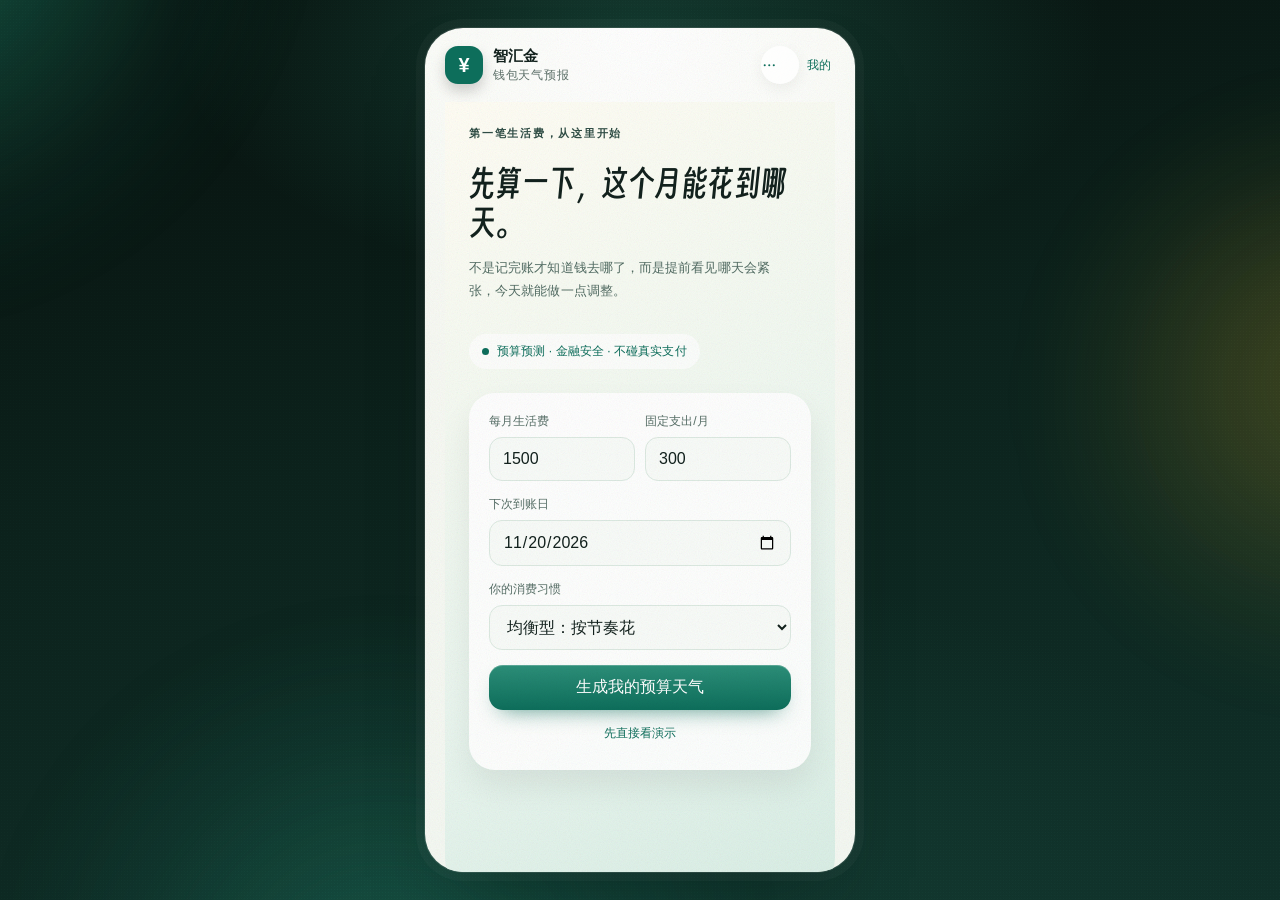
==== index.html @ c409e459 "feat: 智汇金 钱包天气预报 初始开源版本 - 预算天气四档皮肤 / 未来 30 天余额曲线 / 今日计划可勾选可拖拽 - 98 张金融安全知识卡 + 100 题随机答题 - 动效层：开场、粒子、" ====
<!doctype html>
<html lang="zh-CN">
<head>
  <meta charset="utf-8">
  <meta name="viewport" content="width=device-width, initial-scale=1, viewport-fit=cover">
  <link rel="icon" href="assets/risk-radar.svg" type="image/svg+xml">
  <title>智汇金 · 钱包天气预报</title>
  <style>
    :root {
      --bg: #f3f6f1;
      --surface: #ffffff;
      --surface-2: #edf3ee;
      --ink: #18342f;
      --muted: #50665e;
      --line: #dfe9e2;
      --primary: #166b5b;
      --primary-2: #2f8c78;
      --mint: #dff2eb;
      --cream: #fff8e9;
      --amber: #b77915;
      --amber-soft: #fff0cc;
      --blue: #326ca8;
      --blue-soft: #e6f0fb;
      --danger: #b84a3f;
      --danger-soft: #fbe8e4;
      --shadow: 0 14px 40px rgba(29, 69, 57, .10);
      --radius: 22px;
      --ease-out: cubic-bezier(.16, 1, .3, 1);
      --ease-fluid: cubic-bezier(.22, 1.35, .36, 1);
    }
    * { box-sizing: border-box; }
    @property --weather-border-angle {
      syntax: "<angle>";
      initial-value: 0deg;
      inherits: false;
    }
    html { background: #dfe8df; }
    body {
      margin: 0;
      min-height: 100vh;
      color: var(--ink);
      background:
        linear-gradient(145deg, #dfe8df 0%, #eef4ec 52%, #dfe8df 100%);
      font-family: "Microsoft YaHei", "PingFang SC", "Noto Sans CJK SC", sans-serif;
    }
    button, input, select, textarea { font: inherit; }
    button { cursor: pointer; }
    [hidden] { display: none !important; }
    .device {
      position: relative;
      width: min(100%, 430px);
      min-height: 100vh;
      margin: 0 auto;
      padding-bottom: 88px;
      overflow: hidden;
      background: var(--bg);
      box-shadow: 0 14px 40px rgba(0,0,0,.11);
      transform-origin: 50% 8%;
      transition: transform .44s var(--ease-out), border-radius .44s var(--ease-out), box-shadow .44s var(--ease-out);
    }
    .device.is-sheet-open {
      border-radius: 28px;
      transform: scale(.92);
      box-shadow: 0 32px 80px rgba(0, 0, 0, .24);
    }
    .device.is-drawer-open {
      border-radius: 28px;
      transform: translateX(24px) scale(.94);
      box-shadow: 28px 18px 60px rgba(0, 0, 0, .18);
    }
    .topbar {
      position: sticky;
      top: 0;
      z-index: 35;
      display: flex;
      align-items: center;
      justify-content: space-between;
      padding: 20px 22px 10px;
      transition: padding .3s var(--ease-out), background .3s ease, box-shadow .3s ease;
    }
    .topbar::after {
      content: "";
      position: absolute;
      inset: 0;
      z-index: -1;
      background: rgba(243, 246, 241, .84);
      backdrop-filter: blur(18px) saturate(1.18);
      opacity: 0;
      transition: opacity .28s ease;
      pointer-events: none;
    }
    .topbar.is-compact {
      padding: 10px 18px 9px;
      box-shadow: 0 1px 0 rgba(0, 0, 0, .06), 0 10px 26px rgba(0, 0, 0, .07);
    }
    .topbar.is-compact::after { opacity: 1; }
    .compact-title {
      position: absolute;
      left: 50%;
      top: 50%;
      color: var(--ink);
      font-size: 13px;
      font-weight: 650;
      letter-spacing: -.02em;
      opacity: 0;
      pointer-events: none;
      transform: translate(-50%, -35%) scale(.82);
      transform-origin: center;
      transition: opacity .22s ease, transform .34s var(--ease-spring, cubic-bezier(.22,1.35,.36,1));
    }
    .topbar.is-compact .compact-title {
      opacity: 1;
      transform: translate(-50%, -50%) scale(1);
    }
    .topbar-actions { display: flex; align-items: center; gap: 4px; }
    .more-button {
      width: 38px;
      height: 38px;
      padding: 0;
      border: 0;
      border-radius: 50%;
      background: rgba(255,255,255,.74);
      color: var(--primary);
      font-size: 15px;
      letter-spacing: .08em;
      box-shadow: 0 5px 16px rgba(0,0,0,.06);
    }
    .brand { display: flex; align-items: center; gap: 10px; }
    .brand-mark {
      display: grid;
      place-items: center;
      width: 38px;
      height: 38px;
      border-radius: 13px;
      background: var(--primary);
      color: #fff;
      font-weight: 700;
      font-size: 20px;
      box-shadow: 0 7px 14px rgba(0, 0, 0, .18);
    }
    .brand-copy { display: grid; gap: 1px; }
    .brand-copy strong { font-size: 15px; letter-spacing: .04em; }
    .brand-copy small { font-size: 12px; color: var(--muted); letter-spacing: .06em; }
    .eyebrow { margin: 0; color: var(--muted); font-size: 12px; letter-spacing: .08em; }
    .screen { display: none; padding: 8px 20px 20px; }
    .screen.active { display: block; }
    @keyframes rise { from { opacity: 0; transform: translateY(8px); } to { opacity: 1; transform: translateY(0); } }
    @keyframes screen-enter-right {
      from { opacity: 0; transform: translateX(16px); }
      to { opacity: 1; transform: translateX(0); }
    }
    @keyframes screen-enter-left {
      from { opacity: 0; transform: translateX(-16px); }
      to { opacity: 1; transform: translateX(0); }
    }
    .screen.screen-enter-right { animation: screen-enter-right .3s var(--ease-out); }
    .screen.screen-enter-left { animation: screen-enter-left .3s var(--ease-out); }
    .ghost {
      border: 0;
      background: transparent;
      color: var(--primary);
      padding: 8px 4px;
      font-size: 12px;
    }
    .page-title { margin: 4px 0 6px; font-size: 26px; line-height: 1.25; letter-spacing: -.04em; }
    .page-sub { margin: 0; color: var(--muted); font-size: 12px; line-height: 1.6; }
    .hero {
      min-height: calc(100vh - 110px);
      padding: 24px 24px 34px;
      border-radius: 0 0 34px 34px;
      background: linear-gradient(155deg, #fffdf4 0%, #eaf6ef 65%, #d9eee5 100%);
    }
    .hero .page-title { font-size: 33px; max-width: 320px; margin-top: 24px; }
    .hero-copy { max-width: 310px; color: #526c63; font-size: 13px; line-height: 1.8; }
    .hero-note {
      display: inline-flex;
      gap: 8px;
      align-items: center;
      margin-top: 18px;
      padding: 9px 13px;
      border-radius: 999px;
      background: rgba(255,255,255,.72);
      color: var(--primary);
      font-size: 12px;
    }
    .hero-note span { width: 7px; height: 7px; border-radius: 50%; background: var(--primary); }
    .form-card {
      margin-top: 24px;
      padding: 20px;
      border-radius: 26px;
      background: rgba(255,255,255,.9);
      box-shadow: 0 16px 32px rgba(0, 0, 0, .07);
    }
    .field { display: grid; gap: 7px; margin-bottom: 15px; }
    .field label { color: #566e66; font-size: 12px; }
    .field input, .field select, .record-form input, .record-form select, .pause-form input {
      width: 100%;
      border: 1px solid #dce9e1;
      border-radius: 13px;
      background: #f8fbf8;
      color: var(--ink);
      padding: 12px 13px;
      outline: none;
    }
    .field input:focus, .field select:focus, .record-form input:focus, .record-form select:focus, .pause-form input:focus {
      border-color: var(--primary-2);
      box-shadow: 0 0 0 3px rgba(47,140,120,.12);
    }
    .field-row { display: grid; grid-template-columns: 1fr 1fr; gap: 10px; }
    .primary, .secondary, .pill-button, .tab {
      border: 0;
      border-radius: 13px;
      padding: 12px 15px;
      transition: transform .16s ease, box-shadow .16s ease, background .16s ease;
    }
    .primary { background: var(--primary); color: #fff; box-shadow: 0 9px 18px rgba(0,0,0,.15); }
    .primary:hover, .secondary:hover, .pill-button:hover, .tab:hover { transform: translateY(-1px); }
    .primary:active, .secondary:active, .pill-button:active, .tab:active { transform: translateY(0); }
    .secondary { background: var(--mint); color: var(--primary); }
    .wide { width: 100%; }
    .button-row { display: flex; gap: 10px; flex-wrap: wrap; }
    .button-row > * { flex: 1 1 135px; }
    .home-head {
      display: flex;
      justify-content: space-between;
      align-items: flex-start;
      gap: 12px;
      padding-top: 8px;
      transform-origin: left top;
      will-change: transform, opacity;
    }
    .home-head .page-title {
      transform-origin: left center;
      will-change: transform, opacity;
    }
    .weather-stage {
      transform-origin: center top;
      will-change: transform;
    }
    .refresh {
      border: 0;
      width: 38px;
      height: 38px;
      border-radius: 50%;
      background: var(--surface);
      color: var(--primary);
      font-size: 18px;
      box-shadow: 0 5px 16px rgba(0,0,0,.07);
    }
    .weather-card {
      --rx: 0deg;
      --ry: 0deg;
      --mx: 50%;
      --my: 35%;
      position: relative;
      overflow: hidden;
      margin-top: 14px;
      padding: 20px;
      border-radius: 28px;
      color: #fff;
      box-shadow: 0 16px 28px rgba(0,0,0,.16);
      transform: rotateX(var(--rx)) rotateY(var(--ry)) translateZ(0);
      transform-style: preserve-3d;
      transform-origin: center;
      cursor: pointer;
      touch-action: pan-y;
      will-change: transform;
      transition: transform .2s cubic-bezier(.16,1,.3,1), box-shadow .2s ease;
      animation: weather-depth 5.6s ease-in-out infinite;
    }
    .weather-card.is-tracking {
      transition: none;
    }
    .weather-card::before {
      --weather-border-angle: 0deg;
      content: "";
      position: absolute;
      z-index: 3;
      inset: 0;
      padding: 1px;
      border-radius: inherit;
      background: conic-gradient(from var(--weather-border-angle), rgba(255,255,255,.05), rgba(235,255,192,.82), rgba(255,255,255,.08) 38%, rgba(190,235,222,.64), rgba(255,255,255,.05));
      -webkit-mask: linear-gradient(#000 0 0) content-box, linear-gradient(#000 0 0);
      -webkit-mask-composite: xor;
      mask-composite: exclude;
      pointer-events: none;
      animation: weather-border-spin 7s linear infinite;
    }
    .weather-card::after {
      content: "";
      position: absolute;
      z-index: 0;
      inset: 0;
      border-radius: inherit;
      background:
        radial-gradient(circle at var(--mx) var(--my), rgba(255,255,255,.16), transparent 29%),
        radial-gradient(circle at 86% 16%, rgba(255,255,255,.08), transparent 27%);
      pointer-events: none;
    }
    .weather-card > * { position: relative; z-index: 1; }
    .weather-card::before,
    .weather-card::after { will-change: transform, opacity, background; }
    .weather-card [id] { pointer-events: none; }
    .weather-card {
      background-image: linear-gradient(135deg, #0f5548, #0a3f37);
    }
    .weather-cloudy {
      background-image: linear-gradient(135deg, #355a70, #233f52);
    }
    .weather-rain {
      background-image: linear-gradient(135deg, #274d6d, #19364f);
    }
    .weather-storm {
      background-image: linear-gradient(135deg, #533643, #2f242a);
    }
    @keyframes weather-border-spin { to { --weather-border-angle: 360deg; } }
    @keyframes weather-depth {
      0%, 100% { box-shadow: 0 14px 25px rgba(0,0,0,.14); }
      50% { box-shadow: 0 22px 38px rgba(0,0,0,.22); }
    }
    .weather-top { position: relative; z-index: 1; display: flex; justify-content: space-between; align-items: center; }
    .weather-icon { font-size: 34px; margin-right: 8px; vertical-align: middle; }
    .weather-label { font-size: 13px; color: rgba(255,255,255,.82); }
    .confidence {
      padding: 5px 9px;
      border-radius: 999px;
      background: rgba(255,255,255,.16);
      font-size: 12px;
      color: rgba(255,255,255,.85);
    }
    .weather-headline { position: relative; z-index: 1; margin: 16px 0 4px; font-size: 23px; letter-spacing: -.04em; }
    .weather-sub { position: relative; z-index: 1; margin: 0; max-width: 280px; color: rgba(255,255,255,.78); font-size: 12px; line-height: 1.6; }
    .weather-metrics { position: relative; z-index: 1; display: flex; gap: 20px; margin-top: 18px; padding-top: 16px; border-top: 1px solid rgba(255,255,255,.18); }
    .weather-metric small { display: block; color: rgba(255,255,255,.65); font-size: 12px; margin-bottom: 4px; }
    .weather-metric strong { display: block; font-size: 15px; }
    .card {
      margin-top: 14px;
      padding: 17px;
      border: 1px solid rgba(220, 233, 225, .8);
      border-radius: var(--radius);
      background: var(--surface);
      box-shadow: 0 7px 22px rgba(0,0,0,.045);
    }
    .card-head { display: flex; align-items: center; justify-content: space-between; gap: 10px; margin-bottom: 10px; }
    .card-title { font-size: 13px; font-weight: 600; }
    .card-meta { color: var(--muted); font-size: 12px; }
    .chart-wrap { min-height: 190px; overflow: hidden; }
    .chart-readout { display: flex; align-items: flex-end; justify-content: space-between; gap: 12px; margin: 8px 0 4px; }
    .chart-readout strong {
      display: block;
      font-family: Georgia, serif;
      font-size: 25px;
      font-weight: 400;
      letter-spacing: -.035em;
      font-variant-numeric: tabular-nums;
    }
    .chart-readout small { color: var(--muted); font-size: 12px; }
    .chart-readout span:last-child { color: var(--muted); font-size: 12px; white-space: nowrap; }
    .chart-viewport {
      position: relative;
      overflow-x: auto;
      overscroll-behavior-x: contain;
      scroll-snap-type: x mandatory;
      scroll-behavior: smooth;
      scrollbar-width: none;
      touch-action: pan-x;
      cursor: grab;
    }
    .chart-viewport:active { cursor: grabbing; }
    .chart-viewport::-webkit-scrollbar { display: none; }
    .chart-track { position: relative; width: 760px; height: 145px; }
    #balanceChart { display: block; width: 760px; height: 140px; overflow: visible; }
    .chart-point-layer { position: absolute; inset: 0; z-index: 2; pointer-events: none; }
    .chart-point {
      position: absolute;
      width: 38px;
      height: 38px;
      padding: 0;
      border: 0;
      border-radius: 50%;
      background: transparent;
      transform: translate(-50%, -50%);
      pointer-events: auto;
      scroll-snap-align: center;
    }
    .chart-point::after {
      content: "";
      position: absolute;
      inset: 13px;
      border: 2px solid #fff;
      border-radius: 50%;
      background: var(--primary);
      box-shadow: 0 3px 8px rgba(0,0,0,.16);
      transition: transform .2s ease, box-shadow .2s ease;
    }
    .chart-point.active::after {
      transform: scale(1.35);
      box-shadow: 0 0 0 7px rgba(0,0,0,.055), 0 5px 12px rgba(0,0,0,.2);
    }
    .chart-foot { display: flex; justify-content: space-between; color: var(--muted); font-size: 12px; }
    .origin-menu {
      position: fixed;
      z-index: 56;
      width: 212px;
      padding: 8px;
      border: 1px solid rgba(200, 218, 208, .9);
      border-radius: 18px;
      background: rgba(252, 254, 252, .96);
      box-shadow: 0 22px 55px rgba(0, 0, 0, .2);
      backdrop-filter: blur(18px);
      opacity: 0;
      visibility: hidden;
      pointer-events: none;
      transform: scale(.16) translateY(-4px);
      transform-origin: var(--menu-origin-x, 100%) var(--menu-origin-y, 0%);
      transition: opacity .16s ease, transform .24s var(--ease-spring), visibility 0s linear .24s;
    }
    .origin-menu.open {
      opacity: 1;
      visibility: visible;
      pointer-events: auto;
      transform: scale(1) translateY(0);
      transition: opacity .16s ease, transform .3s var(--ease-spring), visibility 0s;
    }
    .origin-menu button {
      display: flex;
      width: 100%;
      align-items: center;
      gap: 10px;
      padding: 11px 10px;
      border: 0;
      border-radius: 12px;
      background: transparent;
      color: var(--ink);
      text-align: left;
      font-size: 12px;
    }
    .origin-menu button:hover,
    .origin-menu button:focus-visible { background: var(--surface-2); }
    .origin-menu b {
      display: grid;
      flex: 0 0 auto;
      width: 27px;
      height: 27px;
      place-items: center;
      border-radius: 9px;
      background: var(--mint);
      color: var(--primary);
      font-size: 13px;
    }
    .context-tip {
      position: relative;
      z-index: 8;
      display: grid;
      grid-template-columns: 1fr auto;
      gap: 10px;
      align-items: start;
      margin: 12px 10px -2px;
      padding: 12px 12px 12px 14px;
      border: 1px solid #cce5da;
      border-radius: 15px;
      background: #f7fff9;
      color: #315d50;
      box-shadow: 0 12px 28px rgba(0, 0, 0, .1);
      font-size: 12px;
      line-height: 1.55;
      opacity: 0;
      transform: translateY(8px) scale(.97);
      transform-origin: 50% 0;
      pointer-events: none;
      transition: opacity .2s ease, transform .3s var(--ease-spring);
    }
    .context-tip::before {
      content: "";
      position: absolute;
      top: -7px;
      left: var(--tip-x, 50%);
      width: 12px;
      height: 12px;
      border-top: 1px solid #cce5da;
      border-left: 1px solid #cce5da;
      background: #f7fff9;
      transform: translateX(-50%) rotate(45deg);
    }
    .context-tip.show { opacity: 1; pointer-events: auto; transform: translateY(0) scale(1); }
    .context-tip button { border: 0; background: transparent; color: var(--primary); font-size: 15px; padding: 0 2px; }
    .settlement {
      position: relative;
      z-index: 7;
      margin-top: 13px;
    }
    .settlement-list {
      display: grid;
      gap: 8px;
      max-height: 0;
      overflow: hidden;
      opacity: 0;
      transform: translateY(10px) scaleY(.92);
      transform-origin: bottom;
      transition: max-height .38s var(--ease-out), opacity .2s ease, transform .34s var(--ease-spring), padding .3s ease;
    }
    .settlement.expanded .settlement-list {
      max-height: 190px;
      padding-bottom: 8px;
      opacity: 1;
      transform: translateY(0) scaleY(1);
    }
    .settlement-row {
      display: flex;
      justify-content: space-between;
      gap: 12px;
      padding: 9px 12px;
      border-radius: 12px;
      background: rgba(255,255,255,.82);
      color: var(--muted);
      font-size: 12px;
    }
    .settlement-row strong { color: var(--ink); font-variant-numeric: tabular-nums; }
    .settlement-bar {
      display: flex;
      width: 100%;
      align-items: center;
      justify-content: space-between;
      gap: 12px;
      padding: 13px 14px;
      border: 1px solid #d5e7dc;
      border-radius: 16px;
      background: rgba(255,255,255,.9);
      color: var(--ink);
      text-align: left;
      box-shadow: 0 8px 21px rgba(0,0,0,.045);
    }
    .settlement-bar small { display: block; margin-top: 2px; color: var(--muted); font-size: 12px; }
    .settlement-bar strong { color: var(--primary); font-size: 15px; font-variant-numeric: tabular-nums; }
    .settlement-chevron { display: inline-block; margin-left: 6px; transition: transform .3s var(--ease-spring); }
    .settlement.expanded .settlement-chevron { transform: rotate(180deg); }
    .insight-switcher {
      margin-top: 14px;
      padding: 7px;
      border: 1px solid rgba(220,233,225,.9);
      border-radius: 20px;
      background: rgba(255,255,255,.78);
      box-shadow: 0 8px 22px rgba(0,0,0,.04);
    }
    .segment-tabs {
      position: relative;
      display: grid;
      grid-template-columns: repeat(3, 1fr);
      height: 36px;
      touch-action: pan-y;
      user-select: none;
    }
    .segment-tabs button {
      position: relative;
      z-index: 1;
      border: 0;
      border-radius: 12px;
      background: transparent;
      color: var(--muted);
      font-size: 12px;
      transition: color .28s ease, font-weight .28s ease;
    }
    .segment-tabs button.active { color: var(--primary); font-weight: 650; }
    .segment-thumb {
      position: absolute;
      z-index: 0;
      top: 1px;
      left: 0;
      width: calc(33.333% - 4px);
      height: 34px;
      border-radius: 12px;
      background: var(--mint);
      box-shadow: inset 0 0 0 1px rgba(22,107,91,.05);
      transform-origin: center;
      pointer-events: none;
    }
    .segment-viewport { overflow: hidden; border-radius: 12px; }
    .segment-track { display: flex; transform: translateX(0); will-change: transform; }
    .segment-panel {
      flex: 0 0 100%;
      padding: 13px 7px 7px;
      color: #46645a;
      font-size: 12px;
      line-height: 1.65;
    }
    .segment-panel strong { display: block; color: var(--ink); font-size: 13px; margin-bottom: 3px; }
    .segment-metrics { display: flex; gap: 16px; margin-top: 8px; }
    .segment-metrics span { color: var(--muted); font-size: 12px; }
    .segment-metrics b { display: block; margin-top: 2px; color: var(--ink); font-size: 13px; font-variant-numeric: tabular-nums; }
    .risk-strip {
      display: flex;
      gap: 11px;
      align-items: flex-start;
      margin-top: 14px;
      padding: 14px 15px;
      border-radius: 17px;
      background: var(--amber-soft);
      color: #71520e;
      font-size: 12px;
      line-height: 1.6;
    }
    .risk-strip strong { display: block; font-size: 12px; margin-bottom: 2px; }
    .quick-grid { display: grid; grid-template-columns: repeat(2, 1fr); gap: 10px; margin-top: 14px; }
    .quick {
      border: 0;
      text-align: left;
      padding: 15px;
      border-radius: 18px;
      background: var(--surface);
      color: var(--ink);
      box-shadow: 0 6px 18px rgba(0,0,0,.05);
    }
    .quick span { display: block; font-size: 20px; margin-bottom: 12px; }
    .quick strong { display: block; font-size: 12px; }
    .quick small { display: block; color: var(--muted); margin-top: 4px; font-size: 12px; }
    .section-head { display: flex; justify-content: space-between; align-items: center; margin-top: 22px; margin-bottom: 9px; }
    .section-head h2 { margin: 0; font-size: 15px; }
    .link-button { border: 0; background: transparent; color: var(--primary); font-size: 12px; }
    .task-list { display: grid; gap: 8px; }
    .task {
      display: flex;
      gap: 11px;
      align-items: flex-start;
      width: 100%;
      padding: 13px;
      border: 1px solid var(--line);
      border-radius: 16px;
      background: var(--surface);
      text-align: left;
      color: var(--ink);
      transition: border-color .16s ease, box-shadow .18s ease, transform .18s var(--ease-out, cubic-bezier(.16,1,.3,1));
    }
    .task:hover { border-color: #b8d7cb; }
    .task-main {
      display: flex;
      flex: 1;
      gap: 11px;
      align-items: flex-start;
      min-width: 0;
      padding: 0;
      border: 0;
      background: transparent;
      color: inherit;
      text-align: left;
    }
    .task-check {
      flex: 0 0 auto;
      display: grid;
      place-items: center;
      width: 22px;
      height: 22px;
      margin-top: 1px;
      border: 1px solid #bdd3ca;
      border-radius: 50%;
      color: transparent;
      font-size: 12px;
    }
    .task.done .task-check { background: var(--primary); border-color: var(--primary); color: #fff; }
    .task.done .task-title { color: var(--muted); text-decoration: line-through; }
    .task-title { font-size: 12px; line-height: 1.45; }
    .task-source { display: block; margin-top: 3px; color: var(--muted); font-size: 12px; }
    .safety-mini { display: flex; gap: 13px; align-items: center; }
    .safety-mini-icon { display: grid; place-items: center; flex: 0 0 auto; width: 41px; height: 41px; border-radius: 14px; background: var(--blue-soft); color: var(--blue); font-size: 20px; }
    .safety-mini-copy { min-width: 0; }
    .safety-mini-copy strong { display: block; font-size: 12px; line-height: 1.45; }
    .safety-mini-copy span { display: block; color: var(--muted); font-size: 12px; margin-top: 3px; }
    .empty { padding: 20px 12px; text-align: center; color: var(--muted); font-size: 12px; line-height: 1.7; }
    .today-head { display: flex; justify-content: space-between; gap: 12px; align-items: flex-end; padding-top: 8px; }
    .progress-ring { display: grid; place-items: center; width: 58px; height: 58px; border-radius: 50%; background: conic-gradient(var(--primary) var(--progress, 0%), #dcece5 0); color: var(--primary); position: relative; font-size: 13px; font-weight: 600; }
    .progress-ring::after { content: ""; position: absolute; inset: 6px; border-radius: 50%; background: var(--bg); }
    .progress-ring span { position: relative; z-index: 1; }
    .today-note { margin: 16px 0 11px; padding: 12px 14px; border-radius: 15px; background: var(--mint); color: #356b5d; font-size: 12px; line-height: 1.6; }
    .today-list .task { padding: 15px; }
    .task-actions { display: flex; gap: 6px; margin-left: auto; }
    .mini-action { border: 0; border-radius: 9px; padding: 7px 9px; background: var(--surface-2); color: var(--primary); font-size: 12px; }
    .search-row { display: flex; gap: 8px; margin-top: 15px; }
    .search-row input { flex: 1; min-width: 0; border: 1px solid var(--line); border-radius: 14px; padding: 12px 13px; background: var(--surface); outline: none; }
    .search-row .secondary { flex: 0 0 auto; padding: 11px 13px; font-size: 12px; }
    .category-picker { position: relative; z-index: 14; margin-top: 12px; }
    .category-trigger {
      display: flex;
      width: 100%;
      align-items: center;
      justify-content: space-between;
      padding: 11px 13px;
      border: 1px solid var(--line);
      border-radius: 14px;
      background: var(--surface);
      color: var(--ink);
      font-size: 12px;
    }
    .category-trigger span { flex: 1; text-align: center; }
    .category-trigger small { color: var(--muted); font-size: 12px; }
    .category-panel {
      position: absolute;
      top: calc(100% + 7px);
      left: 0;
      right: 0;
      display: grid;
      grid-template-columns: repeat(2, 1fr);
      gap: 7px;
      padding: 9px;
      border: 1px solid var(--line);
      border-radius: 17px;
      background: rgba(255,255,255,.98);
      box-shadow: 0 18px 40px rgba(0,0,0,.15);
      opacity: 0;
      visibility: hidden;
      pointer-events: none;
      transform: translateY(-7px) scaleY(.82);
      transform-origin: top;
      transition: opacity .18s ease, transform .3s var(--ease-spring), visibility 0s linear .3s;
    }
    .category-picker.open .category-panel {
      opacity: 1;
      visibility: visible;
      pointer-events: auto;
      transform: translateY(0) scaleY(1);
      transition: opacity .18s ease, transform .3s var(--ease-spring), visibility 0s;
    }
    .category-panel .chip { width: 100%; text-align: center; }
    .chip-row { display: flex; gap: 7px; padding: 12px 0 4px; overflow-x: auto; scrollbar-width: none; }
    .chip-row::-webkit-scrollbar { display: none; }
    .chip { flex: 0 0 auto; border: 1px solid var(--line); border-radius: 999px; background: var(--surface); color: var(--muted); padding: 8px 11px; font-size: 12px; }
    .chip.active { border-color: var(--primary); background: var(--primary); color: #fff; }
    .safety-actions { display: grid; grid-template-columns: 1fr 1fr; gap: 9px; margin: 15px 0 4px; }
    .safety-actions .quick { padding: 14px; }
    .knowledge-list { display: grid; gap: 8px; margin-top: 9px; }
    .knowledge-item {
      border: 1px solid var(--line);
      border-radius: 16px;
      background: var(--surface);
      padding: 13px;
      text-align: left;
      color: var(--ink);
      transform-origin: center;
      transition: transform .24s cubic-bezier(.16,1,.3,1), border-color .18s ease, box-shadow .24s ease;
    }
    .knowledge-item:hover { border-color: #b8d7cb; }
    .knowledge-item.is-focused {
      border-color: #b8d7cb;
      transform: scale(1.016);
      box-shadow: 0 10px 24px rgba(0,0,0,.08);
    }
    .knowledge-item strong { display: block; font-size: 12px; line-height: 1.5; }
    .knowledge-item small { display: block; margin-top: 5px; color: var(--muted); font-size: 12px; line-height: 1.5; }
    .tag { display: inline-block; margin-top: 7px; padding: 3px 7px; border-radius: 999px; background: var(--blue-soft); color: var(--blue); font-size: 12px; }
    .profile-summary { display: grid; grid-template-columns: 1fr 1fr; gap: 9px; margin-top: 16px; }
    .summary-tile { padding: 15px; border-radius: 18px; background: var(--surface); border: 1px solid var(--line); }
    .summary-tile small { display: block; color: var(--muted); font-size: 12px; margin-bottom: 7px; }
    .summary-tile strong { font-size: 18px; }
    .profile-section { margin-top: 20px; }
    .profile-section h2 { margin: 0 0 9px; font-size: 14px; }
    .demo-row { display: flex; gap: 7px; flex-wrap: wrap; }
    .demo-button { border: 1px solid var(--line); border-radius: 11px; background: var(--surface); color: var(--ink); padding: 9px 11px; font-size: 12px; }
    .demo-button:hover { border-color: var(--primary); color: var(--primary); }
    .settings-list { display: grid; gap: 8px; }
    .setting { display: flex; justify-content: space-between; align-items: center; padding: 13px 14px; border: 1px solid var(--line); border-radius: 15px; background: var(--surface); font-size: 12px; }
    .setting small { display: block; margin-top: 3px; color: var(--muted); font-size: 12px; }
    .motion-link { color: inherit; text-decoration: none; }
    .danger { color: var(--danger); }
    .stagger-pending {
      opacity: 0;
      transform: translateY(12px) scale(.99);
    }
    .stagger-in {
      opacity: 1;
      transform: translateY(0) scale(1);
      transition: opacity .32s ease, transform .48s cubic-bezier(.16,1,.3,1);
      transition-delay: min(calc(var(--stagger-index, 0) * 55ms), 275ms);
    }
    .physical-press { will-change: transform; }
    .physical-press.pressing {
      box-shadow: inset 0 4px 10px rgba(0,0,0,.17), 0 4px 10px rgba(0,0,0,.08);
    }
    .radar-visual {
      position: relative;
      display: block;
      width: 100%;
      height: 142px;
      overflow: hidden;
      margin: 14px 0 2px;
      padding: 0;
      border: 1px solid rgba(255,255,255,.18);
      border-radius: 20px;
      background: #0b463b;
      box-shadow: 0 10px 24px rgba(0,0,0,.09);
    }
    .radar-visual img { width: 100%; height: 100%; object-fit: cover; }
    .radar-visual span {
      position: absolute;
      right: 12px;
      bottom: 12px;
      padding: 6px 9px;
      border: 1px solid rgba(255,255,255,.22);
      border-radius: 999px;
      background: rgba(9,36,30,.58);
      color: #fff;
      font-size: 12px;
      backdrop-filter: blur(8px);
    }
    .card-detail-overlay {
      background: rgba(9, 35, 29, .66);
      backdrop-filter: blur(9px);
      display: grid;
      place-items: center;
      padding: 18px;
    }
    .card-detail-panel {
      width: 100%;
      max-height: calc(100vh - 36px);
      overflow: auto;
      border-radius: 27px;
      background: var(--bg);
      box-shadow: 0 30px 80px rgba(0,0,0,.3);
      transform-origin: center;
    }
    .card-detail-panel .overlay-head { position: sticky; top: 0; z-index: 2; padding: 16px 18px 11px; background: rgba(243,246,241,.94); backdrop-filter: blur(14px); }
    .card-detail-panel #cardContent { padding: 0 16px 18px; }
    .card-detail-panel .detail-card { box-shadow: none; }
    .tabbar {
      position: fixed;
      bottom: 0;
      left: 50%;
      z-index: 20;
      display: grid;
      grid-template-columns: repeat(4, 1fr);
      width: min(100%, 430px);
      transform: translateX(-50%);
      padding: 8px 12px calc(8px + env(safe-area-inset-bottom));
      border-top: 1px solid rgba(219, 231, 223, .75);
      background: rgba(255,255,255,.92);
      backdrop-filter: blur(16px);
    }
    .tab-ink {
      position: absolute;
      z-index: 0;
      bottom: 10px;
      left: 0;
      width: 0;
      height: 34px;
      border-radius: 12px;
      background: var(--mint);
      box-shadow: inset 0 0 0 1px rgba(22,107,91,.05);
      pointer-events: none;
      will-change: transform, width;
    }
    .tab { position: relative; z-index: 1; border: 0; background: transparent; color: #5f726b; font-size: 12px; padding: 7px 3px; display: grid; gap: 4px; justify-items: center; transition: color .32s ease; }
    .tab span { display: grid; place-items: center; width: 25px; height: 25px; border-radius: 9px; font-size: 15px; transform-origin: center; transition: transform .32s var(--ease-spring); }
    .tab.active { color: var(--primary); font-weight: 600; }
    .tab.active span { background: transparent; }
    .overlay {
      position: fixed;
      inset: 0;
      z-index: 40;
      left: 50%;
      width: min(100%, 430px);
      overflow: auto;
      transform: translateX(-50%);
      background: var(--bg);
      padding: 18px 20px 34px;
    }
    .overlay-head { display: flex; align-items: center; gap: 10px; margin-bottom: 20px; }
    .back { border: 0; width: 34px; height: 34px; border-radius: 12px; background: var(--surface); color: var(--primary); font-size: 18px; }
    .overlay-head strong { font-size: 15px; }
    .detail-card { padding: 20px; border-radius: 23px; background: var(--surface); box-shadow: 0 9px 24px rgba(0,0,0,.055); }
    .detail-card h2 { margin: 0 0 8px; font-size: 21px; line-height: 1.4; }
    .detail-card .lead { color: var(--muted); font-size: 12px; line-height: 1.7; }
    .detail-block { margin-top: 20px; }
    .detail-block h3 { margin: 0 0 9px; font-size: 13px; }
    .detail-block ul { margin: 0; padding-left: 18px; color: #526b62; font-size: 12px; line-height: 1.9; }
    .source { margin-top: 18px; padding-top: 13px; border-top: 1px solid var(--line); color: var(--muted); font-size: 12px; line-height: 1.6; }
    .ai-box { margin-top: 12px; }
    .ai-answer { margin-top: 16px; padding: 17px; border-radius: 19px; background: var(--surface); border: 1px solid var(--line); font-size: 12px; line-height: 1.75; }
    .ai-answer h3 { margin: 0 0 7px; font-size: 15px; }
    .ai-answer .refusal { color: var(--danger); }
    .example-row { display: flex; gap: 7px; flex-wrap: wrap; margin-top: 11px; }
    .example { border: 1px solid var(--line); border-radius: 999px; padding: 7px 10px; background: var(--surface); color: var(--primary); font-size: 12px; }
    .option-list { display: grid; gap: 8px; margin-top: 15px; }
    .option { border: 1px solid var(--line); border-radius: 13px; background: #fbfdfb; padding: 12px; text-align: left; color: var(--ink); font-size: 12px; line-height: 1.55; }
    .option.correct { border-color: var(--primary); background: var(--mint); }
    .option.wrong { border-color: var(--danger); background: var(--danger-soft); }
    .feedback { margin-top: 13px; padding: 13px; border-radius: 14px; background: var(--surface-2); color: #526b62; font-size: 12px; line-height: 1.7; }
    .check-list { display: grid; gap: 8px; margin-top: 15px; }
    .check-item { display: flex; gap: 11px; align-items: flex-start; padding: 13px; border: 1px solid var(--line); border-radius: 14px; background: var(--surface); color: var(--ink); font-size: 12px; line-height: 1.55; }
    .check-item input { width: 17px; height: 17px; accent-color: var(--primary); }
    .check-item.checked { background: #f3faf6; border-color: #c7e4d8; }
    .modal {
      position: fixed;
      inset: 0;
      z-index: 60;
      display: grid;
      align-items: end;
      background: rgba(18,43,35,.35);
    }
    .sheet {
      width: min(100%, 430px);
      max-height: 86vh;
      overflow: auto;
      margin: 0 auto;
      padding: 20px 20px calc(24px + env(safe-area-inset-bottom));
      border-radius: 28px 28px 0 0;
      background: var(--bg);
      box-shadow: 0 -15px 35px rgba(0,0,0,.14);
      transform-origin: top left;
      will-change: transform;
    }
    .sheet.is-dragging { touch-action: none; }
    .sheet-head {
      position: relative;
      display: flex;
      align-items: center;
      justify-content: space-between;
      margin-bottom: 17px;
      padding-top: 7px;
      cursor: grab;
      touch-action: none;
    }
    .sheet-head::before {
      content: "";
      position: absolute;
      top: -3px;
      left: 50%;
      width: 42px;
      height: 4px;
      border-radius: 999px;
      background: #bdcbc5;
      transform: translateX(-50%);
    }
    .sheet-head strong { font-size: 18px; }
    .record-tabs { display: grid; grid-template-columns: 1fr 1fr; gap: 6px; padding: 4px; border-radius: 13px; background: var(--surface-2); margin-bottom: 14px; }
    .record-tab { border: 0; border-radius: 10px; padding: 9px; background: transparent; color: var(--muted); font-size: 12px; }
    .record-tab.active { background: var(--surface); color: var(--primary); box-shadow: 0 3px 10px rgba(0,0,0,.055); }
    .record-form { display: grid; gap: 12px; }
    .record-form label { display: grid; gap: 6px; color: var(--muted); font-size: 12px; }
    .date-field { position: relative; display: grid; gap: 6px; color: var(--muted); font-size: 12px; }
    .date-trigger {
      display: flex;
      width: 100%;
      align-items: center;
      justify-content: space-between;
      padding: 12px 13px;
      border: 1px solid #dce9e1;
      border-radius: 13px;
      background: #f8fbf8;
      color: var(--ink);
      text-align: left;
    }
    .date-trigger span:last-child { color: var(--primary); font-size: 12px; }
    .calendar-popover {
      position: absolute;
      z-index: 4;
      top: calc(100% + 7px);
      left: 0;
      width: 100%;
      padding: 13px;
      border: 1px solid var(--line);
      border-radius: 18px;
      background: var(--surface);
      box-shadow: 0 20px 48px rgba(0,0,0,.18);
      opacity: 0;
      visibility: hidden;
      pointer-events: none;
      transform: translateY(-8px) scale(.96);
      transform-origin: top;
      transition: opacity .18s ease, transform .3s var(--ease-spring), visibility 0s linear .3s;
    }
    .date-field.open .calendar-popover {
      opacity: 1;
      visibility: visible;
      pointer-events: auto;
      transform: translateY(0) scale(1);
      transition: opacity .18s ease, transform .3s var(--ease-spring), visibility 0s;
    }
    .calendar-head { display: flex; align-items: center; justify-content: space-between; margin-bottom: 9px; color: var(--ink); font-size: 12px; }
    .calendar-head button { width: 30px; height: 30px; border: 0; border-radius: 9px; background: var(--surface-2); color: var(--primary); }
    .calendar-week, .calendar-grid { display: grid; grid-template-columns: repeat(7, 1fr); gap: 3px; }
    .calendar-week span { padding: 5px 0; color: var(--muted); text-align: center; font-size: 12px; }
    .calendar-grid button {
      aspect-ratio: 1;
      border: 0;
      border-radius: 9px;
      background: transparent;
      color: var(--ink);
      font-size: 12px;
      font-variant-numeric: tabular-nums;
    }
    .calendar-grid button:hover { background: var(--surface-2); }
    .calendar-grid button.is-today { box-shadow: inset 0 0 0 1px #bcdccf; }
    .calendar-grid button.is-selected { background: var(--primary); color: #fff; }
    .calendar-grid .calendar-blank { visibility: hidden; }
    .drawer-scrim {
      position: fixed;
      inset: 0;
      z-index: 88;
      background: rgba(9, 30, 25, .34);
      opacity: 0;
      visibility: hidden;
      pointer-events: none;
      transition: opacity .34s ease, visibility 0s linear .34s;
    }
    .drawer-scrim.open {
      opacity: 1;
      visibility: visible;
      pointer-events: auto;
      transition: opacity .34s ease, visibility 0s;
    }
    .decision-drawer {
      position: fixed;
      z-index: 90;
      top: 0;
      bottom: 0;
      left: max(0px, calc(50% - 215px));
      width: min(84vw, 320px);
      padding: 24px 18px calc(24px + env(safe-area-inset-bottom));
      border-radius: 0 28px 28px 0;
      background: #f8fbf7;
      box-shadow: 24px 0 60px rgba(0,0,0,.22);
      transform: translateX(-108%);
      transition: transform .44s var(--ease-out);
    }
    .decision-drawer.open { transform: translateX(0); }
    .drawer-head { display: flex; align-items: center; justify-content: space-between; margin-bottom: 25px; }
    .drawer-head h2 { margin: 0; font-size: 22px; letter-spacing: -.035em; }
    .drawer-close { width: 36px; height: 36px; border: 0; border-radius: 50%; background: var(--surface-2); color: var(--primary); font-size: 18px; }
    .drawer-copy { margin: -12px 0 20px; color: var(--muted); font-size: 12px; line-height: 1.7; }
    .drawer-actions { display: grid; gap: 8px; }
    .drawer-action {
      display: flex;
      align-items: center;
      justify-content: space-between;
      gap: 12px;
      padding: 13px 14px;
      border: 1px solid var(--line);
      border-radius: 15px;
      background: var(--surface);
      color: var(--ink);
      text-align: left;
      font-size: 12px;
    }
    .drawer-action span:last-child { color: var(--primary); }
    .pause-result { margin-top: 16px; padding: 16px; border-radius: 17px; background: var(--amber-soft); color: #71520e; font-size: 12px; line-height: 1.75; }
    .pause-result.high { background: var(--danger-soft); color: #8d332a; }
    .toast {
      position: fixed;
      left: 50%;
      bottom: 102px;
      z-index: 80;
      max-width: 80%;
      transform: translateX(-50%) translateY(8px);
      padding: 10px 14px;
      border-radius: 12px;
      background: #17352e;
      color: #fff;
      font-size: 12px;
      opacity: 0;
      pointer-events: none;
      transition: opacity .2s ease, transform .2s ease;
    }
    .toast.show { opacity: 1; transform: translateX(-50%) translateY(0); }
    .confirm-layer {
      position: fixed;
      inset: 0;
      z-index: 100;
      display: grid;
      place-items: center;
      padding: 24px;
      background: rgba(8, 31, 24, .52);
      backdrop-filter: blur(7px);
    }
    .confirm-panel {
      width: min(100%, 350px);
      padding: 22px;
      border-radius: 25px;
      background: #fbfdfb;
      box-shadow: 0 28px 75px rgba(0,0,0,.28);
      transform-origin: center;
    }
    .confirm-panel h2 { margin: 0 0 9px; font-size: 20px; letter-spacing: -.03em; }
    .confirm-panel p { margin: 0; color: var(--muted); font-size: 12px; line-height: 1.7; }
    .confirm-actions { display: flex; gap: 8px; margin-top: 19px; }
    .confirm-actions > * { flex: 1; }
    .confirm-success {
      display: none;
      place-items: center;
      min-height: 128px;
      text-align: center;
    }
    .confirm-success b {
      display: grid;
      width: 52px;
      height: 52px;
      margin-bottom: 13px;
      place-items: center;
      border-radius: 50%;
      background: var(--primary);
      color: #fff;
      font-size: 22px;
    }
    .confirm-success strong { display: block; font-size: 17px; }
    .confirm-success small { display: block; margin-top: 5px; color: var(--muted); font-size: 12px; }
    .confirm-layer.is-complete .confirm-main { display: none; }
    .confirm-layer.is-complete .confirm-success { display: grid; }
    .weather-detail-hero {
      position: relative;
      overflow: hidden;
      padding: 24px;
      border-radius: 25px;
      background: linear-gradient(145deg, #176a5b, #12483e);
      color: #fff;
      box-shadow: 0 15px 32px rgba(0,0,0,.14);
    }
    .weather-detail-hero::after {
      content: "";
      position: absolute;
      width: 180px;
      height: 180px;
      right: -40px;
      top: -55px;
      border-radius: 50%;
      background: rgba(255,255,255,.1);
    }
    .weather-detail-hero > * { position: relative; z-index: 1; }
    .weather-detail-hero h2 { margin: 22px 0 7px; font-size: 29px; letter-spacing: -.04em; }
    .weather-detail-hero p { margin: 0; max-width: 310px; color: rgba(255,255,255,.78); font-size: 12px; line-height: 1.7; }
    .weather-detail-stats { display: grid; grid-template-columns: repeat(3, 1fr); gap: 9px; margin: 24px 0 0; padding-top: 18px; border-top: 1px solid rgba(255,255,255,.17); }
    .weather-detail-stats small { display: block; color: rgba(255,255,255,.62); font-size: 12px; }
    .weather-detail-stats strong { display: block; margin-top: 5px; font-size: 13px; }
    .image-expand-overlay {
      position: fixed;
      z-index: 70;
      inset: 0;
      display: grid;
      place-items: center;
      padding: 24px 14px;
      background: rgba(5,23,19,.82);
    }
    .image-expand-stage {
      position: relative;
      width: min(100%, 430px);
      overflow: hidden;
      border-radius: 22px;
      background: #082d27;
      box-shadow: 0 28px 75px rgba(0,0,0,.34);
    }
    .image-expand-stage img { width: 100%; aspect-ratio: 1200 / 820; object-fit: cover; }
    .image-expand-close {
      position: absolute;
      top: 12px;
      right: 12px;
      width: 38px;
      height: 38px;
      border: 1px solid rgba(255,255,255,.22);
      border-radius: 50%;
      background: rgba(7,27,23,.62);
      color: #fff;
      font-size: 20px;
      backdrop-filter: blur(8px);
    }
    .confidence,
    .weather-metric small,
    .card-meta,
    .chart-readout small,
    .chart-foot,
    .quick small,
    .task-source,
    .safety-mini-copy span,
    .mini-action,
    .chip,
    .knowledge-item small,
    .tag,
    .summary-tile small,
    .demo-button,
    .setting small,
    .example,
    .record-form label,
    .record-tab,
    .radar-visual span,
    .weather-detail-stats small { font-size: 12px; }
    .risk-strip,
    .today-note,
    .empty { font-size: 12px; line-height: 1.65; }
    .weather-label,
    .weather-sub,
    .weather-metric small { color: rgba(255,255,255,.84); }
    @media (max-width: 520px) {
      .device { box-shadow: none; }
      .tabbar { left: 0; width: 100%; transform: none; }
      .overlay, .sheet { width: 100%; left: 0; transform: none; }
      .decision-drawer { left: 0; }
      .card-detail-overlay { left: 0; transform: none; width: 100%; }
    }
    @media (prefers-reduced-motion: reduce) {
      html { scroll-behavior: auto; }
      *, *::before, *::after {
        animation-duration: .001ms !important;
        animation-iteration-count: 1 !important;
        transition-duration: .001ms !important;
      }
      .weather-card { transform: none !important; }
      .stagger-pending { opacity: 1; transform: none; }
      .knowledge-item.is-focused { transform: none; }
      .chart-viewport { scroll-behavior: auto; }
      .device.is-sheet-open,
      .device.is-drawer-open { transform: none; }
      .origin-menu,
      .context-tip,
      .category-panel,
      .calendar-popover { transform: none; }
    }
  </style>
  <link rel="stylesheet" href="vibe.css">
</head>
<body>
  <div class="device" id="appShell">
    <header class="topbar">
      <div class="brand">
        <div class="brand-mark">¥</div>
        <div class="brand-copy">
          <strong>智汇金</strong>
          <small>钱包天气预报</small>
        </div>
      </div>
      <span class="compact-title" id="compactTitle" aria-hidden="true">钱包天气</span>
      <div class="topbar-actions">
        <button class="more-button" id="moreButton" aria-label="打开快捷菜单" aria-expanded="false" aria-controls="actionMenu">•••</button>
        <button class="ghost" id="headerProfile">我的</button>
      </div>
    </header>

    <div class="origin-menu" id="actionMenu" role="menu" aria-label="快捷操作">
      <button type="button" role="menuitem" data-action="record"><b>＋</b><span>记一笔支出</span></button>
      <button type="button" role="menuitem" data-action="pause"><b>◷</b><span>买前暂停</span></button>
      <button type="button" role="menuitem" data-menu-action="drawer"><b>☰</b><span>打开决策抽屉</span></button>
      <button type="button" role="menuitem" data-menu-action="tip"><b>?</b><span>查看操作提示</span></button>
    </div>

    <main>
      <section class="screen active" id="onboardingScreen">
        <div class="hero">
          <p class="eyebrow">第一笔生活费，从这里开始</p>
          <h1 class="page-title">先算一下，这个月能花到哪天。</h1>
          <p class="hero-copy">不是记完账才知道钱去哪了，而是提前看见哪天会紧张，今天就能做一点调整。</p>
          <div class="hero-note"><span></span>预算预测 · 金融安全 · 不碰真实支付</div>
          <div class="form-card">
            <div class="field-row">
              <div class="field">
                <label for="monthlyBudget">每月生活费</label>
                <input id="monthlyBudget" type="number" inputmode="decimal" value="1500" placeholder="1500">
              </div>
              <div class="field">
                <label for="fixedAmount">固定支出/月</label>
                <input id="fixedAmount" type="number" inputmode="decimal" value="300" placeholder="300">
              </div>
            </div>
            <div class="field">
              <label for="nextIncome">下次到账日</label>
              <input id="nextIncome" type="date" value="2026-11-20">
            </div>
            <div class="field">
              <label for="spendingProfile">你的消费习惯</label>
              <select id="spendingProfile">
                <option value="conservative">保守型：先留余地</option>
                <option value="balanced" selected>均衡型：按节奏花</option>
                <option value="flexible">弹性型：容易临时消费</option>
              </select>
            </div>
            <button class="primary wide" id="startButton">生成我的预算天气</button>
            <button class="ghost wide" id="demoButton" style="margin-top:7px">先直接看演示</button>
          </div>
        </div>
      </section>

      <section class="screen" id="homeScreen">
        <div class="home-head" id="homeHead">
          <div>
            <p class="eyebrow" id="todayLabel">10月21日 · 周三</p>
            <h1 class="page-title" id="homeHeading">你的钱包天气</h1>
            <p class="page-sub">提前知道风险，今天做一个动作。</p>
          </div>
          <button class="refresh" id="refreshHome" aria-label="重新计算">↻</button>
        </div>
        <div class="weather-stage" id="weatherStage">
          <div class="weather-card weather-sunny" id="weatherCard" role="button" tabindex="0" aria-label="查看钱包天气详情">
            <div class="weather-top">
              <div><span class="weather-icon" id="weatherIcon">☀️</span><span class="weather-label" id="weatherLabel">晴天</span></div>
              <span class="confidence" id="confidenceLabel">估算</span>
            </div>
            <h2 class="weather-headline" id="weatherHeadline">先看清未来30天</h2>
            <p class="weather-sub" id="weatherSub">填写生活费后，这里会告诉你余额走势。</p>
            <div class="weather-metrics">
              <div class="weather-metric"><small>预计余额</small><strong id="projectedBalance">—</strong></div>
              <div class="weather-metric"><small>低余额日</small><strong id="lowBalanceDate">—</strong></div>
              <div class="weather-metric"><small>主要风险</small><strong id="riskSource">—</strong></div>
            </div>
          </div>
        </div>
        <div class="card chart-wrap" id="chartCard">
          <div class="card-head"><span class="card-title">未来30天余额曲线</span><span class="card-meta" id="chartMeta">估算</span></div>
          <div class="chart-readout">
            <div><small id="chartFocusLabel">今天</small><strong id="chartFocusValue">¥—</strong></div>
            <span id="chartFocusDate">10月21日</span>
          </div>
          <div class="chart-viewport" id="chartViewport" tabindex="0" aria-label="未来余额预测曲线，可左右滑动并吸附数据点">
            <div class="chart-track">
              <svg id="balanceChart" viewBox="0 0 760 140" role="img" aria-label="未来余额预测曲线"></svg>
              <div class="chart-point-layer" id="chartPointLayer"></div>
            </div>
          </div>
          <div class="chart-foot"><span>左右滑动 · 松手吸附</span><span>预测值，不是收益承诺</span></div>
        </div>
        <div class="risk-strip" id="riskStrip"><span>☼</span><div><strong>先记一笔，预测会更准</strong>现在使用的是消费画像估算值。</div></div>
        <div class="context-tip" id="contextTip" role="status">
          <span>点右上角“•••”可以记一笔、打开买前暂停，或从左侧展开决策抽屉。</span>
          <button type="button" id="closeContextTip" aria-label="关闭提示">×</button>
        </div>
        <div class="settlement" id="settlement">
          <div class="settlement-list" id="settlementList"></div>
          <button class="settlement-bar" id="settlementBar" type="button" aria-expanded="false" aria-controls="settlementList">
            <span><strong>本周结算</strong><small id="settlementMeta">点开查看待复盘支出</small></span>
            <span><strong id="settlementTotal">¥0</strong><span class="settlement-chevron">⌃</span></span>
          </button>
        </div>
        <div class="insight-switcher" id="insightSwitcher">
          <div class="segment-tabs" id="segmentTabs" role="tablist" aria-label="钱包快照">
            <span class="segment-thumb" id="segmentThumb" aria-hidden="true"></span>
            <button class="active" type="button" role="tab" aria-selected="true" data-segment="0">今日重点</button>
            <button type="button" role="tab" aria-selected="false" data-segment="1">安全提醒</button>
            <button type="button" role="tab" aria-selected="false" data-segment="2">本周账本</button>
          </div>
          <div class="segment-viewport" id="segmentViewport">
            <div class="segment-track" id="segmentTrack">
              <div class="segment-panel" role="tabpanel"><strong id="segmentFocusTitle">先完成今天最重要的一件事</strong><span id="segmentFocusCopy">计划会跟着余额预测自动调整。</span></div>
              <div class="segment-panel" role="tabpanel"><strong id="segmentSafetyTitle">先核实，再付款</strong><span id="segmentSafetyCopy">遇到兼职押金、客服退款或屏幕共享要求时，先停下来。</span></div>
              <div class="segment-panel" role="tabpanel"><strong>最近 7 天消费节奏</strong><span id="segmentLedgerCopy">还没有支出记录。</span><div class="segment-metrics" id="segmentMetrics"></div></div>
            </div>
          </div>
        </div>
        <div class="quick-grid">
          <button class="quick" data-action="record"><span>＋</span><strong>记一笔</strong><small>支出或计划事件</small></button>
          <button class="quick" data-screen="today"><span>✓</span><strong>今日计划</strong><small>只做最重要的一件</small></button>
          <button class="quick" data-action="pause"><span>◷</span><strong>买前暂停</strong><small>先算这笔钱的影响</small></button>
          <button class="quick" data-screen="safety"><span>◇</span><strong>安全雷达</strong><small>识别风险信号</small></button>
        </div>
        <div class="section-head"><h2>今日重点</h2><button class="link-button" data-screen="today">全部</button></div>
        <div class="task-list" id="homeTasks"></div>
        <div class="section-head"><h2>有一张卡片，可能你现在就需要</h2></div>
        <div class="card safety-mini" id="homeSafety"></div>
      </section>

      <section class="screen" id="todayScreen">
        <div class="today-head">
          <div>
            <p class="eyebrow" id="todayDate">10月21日 · 周三</p>
            <h1 class="page-title">今日计划</h1>
            <p class="page-sub">不追求做完所有事，先完成一件。</p>
          </div>
          <div class="progress-ring" id="todayProgress"><span>0/0</span></div>
        </div>
        <div class="today-note">这些任务来自你的余额预测、计划事件和安全学习进度，最多保留三项。</div>
        <div class="task-list today-list" id="todayTasks"></div>
      </section>

      <section class="screen" id="safetyScreen">
        <p class="eyebrow">不是百科，是遇到事情时能用的卡片</p>
        <h1 class="page-title">安全雷达</h1>
        <p class="page-sub">先识别信号，再决定下一步。遇到不确定的事，先停下来。</p>
        <div class="search-row">
          <input id="safetySearch" placeholder="搜：兼职押金、客服退款、校园贷">
          <button class="secondary" id="openAI">问 AI</button>
        </div>
        <div class="category-picker" id="categoryPicker">
          <button class="category-trigger" id="categoryTrigger" type="button" aria-expanded="false" aria-controls="categoryPanel">
            <small>分类</small><span id="activeCategoryLabel">全部分类</span><small>展开⌄</small>
          </button>
          <div class="category-panel" id="categoryPanel"></div>
        </div>
        <button class="radar-visual" id="radarVisual" type="button" aria-label="展开校园金融安全雷达图片">
          <img src="assets/risk-radar.svg" alt="校园金融安全雷达抽象图">
          <span>打开安全雷达图</span>
        </button>
        <div class="safety-actions">
          <button class="quick" id="openScenario"><span>◇</span><strong>情景训练</strong><small>用一道题练习判断</small></button>
          <button class="quick" id="openEmergency"><span>!</span><strong>我可能被骗了</strong><small>先做这4步</small></button>
        </div>
        <div class="knowledge-list" id="knowledgeList"></div>
      </section>

      <section class="screen" id="profileScreen">
        <p class="eyebrow">设置、演示与数据</p>
        <h1 class="page-title">我的</h1>
        <p class="page-sub">本地预览版不会上传你的生活费数据。</p>
        <div class="profile-summary" id="profileSummary"></div>
        <div class="profile-section">
          <h2>演示状态</h2>
          <div class="demo-row">
            <button class="demo-button" data-demo="sunny">晴天</button>
            <button class="demo-button" data-demo="cloudy">多云</button>
            <button class="demo-button" data-demo="rain">阵雨</button>
            <button class="demo-button" data-demo="storm">暴雨</button>
          </div>
        </div>
        <div class="profile-section">
          <h2>交互动效</h2>
          <a class="setting motion-link" href="motion.html">
            <span>打开动效实验室<small>体验卡片透视、磁吸图表和手势抽屉</small></span><span>进入</span>
          </a>
        </div>
        <div class="profile-section">
          <h2>本地数据</h2>
          <div class="settings-list">
            <button class="setting" id="exportButton"><span>导出 JSON 备份<small>保存预算、支出和学习进度</small></span><span>导出</span></button>
            <button class="setting" id="importButton"><span>导入备份<small>恢复本机数据</small></span><span>导入</span></button>
            <button class="setting danger" id="clearButton"><span>清空本地数据<small>清除后无法恢复</small></span><span>清空</span></button>
          </div>
          <input id="importFile" type="file" accept="application/json,.json" hidden>
        </div>
        <div class="profile-section">
          <h2>产品边界</h2>
          <div class="card">
            <p class="page-sub">智汇金只做预算管理和金融素养教育。它不推荐投资、贷款或具体金融产品，也不承诺收益。</p>
          </div>
        </div>
      </section>
    </main>

    <nav class="tabbar" id="tabbar">
      <span class="tab-ink" id="tabInk" aria-hidden="true"></span>
      <button class="tab" data-screen="home"><span>⌂</span>首页</button>
      <button class="tab" data-screen="today"><span>✓</span>今日</button>
      <button class="tab" data-screen="safety"><span>◇</span>安全</button>
      <button class="tab" data-screen="profile"><span>◉</span>我的</button>
    </nav>
  </div>

  <section class="overlay card-detail-overlay" id="cardView" hidden>
    <div class="card-detail-panel" id="cardDetailPanel" role="dialog" aria-modal="true" aria-label="金融安全知识卡">
      <div class="overlay-head"><button class="back" data-close="cardView">‹</button><strong>知识卡</strong></div>
      <div id="cardContent"></div>
    </div>
  </section>

  <section class="overlay" id="assistantView" hidden>
    <div class="overlay-head"><button class="back" data-close="assistantView">‹</button><strong>AI 安全助手</strong></div>
    <p class="page-sub">只根据已审核的金融安全知识卡回答。没有把握时，它会明确说不确定。</p>
    <div class="ai-box">
      <div class="search-row">
        <input id="aiQuery" placeholder="比如：兼职让我先交押金怎么办？">
        <button class="secondary" id="askButton">问问</button>
      </div>
      <div class="example-row">
        <button class="example" data-query="兼职押金">兼职押金</button>
        <button class="example" data-query="客服退款">客服退款</button>
        <button class="example" data-query="校园贷">校园贷</button>
      </div>
    </div>
    <div id="aiAnswer"></div>
  </section>

  <section class="overlay" id="scenarioView" hidden>
    <div class="overlay-head"><button class="back" data-close="scenarioView">‹</button><strong>情景训练</strong></div>
    <div id="scenarioContent"></div>
  </section>

  <section class="overlay" id="emergencyView" hidden>
    <div class="overlay-head"><button class="back" data-close="emergencyView">‹</button><strong>我可能被骗了</strong></div>
    <p class="page-sub">先不要继续付款。完成下面步骤后，页面会记录你的处置进度。</p>
    <div class="check-list" id="emergencyList"></div>
    <div class="feedback" id="emergencyStatus"></div>
  </section>

  <section class="overlay" id="pauseView" hidden>
    <div class="overlay-head"><button class="back" data-close="pauseView">‹</button><strong>买前暂停</strong></div>
    <div class="detail-card">
      <p class="eyebrow">在付款前给自己30秒</p>
      <h2>这笔钱，会占掉月底的哪一块？</h2>
      <div class="pause-form" style="display:grid;gap:12px;margin-top:16px">
        <label class="field"><span>想买什么</span><input id="pauseName" placeholder="比如：耳机"></label>
        <label class="field"><span>金额</span><input id="pauseAmount" type="number" inputmode="decimal" placeholder="299"></label>
        <button class="primary wide" id="calculatePause">看看影响</button>
      </div>
      <div id="pauseResult"></div>
    </div>
  </section>

  <section class="overlay" id="weatherDetailView" hidden>
    <div class="overlay-head"><button class="back" data-close="weatherDetailView" aria-label="返回">‹</button><strong>钱包天气详情</strong></div>
    <div class="weather-detail-hero" id="weatherDetailHero">
      <span class="confidence" id="detailConfidence">估算</span>
      <h2 id="detailHeadline">钱包有缓冲，按计划走</h2>
      <p id="detailSub">当前节奏下，到账前仍有比较充足的空间。</p>
      <div class="weather-detail-stats">
        <div><small>预计余额</small><strong id="detailBalance">—</strong></div>
        <div><small>低余额日</small><strong id="detailLowDate">—</strong></div>
        <div><small>主要风险</small><strong id="detailRisk">—</strong></div>
      </div>
    </div>
    <div class="detail-card" style="margin-top:14px">
      <h2>先看风险，再决定今天做什么。</h2>
      <p class="lead">钱包天气不是确定性预测。记账少于 7 天时会标注“估算”，真正的预算调整仍以你的生活安排为准。</p>
      <div class="detail-block"><h3>接下来可以做什么</h3>
        <ul><li>先检查金额最大的计划事件，再决定是否保留。</li><li>记下今天第一笔真实支出，让预测更准确。</li><li>如果余额接近安全线，先暂停一笔非必需消费。</li></ul>
      </div>
    </div>
  </section>

  <div class="modal" id="recordModal" hidden>
    <div class="sheet" id="recordSheet">
      <div class="sheet-head" id="sheetDragHandle"><strong>记一笔</strong><button class="ghost" data-close="recordModal">关闭</button></div>
      <div class="record-tabs">
        <button class="record-tab active" data-record-kind="expense">支出</button>
        <button class="record-tab" data-record-kind="event">计划事件</button>
      </div>
      <div class="record-form">
        <label id="eventNameField" hidden>事件名称<input id="recordName" placeholder="比如：考试周聚餐"></label>
        <label>金额<input id="recordAmount" type="number" inputmode="decimal" placeholder="18"></label>
        <label>分类<select id="recordCategory"><option value="食堂">食堂</option><option value="交通">交通</option><option value="学习">学习</option><option value="网购">网购</option><option value="娱乐">娱乐</option><option value="日用">日用</option><option value="其他">其他</option></select></label>
        <div class="date-field" id="dateField">
          <span>日期</span>
          <button class="date-trigger" id="dateTrigger" type="button" aria-expanded="false" aria-controls="calendarPopover">
            <span id="recordDateLabel">10月21日</span><span>展开</span>
          </button>
          <input id="recordDate" type="date" value="2026-10-21" hidden>
          <div class="calendar-popover" id="calendarPopover">
            <div class="calendar-head">
              <button type="button" id="calendarPrev" aria-label="上个月">‹</button>
              <strong id="calendarMonth">2026年10月</strong>
              <button type="button" id="calendarNext" aria-label="下个月">›</button>
            </div>
            <div class="calendar-week"><span>日</span><span>一</span><span>二</span><span>三</span><span>四</span><span>五</span><span>六</span></div>
            <div class="calendar-grid" id="calendarGrid"></div>
          </div>
        </div>
        <button class="primary wide" id="saveRecord">保存</button>
      </div>
    </div>
  </div>

  <div class="drawer-scrim" id="drawerScrim"></div>
  <aside class="decision-drawer" id="decisionDrawer" aria-hidden="true" aria-label="决策抽屉">
    <div class="drawer-head">
      <h2>先做一个决定</h2>
      <button class="drawer-close" id="closeDecisionDrawer" aria-label="关闭决策抽屉">×</button>
    </div>
    <p class="drawer-copy">把下一步缩成一个动作，后面的预测和学习任务就会自动接着走。</p>
    <div class="drawer-actions">
      <button class="drawer-action" type="button" data-drawer-go="record"><span>记录今天第一笔支出</span><span>开始</span></button>
      <button class="drawer-action" type="button" data-drawer-go="pause"><span>买前暂停 30 秒</span><span>计算</span></button>
      <button class="drawer-action" type="button" data-drawer-go="safety"><span>查看安全提醒</span><span>打开</span></button>
      <button class="drawer-action" type="button" data-drawer-go="transfer"><span>找同学周转，先看边界</span><span>查看</span></button>
    </div>
  </aside>

  <div class="confirm-layer" id="confirmDialog" role="dialog" aria-modal="true" aria-labelledby="confirmTitle" hidden>
    <div class="confirm-panel" id="confirmPanel">
      <div class="confirm-main">
        <h2 id="confirmTitle">确定继续吗？</h2>
        <p id="confirmBody">这个操作会改变本机数据。</p>
        <div class="confirm-actions">
          <button class="secondary" type="button" id="confirmCancel">先不做</button>
          <button class="primary" type="button" id="confirmAction">确认</button>
        </div>
      </div>
      <div class="confirm-success" aria-live="polite">
        <div><b>✓</b><strong id="confirmSuccessTitle">已完成</strong><small id="confirmSuccessCopy">页面会继续更新。</small></div>
      </div>
    </div>
  </div>

  <div class="image-expand-overlay" id="imageExpandOverlay" hidden>
    <div class="image-expand-stage" id="imageExpandStage">
      <img src="assets/risk-radar.svg" alt="校园金融安全雷达大图">
      <button class="image-expand-close" id="closeImageExpand" type="button" aria-label="关闭图片">×</button>
    </div>
  </div>

  <div class="toast" id="toast" role="status" aria-live="polite"></div>

  <script>
    const TODAY = "2026-10-21";
    const STORAGE_KEY = "zhihuijin-html-preview-v1";
    const WEEKDAYS = ["周日", "周一", "周二", "周三", "周四", "周五", "周六"];
    const CATEGORIES = ["全部", "校园金融安全", "消费与借贷", "基础素养", "求助处置"];
    const cards = [
      {
        id: "part-time",
        title: "兼职让我先交押金，靠谱吗？",
        category: "校园金融安全",
        tags: ["兼职", "押金", "刷单"],
        scene: "找兼职时，对方要求先付款或先充值",
        signals: ["先交押金或培训费", "要求私下转账", "承诺轻松高回报"],
        actions: ["停止付款", "保存聊天记录", "通过学校或官方渠道核实"],
        avoid: ["继续转账", "提供验证码", "拉同学一起交钱"],
        source: "学校保卫处公开提醒 · 内容示例",
        level: "基础"
      },
      {
        id: "refund",
        title: "客服说要退款，先让我开屏幕共享？",
        category: "校园金融安全",
        tags: ["客服", "退款", "验证码"],
        scene: "接到陌生客服电话或消息，要求配合退款",
        signals: ["主动联系并催促", "索要验证码", "要求共享屏幕"],
        actions: ["挂断并使用官方App核实", "不提供验证码", "保存来电和聊天记录"],
        avoid: ["按对方链接操作", "共享屏幕", "向陌生账户转账"],
        source: "金融消费者教育公开材料 · 内容示例",
        level: "基础"
      },
      {
        id: "loan",
        title: "生活费不够时，用借贷补消费缺口合适吗？",
        category: "消费与借贷",
        tags: ["借贷", "校园贷", "生活费"],
        scene: "余额接近零，但仍有非必需消费计划",
        signals: ["只强调低日息", "催促立即借款", "建议借新还旧"],
        actions: ["先削减非必需支出", "核对总还款额", "联系学校支持渠道"],
        avoid: ["为了消费借新债", "隐瞒负债", "只看每期金额"],
        source: "金融消费者教育公开材料 · 内容示例",
        level: "基础"
      },
      {
        id: "installment",
        title: "分期看起来每期很少，真实成本怎么判断？",
        category: "消费与借贷",
        tags: ["分期", "利率", "先享后付"],
        scene: "准备使用分期或先享后付",
        signals: ["只展示每期金额", "没有展示总成本", "默认开通服务"],
        actions: ["计算总还款额", "比较不分期方案", "确认能否提前关闭"],
        avoid: ["只看日息", "忽略手续费", "开通后不检查账单"],
        source: "金融消费者教育公开材料 · 内容示例",
        level: "基础"
      },
      {
        id: "renewal",
        title: "会员自动续费，为什么会悄悄扣钱？",
        category: "消费与借贷",
        tags: ["自动续费", "会员", "订阅"],
        scene: "开通试用、学生会员或连续包月",
        signals: ["默认勾选连续包月", "试用期结束前不提醒", "关闭入口难找"],
        actions: ["查看订阅管理", "关闭不需要的自动续费", "保留扣费记录"],
        avoid: ["只关闭App通知", "忽略试用期", "把所有支付都交给免密"],
        source: "金融消费者教育公开材料 · 内容示例",
        level: "基础"
      },
      {
        id: "code",
        title: "验证码能不能给别人？",
        category: "基础素养",
        tags: ["验证码", "支付", "账户"],
        scene: "有人以退款、解冻、验证身份为由索要验证码",
        signals: ["索要短信验证码", "要求提供支付密码", "让你远程操作"],
        actions: ["不提供验证码", "自己打开官方App核实", "必要时联系官方客服"],
        avoid: ["把验证码截图发人", "远程共享屏幕", "按陌生人指示转账"],
        source: "学校与金融消费者教育公开材料 · 内容示例",
        level: "基础"
      },
      {
        id: "credit",
        title: "征信记录会影响以后什么？",
        category: "基础素养",
        tags: ["征信", "信用", "还款"],
        scene: "准备分期、借贷或申请信用服务",
        signals: ["宣称花钱可以修复征信", "要求先交服务费", "承诺删除不良记录"],
        actions: ["通过官方渠道查询", "按时履约", "对异常记录提出异议"],
        avoid: ["相信征信修复广告", "随意授权查询", "向陌生机构交费"],
        source: "金融消费者教育公开材料 · 内容示例",
        level: "进阶"
      },
      {
        id: "game",
        title: "游戏里低价代充，有什么风险？",
        category: "校园金融安全",
        tags: ["游戏", "充值", "代充"],
        scene: "看到低价代充、账号交易或租号信息",
        signals: ["要求脱离官方平台交易", "先付款后操作", "承诺低价高额度"],
        actions: ["只使用官方充值渠道", "保存交易证据", "发现异常立即停止"],
        avoid: ["提供账号密码", "扫描陌生二维码", "相信低价代充"],
        source: "校园金融安全公开提醒 · 内容示例",
        level: "基础"
      },
      {
        id: "help",
        title: "怀疑被骗后，第一步做什么？",
        category: "求助处置",
        tags: ["被骗", "转账", "求助"],
        scene: "已经转账、提供验证码或发现账户异常",
        signals: ["对方要求继续保密", "承诺再转一笔就能退款", "催促你删除记录"],
        actions: ["停止继续付款", "保存聊天和转账记录", "联系官方渠道和学校"],
        avoid: ["相信退款承诺", "删除聊天记录", "独自承担不求助"],
        source: "学校保卫处与官方求助渠道 · 内容示例",
        level: "基础"
      },
      {
        id: "privacy",
        title: "校园问卷要填银行卡和身份证，能填吗？",
        category: "基础素养",
        tags: ["个人信息", "身份证", "银行卡"],
        scene: "填写问卷、注册活动或领取礼品",
        signals: ["要求银行卡号和密码", "要求身份证正反面", "没有说明用途"],
        actions: ["先问清用途和保存方式", "只提供必要信息", "发现异常停止填写"],
        avoid: ["随手提交完整证件", "提供支付密码", "把验证码发给任何人"],
        source: "个人信息保护公开材料 · 内容示例",
        level: "基础"
      },

      {"id": "q1", "title": "下列关于兼职刷单说法正确的是", "category": "校园金融安全", "tags": ["校园金融安全", "题目1"], "scene": "刷单破坏交易秩序，属于违法，不存在正规刷单。", "signals": ["刷单破坏交易秩序，属于违法，不存在正规刷单"], "actions": ["刷单属于违法行为，所有刷单兼职都是骗局"], "avoid": ["小额刷单可以赚零花钱，很安全", "只要平台有营业执照刷单就可信", "刷单任务做完就能提现本金佣金"], "source": "校园金融安全 100 题 · 第 1 题（答案 B）", "level": "基础"},
      {"id": "q2", "title": "接到自称电商客服，说订单异常要理赔，让你点链接填银行卡验证码，你应该", "category": "校园金融安全", "tags": ["校园金融安全", "题目2"], "scene": "官方客服不会通过陌生链接、私下微信索要验证码。", "signals": ["官方客服不会通过陌生链接、私下微信索要验证码"], "actions": ["挂断，在官方APP内找店铺官方客服核实"], "avoid": ["马上按要求填写信息，领取赔款", "加对方微信沟通理赔细节", "把验证码发给对方"], "source": "校园金融安全 100 题 · 第 2 题（答案 B）", "level": "基础"},
      {"id": "q3", "title": "关于非法校园贷，说法错误的是", "category": "校园金融安全", "tags": ["校园金融安全", "题目3"], "scene": "银行面向学生的正规信贷≠非法校园贷，非法校园贷多为非持牌机构放贷。", "signals": ["银行面向学生的正规信贷≠非法校园贷，非法校园贷多为非持牌机构放贷"], "actions": ["正规银行学生信用贷=校园贷"], "avoid": ["宣传低门槛、当天放款", "常常隐藏高额服务费、违约金", "容易导致债务雪球越滚越大"], "source": "校园金融安全 100 题 · 第 3 题（答案 C）", "level": "基础"},
      {"id": "q4", "title": "有人高价向你租借游戏账号，正确做法是", "category": "校园金融安全", "tags": ["校园金融安全", "题目4"], "scene": "账号出租后，对方可能用于违法活动，账号实名本人要承担责任。", "signals": ["账号出租后，对方可能用于违法活动，账号实名本人要承担责任"], "actions": ["拒绝出租，账号不能转借出租"], "avoid": ["租金很高，直接出租账号", "先收押金，再出租账号", "只租短期，不会出事"], "source": "校园金融安全 100 题 · 第 4 题（答案 B）", "level": "基础"},
      {"id": "q5", "title": "游戏里有人说低价售卖皮肤，让你微信转账交易，应该", "category": "校园金融安全", "tags": ["校园金融安全", "题目5"], "scene": "脱离官方渠道私下充值，99%为诈骗，付款后对方直接消失。", "signals": ["脱离官方渠道私下充值，99%为诈骗，付款后对方直接消失"], "actions": ["拒绝，只在游戏官方渠道充值"], "avoid": ["价格划算，直接转账", "先转一半，拿到皮肤再补尾款", "拉朋友一起拼单购买"], "source": "校园金融安全 100 题 · 第 5 题（答案 B）", "level": "基础"},
      {"id": "q6", "title": "被拉进投资群，群里“导师”带着赚钱，很多人晒收益，正确的是", "category": "校园金融安全", "tags": ["校园金融安全", "题目6"], "scene": "虚假投资群所有盈利截图都是伪造，平台后台可控。", "signals": ["虚假投资群所有盈利截图都是伪造，平台后台可控"], "actions": ["群内都是托，是虚假投资骗局，直接退群"], "avoid": ["跟着导师投入资金", "小额试投看看能不能提现", "推荐室友一起进群赚钱"], "source": "校园金融安全 100 题 · 第 6 题（答案 B）", "level": "基础"},
      {"id": "q7", "title": "刷单时，前两单顺利拿到返利，第三单要求连续做3单才能提现，你应当", "category": "校园金融安全", "tags": ["校园金融安全", "题目7"], "scene": "这是刷单骗局典型升级套路，继续转账只会损失更多。", "signals": ["这是刷单骗局典型升级套路，继续转账只会损失更多"], "actions": ["立刻停止，不再转账，报警"], "avoid": ["继续垫资做完任务", "和对方商量少做一单", "找客服申诉"], "source": "校园金融安全 100 题 · 第 7 题（答案 B）", "level": "基础"},
      {"id": "q8", "title": "陌生来电索要短信验证码，正确做法", "category": "校园金融安全", "tags": ["校园金融安全", "题目8"], "scene": "短信验证码是资金、身份验证关键，严禁发给陌生人。", "signals": ["短信验证码是资金、身份验证关键，严禁发给陌生人"], "actions": ["任何情况都不向外提供验证码"], "avoid": ["核实对方身份后发给对方", "只要对方说出我的订单信息就可以给", "验证码2分钟有效，超时没用"], "source": "校园金融安全 100 题 · 第 8 题（答案 B）", "level": "基础"},
      {"id": "q9", "title": "校园贷砍头息指的是", "category": "校园金融安全", "tags": ["校园金融安全", "题目9"], "scene": "砍头息不受法律保护，是非法网贷常见手段。", "signals": ["砍头息不受法律保护，是非法网贷常见手段"], "actions": ["放款预先扣手续费，按全额本金计息"], "avoid": ["按时还款减免利息", "逾期之后才收取利息", "利息可以分期支付"], "source": "校园金融安全 100 题 · 第 9 题（答案 B）", "level": "基础"},
      {"id": "q10", "title": "卖游戏账号，对方说账号冻结，需要充值解冻，你应该", "category": "校园金融安全", "tags": ["校园金融安全", "题目10"], "scene": "解冻金、保证金都是账号交易骗局经典话术。", "signals": ["解冻金、保证金都是账号交易骗局经典话术"], "actions": ["拒绝，正规平台不会收解冻金"], "avoid": ["充值解冻，解冻后一起回款", "找对方提供的客服核实", "少量充值尝试"], "source": "校园金融安全 100 题 · 第 10 题（答案 B）", "level": "基础"},
      {"id": "q11", "title": "网上兼职，要求先交200元建档费才能上岗，应当", "category": "校园金融安全", "tags": ["校园金融安全", "题目11"], "scene": "正规兼职不会提前收取押金、建档费、会费。", "signals": ["正规兼职不会提前收取押金、建档费、会费"], "actions": ["凡是先交钱的兼职基本都是骗局，拒绝"], "avoid": ["缴费报名，岗位稀缺", "协商完工之后再缴费", "拉两个人一起报名可以减免费用"], "source": "校园金融安全 100 题 · 第 11 题（答案 B）", "level": "基础"},
      {"id": "q12", "title": "微信收到自称辅导员消息，要求立刻转账交培训费，你首先要", "category": "校园金融安全", "tags": ["校园金融安全", "题目12"], "scene": "紧急转账类消息，一定要多渠道核实身份。", "signals": ["紧急转账类消息，一定要多渠道核实身份"], "actions": ["电话或者当面找辅导员核实"], "avoid": ["马上转账，不要耽误", "先转一部分钱", "问同宿舍同学要不要一起交"], "source": "校园金融安全 100 题 · 第 12 题（答案 B）", "level": "基础"},
      {"id": "q13", "title": "在陌生链接下载投资APP，里面涨跌看着很稳定，说法正确的是", "category": "校园金融安全", "tags": ["校园金融安全", "题目13"], "scene": "非应用商店下载的陌生投资APP大多是虚假盘。", "signals": ["非应用商店下载的陌生投资APP大多是虚假盘"], "actions": ["属于虚假平台，资金无法取出"], "avoid": ["新平台福利大，可以重仓", "只要可以提现一次就是正规平台", "绑定银行卡就能保障资金安全"], "source": "校园金融安全 100 题 · 第 13 题（答案 B）", "level": "基础"},
      {"id": "q14", "title": "有人找你租用微信收款码，一单给你几十元佣金，正确做法", "category": "校园金融安全", "tags": ["校园金融安全", "题目14"], "scene": "出借、出售两卡（银行卡、支付账户）属于违法犯罪。", "signals": ["出借、出售两卡（银行卡、支付账户）属于违法犯罪"], "actions": ["拒绝，出租收款码涉嫌帮信罪"], "avoid": ["佣金不错，可以出租", "只周末出租，风险小", "要求对方先付押金再出租"], "source": "校园金融安全 100 题 · 第 14 题（答案 B）", "level": "基础"},
      {"id": "q15", "title": "粉丝群有人低价售卖演唱会内部名额，微信私下转账，应该", "category": "校园金融安全", "tags": ["校园金融安全", "题目15"], "scene": "票务、名额私下交易诈骗高发。", "signals": ["票务、名额私下交易诈骗高发"], "actions": ["官方渠道购票，拒绝私下转账"], "avoid": ["抓紧转账抢名额", "找群主担保再付款", "和其他粉丝拼单"], "source": "校园金融安全 100 题 · 第 15 题（答案 B）", "level": "基础"},
      {"id": "q16", "title": "宣传零利息、零风险刷单项目，正确判断", "category": "校园金融安全", "tags": ["校园金融安全", "题目16"], "scene": "不存在合法刷单业务。", "signals": ["不存在合法刷单业务"], "actions": ["刷单本身违法，无论怎么宣传都是骗局"], "avoid": ["零风险可以尝试", "不垫资就可以参与", "做完一单立刻提现就安全"], "source": "校园金融安全 100 题 · 第 16 题（答案 B）", "level": "基础"},
      {"id": "q17", "title": "快递来电说包裹丢失理赔，引导下载APP，你应该", "category": "校园金融安全", "tags": ["校园金融安全", "题目17"], "scene": "陌生APP会窃取手机里银行卡、验证码信息。", "signals": ["陌生APP会窃取手机里银行卡、验证码信息"], "actions": ["挂断，在快递官方小程序查询物流"], "avoid": ["下载APP按指引理赔", "下载APP，不填写银行卡", "把快递单号发给对方"], "source": "校园金融安全 100 题 · 第 17 题（答案 B）", "level": "基础"},
      {"id": "q18", "title": "套路贷会刻意制造逾期，目的是", "category": "校园金融安全", "tags": ["校园金融安全", "题目18"], "scene": "套路贷的核心就是恶意垒高债务。", "signals": ["套路贷的核心就是恶意垒高债务"], "actions": ["叠加违约金，垒高债务"], "avoid": ["督促借款人按时还钱", "规范借贷流程", "降低放款风险"], "source": "校园金融安全 100 题 · 第 18 题（答案 B）", "level": "基础"},
      {"id": "q19", "title": "有人给你介绍稳赚不赔、保本高收益的内部投资渠道，你应当", "category": "校园金融安全", "tags": ["校园金融安全", "题目19"], "scene": "金融投资有风险，不存在保本高收益。", "signals": ["金融投资有风险，不存在保本高收益"], "actions": ["凡是保本高收益基本都是骗局"], "avoid": ["抓住机会投入", "小额试投", "介绍给同学一起赚钱"], "source": "校园金融安全 100 题 · 第 19 题（答案 B）", "level": "基础"},
      {"id": "q20", "title": "网上找游戏代练，对方要求提前支付保证金，正确做法", "category": "校园金融安全", "tags": ["校园金融安全", "题目20"], "scene": "私下转账代练，极易被骗。", "signals": ["私下转账代练，极易被骗"], "actions": ["优先走正规担保平台，拒绝私下预付保证金"], "avoid": ["支付保证金，约定打完返还", "先付一半", "对方提供截图就可信"], "source": "校园金融安全 100 题 · 第 20 题（答案 B）", "level": "基础"},
      {"id": "q21", "title": "直播间限时秒杀，商品你并不需要，但是价格很便宜，你应该", "category": "消费与借贷", "tags": ["消费与借贷", "题目21"], "scene": "消费看需求，不被限时营销刺激冲动消费。", "signals": ["消费看需求，不被限时营销刺激冲动消费"], "actions": ["理性判断，不需要就不买"], "avoid": ["限时福利，马上下单", "先下单，大不了之后退货", "囤起来以后总会用到"], "source": "校园金融安全 100 题 · 第 21 题（答案 B）", "level": "基础"},
      {"id": "q22", "title": "商品分期只标注每月手续费，不标注年化利率，说明", "category": "消费与借贷", "tags": ["消费与借贷", "题目22"], "scene": "手续费模式分期，真实年化经常看起来比表面高很多。", "signals": ["手续费模式分期，真实年化经常看起来比表面高很多"], "actions": ["隐藏真实成本，需要换算年化综合成本"], "avoid": ["利息很低，划算", "没有利息", "银行分期不会有隐藏成本"], "source": "校园金融安全 100 题 · 第 22 题（答案 B）", "level": "基础"},
      {"id": "q23", "title": "开通先享后付，正确做法是", "category": "消费与借贷", "tags": ["消费与借贷", "题目23"], "scene": "先享后付属于信贷，逾期会上报征信。", "signals": ["先享后付属于信贷，逾期会上报征信"], "actions": ["记好还款日，按时结清，避免逾期"], "avoid": ["随便用，什么时候有钱什么时候还", "不用管，不会影响征信", "可以无限延期"], "source": "校园金融安全 100 题 · 第 23 题（答案 B）", "level": "基础"},
      {"id": "q24", "title": "购买视频会员，页面默认勾选自动续费，你应当", "category": "消费与借贷", "tags": ["消费与借贷", "题目24"], "scene": "很多平台默认勾选自动续费，容易遗忘扣费。", "signals": ["很多平台默认勾选自动续费，容易遗忘扣费"], "actions": ["取消勾选，或者到期前关闭自动续费"], "avoid": ["不用管，到期自动结束", "自动续费更便宜，保留", "扣费之后再退款"], "source": "校园金融安全 100 题 · 第 24 题（答案 B）", "level": "基础"},
      {"id": "q25", "title": "租赁商品，商家合同写很多模糊扣款条款，关于押金说法正确的是", "category": "消费与借贷", "tags": ["消费与借贷", "题目25"], "scene": "押金退还以合同、凭证为准，口头承诺无效。", "signals": ["押金退还以合同、凭证为准，口头承诺无效"], "actions": ["仔细阅读退还规则，保留凭证，警惕克扣押金"], "avoid": ["条款无所谓，用完都会退押金", "押金金额小无所谓", "口头承诺押金可退就可信"], "source": "校园金融安全 100 题 · 第 25 题（答案 B）", "level": "基础"},
      {"id": "q26", "title": "商家发放大额优惠券，但是满减门槛极高，这属于", "category": "消费与借贷", "tags": ["消费与借贷", "题目26"], "scene": "高门槛优惠券，目的引导用户凑单，多买不需要的东西。", "signals": ["高门槛优惠券，目的引导用户凑单，多买不需要的东西"], "actions": ["营销陷阱，诱导不必要消费"], "avoid": ["福利活动", "商家亏本让利", "一定要凑单使用"], "source": "校园金融安全 100 题 · 第 26 题（答案 B）", "level": "基础"},
      {"id": "q27", "title": "你想买一个超出预算的电子产品，商家推荐消费分期，你首先要", "category": "消费与借贷", "tags": ["消费与借贷", "题目27"], "scene": "借贷消费前先评估需求和还款能力。", "signals": ["借贷消费前先评估需求和还款能力"], "actions": ["评估自己还款能力，判断是否真的需要"], "avoid": ["直接分期拿下", "分最长期限，月供最低就划算", "找同学借钱分期"], "source": "校园金融安全 100 题 · 第 27 题（答案 B）", "level": "基础"},
      {"id": "q28", "title": "信用卡分期每月手续费固定，随着本金不断归还，真实年化利率会", "category": "消费与借贷", "tags": ["消费与借贷", "题目28"], "scene": "分期手续费按全额本金收取，资金占用成本更高。", "signals": ["分期手续费按全额本金收取，资金占用成本更高"], "actions": ["高于表面手续费率"], "avoid": ["和手续费率一样", "更低", "没有变化"], "source": "校园金融安全 100 题 · 第 28 题（答案 B）", "level": "基础"},
      {"id": "q29", "title": "0.1元试用7天会员，协议自动续费，正确做法", "category": "消费与借贷", "tags": ["消费与借贷", "题目29"], "scene": "低价试用是自动续费最常见套路。", "signals": ["低价试用是自动续费最常见套路"], "actions": ["开通之后立刻去关闭自动续费"], "avoid": ["先试用，用完再说", "试用到期不会扣费", "扣费了可以无条件退款"], "source": "校园金融安全 100 题 · 第 29 题（答案 B）", "level": "基础"},
      {"id": "q30", "title": "理发店、健身房让大额充值办卡，说法正确的是", "category": "消费与借贷", "tags": ["消费与借贷", "题目30"], "scene": "预付费商家倒闭，余额维权难度很大。", "signals": ["预付费商家倒闭，余额维权难度很大"], "actions": ["大额预付有商家跑路风险，尽量少充"], "avoid": ["充值越多折扣越大，划算", "办卡之后商家必须一直营业", "有收据就一定能退款"], "source": "校园金融安全 100 题 · 第 30 题（答案 B）", "level": "基础"},
      {"id": "q31", "title": "信用卡只还最低还款额，下面说法正确的是", "category": "消费与借贷", "tags": ["消费与借贷", "题目31"], "scene": "最低还款可以避免逾期，但利息成本高。", "signals": ["最低还款可以避免逾期，但利息成本高"], "actions": ["不会逾期，但剩余欠款会收取高额循环利息"], "avoid": ["没有利息，不会逾期", "征信不会记录，没有任何成本", "可以一直只还最低"], "source": "校园金融安全 100 题 · 第 31 题（答案 B）", "level": "基础"},
      {"id": "q32", "title": "商家以旧换新活动，重点要关注", "category": "消费与借贷", "tags": ["消费与借贷", "题目32"], "scene": "不能只看补贴，要对比整体总价。", "signals": ["不能只看补贴，要对比整体总价"], "actions": ["旧品折价、新品最终成交价综合对比"], "avoid": ["宣传补贴金额", "只要有补贴就划算", "活动限时，抓紧参加"], "source": "校园金融安全 100 题 · 第 32 题（答案 B）", "level": "基础"},
      {"id": "q33", "title": "宣传0息分期，下面说法正确的是", "category": "消费与借贷", "tags": ["消费与借贷", "题目33"], "scene": "零息常常搭配其他服务费用。", "signals": ["零息常常搭配其他服务费用"], "actions": ["可能收取服务费、担保费，要看全部合同"], "avoid": ["没有任何费用", "银行0息分期一定没有其他费用", "0息分期一定划算"], "source": "校园金融安全 100 题 · 第 33 题（答案 B）", "level": "基础"},
      {"id": "q34", "title": "盲盒消费需要注意", "category": "消费与借贷", "tags": ["消费与借贷", "题目34"], "scene": "盲盒随机性强，很容易超额消费。", "signals": ["盲盒随机性强，很容易超额消费"], "actions": ["设置预算，理性克制，不要超额消费"], "avoid": ["集齐全套，不停购买", "盲盒一定可以转手赚钱", "商家承诺隐藏款必出"], "source": "校园金融安全 100 题 · 第 34 题（答案 B）", "level": "基础"},
      {"id": "q35", "title": "下单前支付“定金”，之后你不想买了，定金", "category": "消费与借贷", "tags": ["消费与借贷", "题目35"], "scene": "定金适用定金罚则；订金只是预付款，可协商退款。", "signals": ["定金适用定金罚则", "订金只是预付款，可协商退款"], "actions": ["商家有权不予退还"], "avoid": ["可以全额退回", "退一半", "七天内无条件退"], "source": "校园金融安全 100 题 · 第 35 题（答案 B）", "level": "基础"},
      {"id": "q36", "title": "利率是指", "category": "基础素养", "tags": ["基础素养", "题目36"], "scene": "利率=利息÷本金。", "signals": ["利率=利息÷本金"], "actions": ["利息和本金的比率"], "avoid": ["本金总额", "还款总金额", "手续费总额"], "source": "校园金融安全 100 题 · 第 36 题（答案 B）", "level": "基础"},
      {"id": "q37", "title": "七日年化收益率指的是", "category": "基础素养", "tags": ["基础素养", "题目37"], "scene": "七日年化只是参考，不代表未来收益。", "signals": ["七日年化只是参考，不代表未来收益"], "actions": ["根据最近7天收益折算的年度参考收益率，不保本"], "avoid": ["保证一年拿到的收益", "7天内固定收益", "存款固定利息"], "source": "校园金融安全 100 题 · 第 37 题（答案 B）", "level": "基础"},
      {"id": "q38", "title": "复利的特点是", "category": "基础素养", "tags": ["基础素养", "题目38"], "scene": "复利俗称利滚利，单利只按原始本金计息。", "signals": ["复利俗称利滚利，单利只按原始本金计息"], "actions": ["利息加入本金，继续产生利息（利滚利）"], "avoid": ["只按原始本金算利息", "没有利息", "每月利息固定不变"], "source": "校园金融安全 100 题 · 第 38 题（答案 B）", "level": "基础"},
      {"id": "q39", "title": "个人征信报告不会记录下面哪一项", "category": "基础素养", "tags": ["基础素养", "题目39"], "scene": "征信记录信贷履约信息，不记录购物浏览记录。", "signals": ["征信记录信贷履约信息，不记录购物浏览记录"], "actions": ["你的购物浏览记录"], "avoid": ["贷款逾期记录", "信用卡还款记录", "信贷查询记录"], "source": "校园金融安全 100 题 · 第 39 题（答案 C）", "level": "基础"},
      {"id": "q40", "title": "路边陌生二维码，扫码领红包，正确做法", "category": "基础素养", "tags": ["基础素养", "题目40"], "scene": "陌生二维码可能植入木马、跳转钓鱼页面。", "signals": ["陌生二维码可能植入木马、跳转钓鱼页面"], "actions": ["不随意扫陌生二维码，有被盗刷风险"], "avoid": ["立刻扫码领取", "扫码之后不填写密码就没事", "用小号扫码"], "source": "校园金融安全 100 题 · 第 40 题（答案 B）", "level": "基础"},
      {"id": "q41", "title": "网上陌生人索要你的身份证照片，你应当", "category": "基础素养", "tags": ["基础素养", "题目41"], "scene": "身份证照片可以被用于注册账号、贷款等违法用途。", "signals": ["身份证照片可以被用于注册账号、贷款等违法用途"], "actions": ["非必要不提供敏感证件信息"], "avoid": ["对方看起来正规，直接发", "打码之后就可以随便发", "发给对方换取福利"], "source": "校园金融安全 100 题 · 第 41 题（答案 B）", "level": "基础"},
      {"id": "q42", "title": "单利计算利息，利息来源于", "category": "基础素养", "tags": ["基础素养", "题目42"], "scene": "单利和复利是两种计息方式。", "signals": ["单利和复利是两种计息方式"], "actions": ["最初的本金，利息不再产生利息"], "avoid": ["本金+已经产生的利息", "复利滚动", "手续费"], "source": "校园金融安全 100 题 · 第 42 题（答案 B）", "level": "基础"},
      {"id": "q43", "title": "频繁在多个平台申请网贷，会造成", "category": "基础素养", "tags": ["基础素养", "题目43"], "scene": "多头借贷、频繁查询是金融机构风控重点关注项。", "signals": ["多头借贷、频繁查询是金融机构风控重点关注项"], "actions": ["征信查询记录变多，影响贷款审批"], "avoid": ["征信没有任何变化", "提高征信分数", "直接上黑名单"], "source": "校园金融安全 100 题 · 第 43 题（答案 B）", "level": "基础"},
      {"id": "q44", "title": "银行卡密码设置，合理的是", "category": "基础素养", "tags": ["基础素养", "题目44"], "scene": "简单密码极易被盗刷。", "signals": ["简单密码极易被盗刷"], "actions": ["复杂密码，不告诉别人，不写在卡片上"], "avoid": ["生日、手机号后六位", "所有账号统一同一个密码", "密码发给家人保管"], "source": "校园金融安全 100 题 · 第 44 题（答案 B）", "level": "基础"},
      {"id": "q45", "title": "金融市场基本规律：收益越高，通常", "category": "基础素养", "tags": ["基础素养", "题目45"], "scene": "高收益伴随高风险，不存在高收益零风险。", "signals": ["高收益伴随高风险，不存在高收益零风险"], "actions": ["风险越高"], "avoid": ["风险越低", "保本越稳", "期限越短"], "source": "校园金融安全 100 题 · 第 45 题（答案 B）", "level": "基础"},
      {"id": "q46", "title": "支付密码和短信验证码，正确理解", "category": "基础素养", "tags": ["基础素养", "题目46"], "scene": "拿到密码+验证码，大概率可以转走资金。", "signals": ["拿到密码+验证码，大概率可以转走资金"], "actions": ["二者都是资金安全凭证，严禁外泄"], "avoid": ["验证码只是通知，无关紧要", "验证码可以发给熟人", "密码可以截图保存相册"], "source": "校园金融安全 100 题 · 第 46 题（答案 B）", "level": "基础"},
      {"id": "q47", "title": "一个手电筒APP，索要读取通讯录权限，你应该", "category": "基础素养", "tags": ["基础素养", "题目47"], "scene": "APP只能获取和功能匹配的权限。", "signals": ["APP只能获取和功能匹配的权限"], "actions": ["拒绝非必要权限申请"], "avoid": ["全部同意授权", "不给权限APP就不能用，只能同意", "只给一次权限"], "source": "校园金融安全 100 题 · 第 47 题（答案 B）", "level": "基础"},
      {"id": "q48", "title": "下面哪一项受存款保险保障", "category": "基础素养", "tags": ["基础素养", "题目48"], "scene": "理财、基金、股票是投资，不保本，不受存款保险保护。", "signals": ["理财、基金、股票是投资，不保本，不受存款保险保护"], "actions": ["银行定期存款（50万以内）"], "avoid": ["银行理财产品", "基金", "股票"], "source": "校园金融安全 100 题 · 第 48 题（答案 B）", "level": "基础"},
      {"id": "q49", "title": "名义利率减去通货膨胀率，得到的是", "category": "基础素养", "tags": ["基础素养", "题目49"], "scene": "实际利率衡量购买力真实变化。", "signals": ["实际利率衡量购买力真实变化"], "actions": ["实际利率"], "avoid": ["年化利率", "手续费率", "折现率"], "source": "校园金融安全 100 题 · 第 49 题（答案 A）", "level": "基础"},
      {"id": "q50", "title": "下面说法正确的是", "category": "基础素养", "tags": ["基础素养", "题目50"], "scene": "出借、出售银行卡属于违法，涉嫌帮信罪。", "signals": ["出借、出售银行卡属于违法，涉嫌帮信罪"], "actions": ["个人金融账户仅限本人使用，禁止出借"], "avoid": ["银行卡可以借给好朋友周转", "闲置银行卡可以卖掉", "出租银行卡只是小事，不违法"], "source": "校园金融安全 100 题 · 第 50 题（答案 B）", "level": "基础"},
      {"id": "q51", "title": "你怀疑自己正在遭遇诈骗，第一步应该", "category": "求助处置", "tags": ["求助处置", "题目51"], "scene": "继续转账只会扩大损失，第一时间留存证据。", "signals": ["继续转账只会扩大损失，第一时间留存证据"], "actions": ["停止一切转账，保存全部证据"], "avoid": ["和骗子争吵，要求对方退钱", "继续转账，完成任务拿回本金", "删掉聊天记录，避免麻烦"], "source": "校园金融安全 100 题 · 第 51 题（答案 B）", "level": "基础"},
      {"id": "q52", "title": "已经转账给骗子，钱转出去了，最先做的是", "category": "求助处置", "tags": ["求助处置", "题目52"], "scene": "网上所谓付费追回钱款，基本又是二次诈骗。", "signals": ["网上所谓付费追回钱款，基本又是二次诈骗"], "actions": ["报警+联系支付平台紧急止付"], "avoid": ["等待对方主动退款", "网上找“追回大师”帮忙追款", "反复联系骗子沟通"], "source": "校园金融安全 100 题 · 第 52 题（答案 B）", "level": "基础"},
      {"id": "q53", "title": "身份证信息不慎泄露，做法错误的是", "category": "求助处置", "tags": ["求助处置", "题目53"], "scene": "信息泄露之后，钓鱼信息会变多，链接不能点。", "signals": ["信息泄露之后，钓鱼信息会变多，链接不能点"], "actions": ["收到不明链接直接点开查看"], "avoid": ["警惕陌生贷款、验证码短信", "保管好银行卡，不随便授权", "必要时报警备案"], "source": "校园金融安全 100 题 · 第 53 题（答案 B）", "level": "基础"},
      {"id": "q54", "title": "接到催收电话，辱骂威胁、骚扰你的室友家人，属于", "category": "求助处置", "tags": ["求助处置", "题目54"], "scene": "暴力催收违法，有权投诉、报警。", "signals": ["暴力催收违法，有权投诉、报警"], "actions": ["暴力催收，保留录音证据报警、投诉"], "avoid": ["正常催收手段", "只能乖乖还钱，没有办法", "拉黑就没事"], "source": "校园金融安全 100 题 · 第 54 题（答案 B）", "level": "基础"},
      {"id": "q55", "title": "96110来电，正确做法", "category": "求助处置", "tags": ["求助处置", "题目55"], "scene": "96110是反诈预警电话。", "signals": ["96110是反诈预警电话"], "actions": ["反诈劝阻专线，务必接听，听从劝阻"], "avoid": ["骚扰电话，直接挂断", "回拨过去确认", "标记诈骗"], "source": "校园金融安全 100 题 · 第 55 题（答案 B）", "level": "基础"},
      {"id": "q56", "title": "自称公安局，说你涉嫌案件，要求资金转入安全账户，你应当", "category": "求助处置", "tags": ["求助处置", "题目56"], "scene": "公检法机关不会电话要求转账验资。", "signals": ["公检法机关不会电话要求转账验资"], "actions": ["公检法没有安全账户，是诈骗，挂断报警"], "avoid": ["配合调查，马上转账", "按照对方要求保密，不能告诉别人", "找对方提供的警官证核实"], "source": "校园金融安全 100 题 · 第 56 题（答案 B）", "level": "基础"},
      {"id": "q57", "title": "微信账号被盗，首先操作", "category": "求助处置", "tags": ["求助处置", "题目57"], "scene": "优先锁住账号和资金，防止资金被盗。", "signals": ["优先锁住账号和资金，防止资金被盗"], "actions": ["修改密码、冻结账号，解绑支付银行卡"], "avoid": ["等骗子自己下线", "先和骗子聊天协商", "删掉好友"], "source": "校园金融安全 100 题 · 第 57 题（答案 B）", "level": "基础"},
      {"id": "q58", "title": "遭遇非法网贷暴力催收，不可以通过哪个渠道维权", "category": "求助处置", "tags": ["求助处置", "题目58"], "scene": "继续转账只会持续遭受损失。", "signals": ["继续转账只会持续遭受损失"], "actions": ["继续给对方转账了结"], "avoid": ["110报警", "12378金融投诉热线", "12315"], "source": "校园金融安全 100 题 · 第 58 题（答案 C）", "level": "基础"},
      {"id": "q59", "title": "被骗转账之后，报警时间早晚，对资金追回影响", "category": "求助处置", "tags": ["求助处置", "题目59"], "scene": "资金一旦被骗子快速拆分转移，很难追回。", "signals": ["资金一旦被骗子快速拆分转移，很难追回"], "actions": ["越早报警止付，追回概率越高"], "avoid": ["没有影响，早晚都一样", "超过24小时依然可以轻松追回", "只要有转账记录就一定全额追回"], "source": "校园金融安全 100 题 · 第 59 题（答案 B）", "level": "基础"},
      {"id": "q60", "title": "看到同学正在给骗子转账，你应该", "category": "求助处置", "tags": ["求助处置", "题目60"], "scene": "及时劝阻，避免同学财产受损。", "signals": ["及时劝阻，避免同学财产受损"], "actions": ["立刻劝阻，提醒他停止转账，联系反诈"], "avoid": ["事不关己，不插手", "等他转完再说", "嘲笑他容易上当"], "source": "校园金融安全 100 题 · 第 60 题（答案 B）", "level": "基础"},
      {"id": "q61", "title": "接到自称客服，说你名下有校园贷需注销否则影响征信，要求贷款转账“清空额度”，你应该", "category": "校园金融安全", "tags": ["校园金融安全", "题目61"], "scene": "所谓注销校园贷、清空额度都是诈骗话术，正规机构不会要求你转账。", "signals": ["所谓注销校园贷、清空额度都是诈骗话术，正规机构不会要求你转账"], "actions": ["这是诈骗，正规机构不会要求贷款转账清空额度"], "avoid": ["按对方操作注销", "先转小额试试", "加对方微信了解详情"], "source": "校园金融安全 100 题 · 第 61 题（答案 B）", "level": "基础"},
      {"id": "q62", "title": "网恋对象带你投资，前几次都赚到钱，让你加大投入，你应", "category": "校园金融安全", "tags": ["校园金融安全", "题目62"], "scene": "杀猪盘先养后杀，前期小额盈利只为诱你投入大额资金。", "signals": ["杀猪盘先养后杀，前期小额盈利只为诱你投入大额资金"], "actions": ["这是“杀猪盘”，立即停止并报警"], "avoid": ["相信对方，重仓投入", "赚一笔就跑", "拉朋友一起投"], "source": "校园金融安全 100 题 · 第 62 题（答案 B）", "level": "基础"},
      {"id": "q63", "title": "对方称你误开通了付费会员，不取消会扣费，让你共享屏幕协助取消，正确做法", "category": "校园金融安全", "tags": ["校园金融安全", "题目63"], "scene": "共享屏幕会暴露你的密码、验证码，扣费类来电先到官方APP核实。", "signals": ["共享屏幕会暴露你的密码、验证码，扣费类来电先到官方APP核实"], "actions": ["官方渠道核实，绝不共享屏幕、不转账"], "avoid": ["配合共享屏幕操作", "按对方引导输入验证码", "先把钱转到“安全账户”"], "source": "校园金融安全 100 题 · 第 63 题（答案 B）", "level": "基础"},
      {"id": "q64", "title": "游戏里有人低价“代充”点券，要求微信先付款，你应该", "category": "校园金融安全", "tags": ["校园金融安全", "题目64"], "scene": "代充、外挂多涉违法且私下收款极易被骗。", "signals": ["代充、外挂多涉违法且私下收款极易被骗"], "actions": ["拒绝，只在官方渠道充值"], "avoid": ["划算，先付款", "付一半试试", "介绍朋友一起买"], "source": "校园金融安全 100 题 · 第 64 题（答案 B）", "level": "基础"},
      {"id": "q65", "title": "收到短信称可领奖助学金，需先交“激活费”才能到账，你应", "category": "校园金融安全", "tags": ["校园金融安全", "题目65"], "scene": "奖助学金由学校正规发放，不会要求先交手续费或验证金。", "signals": ["奖助学金由学校正规发放，不会要求先交手续费或验证金"], "actions": ["学校发放奖助学金不会让你先交钱，属诈骗"], "avoid": ["按要求交费领取", "交小额试试", "按短信链接填写银行卡"], "source": "校园金融安全 100 题 · 第 65 题（答案 B）", "level": "基础"},
      {"id": "q66", "title": "校园二手群有人卖手机，要求微信私下转账，不通过平台，你应该", "category": "校园金融安全", "tags": ["校园金融安全", "题目66"], "scene": "脱离平台私下交易无保障，极易钱货两空。", "signals": ["脱离平台私下交易无保障，极易钱货两空"], "actions": ["坚持走平台担保交易，拒绝私下转账"], "avoid": ["私下转账，方便快捷", "付一半定金", "先转快递费"], "source": "校园金融安全 100 题 · 第 66 题（答案 B）", "level": "基础"},
      {"id": "q67", "title": "页面提示扫码可免费领游戏皮肤，要求输入账号密码，你应该", "category": "校园金融安全", "tags": ["校园金融安全", "题目67"], "scene": "免费领道具、皮肤多为盗号手段，绝不透露账号密码。", "signals": ["免费领道具、皮肤多为盗号手段，绝不透露账号密码"], "actions": ["天上不会掉馅饼，拒绝并提供账号密码"], "avoid": ["扫码领取", "用大号领，小号试", "按要求填写"], "source": "校园金融安全 100 题 · 第 67 题（答案 B）", "level": "基础"},
      {"id": "q68", "title": "“高薪打字录入”兼职要求先交200元培训费才能接单，正确做法", "category": "校园金融安全", "tags": ["校园金融安全", "题目68"], "scene": "正规兼职不会提前收取培训费、押金等费用。", "signals": ["正规兼职不会提前收取培训费、押金等费用"], "actions": ["先交钱的兼职多为骗局，拒绝"], "avoid": ["缴费入职", "完工后再交", "找人担保后交"], "source": "校园金融安全 100 题 · 第 68 题（答案 B）", "level": "基础"},
      {"id": "q69", "title": "收到银行短信称“账户异常”需点链接验证，你应该", "category": "校园金融安全", "tags": ["校园金融安全", "题目69"], "scene": "钓鱼短信冒充银行，点击链接或填写信息会导致资金被盗。", "signals": ["钓鱼短信冒充银行，点击链接或填写信息会导致资金被盗"], "actions": ["不点陌生链接，拨打银行官方客服核实"], "avoid": ["点链接处理", "在链接里填密码", "转发给家人帮忙"], "source": "校园金融安全 100 题 · 第 69 题（答案 B）", "level": "基础"},
      {"id": "q70", "title": "有人推荐你购买某虚拟币，宣称稳赚高收益、随时可提现，你应", "category": "校园金融安全", "tags": ["校园金融安全", "题目70"], "scene": "高收益虚拟币项目多圈钱跑路，投资需警惕。", "signals": ["高收益虚拟币项目多圈钱跑路，投资需警惕"], "actions": ["虚拟币投资风险高且多涉骗局，警惕平台跑路"], "avoid": ["把握机会买入", "小额试投", "拉同学一起买"], "source": "校园金融安全 100 题 · 第 70 题（答案 B）", "level": "基础"},
      {"id": "q71", "title": "朋友出钱请你帮他办张银行卡“周转”资金，正确做法", "category": "校园金融安全", "tags": ["校园金融安全", "题目71"], "scene": "银行卡仅限本人使用，出借代办易被用于洗钱等违法活动。", "signals": ["银行卡仅限本人使用，出借代办易被用于洗钱等违法活动"], "actions": ["拒绝，出借、代办银行卡涉嫌违法"], "avoid": ["帮朋友忙，办了给他", "收点好处费再办", "只办卡不设密码"], "source": "校园金融安全 100 题 · 第 71 题（答案 B）", "level": "基础"},
      {"id": "q72", "title": "商家称可给你退款，但要求先转一笔“验证金”证明账户可用，你应该", "category": "校园金融安全", "tags": ["校园金融安全", "题目72"], "scene": "正规退款直接原路退回，不会要求你先转账验证。", "signals": ["正规退款直接原路退回，不会要求你先转账验证"], "actions": ["退款不需要你先转钱，是诈骗"], "avoid": ["转账验证", "转小额试试", "按提示输入验证码"], "source": "校园金融安全 100 题 · 第 72 题（答案 B）", "level": "基础"},
      {"id": "q73", "title": "班级群有人发起“拼单代购”，要求先收钱后发货，你应该", "category": "校园金融安全", "tags": ["校园金融安全", "题目73"], "scene": "陌生拼单、代购先付款后失联的骗局高发。", "signals": ["陌生拼单、代购先付款后失联的骗局高发"], "actions": ["谨慎，选择有保障的方式，不轻信先付款"], "avoid": ["先付款拼单", "付一半", "让组织者担保"], "source": "校园金融安全 100 题 · 第 73 题（答案 B）", "level": "基础"},
      {"id": "q74", "title": "关于七天无理由退货，说法正确的是", "category": "消费与借贷", "tags": ["消费与借贷", "题目74"], "scene": "七天无理由退货有适用范围，购买前应确认。", "signals": ["七天无理由退货有适用范围，购买前应确认"], "actions": ["定制、生鲜等特殊商品不适用，购买前要看清"], "avoid": ["所有商品都能七天无理由退货", "拆封就能退", "超过七天也能随便退"], "source": "校园金融安全 100 题 · 第 74 题（答案 B）", "level": "基础"},
      {"id": "q75", "title": "使用信用卡透支消费，最需要警惕的是", "category": "消费与借贷", "tags": ["消费与借贷", "题目75"], "scene": "透支额度是负债，需理性消费、按时还款。", "signals": ["透支额度是负债，需理性消费、按时还款"], "actions": ["透支过多无法还款会累积高额利息并影响征信"], "avoid": ["透支额度是白给的钱", "每月只还最低就行", "额度用不完浪费"], "source": "校园金融安全 100 题 · 第 75 题（答案 B）", "level": "基础"},
      {"id": "q76", "title": "为在同学面前“有面子”，你想分期买远超预算的名牌包，正确做法是", "category": "消费与借贷", "tags": ["消费与借贷", "题目76"], "scene": "消费应匹配自身能力，不为面子背上债务。", "signals": ["消费应匹配自身能力，不为面子背上债务"], "actions": ["量入为出，超出能力不买"], "avoid": ["分期拿下，先享受再说", "找多个平台分期凑", "先刷信用卡后慢慢还"], "source": "校园金融安全 100 题 · 第 76 题（答案 B）", "level": "基础"},
      {"id": "q77", "title": "开通信用卡自动还款，到期日你忘了存钱，卡内余额不足，可能", "category": "消费与借贷", "tags": ["消费与借贷", "题目77"], "scene": "自动还款余额不足会导致扣款失败，产生逾期。", "signals": ["自动还款余额不足会导致扣款失败，产生逾期"], "actions": ["扣款失败产生逾期，影响征信"], "avoid": ["自动还款不受影响", "自动延期无费用", "银行会垫付"], "source": "校园金融安全 100 题 · 第 77 题（答案 B）", "level": "基础"},
      {"id": "q78", "title": "开通会员后你不再使用，却仍被按月扣费，最可能原因是", "category": "消费与借贷", "tags": ["消费与借贷", "题目78"], "scene": "不使用时及时关闭自动续费，避免持续扣费。", "signals": ["不使用时及时关闭自动续费，避免持续扣费"], "actions": ["未关闭自动续费/连续包年，需及时关闭"], "avoid": ["系统bug", "免费赠送", "别人盗刷"], "source": "校园金融安全 100 题 · 第 78 题（答案 B）", "level": "基础"},
      {"id": "q79", "title": "把花呗、借呗等授信额度当作自己的“可支配收入”去消费，风险在于", "category": "消费与借贷", "tags": ["消费与借贷", "题目79"], "scene": "授信额度是需偿还的负债，不能当作收入挥霍。", "signals": ["授信额度是需偿还的负债，不能当作收入挥霍"], "actions": ["额度是负债，花掉要还，还可能利滚利"], "avoid": ["额度是免费的钱", "额度花不完会消失", "额度不用会过期"], "source": "校园金融安全 100 题 · 第 79 题（答案 B）", "level": "基础"},
      {"id": "q80", "title": "为凑满“满300减50”，你多买了本不需要的商品，这属于", "category": "消费与借贷", "tags": ["消费与借贷", "题目80"], "scene": "为凑单买不需要的商品，是常见的消费陷阱。", "signals": ["为凑单买不需要的商品，是常见的消费陷阱"], "actions": ["被营销诱导的非理性消费"], "avoid": ["薅羊毛", "合理囤货", "省钱技巧"], "source": "校园金融安全 100 题 · 第 80 题（答案 B）", "level": "基础"},
      {"id": "q81", "title": "在二手平台交易，卖家要求你微信私下直接转账付款，你应该", "category": "消费与借贷", "tags": ["消费与借贷", "题目81"], "scene": "私下转账无平台保障，遇骗难追回。", "signals": ["私下转账无平台保障，遇骗难追回"], "actions": ["走平台担保交易，拒绝私下付款"], "avoid": ["直接转账", "先付一半", "货到再付但走微信"], "source": "校园金融安全 100 题 · 第 81 题（答案 B）", "level": "基础"},
      {"id": "q82", "title": "大促预购你交了定金，后来不想买了，关于定金说法正确的是", "category": "消费与借贷", "tags": ["消费与借贷", "题目82"], "scene": "定金具有担保性质，反悔可能不退，支付前看清规则。", "signals": ["定金具有担保性质，反悔可能不退，支付前看清规则"], "actions": ["定金可能不退，下单前要确认退款规则"], "avoid": ["一定全额退", "七天必退", "商家必须退"], "source": "校园金融安全 100 题 · 第 82 题（答案 B）", "level": "基础"},
      {"id": "q83", "title": "把消费贷款用于赌博、炒币等高风险行为，后果是", "category": "消费与借贷", "tags": ["消费与借贷", "题目83"], "scene": "严禁用借贷资金参与投机赌博，风险极大。", "signals": ["严禁用借贷资金参与投机赌博，风险极大"], "actions": ["极易亏光并背上沉重债务，严禁如此使用"], "avoid": ["有机会翻本", "赚了就能还", "高收益能覆盖利息"], "source": "校园金融安全 100 题 · 第 83 题（答案 B）", "level": "基础"},
      {"id": "q84", "title": "同样本金、利率和期限，复利计息的收益通常", "category": "基础素养", "tags": ["基础素养", "题目84"], "scene": "复利让利息再产生利息，长期收益高于单利。", "signals": ["复利让利息再产生利息，长期收益高于单利"], "actions": ["高于单利，因为利息也参与计息"], "avoid": ["低于单利", "和单利相同", "没有差别"], "source": "校园金融安全 100 题 · 第 84 题（答案 B）", "level": "基础"},
      {"id": "q85", "title": "通货膨胀的直接结果是", "category": "基础素养", "tags": ["基础素养", "题目85"], "scene": "通胀导致货币购买力下降，应理性配置资产。", "signals": ["通胀导致货币购买力下降，应理性配置资产"], "actions": ["同样的钱买到的东西变少，购买力下降"], "avoid": ["钱更值钱", "存款收益自动增加", "工资自动上涨"], "source": "校园金融安全 100 题 · 第 85 题（答案 B）", "level": "基础"},
      {"id": "q86", "title": "下列资产中流动性最高的是", "category": "基础素养", "tags": ["基础素养", "题目86"], "scene": "现金可随时用于支付，流动性最高。", "signals": ["现金可随时用于支付，流动性最高"], "actions": ["现金"], "avoid": ["房产", "定期存款", "收藏品"], "source": "校园金融安全 100 题 · 第 86 题（答案 A）", "level": "基础"},
      {"id": "q87", "title": "投资收益率是指", "category": "基础素养", "tags": ["基础素养", "题目87"], "scene": "收益率=收益÷本金，衡量投资回报水平。", "signals": ["收益率=收益÷本金，衡量投资回报水平"], "actions": ["收益与投入本金的比率"], "avoid": ["投入本金总额", "投资期限", "手续费"], "source": "校园金融安全 100 题 · 第 87 题（答案 B）", "level": "基础"},
      {"id": "q88", "title": "有人称付钱就能“修复”你的征信不良记录，正确判断", "category": "基础素养", "tags": ["基础素养", "题目88"], "scene": "征信不良记录不能花钱消除，所谓修复多是骗局。", "signals": ["征信不良记录不能花钱消除，所谓修复多是骗局"], "actions": ["征信无法花钱修复，属骗局"], "avoid": ["花钱就能搞定", "找中介更快", "交定金试试"], "source": "校园金融安全 100 题 · 第 88 题（答案 B）", "level": "基础"},
      {"id": "q89", "title": "理财的收益性、安全性、流动性三者通常", "category": "基础素养", "tags": ["基础素养", "题目89"], "scene": "三者难以兼得，投资需权衡取舍。", "signals": ["三者难以兼得，投资需权衡取舍"], "actions": ["难以同时兼得，高收益伴随高风险"], "avoid": ["可以全部兼得", "互不影响", "高收益最安全"], "source": "校园金融安全 100 题 · 第 89 题（答案 B）", "level": "基础"},
      {"id": "q90", "title": "关于银行存款和理财，说法正确的是", "category": "基础素养", "tags": ["基础素养", "题目90"], "scene": "存款受存款保险保护，理财不保本、有风险。", "signals": ["存款受存款保险保护，理财不保本、有风险"], "actions": ["存款有存款保险保障，理财有亏损风险"], "avoid": ["理财也受存款保险保障", "理财产品保本保息", "存款一定跑赢通胀"], "source": "校园金融安全 100 题 · 第 90 题（答案 B）", "level": "基础"},
      {"id": "q91", "title": "判断一家金融机构是否正规，可看它是否", "category": "基础素养", "tags": ["基础素养", "题目91"], "scene": "正规金融机构持牌经营、接受监管，可查证。", "signals": ["正规金融机构持牌经营、接受监管，可查证"], "actions": ["持有金融牌照并受监管部门监管"], "avoid": ["广告打得响", "承诺高收益", "在微信上推广"], "source": "校园金融安全 100 题 · 第 91 题（答案 B）", "level": "基础"},
      {"id": "q92", "title": "“不要把鸡蛋放在一个篮子里”体现的理财原则是", "category": "基础素养", "tags": ["基础素养", "题目92"], "scene": "分散投资可降低单一资产波动带来的风险。", "signals": ["分散投资可降低单一资产波动带来的风险"], "actions": ["分散投资以降低风险"], "avoid": ["集中投资", "越高收益越好", "只存定期"], "source": "校园金融安全 100 题 · 第 92 题（答案 B）", "level": "基础"},
      {"id": "q93", "title": "同样年化收益下，越早开始投资，长期复利效果", "category": "基础素养", "tags": ["基础素养", "题目93"], "scene": "投资越早，复利积累的时间越长，终值越大。", "signals": ["投资越早，复利积累的时间越长，终值越大"], "actions": ["越明显，收益滚雪球越大"], "avoid": ["越差", "没有区别", "只和本金有关"], "source": "校园金融安全 100 题 · 第 93 题（答案 B）", "level": "基础"},
      {"id": "q94", "title": "发现自己被骗后，最需要第一时间保存的是", "category": "求助处置", "tags": ["求助处置", "题目94"], "scene": "完整证据是报警和追款的关键依据。", "signals": ["完整证据是报警和追款的关键依据"], "actions": ["聊天记录、转账记录、对方账号等证据"], "avoid": ["对方的头像", "删掉聊天以免麻烦", "对方的语音"], "source": "校园金融安全 100 题 · 第 94 题（答案 B）", "level": "基础"},
      {"id": "q95", "title": "收到好友微信借钱，对方要得很急，你应先", "category": "求助处置", "tags": ["求助处置", "题目95"], "scene": "冒充熟人借钱高发，务必先核实身份。", "signals": ["冒充熟人借钱高发，务必先核实身份"], "actions": ["电话或视频核实确实是本人再决定"], "avoid": ["马上转账", "先转一半", "按语音消息判断"], "source": "校园金融安全 100 题 · 第 95 题（答案 B）", "level": "基础"},
      {"id": "q96", "title": "转账被骗后，除报警外，还可同时", "category": "求助处置", "tags": ["求助处置", "题目96"], "scene": "及时联系支付平台止付，与报警同步进行可提高追回概率。", "signals": ["及时联系支付平台止付，与报警同步进行可提高追回概率"], "actions": ["联系支付平台客服申请止付、冻结"], "avoid": ["只等对方退", "反复联系骗子", "网上找“追回机构”"], "source": "校园金融安全 100 题 · 第 96 题（答案 B）", "level": "基础"},
      {"id": "q97", "title": "下面哪一项有助于防范电信诈骗", "category": "求助处置", "tags": ["求助处置", "题目97"], "scene": "反诈APP的预警、举报功能能有效辅助防范诈骗。", "signals": ["反诈APP的预警、举报功能能有效辅助防范诈骗"], "actions": ["安装国家反诈中心APP并开启预警"], "avoid": ["不装任何防护", "只要不接陌生电话", "只看群消息"], "source": "校园金融安全 100 题 · 第 97 题（答案 A）", "level": "基础"},
      {"id": "q98", "title": "对方诱导你下载某“远程协作”APP并开启权限，你意识到可能被骗，应", "category": "求助处置", "tags": ["求助处置", "题目98"], "scene": "远程控制/共享屏幕会暴露密码验证码，发现立即止损报警。", "signals": ["远程控制/共享屏幕会暴露密码验证码，发现立即止损报警"], "actions": ["立即停止、卸载APP，修改密码并报警"], "avoid": ["继续配合", "观望一下", "卸载但什么都不做"], "source": "校园金融安全 100 题 · 第 98 题（答案 B）", "level": "基础"},
      {"id": "q99", "title": "你刷单已垫资，对方称再垫一笔才能返款，你应该", "category": "求助处置", "tags": ["求助处置", "题目99"], "scene": "刷单是骗局，继续垫资只会越陷越深，应立即止损报警。", "signals": ["刷单是骗局，继续垫资只会越陷越深，应立即止损报警"], "actions": ["停止垫资，保留证据并报警"], "avoid": ["继续垫资", "换一个平台继续", "找对方理论"], "source": "校园金融安全 100 题 · 第 99 题（答案 B）", "level": "基础"},
      {"id": "q100", "title": "被骗后情绪低落、害怕被责备，你正确的做法是", "category": "求助处置", "tags": ["求助处置", "题目100"], "scene": "及时求助既能止损又能获得支持，警惕“追回”类二次诈骗。", "signals": ["及时求助既能止损又能获得支持，警惕“追回”类二次诈骗"], "actions": ["及时告知辅导员、家人并报警求助，同时警惕二次诈骗"], "avoid": ["一个人扛着", "不再告诉任何人", "自己偷偷转账“翻本”"], "source": "校园金融安全 100 题 · 第 100 题（答案 B）", "level": "基础"}
    ];

    const scenarios = [
      {
        title: "兼职先交押金",
        question: "你在群里看到“日结兼职，先交99元押金，马上安排”，最合适的第一步是？",
        options: ["先交小额试试看", "停止付款，保存信息并通过学校或官方渠道核实", "再找两个同学一起交", "把身份证发给对方审核"],
        correct: 1,
        explanation: "先交钱的兼职要先按高风险处理。停止付款，保存聊天记录，不要继续提供身份或支付信息。",
        cardId: "part-time"
      },
      {
        title: "客服退款",
        question: "陌生客服说订单异常，要你开屏幕共享才能退款，你会怎么做？",
        options: ["按对方说的操作，退款要紧", "打开共享，但只看不操作", "挂断后自己打开官方App核实", "把短信验证码发过去"],
        correct: 2,
        explanation: "退款不需要屏幕共享或验证码。先挂断，再从官方App或官方客服渠道核实。",
        cardId: "refund"
      },
      {
        title: "月底缺口",
        question: "生活费只剩一周，但你想买一双非必需球鞋，最稳妥的处理是？",
        options: ["先用分期，反正每期很少", "借校园贷周转一下", "先算对月底余额的影响，必要时设24小时冷静期", "找同学借钱马上买"],
        correct: 2,
        explanation: "先看这笔消费对月底的真实影响，再决定是否暂停。借贷和分期不能解决消费缺口本身。",
        cardId: "installment"
      },
      {
        title: "验证码与账户",
        question: "有人自称平台客服，说账户异常，要求你读出短信验证码。你应该？",
        options: ["只读前四位", "先发截图确认", "不提供验证码，自己从官方渠道核实", "把验证码和身份证一起发过去"],
        correct: 2,
        explanation: "验证码是账户控制权，不要向任何人提供。通过官方渠道自行核实账户状态。",
        cardId: "code"
      }
    ];

    const emergencySteps = [
      "停止继续付款或转账",
      "保存聊天、转账、订单和对方账号信息",
      "联系银行、支付平台或相关官方客服",
      "联系学校保卫处、辅导员或可信成年人"
    ];

    const fallbackDailyRate = { conservative: 2000, balanced: 3000, flexible: 3600 };
    let state = loadState();
    let recordKind = "expense";
    let activeCategory = "全部";
    let currentScenario = 0;
    let selectedScenarioOption = null;
    const motionPreference = window.matchMedia("(prefers-reduced-motion: reduce)");
    let tabInkAnimation = null;
    let chartSnapPoints = [];
    let activeChartPoint = 0;
    let chartCounterValue = 0;
    let chartCounterTarget = 0;
    let chartCounterFrame = 0;
    let weatherSettleAnimation = null;
    let weatherTracking = false;
    let weatherTravel = 0;
    let suppressWeatherClick = false;
    let sheetDragActive = false;
    let sheetDragStartY = 0;
    let sheetDragLastY = 0;
    let sheetDragLastTime = 0;
    let sheetDragVelocity = 0;
    let sheetDragOffset = 0;
    let sheetAnimation = null;
    const pressedButtons = new WeakSet();
    const buttonAnimations = new WeakMap();
    let menuOpen = false;
    let menuTrigger = null;
    let contextTipTimer = 0;
    let drawerOpen = false;
    let drawerReturnFocus = null;
    let segmentIndex = 0;
    let segmentDragging = false;
    let segmentPointerStartX = 0;
    let segmentPointerStartTime = 0;
    let segmentStartPercent = 0;
    let segmentCurrentPercent = 0;
    let segmentFrame = 0;
    let calendarCursor = new Date(Date.UTC(2026, 9, 1));
    let selectedCalendarDate = TODAY;
    let confirmCallback = null;
    let confirmReturnFocus = null;
    let cardDetailOrigin = null;
    let cardDetailReturnFocus = null;
    let scrolledDirection = 0;
    let headerFrame = 0;
    let pullStartY = null;
    let pullDistance = 0;
    let pullLastTime = 0;
    let pullVelocity = 0;

    function byId(id) { return document.getElementById(id); }
    function motionEnabled() { return !motionPreference.matches; }
    function clampValue(value, min, max) { return Math.min(max, Math.max(min, value)); }
    function springFrames(from, to, velocity = 0, stiffness = 190, damping = 26, steps = 44) {
      const frames = [];
      let position = from;
      let speed = velocity;
      const dt = 1 / 60;
      for (let index = 0; index <= steps; index += 1) {
        const acceleration = (to - position) * stiffness - speed * damping;
        speed += acceleration * dt;
        position += speed * dt;
        frames.push({ transform: `translateY(${position.toFixed(2)}px)`, offset: index / steps });
      }
      frames[frames.length - 1] = { transform: `translateY(${to}px)`, offset: 1 };
      return frames;
    }
    function prepareStagger(container, selector) {
      const items = [...container.querySelectorAll(selector)];
      if (!motionEnabled()) {
        items.forEach((item) => item.classList.add("stagger-in"));
        return;
      }
      items.forEach((item, index) => {
        item.style.setProperty("--stagger-index", index);
        item.classList.add("stagger-pending");
      });
      requestAnimationFrame(() => requestAnimationFrame(() => {
        items.forEach((item) => {
          item.classList.remove("stagger-pending");
          item.classList.add("stagger-in");
        });
      }));
    }
    function moveTabInk(name, animate = true) {
      const tabbar = byId("tabbar");
      const ink = byId("tabInk");
      const active = [...tabbar.querySelectorAll(".tab")].find((tab) => tab.dataset.screen === name);
      if (!active || tabbar.hidden) {
        ink.style.width = "0px";
        return;
      }
      const navRect = tabbar.getBoundingClientRect();
      const activeRect = active.getBoundingClientRect();
      const oldRect = ink.getBoundingClientRect();
      const from = oldRect.width ? oldRect.left - navRect.left : activeRect.left - navRect.left + (activeRect.width - 34) / 2;
      const to = activeRect.left - navRect.left + (activeRect.width - 34) / 2;
      const distance = Math.abs(to - from);
      ink.style.width = "34px";
      tabInkAnimation?.cancel();
      if (animate && motionEnabled() && distance > 1) {
        const anchor = to > from ? from : to;
        const stretchedWidth = 34 + distance;
        const animation = ink.animate([
          { transform: `translateX(${from}px)`, width: "34px" },
          { transform: `translateX(${anchor}px)`, width: `${stretchedWidth}px`, offset: .58 },
          { transform: `translateX(${to}px)`, width: "34px" }
        ], { duration: 400, easing: "cubic-bezier(.22,.8,.24,1)", fill: "forwards" });
        tabInkAnimation = animation;
        animation.finished.then(
          () => { if (tabInkAnimation === animation) ink.style.transform = `translateX(${to}px)`; },
          () => {}
        );
      } else {
        ink.style.transform = `translateX(${to}px)`;
      }
    }
    function escapeHtml(value) {
      return String(value).replace(/[&<>"']/g, (char) => ({
        "&": "&amp;", "<": "&lt;", ">": "&gt;", '"': "&quot;", "'": "&#039;"
      }[char]));
    }
    function formatMoney(cents) {
      const value = (cents || 0) / 100;
      return `¥${value.toFixed(value % 1 === 0 ? 0 : 2)}`;
    }
    function parseMoney(value) {
      const number = Number(String(value).trim());
      if (!Number.isFinite(number) || number <= 0) throw new Error("请输入大于0的金额");
      return Math.round(number * 100);
    }
    function parseDate(value) {
      const [year, month, day] = value.split("-").map(Number);
      return new Date(Date.UTC(year, month - 1, day));
    }
    function isoDate(date) { return date.toISOString().slice(0, 10); }
    function addDays(value, amount) {
      const date = parseDate(value);
      date.setUTCDate(date.getUTCDate() + amount);
      return isoDate(date);
    }
    function daysBetween(start, end) {
      return Math.max(1, Math.round((parseDate(end) - parseDate(start)) / 86400000));
    }
    function formatDay(value) {
      const date = parseDate(value);
      return `${date.getUTCMonth() + 1}月${date.getUTCDate()}日`;
    }
    function formatLongDay(value) {
      const date = parseDate(value);
      return `${date.getUTCMonth() + 1}月${date.getUTCDate()}日 · ${WEEKDAYS[date.getUTCDay()]}`;
    }
    function median(values) {
      if (!values.length) return 0;
      const sorted = [...values].sort((a, b) => a - b);
      const middle = Math.floor(sorted.length / 2);
      return sorted.length % 2 ? sorted[middle] : Math.round((sorted[middle - 1] + sorted[middle]) / 2);
    }
    function makeDefaultState() {
      return {
        schemaVersion: 1,
        profile: null,
        period: { startDate: TODAY, currentBalanceCents: 0 },
        expenses: [],
        events: [],
        tasks: {},
        learning: [],
        pauses: [],
        emergency: {}
      };
    }
    function loadState() {
      try {
        const stored = JSON.parse(localStorage.getItem(STORAGE_KEY));
        return stored && stored.schemaVersion === 1 ? stored : makeDefaultState();
      } catch {
        return makeDefaultState();
      }
    }
    function saveState() { localStorage.setItem(STORAGE_KEY, JSON.stringify(state)); }
    function resetState() { state = makeDefaultState(); saveState(); }
    function showToast(message) {
      const toast = byId("toast");
      toast.textContent = message;
      toast.classList.add("show");
      clearTimeout(showToast.timer);
      showToast.timer = setTimeout(() => toast.classList.remove("show"), 2200);
    }
    function openActionMenu(trigger) {
      const menu = byId("actionMenu");
      const rect = trigger.getBoundingClientRect();
      const width = 212;
      const left = clampValue(rect.right - width, 8, window.innerWidth - width - 8);
      const estimatedHeight = 198;
      const top = rect.bottom + 8 + estimatedHeight < window.innerHeight
        ? rect.bottom + 8
        : Math.max(8, rect.top - estimatedHeight - 8);
      const originX = clampValue(rect.left + rect.width / 2 - left, 18, width - 18);
      const originY = top > rect.top ? 0 : estimatedHeight;
      menu.style.left = `${left}px`;
      menu.style.top = `${top}px`;
      menu.style.setProperty("--menu-origin-x", `${originX}px`);
      menu.style.setProperty("--menu-origin-y", `${originY}px`);
      menu.classList.add("open");
      menuOpen = true;
      menuTrigger = trigger;
      trigger.setAttribute("aria-expanded", "true");
      requestAnimationFrame(() => menu.querySelector("button")?.focus());
    }
    function closeActionMenu(restoreFocus = false) {
      const menu = byId("actionMenu");
      menu.classList.remove("open");
      menuOpen = false;
      menuTrigger?.setAttribute("aria-expanded", "false");
      if (restoreFocus && menuTrigger?.isConnected) menuTrigger.focus();
      menuTrigger = null;
    }
    function showContextTip(anchor = byId("moreButton")) {
      const tip = byId("contextTip");
      const shell = byId("appShell").getBoundingClientRect();
      const rect = anchor?.getBoundingClientRect();
      if (rect) {
        tip.style.setProperty("--tip-x", `${clampValue(rect.left + rect.width / 2 - shell.left, 24, shell.width - 24)}px`);
      }
      tip.classList.add("show");
      window.clearTimeout(contextTipTimer);
      contextTipTimer = window.setTimeout(() => tip.classList.remove("show"), 4200);
    }
    function closeContextTip() {
      window.clearTimeout(contextTipTimer);
      byId("contextTip").classList.remove("show");
    }
    function openDecisionDrawer(trigger = null) {
      if (drawerOpen) return;
      drawerReturnFocus = trigger || document.activeElement;
      drawerOpen = true;
      byId("decisionDrawer").classList.add("open");
      byId("decisionDrawer").setAttribute("aria-hidden", "false");
      byId("drawerScrim").classList.add("open");
      byId("appShell").classList.add("is-drawer-open");
      window.setTimeout(() => byId("closeDecisionDrawer").focus(), 80);
    }
    function closeDecisionDrawer(restoreFocus = true) {
      if (!drawerOpen) return;
      drawerOpen = false;
      byId("decisionDrawer").classList.remove("open");
      byId("decisionDrawer").setAttribute("aria-hidden", "true");
      byId("drawerScrim").classList.remove("open");
      byId("appShell").classList.remove("is-drawer-open");
      if (restoreFocus && drawerReturnFocus?.isConnected) drawerReturnFocus.focus();
      drawerReturnFocus = null;
    }
    function requestConfirmation({ title, body, confirmLabel = "确认", successTitle = "已完成", successCopy = "页面会继续更新。", onConfirm }) {
      const dialog = byId("confirmDialog");
      dialog.hidden = false;
      dialog.classList.remove("is-complete");
      byId("confirmTitle").textContent = title;
      byId("confirmBody").textContent = body;
      byId("confirmAction").textContent = confirmLabel;
      byId("confirmSuccessTitle").textContent = successTitle;
      byId("confirmSuccessCopy").textContent = successCopy;
      confirmCallback = onConfirm;
      confirmReturnFocus = document.activeElement;
      const panel = byId("confirmPanel");
      if (motionEnabled()) {
        panel.animate([
          { transform: "translateY(20px) scale(.86)", opacity: 0 },
          { transform: "translateY(-3px) scale(1.018)", opacity: 1, offset: .7 },
          { transform: "translateY(0) scale(1)", opacity: 1 }
        ], { duration: 380, easing: "linear" });
      }
      window.setTimeout(() => byId("confirmAction").focus(), 60);
    }
    function closeConfirmation(restoreFocus = true) {
      const dialog = byId("confirmDialog");
      dialog.hidden = true;
      dialog.classList.remove("is-complete");
      confirmCallback = null;
      if (restoreFocus && confirmReturnFocus?.isConnected) confirmReturnFocus.focus();
      confirmReturnFocus = null;
    }
    function completeConfirmation() {
      const dialog = byId("confirmDialog");
      if (dialog.classList.contains("is-complete")) return;
      dialog.classList.add("is-complete");
      const panel = byId("confirmPanel");
      panel.animate([
        { transform: "scale(1)" },
        { transform: "scale(.965)", offset: .25 },
        { transform: "scale(1.025)", offset: .62 },
        { transform: "scale(1)" }
      ], { duration: 430, easing: "linear" });
      const callback = confirmCallback;
      confirmCallback = null;
      callback?.();
      window.setTimeout(() => closeConfirmation(false), 900);
    }
    function updateSettlement(forecast) {
      const start = addDays(TODAY, -6);
      const recent = state.expenses
        .filter((expense) => expense.date >= start && expense.date <= TODAY)
        .sort((a, b) => b.date.localeCompare(a.date));
      const total = recent.reduce((sum, expense) => sum + expense.amountCents, 0);
      byId("settlementTotal").textContent = formatMoney(total);
      byId("settlementMeta").textContent = recent.length ? `${recent.length} 笔支出 · 点开核对` : `余额预测 ${formatMoney(forecast.projected)} · 暂无支出`;
      byId("settlementList").innerHTML = recent.length
        ? recent.slice(0, 4).map((expense) => `<div class="settlement-row"><span>${formatDay(expense.date)} · ${escapeHtml(expense.category)}</span><strong>${formatMoney(expense.amountCents)}</strong></div>`).join("")
        : `<div class="settlement-row"><span>今天还没有记录支出</span><strong>先记一笔</strong></div>`;
    }
    function toggleSettlement(force) {
      const root = byId("settlement");
      const expanded = typeof force === "boolean" ? force : !root.classList.contains("expanded");
      root.classList.toggle("expanded", expanded);
      byId("settlementBar").setAttribute("aria-expanded", String(expanded));
    }
    function renderSegmentSummary(forecast, tasks) {
      const nextTask = tasks.find((task) => task.status !== "done");
      byId("segmentFocusTitle").textContent = nextTask?.title || "今天的关键动作已完成";
      byId("segmentFocusCopy").textContent = nextTask ? `来源：${nextTask.source}。先做完这一件，再刷新预测。` : "可以检查明天的安排，或记下新支出。";
      const card = recommendedCard();
      byId("segmentSafetyTitle").textContent = card.title;
      byId("segmentSafetyCopy").textContent = `${card.category} · ${card.scene}`;
      const weekExpenses = state.expenses.filter((expense) => expense.date >= addDays(TODAY, -6) && expense.date <= TODAY);
      const spent = weekExpenses.reduce((sum, expense) => sum + expense.amountCents, 0);
      byId("segmentLedgerCopy").textContent = weekExpenses.length ? `最近 7 天共记录 ${weekExpenses.length} 笔，消费节奏会直接影响余额预测。` : "还没有支出记录，当前预测使用消费画像估算。";
      byId("segmentMetrics").innerHTML = `<span>本周已花<b>${formatMoney(spent)}</b></span><span>预计余额<b>${formatMoney(forecast.projected)}</b></span>`;
    }
    function segmentButton(index) {
      return byId("segmentTabs").querySelector(`[data-segment="${index}"]`);
    }
    function setSegment(index, animate = true) {
      const nextIndex = clampValue(Number(index) || 0, 0, 2);
      const changed = nextIndex !== segmentIndex;
      segmentIndex = nextIndex;
      const buttons = [...byId("segmentTabs").querySelectorAll("[data-segment]")];
      buttons.forEach((button, buttonIndex) => {
        const active = buttonIndex === segmentIndex;
        button.classList.toggle("active", active);
        button.setAttribute("aria-selected", String(active));
        button.tabIndex = active ? 0 : -1;
      });
      const active = segmentButton(segmentIndex);
      const thumb = byId("segmentThumb");
      const tabs = byId("segmentTabs");
      const targetLeft = active.offsetLeft + 2;
      const targetWidth = active.offsetWidth - 4;
      const track = byId("segmentTrack");
      const transform = `translateX(${-segmentIndex * 100}%)`;
      if (animate && motionEnabled() && changed) {
        const currentLeft = parseFloat(thumb.style.left || "0");
        const currentWidth = parseFloat(thumb.style.width || String(targetWidth));
        const distance = Math.abs(targetLeft - currentLeft);
        thumb.animate([
          { left: `${currentLeft}px`, width: `${currentWidth}px` },
          { left: `${Math.min(currentLeft, targetLeft)}px`, width: `${Math.max(currentWidth, targetWidth) + distance * .34}px`, offset: .56 },
          { left: `${targetLeft}px`, width: `${targetWidth}px` }
        ], { duration: 380, easing: "cubic-bezier(.22,.8,.24,1)", fill: "forwards" });
        track.animate([
          { transform: track.style.transform || "translateX(0)" },
          { transform }
        ], { duration: 380, easing: "cubic-bezier(.16,1,.3,1)", fill: "forwards" });
      }
      thumb.style.left = `${targetLeft}px`;
      thumb.style.width = `${targetWidth}px`;
      track.style.transform = transform;
      if (changed) {
        const panel = byId("segmentTrack").children[segmentIndex];
        panel.animate?.([
          { opacity: .35, transform: "translateY(4px)" },
          { opacity: 1, transform: "translateY(0)" }
        ], { duration: 260, easing: "ease-out" });
      }
      window.clearTimeout(setSegment.cleanup);
      setSegment.cleanup = window.setTimeout(() => {
        thumb.getAnimations().forEach((animation) => {
          if (animation.playState === "finished") animation.cancel();
        });
        track.getAnimations().forEach((animation) => {
          if (animation.playState === "finished") animation.cancel();
        });
      }, 420);
    }
    function beginSegmentGesture(event, surface) {
      if (event.pointerType === "mouse" && event.button !== 0) return;
      byId("segmentTrack").getAnimations().forEach((animation) => animation.cancel());
      byId("segmentThumb").getAnimations().forEach((animation) => animation.cancel());
      segmentDragging = true;
      segmentPointerStartX = event.clientX;
      segmentPointerStartTime = performance.now();
      segmentCurrentPercent = segmentIndex * 100;
      if (surface.id === "segmentViewport") surface.setPointerCapture?.(event.pointerId);
      byId("segmentThumb").style.transformOrigin = event.clientX > window.innerWidth / 2 ? "right center" : "left center";
    }
    function moveSegmentGesture(event) {
      if (!segmentDragging) return;
      const delta = event.clientX - segmentPointerStartX;
      const viewportWidth = byId("segmentViewport").clientWidth || 1;
      const percent = clampValue(segmentIndex * 100 - delta / viewportWidth * 100, 0, 200);
      segmentCurrentPercent = percent;
      byId("segmentTrack").style.transform = `translateX(${-percent}%)`;
      const tabsRect = byId("segmentTabs").getBoundingClientRect();
      const base = tabsRect.width / 3;
      const leading = clampValue(event.clientX - tabsRect.left - base / 2, 0, tabsRect.width - base);
      const stretch = Math.min(24, Math.abs(delta) * .05);
      const thumb = byId("segmentThumb");
      thumb.style.left = `${leading}px`;
      thumb.style.width = `${Math.max(50, base - 4 + stretch)}px`;
    }
    function finishSegmentGesture(event) {
      if (!segmentDragging) return;
      segmentDragging = false;
      const delta = event.clientX - segmentPointerStartX;
      const elapsed = Math.max(1, performance.now() - segmentPointerStartTime);
      const velocity = delta / elapsed;
      let target = segmentIndex;
      if (delta < -34 || velocity < -.45) target = segmentIndex + 1;
      if (delta > 34 || velocity > .45) target = segmentIndex - 1;
      setSegment(clampValue(target, 0, 2), true);
    }
    function renderCategoryPicker() {
      byId("activeCategoryLabel").textContent = activeCategory === "全部" ? "全部分类" : activeCategory;
      byId("categoryPanel").innerHTML = CATEGORIES.map((category) => `<button class="chip ${category === activeCategory ? "active" : ""}" type="button" data-category="${category}">${category}</button>`).join("");
    }
    function setCategoryPicker(open) {
      byId("categoryPicker").classList.toggle("open", open);
      byId("categoryTrigger").setAttribute("aria-expanded", String(open));
    }
    function formatCalendarMonth(date) {
      return `${date.getUTCFullYear()}年${date.getUTCMonth() + 1}月`;
    }
    function renderCalendar() {
      const year = calendarCursor.getUTCFullYear();
      const month = calendarCursor.getUTCMonth();
      const firstDay = new Date(Date.UTC(year, month, 1)).getUTCDay();
      const days = new Date(Date.UTC(year, month + 1, 0)).getUTCDate();
      byId("calendarMonth").textContent = formatCalendarMonth(calendarCursor);
      const cells = Array.from({ length: firstDay }, () => `<span class="calendar-blank"></span>`);
      for (let day = 1; day <= days; day += 1) {
        const value = `${year}-${String(month + 1).padStart(2, "0")}-${String(day).padStart(2, "0")}`;
        cells.push(`<button type="button" data-calendar-date="${value}" class="${value === selectedCalendarDate ? "is-selected" : ""} ${value === TODAY ? "is-today" : ""}" aria-label="${value}">${day}</button>`);
      }
      byId("calendarGrid").innerHTML = cells.join("");
    }
    function setDatePicker(open) {
      byId("dateField").classList.toggle("open", open);
      byId("dateTrigger").setAttribute("aria-expanded", String(open));
      if (open) {
        selectedCalendarDate = byId("recordDate").value || TODAY;
        const [year, month] = selectedCalendarDate.split("-").map(Number);
        calendarCursor = new Date(Date.UTC(year, month - 1, 1));
        renderCalendar();
      }
    }
    function updateDateValue(value) {
      selectedCalendarDate = value;
      byId("recordDate").value = value;
      byId("recordDateLabel").textContent = formatDay(value);
      renderCalendar();
      window.setTimeout(() => {
        setDatePicker(false);
        byId("dateTrigger").focus();
      }, motionEnabled() ? 260 : 0);
    }
    function applyStickyMotion() {
      headerFrame = 0;
      const scrollY = Math.max(0, window.scrollY);
      const progress = clampValue(scrollY / 160, 0, 1);
      const header = document.querySelector(".topbar");
      header.classList.toggle("is-compact", scrollY > 24);
      const pullScale = pullDistance / 900;
      const heading = byId("homeHeading");
      const homeHead = byId("homeHead");
      const weatherStage = byId("weatherStage");
      if (heading) {
        heading.style.transform = `translateY(${-progress * 18}px) scale(${1 - progress * .14 + pullScale})`;
        heading.style.opacity = `${1 - progress * .72}`;
      }
      if (homeHead) homeHead.style.opacity = `${1 - progress * .12}`;
      if (weatherStage) {
        weatherStage.style.transform = `translate3d(0, ${scrollY * .22 - pullDistance * .16}px, 0) scale(${1 - progress * .025 + pullScale})`;
      }
    }
    function scheduleStickyMotion() {
      if (!headerFrame) headerFrame = requestAnimationFrame(applyStickyMotion);
    }
    function resetPullMotion() {
      const stage = byId("weatherStage");
      const heading = byId("homeHeading");
      if (motionEnabled()) {
        stage.animate([
          { transform: stage.style.transform || "none" },
          { transform: "translate3d(0,0,0)" }
        ], { duration: 420, easing: "cubic-bezier(.16,1,.3,1)" });
        heading.animate([
          { transform: heading.style.transform || "none" },
          { transform: "scale(1)" }
        ], { duration: 380, easing: "cubic-bezier(.22,1.35,.36,1)" });
      }
      pullDistance = 0;
      scheduleStickyMotion();
    }
    function showScreen(name) {
      const hasProfile = Boolean(state.profile);
      if (!hasProfile && name !== "onboarding") name = "onboarding";
      const screenOrder = ["onboarding", "home", "today", "safety", "profile"];
      const current = document.querySelector(".screen.active");
      const currentName = current?.id.replace("Screen", "") || "onboarding";
      const direction = screenOrder.indexOf(name) >= screenOrder.indexOf(currentName) ? "right" : "left";
      document.querySelectorAll(".screen").forEach((screen) => {
        screen.classList.remove("active", "screen-enter-right", "screen-enter-left");
      });
      const nextScreen = byId(`${name}Screen`);
      nextScreen.classList.add("active", `screen-enter-${direction}`);
      document.querySelectorAll(".tab").forEach((tab) => {
        tab.classList.toggle("active", tab.dataset.screen === name);
      });
      const activeIcon = document.querySelector(`.tab[data-screen="${name}"] span`);
      if (activeIcon && motionEnabled() && name !== currentName) {
        activeIcon.animate([
          { transform: "scale(.72, 1.12)" },
          { transform: "scale(1.14, .9)", offset: .58 },
          { transform: "scale(1)" }
        ], { duration: 360, easing: "cubic-bezier(.22,1.35,.36,1)" });
      }
      byId("tabbar").hidden = !hasProfile;
      requestAnimationFrame(() => moveTabInk(name));
      if (name === "home") renderHome();
      if (name === "today") renderToday();
      if (name === "safety") renderSafety();
      if (name === "profile") renderProfile();
      window.clearTimeout(showScreen.cleanup);
      showScreen.cleanup = window.setTimeout(() => nextScreen.classList.remove("screen-enter-right", "screen-enter-left"), 340);
    }
    function openOverlay(id) {
      document.querySelectorAll(".overlay").forEach((overlay) => {
        overlay.hidden = overlay.id !== id;
      });
      byId(id).hidden = false;
    }
    function closeOverlay(id) {
      if (id === "recordModal") {
        closeRecordSheet();
        return;
      }
      if (id === "cardView") {
        closeCardDetail();
        return;
      }
      byId(id).hidden = true;
    }

    function getDailyExpenseRate() {
      const totals = {};
      state.expenses.forEach((expense) => {
        totals[expense.date] = (totals[expense.date] || 0) + expense.amountCents;
      });
      const daily = Object.values(totals).slice(-14);
      return daily.length >= 7
        ? median(daily)
        : fallbackDailyRate[state.profile?.spendingProfile] || 3000;
    }
    function calculateForecast() {
      if (!state.profile) return null;
      const days = daysBetween(TODAY, state.profile.nextIncomeDate);
      const dailyRate = getDailyExpenseRate();
      const fixed = (state.profile.fixedExpensesCents || []).reduce((sum, item) => sum + item.amountCents, 0);
      const eventTotal = state.events.reduce((sum, event) => sum + event.amountCents, 0);
      const projected = state.period.currentBalanceCents - fixed - eventTotal - dailyRate * days;
      const ratio = projected / state.profile.monthlyBudgetCents;
      const weather = projected < 0 ? "storm" : ratio <= .1 ? "rain" : ratio <= .2 ? "cloudy" : "sunny";
      const riskValues = [
        ["计划事件", eventTotal],
        ["日常消费", dailyRate * days],
        ["固定支出", fixed]
      ].sort((a, b) => b[1] - a[1]);
      const points = [];
      let balance = state.period.currentBalanceCents - fixed;
      let lowDate = null;
      for (let day = 0; day <= days; day += 1) {
        const date = addDays(TODAY, day);
        const eventCost = state.events
          .filter((event) => event.date === date)
          .reduce((sum, event) => sum + event.amountCents, 0);
        balance -= dailyRate + eventCost;
        points.push({ date, balanceCents: balance });
        if (!lowDate && balance <= state.profile.monthlyBudgetCents * .1) lowDate = date;
      }
      return {
        days, dailyRate, fixed, eventTotal, projected, weather, lowDate, points,
        riskSource: riskValues[0][0],
        confidence: Object.keys(state.expenses.reduce((map, item) => ({ ...map, [item.date]: true }), {})).length >= 7 ? "正常" : "估算"
      };
    }
    function weatherCopy(weather) {
      return {
        sunny: ["晴天", "☀️", "钱包有缓冲，按计划走", "当前节奏下，到账前仍有比较充足的空间。"],
        cloudy: ["多云", "🌤️", "月底有一点紧张", "留意接下来的计划事件，提前留出一笔缓冲。"],
        rain: ["阵雨", "🌧️", "月底可能会紧张", "现在调整还来得及，先减少非必需支出。"],
        storm: ["暴雨", "⛈️", "到账前可能出现缺口", "先停止不必要消费，别用借贷解决消费缺口。"]
      }[weather];
    }
    function recommendedCard() {
      const forecast = calculateForecast();
      if (!forecast) return cards[0];
      if (forecast.weather === "storm" || forecast.weather === "rain") return cards.find((card) => card.id === "loan");
      if (forecast.weather === "cloudy") return cards.find((card) => card.id === "renewal");
      return cards.find((card) => card.id === "part-time");
    }

    function renderHome() {
      if (!state.profile) { showScreen("onboarding"); return; }
      const forecast = calculateForecast();
      const [label, icon, headline, sub] = weatherCopy(forecast.weather);
      byId("todayLabel").textContent = formatLongDay(TODAY);
      byId("weatherCard").className = `weather-card weather-${forecast.weather}`;
      byId("weatherIcon").textContent = icon;
      byId("weatherLabel").textContent = label;
      byId("confidenceLabel").textContent = forecast.confidence;
      byId("weatherHeadline").textContent = headline;
      byId("weatherSub").textContent = sub;
      byId("projectedBalance").textContent = formatMoney(forecast.projected);
      byId("lowBalanceDate").textContent = forecast.lowDate ? formatDay(forecast.lowDate) : "暂未发现";
      byId("riskSource").textContent = forecast.riskSource;
      byId("riskStrip").innerHTML = `<span>☼</span><div><strong>${forecast.riskSource}是当前最大风险</strong>${forecast.confidence === "估算" ? "目前记录还不多，记账3天后预测会更准。" : "预测基于最近14天的消费节奏，不是收益承诺。"}</div>`;
      drawChart(forecast);
      const tasks = ensureTasks();
      byId("homeTasks").innerHTML = tasks.slice(0, 2).map((task) => taskMarkup(task, false)).join("");
      prepareStagger(byId("homeTasks"), ".task");
      const card = recommendedCard();
      byId("homeSafety").innerHTML = `<div class="safety-mini-icon">◇</div><div class="safety-mini-copy"><strong>${escapeHtml(card.title)}</strong><span>${escapeHtml(card.category)} · ${escapeHtml(card.level)}</span></div>`;
      byId("homeSafety").onclick = () => openCard(card.id, byId("homeSafety"));
      updateSettlement(forecast);
      renderSegmentSummary(forecast, tasks);
      setSegment(segmentIndex, false);
      bindTaskActions(byId("homeTasks"));
      scheduleStickyMotion();
    }
    function drawChart(forecast) {
      const svg = byId("balanceChart");
      const pointLayer = byId("chartPointLayer");
      const chartViewport = byId("chartViewport");
      const width = 760, height = 140, pad = 48;
      const balances = forecast.points.map((point) => point.balanceCents);
      const min = Math.min(...balances, 0);
      const max = Math.max(...balances, state.profile.monthlyBudgetCents);
      const range = Math.max(1, max - min);
      const x = (index) => pad + (index / Math.max(1, forecast.points.length - 1)) * (width - pad * 2);
      const y = (value) => height - pad - ((value - min) / range) * (height - pad * 2);
      const line = forecast.points.map((point, index) => `${index ? "L" : "M"}${x(index).toFixed(1)},${y(point.balanceCents).toFixed(1)}`).join(" ");
      const area = `${line} L${x(forecast.points.length - 1)},${height - pad} L${pad},${height - pad} Z`;
      svg.setAttribute("viewBox", `0 0 ${width} ${height}`);
      svg.innerHTML = `
        <defs><linearGradient id="areaGradient" x1="0" x2="0" y1="0" y2="1"><stop offset="0" stop-color="#2f8c78" stop-opacity=".22"/><stop offset="1" stop-color="#2f8c78" stop-opacity="0"/></linearGradient></defs>
        <line x1="${pad}" y1="${y(state.profile.monthlyBudgetCents * .2)}" x2="${width-pad}" y2="${y(state.profile.monthlyBudgetCents * .2)}" stroke="#dce8e1" stroke-dasharray="4 5"/>
        <line x1="${pad}" y1="${y(0)}" x2="${width-pad}" y2="${y(0)}" stroke="#dce8e1"/>
        <path d="${area}" fill="url(#areaGradient)"/>
        <path d="${line}" fill="none" stroke="#2f8c78" stroke-width="2.5" stroke-linecap="round" stroke-linejoin="round"/>
        <text x="${pad}" y="${height - 3}" fill="#6f817a" font-size="10">今天</text>
        <text x="${width - pad}" y="${height - 3}" fill="#6f817a" font-size="10" text-anchor="end">到账日</text>
      `;
      const sampleCount = Math.min(8, forecast.points.length);
      const sampleIndexes = [...new Set(Array.from({ length: sampleCount }, (_, index) =>
        Math.round(index * (forecast.points.length - 1) / Math.max(1, sampleCount - 1))
      ))];
      chartSnapPoints = sampleIndexes.map((pointIndex, snapIndex) => {
        const point = forecast.points[pointIndex];
        const daysLater = daysBetween(TODAY, point.date);
        return {
          ...point,
          x: x(pointIndex),
          y: y(point.balanceCents),
          label: snapIndex === 0 ? "今天" : snapIndex === sampleIndexes.length - 1 ? "到账前" : `${daysLater} 天后`
        };
      });
      pointLayer.innerHTML = chartSnapPoints.map((point, index) => `
        <button class="chart-point ${index === 0 ? "active" : ""}" type="button"
          style="left:${point.x}px;top:${point.y}px"
          data-chart-index="${index}"
          aria-label="${formatDay(point.date)}，预计余额${formatMoney(point.balanceCents)}"></button>
      `).join("");
      requestAnimationFrame(() => {
        chartViewport.scrollLeft = centerChartPoint(0);
        setActiveChartPoint(0, false);
      });
    }
    function centerChartPoint(index) {
      const viewport = byId("chartViewport");
      const point = byId("chartPointLayer").children[index];
      return point ? point.offsetLeft - viewport.clientWidth / 2 + 19 : 0;
    }
    function setActiveChartPoint(index, snap = false) {
      if (!chartSnapPoints.length) return;
      activeChartPoint = clampValue(index, 0, chartSnapPoints.length - 1);
      [...byId("chartPointLayer").children].forEach((point, pointIndex) => {
        point.classList.toggle("active", pointIndex === activeChartPoint);
      });
      const point = chartSnapPoints[activeChartPoint];
      chartCounterTarget = point.balanceCents;
      byId("chartFocusLabel").textContent = point.label;
      byId("chartFocusDate").textContent = formatDay(point.date);
      if (!chartCounterFrame) chartCounterFrame = requestAnimationFrame(updateChartCounter);
      if (snap) {
        byId("chartViewport").scrollTo({
          left: centerChartPoint(activeChartPoint),
          behavior: motionEnabled() ? "smooth" : "auto"
        });
      }
    }
    function updateChartCounter() {
      if (!motionEnabled()) chartCounterValue = chartCounterTarget;
      else {
        chartCounterValue += (chartCounterTarget - chartCounterValue) * .2;
        if (Math.abs(chartCounterTarget - chartCounterValue) < .5) chartCounterValue = chartCounterTarget;
      }
      byId("chartFocusValue").textContent = formatMoney(Math.round(chartCounterValue));
      chartCounterFrame = chartCounterValue !== chartCounterTarget ? requestAnimationFrame(updateChartCounter) : 0;
    }
    function updateChartFromScroll() {
      if (!chartSnapPoints.length) return;
      const viewport = byId("chartViewport");
      const center = viewport.scrollLeft + viewport.clientWidth / 2;
      let closest = 0;
      let distance = Infinity;
      chartSnapPoints.forEach((point, index) => {
        const current = Math.abs(point.x - center);
        if (current < distance) { closest = index; distance = current; }
      });
      if (closest !== activeChartPoint) setActiveChartPoint(closest, false);
    }
    function setWeatherLight(clientX, clientY) {
      const card = byId("weatherCard");
      const rect = card.getBoundingClientRect();
      card.style.setProperty("--mx", `${clampValue(clientX - rect.left, 0, rect.width)}px`);
      card.style.setProperty("--my", `${clampValue(clientY - rect.top, 0, rect.height)}px`);
    }
    function resetWeatherCard() {
      const card = byId("weatherCard");
      card.style.setProperty("--rx", "0deg");
      card.style.setProperty("--ry", "0deg");
      card.style.setProperty("--mx", "50%");
      card.style.setProperty("--my", "35%");
    }
    function openWeatherDetail() {
      if (suppressWeatherClick) return;
      const source = byId("weatherCard");
      const start = source.getBoundingClientRect();
      byId("detailConfidence").textContent = byId("confidenceLabel").textContent;
      byId("detailHeadline").textContent = byId("weatherHeadline").textContent;
      byId("detailSub").textContent = byId("weatherSub").textContent;
      byId("detailBalance").textContent = byId("projectedBalance").textContent;
      byId("detailLowDate").textContent = byId("lowBalanceDate").textContent;
      byId("detailRisk").textContent = byId("riskSource").textContent;
      openOverlay("weatherDetailView");
      const target = byId("weatherDetailHero");
      if (!motionEnabled()) {
        target.style.opacity = "1";
        return;
      }
      const end = target.getBoundingClientRect();
      const clone = source.cloneNode(true);
      clone.removeAttribute("id");
      clone.removeAttribute("role");
      clone.removeAttribute("tabindex");
      clone.querySelectorAll("[id]").forEach((element) => element.removeAttribute("id"));
      clone.style.cssText = `position:fixed;z-index:65;left:${start.left}px;top:${start.top}px;width:${start.width}px;height:${start.height}px;margin:0;transform:none;pointer-events:none;`;
      document.body.appendChild(clone);
      source.style.visibility = "hidden";
      target.style.opacity = "0";
      clone.animate([
        { left: `${start.left}px`, top: `${start.top}px`, width: `${start.width}px`, height: `${start.height}px`, borderRadius: "28px" },
        { left: `${end.left}px`, top: `${end.top}px`, width: `${end.width}px`, height: `${end.height}px`, borderRadius: "25px" }
      ], { duration: 500, easing: "cubic-bezier(.16,1,.3,1)" }).finished.finally(() => {
        clone.remove();
        source.style.visibility = "";
        target.style.opacity = "1";
      });
    }
    function ensureTasks() {
      const existing = state.tasks[TODAY] || [];
      const done = existing.filter((task) => task.status === "done");
      const forecast = calculateForecast();
      const candidates = [];
      if (["rain", "storm"].includes(forecast.weather)) {
        candidates.push({ id: `task-${TODAY}-limit`, type: "limit", title: "设置今天的消费上限", source: "钱包天气", action: "pause" });
      }
      const nextEvent = state.events.find((event) => daysBetween(TODAY, event.date) <= 7 && daysBetween(TODAY, event.date) >= 0);
      if (nextEvent) {
        candidates.push({ id: `task-${TODAY}-event`, type: "event", title: `检查「${nextEvent.name}」的预算`, source: "计划事件", action: "home" });
      }
      const unread = cards.find((card) => !state.learning.includes(card.id));
      if (unread) {
        candidates.push({ id: `task-${TODAY}-card-${unread.id}`, type: "safety", title: "完成一张金融安全卡", source: unread.category, action: "card", target: unread.id });
      }
      if (!state.expenses.some((expense) => expense.date === TODAY)) {
        candidates.push({ id: `task-${TODAY}-record`, type: "record", title: "记录今天的第一笔支出", source: "记账", action: "record" });
      }
      if (!candidates.length) candidates.push({ id: `task-${TODAY}-review`, type: "review", title: "查看本周余额", source: "复盘", action: "home" });
      const merged = [...done];
      candidates.forEach((task) => {
        if (
          merged.length < 3 &&
          !merged.some((item) => item.id === task.id || item.type === task.type)
        ) {
          merged.push({ ...task, status: "todo" });
        }
      });
      state.tasks[TODAY] = merged.slice(0, 3);
      saveState();
      return state.tasks[TODAY];
    }
    function taskMarkup(task, showActions = false) {
      return `<div class="task ${task.status === "done" ? "done" : ""}">
        <button class="task-main" data-task="${task.id}">
          <span class="task-check">${task.status === "done" ? "✓" : ""}</span>
          <span><span class="task-title">${escapeHtml(task.title)}</span><span class="task-source">${escapeHtml(task.source)}</span></span>
        </button>
        ${showActions ? `<span class="task-actions"><button class="mini-action" data-task-done="${task.id}">${task.status === "done" ? "已完成" : "完成"}</button></span>` : ""}
      </div>`;
    }
    function bindTaskActions(container) {
      container.querySelectorAll("[data-task]").forEach((element) => {
        element.addEventListener("click", () => {
          const task = (state.tasks[TODAY] || []).find((item) => item.id === element.dataset.task);
          if (task) openTask(task);
        });
      });
      container.querySelectorAll("[data-task-done]").forEach((element) => {
        element.addEventListener("click", (event) => {
          event.stopPropagation();
          const task = (state.tasks[TODAY] || []).find((item) => item.id === element.dataset.taskDone);
          if (!task) return;
          task.status = task.status === "done" ? "todo" : "done";
          saveState();
          renderHome();
          renderToday();
        });
      });
    }
    function openTask(task) {
      if (task.action === "record") return openRecord("expense");
      if (task.action === "card") return openCard(task.target);
      if (task.action === "pause") return openPause();
      if (task.action === "home") return showScreen("home");
    }
    function renderToday() {
      if (!state.profile) return;
      const tasks = ensureTasks();
      const done = tasks.filter((task) => task.status === "done").length;
      byId("todayDate").textContent = formatLongDay(TODAY);
      byId("todayProgress").style.setProperty("--progress", `${tasks.length ? (done / tasks.length) * 100 : 0}%`);
      byId("todayProgress").querySelector("span").textContent = `${done}/${tasks.length}`;
      byId("todayTasks").innerHTML = tasks.length ? tasks.map((task) => taskMarkup(task, true)).join("") : `<div class="empty">今天没有待办，先记一笔支出，让预测更准确。</div>`;
      bindTaskActions(byId("todayTasks"));
      prepareStagger(byId("todayTasks"), ".task");
    }
    function renderSafety() {
      renderCategoryPicker();
      renderKnowledgeList();
    }
    function renderKnowledgeList() {
      const query = (byId("safetySearch")?.value || "").trim();
      const filtered = cards.filter((card) => {
        const categoryOk = activeCategory === "全部" || card.category === activeCategory;
        const haystack = `${card.title} ${card.tags.join(" ")} ${card.scene}`;
        return categoryOk && (!query || haystack.includes(query));
      });
      byId("knowledgeList").innerHTML = filtered.length ? filtered.map((card) => `<button class="knowledge-item" data-card="${card.id}"><strong>${escapeHtml(card.title)}</strong><small>${escapeHtml(card.scene)}</small><span class="tag">${escapeHtml(card.category)}</span></button>`).join("") : `<div class="empty">没有找到匹配的知识卡。换个关键词，或直接点“问 AI”。</div>`;
      prepareStagger(byId("knowledgeList"), ".knowledge-item");
      observeKnowledgeFocus();
    }
    let knowledgeFocusObserver = null;
    function observeKnowledgeFocus() {
      knowledgeFocusObserver?.disconnect();
      if (!motionEnabled()) {
        byId("knowledgeList").querySelectorAll(".knowledge-item").forEach((item) => item.classList.remove("is-focused"));
        return;
      }
      knowledgeFocusObserver = new IntersectionObserver((entries) => {
        entries.forEach((entry) => entry.target.classList.toggle("is-focused", entry.isIntersecting));
      }, { rootMargin: "-32% 0px -42% 0px", threshold: .25 });
      byId("knowledgeList").querySelectorAll(".knowledge-item").forEach((item) => knowledgeFocusObserver.observe(item));
    }
    function openRadarImage() {
      const source = byId("radarVisual");
      const overlay = byId("imageExpandOverlay");
      const stage = byId("imageExpandStage");
      const start = source.getBoundingClientRect();
      overlay.hidden = false;
      const end = stage.getBoundingClientRect();
      if (!motionEnabled()) {
        stage.style.opacity = "1";
        byId("closeImageExpand").focus();
        return;
      }
      const clone = source.cloneNode(true);
      clone.removeAttribute("id");
      clone.style.cssText = `position:fixed;z-index:72;left:${start.left}px;top:${start.top}px;width:${start.width}px;height:${start.height}px;margin:0;border-radius:20px;pointer-events:none;`;
      document.body.appendChild(clone);
      source.style.visibility = "hidden";
      stage.style.opacity = "0";
      clone.animate([
        { left: `${start.left}px`, top: `${start.top}px`, width: `${start.width}px`, height: `${start.height}px`, borderRadius: "20px" },
        { left: `${end.left}px`, top: `${end.top}px`, width: `${end.width}px`, height: `${end.height}px`, borderRadius: "22px" }
      ], { duration: 450, easing: "cubic-bezier(.16,1,.3,1)" }).finished.finally(() => {
        clone.remove();
        source.style.visibility = "";
        stage.style.opacity = "1";
        byId("closeImageExpand").focus();
      });
    }
    function openCard(id, origin = null) {
      const card = cards.find((item) => item.id === id);
      if (!card) return;
      if (!state.learning.includes(id)) {
        state.learning.push(id);
        saveState();
      }
      byId("cardContent").innerHTML = `<div class="detail-card">
        <p class="eyebrow">${escapeHtml(card.category)} · ${escapeHtml(card.level)}</p>
        <h2>${escapeHtml(card.title)}</h2>
        <p class="lead">场景：${escapeHtml(card.scene)}</p>
        <div class="detail-block"><h3>你需要注意的信号</h3><ul>${card.signals.map((item) => `<li>${escapeHtml(item)}</li>`).join("")}</ul></div>
        <div class="detail-block"><h3>现在可以做的3件事</h3><ul>${card.actions.map((item) => `<li>${escapeHtml(item)}</li>`).join("")}</ul></div>
        <div class="detail-block"><h3>不要做什么</h3><ul>${card.avoid.map((item) => `<li>${escapeHtml(item)}</li>`).join("")}</ul></div>
        <div class="source">来源：${escapeHtml(card.source)}<br>注意：这是内容示例，正式提交前需由团队和指导教师复核。</div>
      </div>`;
      cardDetailOrigin = origin || document.querySelector(`[data-card="${CSS.escape(id)}"]`) || byId("homeSafety");
      cardDetailReturnFocus = document.activeElement;
      const panel = byId("cardDetailPanel");
      panel.style.opacity = "1";
      panel.style.transform = "";
      openOverlay("cardView");
      if (motionEnabled() && cardDetailOrigin) {
        const start = cardDetailOrigin.getBoundingClientRect();
        const end = panel.getBoundingClientRect();
        const clone = cardDetailOrigin.cloneNode(true);
        clone.removeAttribute("id");
        clone.querySelectorAll("[id]").forEach((element) => element.removeAttribute("id"));
        clone.style.cssText = `position:fixed;z-index:67;left:${start.left}px;top:${start.top}px;width:${start.width}px;height:${start.height}px;margin:0;pointer-events:none;border-radius:16px;overflow:hidden;`;
        document.body.appendChild(clone);
        cardDetailOrigin.style.visibility = "hidden";
        panel.style.opacity = "0";
        clone.animate([
          { left: `${start.left}px`, top: `${start.top}px`, width: `${start.width}px`, height: `${start.height}px`, borderRadius: "16px", opacity: 1 },
          { left: `${end.left}px`, top: `${end.top}px`, width: `${end.width}px`, height: `${end.height}px`, borderRadius: "27px", opacity: 1 }
        ], { duration: 500, easing: "cubic-bezier(.16,1,.3,1)" }).finished.finally(() => {
          clone.remove();
          if (cardDetailOrigin?.isConnected) cardDetailOrigin.style.visibility = "";
          panel.style.opacity = "1";
          byId("cardView").querySelector(".back")?.focus();
        });
      } else {
        requestAnimationFrame(() => byId("cardView").querySelector(".back")?.focus());
      }
    }
    function closeCardDetail() {
      const overlay = byId("cardView");
      if (overlay.hidden) return;
      const panel = byId("cardDetailPanel");
      const restoreFocus = () => {
        overlay.hidden = true;
        panel.style.transform = "";
        panel.style.opacity = "1";
        if (cardDetailOrigin?.isConnected) cardDetailOrigin.style.visibility = "";
        if (cardDetailReturnFocus?.isConnected) cardDetailReturnFocus.focus();
        else if (cardDetailOrigin?.isConnected) cardDetailOrigin.focus?.();
        cardDetailOrigin = null;
        cardDetailReturnFocus = null;
      };
      if (!motionEnabled() || !cardDetailOrigin?.isConnected) {
        restoreFocus();
        return;
      }
      const start = panel.getBoundingClientRect();
      const end = cardDetailOrigin.getBoundingClientRect();
      const scaleX = end.width / start.width;
      const scaleY = end.height / start.height;
      const translateX = end.left - start.left;
      const translateY = end.top - start.top;
      panel.animate([
        { transform: "translate(0, 0) scale(1, 1)", opacity: 1, borderRadius: "27px" },
        { transform: `translate(${translateX}px, ${translateY}px) scale(${scaleX}, ${scaleY})`, opacity: .08, borderRadius: "16px" }
      ], { duration: 360, easing: "cubic-bezier(.4,0,.2,1)" }).finished.finally(restoreFocus);
    }
    function openAssistant() { openOverlay("assistantView"); byId("aiQuery").focus(); }
    function findCard(query) {
      const normalized = query.trim().toLowerCase();
      return cards
        .map((card) => {
          const text = `${card.title} ${card.tags.join(" ")} ${card.scene}`.toLowerCase();
          const score = card.tags.reduce((total, tag) => total + (normalized.includes(tag.toLowerCase()) ? 3 : 0), 0) + (text.includes(normalized) ? 1 : 0);
          return { card, score };
        })
        .filter((item) => item.score > 0)
        .sort((a, b) => b.score - a.score)[0]?.card || null;
    }
    function askAI() {
      const query = byId("aiQuery").value.trim();
      const target = byId("aiAnswer");
      if (!query) {
        target.innerHTML = `<div class="ai-answer"><p class="refusal">请先描述你遇到的情况。若已经转账，请立即停止继续付款。</p></div>`;
        return;
      }
      const investment = /基金|股票|收益|推荐|买什么/.test(query);
      const card = investment ? null : findCard(query);
      if (!card) {
        target.innerHTML = `<div class="ai-answer"><h3 class="refusal">当前知识库无法确认</h3><p>这个问题不在已审核的知识卡内。请停止付款，保存证据，并联系学校或官方渠道核实。智汇金不提供投资建议。</p><button class="secondary" id="aiEmergency">打开求助清单</button></div>`;
        byId("aiEmergency").onclick = () => openOverlay("emergencyView");
        return;
      }
      target.innerHTML = `<div class="ai-answer"><p class="eyebrow">命中的知识卡</p><h3>${escapeHtml(card.title)}</h3><p><strong>结论：</strong>${escapeHtml(card.signals[0])}，先停下来核实。</p><p><strong>现在做：</strong>${card.actions.map(escapeHtml).join("；")}。</p><p><strong>不要做：</strong>${card.avoid.map(escapeHtml).join("；")}。</p><div class="source">来源：${escapeHtml(card.source)}</div><button class="secondary" id="aiOpenCard">查看完整知识卡</button></div>`;
      byId("aiOpenCard").onclick = () => openCard(card.id);
    }
    function renderScenario() {
      const scenario = scenarios[currentScenario];
      selectedScenarioOption = null;
      byId("scenarioContent").innerHTML = `<div class="detail-card"><p class="eyebrow">第 ${currentScenario + 1} / ${scenarios.length} 题</p><h2>${escapeHtml(scenario.question)}</h2><div class="option-list">${scenario.options.map((option, index) => `<button class="option" data-option="${index}">${escapeHtml(option)}</button>`).join("")}</div><div id="scenarioFeedback"></div></div>`;
      document.querySelectorAll("[data-option]").forEach((button) => button.addEventListener("click", () => submitScenario(Number(button.dataset.option))));
    }
    function submitScenario(index) {
      if (selectedScenarioOption !== null) return;
      selectedScenarioOption = index;
      const scenario = scenarios[currentScenario];
      const correct = index === scenario.correct;
      document.querySelectorAll("[data-option]").forEach((button) => {
        const option = Number(button.dataset.option);
        button.classList.toggle("correct", option === scenario.correct);
        button.classList.toggle("wrong", option === index && !correct);
      });
      byId("scenarioFeedback").innerHTML = `<div class="feedback"><strong>${correct ? "判断正确" : "再想一步"}</strong><br>${escapeHtml(scenario.explanation)}<br><button class="mini-action" id="nextScenario">${currentScenario === scenarios.length - 1 ? "回到安全雷达" : "下一题"}</button></div>`;
      byId("nextScenario").onclick = () => {
        if (currentScenario === scenarios.length - 1) {
          closeOverlay("scenarioView");
          showScreen("safety");
        } else {
          currentScenario += 1;
          renderScenario();
        }
      };
    }
    function renderEmergency() {
      byId("emergencyList").innerHTML = emergencySteps.map((step, index) => `<label class="check-item ${state.emergency[index] ? "checked" : ""}"><input type="checkbox" data-emergency="${index}" ${state.emergency[index] ? "checked" : ""}><span>${escapeHtml(step)}</span></label>`).join("");
      const done = Object.values(state.emergency).filter(Boolean).length;
      byId("emergencyStatus").textContent = done === emergencySteps.length ? "关键步骤已完成。仍建议继续联系官方渠道并保留证据。" : `当前进度：${done} / ${emergencySteps.length}。请先不要把这件事当成已经解决。`;
      document.querySelectorAll("[data-emergency]").forEach((input) => input.addEventListener("change", () => {
        state.emergency[input.dataset.emergency] = input.checked;
        saveState();
        renderEmergency();
      }));
    }
    function animateRecordSheetIn(origin) {
      const sheet = byId("recordSheet");
      sheet.style.transform = "";
      sheetDragOffset = 0;
      if (!motionEnabled()) return;
      const end = sheet.getBoundingClientRect();
      if (origin) {
        const start = origin.getBoundingClientRect();
        const deltaX = start.left - end.left;
        const deltaY = start.top - end.top;
        const scaleX = start.width / end.width;
        const scaleY = start.height / end.height;
        sheet.querySelectorAll(":scope > *").forEach((child) => {
          child.getAnimations().forEach((animation) => animation.cancel());
          child.animate([{ opacity: 0 }, { opacity: 0, offset: .72 }, { opacity: 1 }], {
            duration: 500, easing: "ease-out", fill: "both"
          });
        });
        sheet.animate([
          {
            transform: `translate(${deltaX}px, ${deltaY}px) scale(${scaleX}, ${scaleY})`,
            borderRadius: "18px",
            opacity: .68
          },
          {
            transform: "translate(0, 0) scale(1, 1)",
            borderRadius: "28px",
            opacity: 1
          }
        ], { duration: 520, easing: "cubic-bezier(.16,1,.3,1)" });
      } else {
        sheet.animate([
          { transform: "translateY(34px)", opacity: .72 },
          { transform: "translateY(0)", opacity: 1 }
        ], { duration: 320, easing: "cubic-bezier(.16,1,.3,1)" });
      }
    }
    function openRecord(kind = "expense", origin = null) {
      recordKind = kind;
      sheetAnimation?.cancel();
      sheetAnimation = null;
      byId("recordSheet").style.transform = "";
      byId("recordModal").hidden = false;
      byId("recordDate").value = TODAY;
      byId("recordDateLabel").textContent = formatDay(TODAY);
      byId("recordAmount").value = "";
      byId("recordName").value = "";
      setDatePicker(false);
      byId("appShell").classList.add("is-sheet-open");
      setRecordKind(kind);
      requestAnimationFrame(() => animateRecordSheetIn(origin));
    }
    function closeRecordSheet() {
      const modal = byId("recordModal");
      const sheet = byId("recordSheet");
      if (modal.hidden) return;
      byId("appShell").classList.remove("is-sheet-open");
      setDatePicker(false);
      if (!motionEnabled()) {
        modal.hidden = true;
        sheet.style.transform = "";
        return;
      }
      sheetAnimation?.cancel();
      const animation = sheet.animate(springFrames(sheetDragOffset, sheet.offsetHeight + 28, 360, 190, 27), {
        duration: 560,
        easing: "linear"
      });
      sheetAnimation = animation;
      animation.finished.then(
        () => {
          if (sheetAnimation !== animation) return;
          modal.hidden = true;
          sheet.style.transform = "";
          sheetDragOffset = 0;
        },
        () => {}
      );
    }
    function setRecordKind(kind) {
      recordKind = kind;
      document.querySelectorAll("[data-record-kind]").forEach((tab) => tab.classList.toggle("active", tab.dataset.recordKind === kind));
      byId("eventNameField").hidden = kind !== "event";
    }
    function saveRecord() {
      try {
        const amountCents = parseMoney(byId("recordAmount").value);
        const date = byId("recordDate").value || TODAY;
        if (recordKind === "expense") {
          state.expenses.unshift({ id: `expense-${Date.now()}`, amountCents, category: byId("recordCategory").value, date });
          state.period.currentBalanceCents = Math.max(0, state.period.currentBalanceCents - amountCents);
          showToast("支出已记录，余额预测已更新");
        } else {
          const name = byId("recordName").value.trim() || "计划事件";
          state.events.push({ id: `event-${Date.now()}`, name, amountCents, date });
          showToast("计划事件已加入预测");
        }
        saveState();
        closeRecordSheet();
        renderHome();
        renderToday();
      } catch (error) {
        showToast(error.message);
      }
    }
    function openPause() {
      byId("pauseResult").innerHTML = "";
      byId("pauseName").value = "";
      byId("pauseAmount").value = "";
      openOverlay("pauseView");
    }
    function calculatePause() {
      try {
        const amount = parseMoney(byId("pauseAmount").value);
        const forecast = calculateForecast();
        const ratio = state.period.currentBalanceCents > 0 ? amount / state.period.currentBalanceCents : 1;
        const after = forecast.projected - amount;
        const high = ratio >= .5 || after < 0;
        byId("pauseResult").innerHTML = `<div class="pause-result ${high ? "high" : ""}"><strong>${high ? "高影响，建议先暂停" : "有影响，但可以先调整"}</strong><br>这笔消费占当前余额约 ${Math.round(ratio * 100)}%，会让预计到账前余额变成 ${formatMoney(after)}。<br><button class="primary" id="startCooling" style="margin-top:12px">开启24小时冷静期</button></div>`;
        byId("startCooling").onclick = () => {
          state.pauses.unshift({ id: `pause-${Date.now()}`, name: byId("pauseName").value || "一笔想买的东西", amountCents: amount, endsAt: new Date(Date.now() + 86400000).toISOString() });
          saveState();
          closeOverlay("pauseView");
          showToast("已开始冷静期，关闭页面后记录仍保留");
        };
      } catch (error) {
        showToast(error.message);
      }
    }
    function renderProfile() {
      const forecast = calculateForecast();
      byId("profileSummary").innerHTML = `<div class="summary-tile"><small>每月生活费</small><strong>${state.profile ? formatMoney(state.profile.monthlyBudgetCents) : "—"}</strong></div><div class="summary-tile"><small>当前余额</small><strong>${formatMoney(state.period.currentBalanceCents)}</strong></div><div class="summary-tile"><small>已记录支出</small><strong>${state.expenses.length} 笔</strong></div><div class="summary-tile"><small>冷静期</small><strong>${state.pauses.length} 个</strong></div>`;
    }
    function completeOnboarding() {
      try {
        const budget = parseMoney(byId("monthlyBudget").value);
        const fixed = parseMoney(byId("fixedAmount").value || "0");
        const nextIncomeDate = byId("nextIncome").value;
        if (!nextIncomeDate || daysBetween(TODAY, nextIncomeDate) <= 1) throw new Error("下次到账日必须晚于今天");
        state.profile = {
          monthlyBudgetCents: budget,
          nextIncomeDate,
          spendingProfile: byId("spendingProfile").value,
          fixedExpensesCents: [{ name: "固定支出", amountCents: fixed }]
        };
        state.period = { startDate: TODAY, currentBalanceCents: budget };
        saveState();
        showScreen("home");
        showToast("预算天气已生成");
      } catch (error) {
        showToast(error.message);
      }
    }
    function loadDemo(kind) {
      const profiles = {
        sunny: { profile: "conservative", balance: 150000, fixed: 20000, events: [] },
        cloudy: { profile: "balanced", balance: 150000, fixed: 20000, events: [["考试周聚餐", 20000, "2026-10-29"]] },
        rain: { profile: "balanced", balance: 150000, fixed: 20000, events: [["社团旅行", 30000, "2026-10-28"]] },
        storm: { profile: "balanced", balance: 100000, fixed: 20000, events: [["社团旅行", 30000, "2026-10-28"]] }
      };
      const demo = profiles[kind];
      state = makeDefaultState();
      state.profile = {
        monthlyBudgetCents: 150000,
        nextIncomeDate: "2026-11-20",
        spendingProfile: demo.profile,
        fixedExpensesCents: [{ name: "固定支出", amountCents: demo.fixed }]
      };
      state.period.currentBalanceCents = demo.balance;
      state.events = demo.events.map(([name, amountCents, date], index) => ({ id: `demo-event-${index}`, name, amountCents, date }));
      saveState();
      showScreen("home");
      showToast(`已切换到${kind === "sunny" ? "晴天" : kind === "cloudy" ? "多云" : kind === "rain" ? "阵雨" : "暴雨"}演示`);
    }
    function exportData() {
      const backup = { schemaVersion: 1, exportedAt: new Date().toISOString(), data: state };
      const blob = new Blob([JSON.stringify(backup, null, 2)], { type: "application/json" });
      const url = URL.createObjectURL(blob);
      const link = document.createElement("a");
      link.href = url;
      link.download = `智汇金_backup_${TODAY}.json`;
      link.click();
      setTimeout(() => URL.revokeObjectURL(url), 1000);
      showToast("备份已导出");
    }
    function importData(file) {
      const reader = new FileReader();
      reader.onload = () => {
        try {
          const parsed = JSON.parse(reader.result);
          if (!parsed || parsed.schemaVersion !== 1 || !parsed.data || !parsed.data.profile) throw new Error("不是有效的智汇金备份文件");
          state = parsed.data;
          saveState();
          renderHome();
          showScreen("home");
          showToast("备份已恢复");
        } catch (error) {
          showToast(error.message);
        }
      };
      reader.readAsText(file);
    }

    document.addEventListener("click", (event) => {
      if (menuOpen && !event.target.closest("#actionMenu") && !event.target.closest("#moreButton")) {
        closeActionMenu(false);
      }
      const menuItem = event.target.closest("#actionMenu button");
      if (menuItem) {
        const menuAction = menuItem.dataset.menuAction;
        if (menuItem.dataset.action === "record") {
          closeActionMenu(false);
          openRecord("expense", menuItem);
        } else if (menuItem.dataset.action === "pause") {
          closeActionMenu(false);
          openPause();
        } else if (menuAction === "drawer") {
          closeActionMenu(false);
          openDecisionDrawer(menuItem);
        } else if (menuAction === "tip") {
          closeActionMenu(false);
          showContextTip(menuItem);
        }
        return;
      }
      const tab = event.target.closest("[data-screen]");
      if (tab) showScreen(tab.dataset.screen);
      const close = event.target.closest("[data-close]");
      if (close) closeOverlay(close.dataset.close);
      const action = event.target.closest("[data-action]");
      if (action?.dataset.action === "record") openRecord("expense", action);
      if (action?.dataset.action === "pause") openPause();
      const category = event.target.closest("[data-category]");
      if (category) {
        activeCategory = category.dataset.category;
        renderCategoryPicker();
        setCategoryPicker(false);
        renderKnowledgeList();
        window.setTimeout(() => byId("categoryTrigger").focus(), 40);
      }
      const cardButton = event.target.closest("[data-card]");
      if (cardButton) openCard(cardButton.dataset.card, cardButton);
      const demo = event.target.closest("[data-demo]");
      if (demo) loadDemo(demo.dataset.demo);
      const recordTab = event.target.closest("[data-record-kind]");
      if (recordTab) setRecordKind(recordTab.dataset.recordKind);
    });
    byId("moreButton").addEventListener("click", (event) => {
      event.stopPropagation();
      if (menuOpen) closeActionMenu(true);
      else openActionMenu(event.currentTarget);
    });
    byId("headerProfile").onclick = () => showScreen("profile");
    byId("startButton").onclick = completeOnboarding;
    byId("demoButton").onclick = () => loadDemo("sunny");
    byId("refreshHome").onclick = () => { renderHome(); showToast("余额预测已刷新"); };
    byId("openAI").onclick = openAssistant;
    byId("askButton").onclick = askAI;
    byId("aiQuery").addEventListener("keydown", (event) => { if (event.key === "Enter") askAI(); });
    document.querySelectorAll("[data-query]").forEach((button) => button.addEventListener("click", () => { byId("aiQuery").value = button.dataset.query; askAI(); }));
    byId("openScenario").onclick = () => { currentScenario = 0; renderScenario(); openOverlay("scenarioView"); };
    byId("openEmergency").onclick = () => { renderEmergency(); openOverlay("emergencyView"); };
    byId("safetySearch").addEventListener("input", renderKnowledgeList);
    byId("categoryTrigger").addEventListener("click", (event) => {
      event.stopPropagation();
      setCategoryPicker(!byId("categoryPicker").classList.contains("open"));
    });
    byId("settlementBar").onclick = () => toggleSettlement();
    byId("closeContextTip").onclick = closeContextTip;
    byId("dateTrigger").addEventListener("click", (event) => {
      event.stopPropagation();
      setDatePicker(!byId("dateField").classList.contains("open"));
    });
    byId("calendarPopover").addEventListener("click", (event) => event.stopPropagation());
    byId("calendarPrev").onclick = () => {
      calendarCursor = new Date(Date.UTC(calendarCursor.getUTCFullYear(), calendarCursor.getUTCMonth() - 1, 1));
      renderCalendar();
    };
    byId("calendarNext").onclick = () => {
      calendarCursor = new Date(Date.UTC(calendarCursor.getUTCFullYear(), calendarCursor.getUTCMonth() + 1, 1));
      renderCalendar();
    };
    byId("calendarGrid").addEventListener("click", (event) => {
      const day = event.target.closest("[data-calendar-date]");
      if (day) updateDateValue(day.dataset.calendarDate);
    });
    byId("segmentTabs").addEventListener("click", (event) => {
      const button = event.target.closest("[data-segment]");
      if (button) setSegment(Number(button.dataset.segment), true);
    });
    [byId("segmentTabs"), byId("segmentViewport")].forEach((surface) => {
      surface.addEventListener("pointerdown", (event) => beginSegmentGesture(event, surface));
      surface.addEventListener("pointermove", moveSegmentGesture);
      surface.addEventListener("pointerup", finishSegmentGesture);
      surface.addEventListener("pointercancel", finishSegmentGesture);
    });
    byId("drawerScrim").onclick = () => closeDecisionDrawer(true);
    byId("closeDecisionDrawer").onclick = () => closeDecisionDrawer(true);
    document.querySelectorAll("[data-drawer-go]").forEach((button) => {
      button.addEventListener("click", () => {
        const destination = button.dataset.drawerGo;
        closeDecisionDrawer(false);
        window.setTimeout(() => {
          if (destination === "record") openRecord("expense", byId("moreButton"));
          if (destination === "pause") openPause();
          if (destination === "safety") showScreen("safety");
          if (destination === "transfer") {
            openCard("loan", byId("moreButton"));
          }
        }, motionEnabled() ? 280 : 0);
      });
    });
    byId("confirmCancel").onclick = () => closeConfirmation(true);
    byId("confirmAction").onclick = completeConfirmation;
    byId("confirmDialog").addEventListener("click", (event) => {
      if (event.target === byId("confirmDialog")) closeConfirmation(true);
    });
    byId("saveRecord").onclick = saveRecord;
    byId("calculatePause").onclick = calculatePause;
    byId("exportButton").onclick = exportData;
    byId("importButton").onclick = () => byId("importFile").click();
    byId("importFile").addEventListener("change", (event) => { if (event.target.files[0]) importData(event.target.files[0]); });
    byId("clearButton").onclick = () => {
      requestConfirmation({
        title: "清空本地数据？",
        body: "预算、支出、学习进度和冷静期都会从这台设备删除，清空后无法恢复。",
        confirmLabel: "确认清空",
        successTitle: "本地数据已清空",
        successCopy: "现在可以重新建立第一份预算。",
        onConfirm: () => {
          resetState();
          showScreen("onboarding");
          showToast("本地数据已清空");
        }
      });
    };
    byId("recordModal").addEventListener("click", (event) => {
      if (event.target === byId("recordModal")) closeRecordSheet();
    });
    document.addEventListener("click", (event) => {
      if (!event.target.closest("#categoryPicker") && byId("categoryPicker").classList.contains("open")) {
        setCategoryPicker(false);
      }
      if (!event.target.closest("#dateField") && byId("dateField").classList.contains("open")) {
        setDatePicker(false);
      }
    });

    const weatherCardElement = byId("weatherCard");
    weatherCardElement.addEventListener("pointerdown", (event) => {
      if (!motionEnabled()) return;
      weatherSettleAnimation?.cancel();
      weatherSettleAnimation = null;
      weatherTracking = true;
      weatherTravel = 0;
      suppressWeatherClick = false;
      weatherCardElement.classList.add("is-tracking");
      weatherCardElement.setPointerCapture(event.pointerId);
      setWeatherLight(event.clientX, event.clientY);
    });
    weatherCardElement.addEventListener("pointermove", (event) => {
      setWeatherLight(event.clientX, event.clientY);
      if (!weatherTracking) return;
      const rect = weatherCardElement.getBoundingClientRect();
      weatherTravel += Math.abs(event.movementX || 0) + Math.abs(event.movementY || 0);
      const ry = clampValue((event.clientX - rect.left - rect.width / 2) / 10, -8, 8);
      const rx = clampValue(-(event.clientY - rect.top - rect.height / 2) / 11, -7, 7);
      weatherCardElement.style.setProperty("--rx", `${rx}deg`);
      weatherCardElement.style.setProperty("--ry", `${ry}deg`);
    });
    function releaseWeatherCard() {
      if (!weatherTracking) return;
      weatherTracking = false;
      suppressWeatherClick = weatherTravel > 10;
      if (suppressWeatherClick) setTimeout(() => { suppressWeatherClick = false; }, 240);
      weatherCardElement.classList.remove("is-tracking");
      if (!motionEnabled()) {
        resetWeatherCard();
        return;
      }
      const rx = weatherCardElement.style.getPropertyValue("--rx") || "0deg";
      const ry = weatherCardElement.style.getPropertyValue("--ry") || "0deg";
      const animation = weatherCardElement.animate([
        { transform: `rotateX(${rx}) rotateY(${ry})` },
        { transform: "rotateX(1.8deg) rotateY(-1.5deg)", offset: .4 },
        { transform: "rotateX(-.7deg) rotateY(.6deg)", offset: .72 },
        { transform: "rotateX(0) rotateY(0)" }
      ], { duration: 650, easing: "linear" });
      weatherSettleAnimation = animation;
      animation.finished.then(
        () => { if (weatherSettleAnimation === animation) resetWeatherCard(); },
        () => {}
      );
    }
    weatherCardElement.addEventListener("pointerup", releaseWeatherCard);
    weatherCardElement.addEventListener("pointercancel", releaseWeatherCard);
    weatherCardElement.addEventListener("click", openWeatherDetail);
    weatherCardElement.addEventListener("keydown", (event) => {
      if (event.key === "Enter" || event.key === " ") {
        event.preventDefault();
        openWeatherDetail();
      }
    });

    let chartSnapTimer = 0;
    byId("chartViewport").addEventListener("scroll", () => {
      updateChartFromScroll();
      clearTimeout(chartSnapTimer);
      chartSnapTimer = setTimeout(() => {
        const viewport = byId("chartViewport");
        const target = centerChartPoint(activeChartPoint);
        if (Math.abs(viewport.scrollLeft - target) > 2) {
          viewport.scrollTo({ left: target, behavior: motionEnabled() ? "smooth" : "auto" });
        }
      }, 130);
    }, { passive: true });
    byId("chartPointLayer").addEventListener("click", (event) => {
      const point = event.target.closest("[data-chart-index]");
      if (point) setActiveChartPoint(Number(point.dataset.chartIndex), true);
    });
    byId("chartViewport").addEventListener("keydown", (event) => {
      if (!["ArrowLeft", "ArrowRight"].includes(event.key) || !chartSnapPoints.length) return;
      event.preventDefault();
      setActiveChartPoint(activeChartPoint + (event.key === "ArrowRight" ? 1 : -1), true);
    });

    byId("radarVisual").addEventListener("click", openRadarImage);
    byId("closeImageExpand").addEventListener("click", () => {
      byId("imageExpandOverlay").hidden = true;
      byId("radarVisual").focus();
    });
    byId("imageExpandOverlay").addEventListener("click", (event) => {
      if (event.target === byId("imageExpandOverlay")) byId("imageExpandOverlay").hidden = true;
    });

    const sheetDragHandle = byId("sheetDragHandle");
    sheetDragHandle.addEventListener("pointerdown", (event) => {
      if (event.target.closest("button")) return;
      sheetAnimation?.cancel();
      sheetDragActive = true;
      sheetDragStartY = event.clientY;
      sheetDragLastY = event.clientY;
      sheetDragLastTime = performance.now();
      sheetDragVelocity = 0;
      sheetDragOffset = 0;
      sheetDragHandle.setPointerCapture(event.pointerId);
      byId("recordSheet").classList.add("is-dragging");
    });
    sheetDragHandle.addEventListener("pointermove", (event) => {
      if (!sheetDragActive) return;
      const now = performance.now();
      const elapsed = Math.max(1, now - sheetDragLastTime);
      sheetDragVelocity = (event.clientY - sheetDragLastY) / elapsed * 1000;
      sheetDragLastY = event.clientY;
      sheetDragLastTime = now;
      const raw = event.clientY - sheetDragStartY;
      const resisted = raw < 0 ? -70 * (1 - Math.exp(raw / 70)) : raw;
      sheetDragOffset = Math.max(-70, resisted);
      byId("recordSheet").style.transform = `translateY(${sheetDragOffset}px)`;
    });
    function finishSheetDrag(event) {
      if (!sheetDragActive) return;
      sheetDragActive = false;
      byId("recordSheet").classList.remove("is-dragging");
      if (event && sheetDragHandle.hasPointerCapture(event.pointerId)) sheetDragHandle.releasePointerCapture(event.pointerId);
      const sheet = byId("recordSheet");
      if (sheetDragOffset > sheet.offsetHeight * .22 || sheetDragVelocity > 620) {
        closeRecordSheet();
        return;
      }
      if (!motionEnabled()) {
        sheet.style.transform = "";
        sheetDragOffset = 0;
        return;
      }
      const animation = sheet.animate(springFrames(sheetDragOffset, 0, -sheetDragVelocity, 230, 27, 38), {
        duration: 520,
        easing: "linear"
      });
      animation.finished.finally(() => {
        sheet.style.transform = "";
        sheetDragOffset = 0;
      });
    }
    sheetDragHandle.addEventListener("pointerup", finishSheetDrag);
    sheetDragHandle.addEventListener("pointercancel", finishSheetDrag);

    function pressButton(button) {
      if (!button || pressedButtons.has(button)) return;
      buttonAnimations.get(button)?.cancel();
      buttonAnimations.delete(button);
      pressedButtons.add(button);
      button.classList.add("physical-press", "pressing");
      if (motionEnabled()) button.style.transform = "scale(.96)";
    }
    function releaseButton(button) {
      if (!button || !pressedButtons.has(button)) return;
      pressedButtons.delete(button);
      button.classList.remove("pressing");
      if (!motionEnabled()) {
        button.style.transform = "";
        return;
      }
      const animation = button.animate([
        { transform: "scale(.96)" },
        { transform: "scale(1.032)", offset: .55 },
        { transform: "scale(.992)", offset: .8 },
        { transform: "scale(1)" }
      ], { duration: 360, easing: "linear" });
      buttonAnimations.set(button, animation);
      animation.finished.then(
        () => {
          if (buttonAnimations.get(button) === animation) button.style.transform = "";
        },
        () => {}
      );
    }
    document.addEventListener("pointerdown", (event) => {
      const button = event.target.closest("button");
      if (!button || button.id === "sheetDragHandle" || button.classList.contains("chart-point") || button.disabled) return;
      pressButton(button);
    });
    document.addEventListener("pointerup", () => {
      document.querySelectorAll("button").forEach((button) => releaseButton(button));
    });
    document.addEventListener("pointercancel", () => {
      document.querySelectorAll("button").forEach((button) => releaseButton(button));
    });
    document.addEventListener("keydown", (event) => {
      if ((event.key === "Enter" || event.key === " ") && event.target instanceof Element && event.target.matches("button")) pressButton(event.target);
    });
    document.addEventListener("keyup", (event) => {
      if (event.target instanceof Element && event.target.matches("button")) releaseButton(event.target);
    });

    function trapFocus(event, container) {
      if (event.key !== "Tab") return;
      const focusable = [...container.querySelectorAll("button:not([disabled]), input:not([disabled]), select:not([disabled]), textarea:not([disabled]), a[href], [tabindex]:not([tabindex='-1'])")]
        .filter((element) => element.getClientRects().length);
      if (!focusable.length) return;
      const first = focusable[0];
      const last = focusable[focusable.length - 1];
      if (event.shiftKey && document.activeElement === first) {
        event.preventDefault();
        last.focus();
      } else if (!event.shiftKey && document.activeElement === last) {
        event.preventDefault();
        first.focus();
      }
    }
    document.addEventListener("keydown", (event) => {
      if (!byId("confirmDialog").hidden) {
        trapFocus(event, byId("confirmDialog"));
        if (event.key === "Escape") closeConfirmation(true);
        return;
      }
      if (drawerOpen) {
        trapFocus(event, byId("decisionDrawer"));
        if (event.key === "Escape") closeDecisionDrawer(true);
        return;
      }
      if (event.key === "Escape") {
        if (menuOpen) closeActionMenu(true);
        else if (byId("categoryPicker").classList.contains("open")) setCategoryPicker(false);
        else if (byId("dateField").classList.contains("open")) setDatePicker(false);
        else if (!byId("recordModal").hidden) closeRecordSheet();
        else if (!byId("imageExpandOverlay").hidden) {
          byId("imageExpandOverlay").hidden = true;
          byId("radarVisual").focus();
        } else {
          const openOverlayElement = [...document.querySelectorAll(".overlay")].find((overlay) => !overlay.hidden);
          if (openOverlayElement) closeOverlay(openOverlayElement.id);
        }
      }
    });
    byId("cardView").addEventListener("click", (event) => {
      if (event.target === byId("cardView")) closeCardDetail();
    });

    window.addEventListener("scroll", scheduleStickyMotion, { passive: true });
    const homeHead = byId("homeHead");
    homeHead.addEventListener("touchstart", (event) => {
      if (window.scrollY > 2 || event.target.closest("button")) return;
      pullStartY = event.touches[0]?.clientY ?? null;
      pullLastTime = performance.now();
      pullVelocity = 0;
    }, { passive: true });
    homeHead.addEventListener("touchmove", (event) => {
      if (pullStartY === null || window.scrollY > 2) return;
      const currentY = event.touches[0]?.clientY ?? pullStartY;
      const raw = currentY - pullStartY;
      if (raw <= 0) {
        pullDistance = 0;
        scheduleStickyMotion();
        return;
      }
      event.preventDefault();
      const now = performance.now();
      pullVelocity = (currentY - (pullStartY + pullDistance)) / Math.max(1, now - pullLastTime);
      pullLastTime = now;
      pullDistance = Math.min(92, raw * .58);
      scheduleStickyMotion();
    }, { passive: false });
    function finishPull() {
      if (pullStartY === null) return;
      const shouldSettleOpen = pullDistance > 42 || pullVelocity > .42;
      pullStartY = null;
      if (shouldSettleOpen) {
        window.scrollTo({ top: 0, behavior: motionEnabled() ? "smooth" : "auto" });
      }
      resetPullMotion();
    }
    homeHead.addEventListener("touchend", finishPull);
    homeHead.addEventListener("touchcancel", finishPull);

    window.addEventListener("resize", () => {
      const activeTab = document.querySelector(".tab.active");
      if (activeTab) moveTabInk(activeTab.dataset.screen, false);
      setSegment(segmentIndex, false);
      scheduleStickyMotion();
    });
    motionPreference.addEventListener?.("change", () => {
      resetWeatherCard();
      observeKnowledgeFocus();
      setActiveChartPoint(activeChartPoint, false);
    });

    if (state.profile) {
      showScreen("home");
    } else {
      showScreen("onboarding");
    }
  </script>
  <script src="api-config.js"></script>
  <script src="api.js"></script>
  <script src="vibe.js" defer></script>
</body>
</html>
---- vibe.css ----
/* ============================================================================
   vibe.css — 智汇金 渲染层（视觉 + 动效增强）
   只做皮肤与动效，不改任何结构、文案与业务逻辑。
   加载顺序在页面内联 <style> 之后，同名选择器天然覆盖。
   ========================================================================== */

@font-face {
  font-family: "Smiley Sans";
  src: url("assets/fonts/SmileySans-Oblique.woff2") format("woff2");
  font-weight: 400;
  font-style: normal;
  font-display: swap;
}

:root {
  /* — 舞台 — */
  --stage-1: #07100d;
  --stage-2: #0c221c;
  --stage-3: #103029;
  --stage-glow: rgba(64, 206, 168, 0.20);

  /* — 纸面 — */
  --bg: #f7f9f3;
  --paper: #fbfcf7;
  --surface: #ffffff;
  --surface-2: #edf2ec;

  /* — 墨 — */
  --ink: #12211d;
  --ink-2: #2f4d45;
  --muted: #5c6f68;
  --line: rgba(18, 33, 29, 0.11);
  --line-soft: rgba(18, 33, 29, 0.07);
  --line-strong: rgba(18, 33, 29, 0.22);

  /* — 油墨 — */
  --primary: #0d6e5b;
  --primary-2: #2c8f79;
  --primary-deep: #073b31;
  --mint: #dcefe6;
  --mint-2: #eaf7f1;
  --cream: #fff7e8;
  --amber: #a56a11;
  --amber-soft: #ffefc9;
  --blue: #2c6ba4;
  --blue-soft: #e6f0fa;
  --danger: #b04238;
  --danger-soft: #fbe6e1;

  /* — 尺度 / 材质 — */
  --radius: 20px;
  --r-s: 12px;
  --r-m: 16px;
  --r-l: 26px;
  --shadow: 0 16px 34px -14px rgba(11, 42, 34, 0.18), 0 2px 6px -2px rgba(11, 42, 34, 0.06);
  --shadow-s: 0 1px 2px rgba(11, 42, 34, 0.05);
  --shadow-l: 0 40px 80px -34px rgba(4, 22, 18, 0.55);

  --ease-out: cubic-bezier(0.16, 1, 0.3, 1);
  --ease-fluid: cubic-bezier(0.22, 1.35, 0.36, 1);
  --ease-soft: cubic-bezier(0.32, 0.72, 0, 1);

  --font-display: "Smiley Sans", "PingFang SC", "Microsoft YaHei", sans-serif;
  --font-ui: "Segoe UI Variable Text", "Segoe UI", "PingFang SC", "Hiragino Sans GB", "Microsoft YaHei", sans-serif;
}

/* ------------------------------------------------------------------ 舞台 */

html {
  background: var(--stage-1);
}

body {
  color: var(--ink);
  font-family: var(--font-ui);
  letter-spacing: 0.005em;
  -webkit-font-smoothing: antialiased;
  -moz-osx-font-smoothing: grayscale;
  background:
    radial-gradient(52% 40% at 50% 4%, var(--stage-glow), transparent 70%),
    radial-gradient(80% 60% at 50% 100%, rgba(28, 92, 76, 0.30), transparent 62%),
    linear-gradient(168deg, var(--stage-1) 0%, var(--stage-2) 46%, var(--stage-3) 100%);
  background-attachment: fixed;
}

::selection {
  background: var(--primary);
  color: #fff;
}

/* 设备：桌面端成为一块浮起的纸面，移动端回到满屏 */
.device {
  background:
    radial-gradient(120% 60% at 50% 0%, #ffffff 0%, rgba(255, 255, 255, 0) 58%),
    linear-gradient(180deg, #fafcf6 0%, var(--bg) 38%, #f4f8f2 100%);
  box-shadow:
    0 0 0 1px rgba(255, 255, 255, 0.10),
    0 0 0 9px rgba(255, 255, 255, 0.028),
    var(--shadow-l);
}

/* 纸纹：整块设备上的一次性细颗粒，统一纸感 */
.device::before {
  content: "";
  position: absolute;
  inset: 0;
  z-index: 1;
  pointer-events: none;
  opacity: 0.42;
  mix-blend-mode: multiply;
  background-image: url("data:image/svg+xml,%3Csvg xmlns='http://www.w3.org/2000/svg' width='140' height='140'%3E%3Cfilter id='n'%3E%3CfeTurbulence type='fractalNoise' baseFrequency='0.9' numOctaves='3' stitchTiles='stitch'/%3E%3C/filter%3E%3Crect width='140' height='140' filter='url(%23n)' opacity='0.26'/%3E%3C/svg%3E");
}

@media (min-width: 720px) {
  .device {
    width: min(430px, calc(100vw - 96px));
    min-height: calc(100vh - 56px);
    margin: 28px auto;
    border-radius: 38px;
  }
  .device.is-sheet-open,
  .device.is-drawer-open {
    border-radius: 38px;
  }
  /* 抽屉在桌面端离机身边缘留出气口，四面都圆；未打开时真正退到屏幕外 */
  .decision-drawer {
    top: 20px;
    bottom: 20px;
    left: calc(50% - 215px + 12px);
    border-radius: 26px;
    transform: translateX(-140%);
    opacity: 0;
    visibility: hidden;
    transition: transform 0.46s var(--ease-out), opacity 0.34s ease, visibility 0s linear 0.46s;
  }
  .decision-drawer.open {
    transform: translateX(0);
    opacity: 1;
    visibility: visible;
    transition: transform 0.46s var(--ease-out), opacity 0.22s ease, visibility 0s;
  }
  .toast {
    bottom: 116px;
  }
}

/* ------------------------------------------------------------- 字体与排版 */

.page-title,
.detail-card h2,
.drawer-head h2,
.today-head h1 {
  font-family: var(--font-display);
  font-weight: 400;
  letter-spacing: 0.01em;
  color: var(--ink);
}

.page-title {
  font-size: 30px;
  line-height: 1.18;
  letter-spacing: 0.015em;
}

.home-head .page-title {
  font-size: 33px;
  line-height: 1.14;
}

.eyebrow {
  font-size: 11px;
  letter-spacing: 0.16em;
  color: var(--ink-2);
  font-weight: 600;
  text-transform: uppercase;
  font-variant-numeric: tabular-nums;
}

.page-sub {
  color: var(--muted);
  line-height: 1.7;
}

.section-head h2 {
  font-family: var(--font-display);
  font-weight: 400;
  font-size: 19px;
  letter-spacing: 0.02em;
}

.card-title {
  font-weight: 700;
  letter-spacing: 0.01em;
}

/* 数字：等宽数字 + tabular 对齐，避免跳动 */
.weather-metric strong,
.chart-readout strong,
.settlement-bar strong,
.today-progress strong {
  font-variant-numeric: tabular-nums;
}

/* 显示字只给"金额"这种纯数字，中文数值仍用正文字 */
.chart-readout strong,
#projectedBalance {
  font-family: var(--font-display);
  font-weight: 400;
  letter-spacing: 0.015em;
}

.chart-readout strong {
  font-size: 30px;
  line-height: 1.1;
}

/* ---------------------------------------------------------------- 顶栏 */

.topbar {
  padding: 18px 20px 10px;
}

.topbar::after {
  background: rgba(247, 249, 243, 0.72);
  backdrop-filter: blur(22px) saturate(1.4);
  -webkit-backdrop-filter: blur(22px) saturate(1.4);
  border-bottom: 1px solid var(--line-soft);
}

.topbar strong {
  letter-spacing: 0.01em;
}

.round-icon,
.icon-btn,
.topbar button {
  transition: background 0.2s var(--ease-out), transform 0.16s var(--ease-out);
}

/* ---------------------------------------------------------------- 卡片 */

.card {
  border-radius: var(--radius);
  background: var(--surface);
  border: 1px solid var(--line-soft);
  box-shadow: var(--shadow);
}

.card-head {
  align-items: baseline;
}

.card-meta {
  color: var(--muted);
  font-size: 11px;
  letter-spacing: 0.1em;
  text-transform: uppercase;
}

/* 天气卡：更深的墨绿、更强的层次 */
.weather-card {
  border-radius: var(--r-l);
  padding: 22px;
  background-image:
    radial-gradient(120% 96% at 88% 4%, rgba(122, 246, 205, 0.26), transparent 58%),
    radial-gradient(90% 90% at 4% 96%, rgba(4, 34, 28, 0.55), transparent 62%),
    linear-gradient(156deg, #0d5245 0%, #0a4034 44%, #072d25 100%);
  box-shadow:
    0 28px 46px -22px rgba(5, 42, 34, 0.75),
    0 2px 0 0 rgba(255, 255, 255, 0.06) inset;
}

.weather-cloudy {
  background-image:
    radial-gradient(120% 96% at 88% 4%, rgba(150, 214, 255, 0.24), transparent 58%),
    radial-gradient(90% 90% at 4% 96%, rgba(6, 30, 44, 0.55), transparent 62%),
    linear-gradient(156deg, #2f5a72 0%, #234656 46%, #172f3c 100%);
}

.weather-headline {
  font-family: var(--font-display);
  font-weight: 400;
  font-size: 29px;
  line-height: 1.16;
  letter-spacing: 0.02em;
  margin: 18px 0 6px;
}

.weather-sub {
  color: rgba(233, 255, 247, 0.78);
  line-height: 1.7;
}

.weather-label {
  font-weight: 700;
  letter-spacing: 0.02em;
}

.confidence {
  border: 1px solid rgba(255, 255, 255, 0.22);
  background: rgba(255, 255, 255, 0.10);
  color: rgba(244, 255, 251, 0.92);
  font-size: 10px;
  letter-spacing: 0.14em;
  padding: 4px 9px;
  border-radius: 999px;
}

.weather-icon {
  width: 34px;
  height: 34px;
  display: grid;
  place-items: center;
  color: #ffd27a;
  filter: drop-shadow(0 2px 8px rgba(255, 198, 84, 0.45));
}

.weather-metrics {
  border-top: 1px solid rgba(255, 255, 255, 0.16);
  padding-top: 14px;
}

.weather-metric small {
  color: rgba(226, 250, 242, 0.62);
  font-size: 11px;
  letter-spacing: 0.08em;
}

.weather-metric strong {
  color: #ffffff;
  font-size: 20px;
  font-weight: 700;
  line-height: 1.3;
}

#projectedBalance {
  font-size: 22px;
}

/* 首屏激活时，三块指标依次浮起 */
#homeScreen.is-vibe-in .weather-metric {
  animation: vibe-rise 0.62s var(--ease-out) both;
}
#homeScreen.is-vibe-in .weather-metric:nth-child(2) { animation-delay: 0.06s; }
#homeScreen.is-vibe-in .weather-metric:nth-child(3) { animation-delay: 0.12s; }

@keyframes vibe-rise {
  from { opacity: 0; transform: translateY(9px); }
  to { opacity: 1; transform: none; }
}

/* ---------------------------------------------------------------- 图表 */

.chart-viewport {
  -webkit-mask-image: linear-gradient(90deg, transparent 0, #000 14px, #000 calc(100% - 14px), transparent 100%);
  mask-image: linear-gradient(90deg, transparent 0, #000 14px, #000 calc(100% - 14px), transparent 100%);
}

.chart-foot {
  color: var(--muted);
  font-size: 11px;
  letter-spacing: 0.02em;
}

.chart-readout small {
  color: var(--ink-2);
  font-size: 11px;
  letter-spacing: 0.08em;
}

/* 风险提示条 */
.risk-strip {
  border-radius: var(--r-m);
  border: 1px solid var(--amber-soft);
  background: linear-gradient(180deg, #fffdf4, var(--amber-soft));
  color: #5e4709;
  box-shadow: var(--shadow-s);
}

.risk-strip > span {
  color: var(--amber);
  display: grid;
  place-items: center;
}

.context-tip {
  border-radius: var(--r-m);
  background: var(--mint-2);
  border: 1px solid rgba(13, 110, 91, 0.12);
  color: var(--ink-2);
}

/* ------------------------------------------------------------- 结算栏 */

.settlement-bar {
  border-radius: var(--r-m);
  border: 1px solid var(--line-soft);
  background: var(--surface);
  box-shadow: var(--shadow);
  transition: transform 0.2s var(--ease-out), box-shadow 0.2s var(--ease-out);
}

.settlement-bar:hover {
  box-shadow: 0 20px 40px -18px rgba(11, 42, 34, 0.24);
}

.settlement-bar strong {
  letter-spacing: 0.01em;
}

.settlement-chevron {
  display: grid;
  place-items: center;
  width: 22px;
  height: 22px;
  border-radius: 999px;
  background: var(--surface-2);
  color: var(--ink-2);
  transition: transform 0.32s var(--ease-fluid), background 0.2s ease;
}

.settlement.expanded .settlement-chevron,
.settlement-bar[aria-expanded="true"] .settlement-chevron {
  transform: rotate(180deg);
  background: var(--mint);
  color: var(--primary);
}

.settlement-list {
  border-radius: var(--r-m);
  border: 1px solid var(--line-soft);
  background: var(--paper);
}

/* --------------------------------------------------------- 分段标签 */

.segment-tabs {
  border-radius: 999px;
  background: var(--surface-2);
  padding: 3px;
  border: 1px solid var(--line-soft);
}

.segment-tabs button {
  position: relative;
  z-index: 1;
  border-radius: 999px;
  font-size: 12px;
  letter-spacing: 0.02em;
  color: var(--ink-2);
  transition: color 0.34s var(--ease-soft), letter-spacing 0.34s var(--ease-soft);
}

.segment-tabs button.active {
  color: var(--primary-deep);
  font-weight: 700;
  letter-spacing: 0.04em;
}

.segment-thumb {
  border-radius: 999px;
  background: var(--surface);
  box-shadow: 0 2px 8px -2px rgba(11, 42, 34, 0.22), 0 0 0 1px rgba(255, 255, 255, 0.9) inset;
}

.segment-panel strong {
  font-size: 14px;
  letter-spacing: 0.01em;
}

.segment-panel span {
  color: var(--muted);
  line-height: 1.65;
}

/* --------------------------------------------------------- 快捷动作 */

.quick {
  border-radius: var(--r-m);
  border: 1px solid var(--line-soft);
  background: var(--surface);
  box-shadow: var(--shadow-s);
  transition: transform 0.22s var(--ease-out), box-shadow 0.22s var(--ease-out), border-color 0.22s ease;
}

.quick:hover {
  transform: translateY(-2px);
  box-shadow: 0 18px 30px -20px rgba(11, 42, 34, 0.4);
  border-color: rgba(13, 110, 91, 0.2);
}

.quick:active {
  transform: translateY(0) scale(0.985);
}

.quick > span {
  display: grid;
  place-items: center;
  width: 34px;
  height: 34px;
  border-radius: 11px;
  background: var(--mint-2);
  color: var(--primary);
  transition: background 0.2s ease, transform 0.28s var(--ease-fluid);
}

.quick:hover > span {
  background: var(--mint);
  transform: rotate(-4deg) scale(1.04);
}

.quick strong {
  letter-spacing: 0.01em;
}

.quick small {
  color: var(--muted);
  font-size: 11px;
}

/* ------------------------------------------------------------- 任务条 */

.task {
  border-radius: var(--r-m);
  border: 1px solid var(--line-soft);
  background: var(--surface);
  box-shadow: var(--shadow-s);
  transition: border-color 0.2s ease, transform 0.2s var(--ease-out), box-shadow 0.2s var(--ease-out);
}

.task:hover {
  border-color: rgba(13, 110, 91, 0.24);
  transform: translateY(-1px);
  box-shadow: 0 14px 26px -18px rgba(11, 42, 34, 0.4);
}

.task-check {
  border: 1.5px solid rgba(18, 33, 29, 0.22);
  border-radius: 999px;
  transition: background 0.24s var(--ease-fluid), border-color 0.24s ease, transform 0.3s var(--ease-fluid);
}

.task.done .task-check {
  animation: vibe-pop 0.42s var(--ease-fluid);
}

@keyframes vibe-pop {
  0% { transform: scale(1); }
  42% { transform: scale(1.22); }
  100% { transform: scale(1); }
}

.task-title {
  font-size: 12.5px;
  letter-spacing: 0.01em;
}

.today-progress {
  font-variant-numeric: tabular-nums;
}

/* ---------------------------------------------------------------- 按钮 */

.primary,
.btn-primary,
button.primary {
  border-radius: 14px;
  background: linear-gradient(180deg, var(--primary-2), var(--primary));
  box-shadow: 0 10px 22px -12px rgba(13, 110, 91, 0.8), inset 0 1px 0 rgba(255, 255, 255, 0.22);
  transition: transform 0.18s var(--ease-out), box-shadow 0.18s var(--ease-out), filter 0.18s ease;
}

.primary:hover,
.btn-primary:hover,
button.primary:hover {
  filter: brightness(1.04);
  box-shadow: 0 16px 30px -14px rgba(13, 110, 91, 0.85), inset 0 1px 0 rgba(255, 255, 255, 0.24);
}

.primary:active,
.btn-primary:active,
button.primary:active {
  transform: translateY(1px) scale(0.994);
}

.link-button {
  color: var(--primary);
  font-weight: 600;
  letter-spacing: 0.02em;
}

.refresh {
  border-radius: 12px;
  border: 1px solid var(--line-soft);
  background: var(--surface);
  color: var(--primary);
  box-shadow: var(--shadow-s);
  transition: transform 0.4s var(--ease-out), background 0.2s ease;
}

.refresh:hover {
  background: var(--mint-2);
  transform: rotate(90deg);
}

.refresh svg {
  width: 17px;
  height: 17px;
}

/* ----------------------------------------------------------- 底部导航 */

.tabbar {
  padding: 9px 12px calc(9px + env(safe-area-inset-bottom));
  border-top: 1px solid var(--line-soft);
  background: rgba(251, 252, 247, 0.82);
  backdrop-filter: blur(22px) saturate(1.5);
  -webkit-backdrop-filter: blur(22px) saturate(1.5);
}

/* 原生胶囊让位给 vibe.js 的双弹簧液滴 */
#tabInk {
  visibility: hidden;
}

.vibe-bead {
  position: absolute;
  z-index: 0;
  bottom: 10px;
  left: 0;
  height: 34px;
  width: 34px;
  border-radius: 13px;
  background: linear-gradient(180deg, #f4fdf9, var(--mint));
  box-shadow: inset 0 0 0 1px rgba(13, 110, 91, 0.16), 0 6px 14px -8px rgba(13, 110, 91, 0.55);
  pointer-events: none;
  will-change: transform, width, border-radius;
}

.tab {
  color: #78877f;
  font-size: 11.5px;
  letter-spacing: 0.02em;
  padding: 7px 3px;
  transition: color 0.34s var(--ease-soft);
}

.tab span {
  width: 26px;
  height: 26px;
  border-radius: 9px;
  color: inherit;
  transition: transform 0.42s var(--ease-fluid), color 0.34s var(--ease-soft);
}

.tab span svg {
  width: 21px;
  height: 21px;
}

.tab.active {
  color: var(--primary);
  font-weight: 700;
  letter-spacing: 0.03em;
}

.tab.active span {
  transform: translateY(-1px) scale(1.04);
  color: var(--primary);
}

/* ---------------------------------------------------------- 覆盖层 */

.overlay {
  background: linear-gradient(180deg, #fbfcf7 0%, var(--bg) 60%, #f4f8f2 100%);
  transition: opacity 0.3s var(--ease-out), transform 0.34s var(--ease-out);
}

@starting-style {
  .overlay:not([hidden]) {
    opacity: 0;
    transform: translateX(-50%) translateY(16px) scale(0.988);
  }
}

.overlay.is-leaving {
  opacity: 0;
  transform: translateX(-50%) translateY(-10px) scale(0.992);
  transition: opacity 0.2s ease, transform 0.24s var(--ease-out);
}

.overlay-head strong {
  font-family: var(--font-display);
  font-weight: 400;
  font-size: 18px;
  letter-spacing: 0.02em;
}

.back {
  border-radius: 12px;
  border: 1px solid var(--line-soft);
  background: var(--surface);
  color: var(--primary);
  box-shadow: var(--shadow-s);
  display: grid;
  place-items: center;
  transition: background 0.2s ease, transform 0.2s var(--ease-out);
}

.back:hover {
  background: var(--mint-2);
}

.back:active {
  transform: scale(0.94);
}

.back svg {
  width: 17px;
  height: 17px;
}

.detail-card {
  border-radius: var(--r-l);
  border: 1px solid var(--line-soft);
  background: var(--surface);
  box-shadow: var(--shadow);
  padding: 22px;
}

.detail-card h2 {
  font-size: 26px;
  line-height: 1.3;
}

.detail-card .lead {
  line-height: 1.75;
}

.detail-block h3 {
  font-size: 12px;
  letter-spacing: 0.1em;
  text-transform: uppercase;
  color: var(--ink-2);
}

.detail-block ul {
  line-height: 1.85;
}

.source {
  font-size: 11px;
  line-height: 1.7;
}

.option {
  border-radius: var(--r-s);
  background: var(--paper);
  transition: border-color 0.2s ease, background 0.2s ease, transform 0.18s var(--ease-out);
}

.option:hover {
  border-color: rgba(13, 110, 91, 0.3);
  transform: translateY(-1px);
}

.check-item {
  border-radius: var(--r-s);
  background: var(--paper);
}

.ai-answer {
  border-radius: var(--r-m);
  background: var(--surface);
  border: 1px solid var(--line-soft);
  box-shadow: var(--shadow-s);
}

.ai-answer h3 {
  font-family: var(--font-display);
  font-weight: 400;
  font-size: 18px;
}

.example {
  border-radius: 999px;
  background: var(--surface);
  transition: background 0.2s ease, border-color 0.2s ease;
}

.example:hover {
  background: var(--mint-2);
  border-color: rgba(13, 110, 91, 0.3);
}

/* -------------------------------------------------- 底部弹窗 / 确认 / 抽屉 */

.modal {
  background: rgba(7, 22, 18, 0.42);
  backdrop-filter: blur(3px);
  -webkit-backdrop-filter: blur(3px);
}

.sheet {
  border-radius: 26px 26px 0 0;
  background: var(--paper);
  box-shadow: 0 -20px 60px -24px rgba(4, 22, 18, 0.5);
}

.confirm-layer {
  background: rgba(7, 22, 18, 0.42);
  backdrop-filter: blur(3px);
  -webkit-backdrop-filter: blur(3px);
}

.confirm-card,
.confirm-dialog {
  border-radius: var(--r-l);
  box-shadow: 0 30px 70px -30px rgba(4, 22, 18, 0.6);
}

.drawer-scrim {
  background: rgba(6, 20, 16, 0.46);
  backdrop-filter: blur(2px);
  -webkit-backdrop-filter: blur(2px);
}

.decision-drawer {
  background:
    radial-gradient(120% 50% at 0% 0%, rgba(64, 206, 168, 0.12), transparent 60%),
    linear-gradient(180deg, #fbfdf8, #f2f7f1);
  box-shadow: 30px 0 70px -30px rgba(4, 22, 18, 0.7), 0 0 0 1px rgba(18, 33, 29, 0.06);
  transition: transform 0.46s var(--ease-out), box-shadow 0.46s ease;
}

.decision-drawer.is-dragging {
  transition: none;
}

.drawer-head h2 {
  font-size: 25px;
}

.drawer-copy {
  color: var(--muted);
  line-height: 1.75;
}

.drawer-action {
  border-radius: var(--r-s);
  border: 1px solid var(--line-soft);
  background: var(--surface);
  box-shadow: var(--shadow-s);
  transition: transform 0.2s var(--ease-out), border-color 0.2s ease, box-shadow 0.2s ease;
}

.drawer-action:hover {
  transform: translateX(2px);
  border-color: rgba(13, 110, 91, 0.28);
  box-shadow: 0 12px 22px -16px rgba(11, 42, 34, 0.4);
}

.drawer-action span:last-child {
  font-size: 11px;
  letter-spacing: 0.08em;
}

/* 抽屉顶部拖拽条 */
.decision-drawer::before {
  content: "";
  position: absolute;
  top: 9px;
  left: 50%;
  width: 42px;
  height: 3px;
  margin-left: -21px;
  border-radius: 999px;
  background: rgba(18, 33, 29, 0.14);
}

.toast {
  border-radius: 12px;
  background: rgba(11, 34, 28, 0.94);
  backdrop-filter: blur(10px);
  -webkit-backdrop-filter: blur(10px);
  box-shadow: 0 18px 40px -20px rgba(4, 22, 18, 0.8);
  font-size: 12px;
  padding: 11px 15px;
}

/* ---------------------------------------------------------------- 图标 */

.vibe-i {
  display: block;
  width: 1.1em;
  height: 1.1em;
  fill: none;
  stroke: currentColor;
  stroke-width: 1.7;
  stroke-linecap: round;
  stroke-linejoin: round;
}

.quick > span svg,
.safety-actions .quick > span svg {
  width: 21px;
  height: 21px;
}

.context-tip svg,
.risk-strip > span svg {
  width: 15px;
  height: 15px;
}

.settlement-chevron svg {
  width: 13px;
  height: 13px;
}

.task-check svg {
  width: 13px;
  height: 13px;
}

.topbar .dots svg {
  width: 18px;
  height: 18px;
}

/* ------------------------------------------------------------- 状态 */

:focus-visible {
  outline: 2px solid var(--primary);
  outline-offset: 2px;
  border-radius: 8px;
}

button,
[role="button"] {
  -webkit-tap-highlight-color: transparent;
}

button:active {
  transform: scale(0.985);
}

/* 动效降级 */
@media (prefers-reduced-motion: reduce) {
  .device::before { opacity: 0.3; }
  #homeScreen.is-vibe-in .weather-metric { animation: none; }
  .task.done .task-check { animation: none; }
  .overlay,
  .overlay.is-leaving {
    opacity: 1;
    transform: translateX(-50%);
    transition: none;
  }
}

/* ============================================================
   09 垂直节奏：拿掉隐形占位，让分段面板贴住内容
   ============================================================ */
.context-tip:not(.show) { display: none; }
.context-tip.show { animation: vibe-tip-in .34s var(--ease-out) both; }
@keyframes vibe-tip-in {
  from { opacity: 0; transform: translateY(8px) scale(.97); }
  to   { opacity: 1; transform: none; }
}

.segment-track { align-items: flex-start; }
.segment-viewport { transition: height .4s var(--ease-out); will-change: height; }

.quick { padding: 13px 14px 14px; }
.quick span { margin-bottom: 9px; }
.section-head { margin-top: 18px; }

/* ============================================================
   10 桌面档：机身成为真正的滚动容器
   —— 边框固定、内容在机身内滚动，顶栏吸顶与视差可正常工作
   ============================================================ */
@media (min-width: 720px) {
  html, body { height: 100%; overflow: hidden; }
  .device {
    height: calc(100vh - 56px);
    min-height: 0;
    padding-bottom: 82px;
    overflow-y: auto;
    overflow-x: hidden;
    overscroll-behavior: contain;
    scrollbar-width: none;
  }
  .device::-webkit-scrollbar { display: none; }
  .topbar { top: 0; }
  /* 固定到画框下沿：短内容页也不会浮到中间 */
  .tabbar {
    bottom: 28px;
    width: min(430px, calc(100vw - 96px));
    border-radius: 0 0 38px 38px;
    overflow: hidden;
  }
}

/* 滚动后的顶栏：给一层更实的底，并让内容在栏下淡出，避免文字撞在一起 */
.topbar::before {
  content: "";
  position: absolute;
  left: 0;
  right: 0;
  top: 100%;
  height: 20px;
  z-index: -1;
  background: linear-gradient(rgba(247, 249, 243, 0.92), rgba(247, 249, 243, 0));
  opacity: 0;
  transition: opacity .28s ease;
  pointer-events: none;
}
.topbar.is-scrolled::after { opacity: 1; background: rgba(247, 249, 243, 0.92); }
.topbar.is-scrolled::before { opacity: 1; }

/* 覆盖层也要待进机身里：裁到画框内并跟着画框圆角 */
@media (min-width: 720px) {
  .overlay {
    top: 28px;
    bottom: 28px;
    height: auto;
    border-radius: 38px;
  }
  .modal,
  .confirm-layer {
    top: 28px;
    bottom: 28px;
    border-radius: 38px;
    overflow: hidden;
  }
  .toast { bottom: calc(28px + 96px); }
}

/* 安全雷达图：原 142px 高位裁切会把艺术字「先停下来核实」切成半截，改为按原图比例完整显示 */
.radar-visual {
  height: auto;
  aspect-ratio: 1200 / 820;
}
.radar-visual img { object-fit: cover; }

/* ============================================================
   11 舞台：极光团块 + 颗粒（aurora-bloom / riso 纸感）
   ============================================================ */
body { isolation: isolate; }

.vibe-aurora {
  position: fixed;
  inset: -14%;
  z-index: -1;
  pointer-events: none;
  filter: blur(74px) saturate(1.15);
  opacity: .9;
}
.vibe-aurora i {
  position: absolute;
  display: block;
  border-radius: 50%;
  mix-blend-mode: screen;
  will-change: transform;
}
.vibe-aurora i:nth-child(1) {
  width: 48vmax; height: 48vmax; left: -14vmax; top: -16vmax;
  background: radial-gradient(circle at 38% 36%, rgba(64, 206, 168, .52), rgba(64, 206, 168, 0) 68%);
  animation: vibe-drift-a 27s ease-in-out infinite alternate;
}
.vibe-aurora i:nth-child(2) {
  width: 40vmax; height: 40vmax; right: -12vmax; top: 22vmax;
  background: radial-gradient(circle at 46% 44%, rgba(244, 193, 60, .30), rgba(244, 193, 60, 0) 70%);
  animation: vibe-drift-b 34s ease-in-out infinite alternate;
}
.vibe-aurora i:nth-child(3) {
  width: 52vmax; height: 52vmax; left: 18vmax; bottom: -24vmax;
  background: radial-gradient(circle at 50% 50%, rgba(44, 143, 121, .40), rgba(12, 34, 28, 0) 72%);
  animation: vibe-drift-c 41s ease-in-out infinite alternate;
}
@keyframes vibe-drift-a { from { transform: translate3d(0, 0, 0) scale(1); } to { transform: translate3d(7vmax, 5vmax, 0) scale(1.14); } }
@keyframes vibe-drift-b { from { transform: translate3d(0, 0, 0) scale(1.06); } to { transform: translate3d(-8vmax, -6vmax, 0) scale(.94); } }
@keyframes vibe-drift-c { from { transform: translate3d(0, 0, 0) scale(.96); } to { transform: translate3d(-5vmax, -4vmax, 0) scale(1.1); } }

/* 舞台颗粒：两层错位网点，读作印刷网目而不是噪点 */
.vibe-grain {
  position: fixed;
  inset: 0;
  z-index: -1;
  pointer-events: none;
  opacity: .16;
  mix-blend-mode: overlay;
  background-image:
    radial-gradient(rgba(255, 255, 255, .5) .5px, transparent .6px),
    radial-gradient(rgba(0, 0, 0, .45) .5px, transparent .6px);
  background-size: 3px 3px, 4px 4px;
  background-position: 0 0, 1px 2px;
}

/* ============================================================
   12 开场：墨线准星 → 逐字压印 → 打字机 → 抬起退场
   ============================================================ */
html.vibe-splashing .device { opacity: 0; }

.vibe-splash {
  position: fixed;
  inset: 0;
  z-index: 9999;
  display: grid;
  place-items: center;
  background:
    radial-gradient(120% 90% at 50% 18%, rgba(64, 206, 168, .16), rgba(64, 206, 168, 0) 62%),
    linear-gradient(168deg, #07100d 0%, #0c221c 52%, #0a1c17 100%);
  overflow: hidden;
}
.vibe-splash.is-out { animation: vibe-splash-out .48s cubic-bezier(.4, 0, .2, 1) forwards; }
@keyframes vibe-splash-out {
  to { opacity: 0; transform: translateY(-2.2%) scale(1.02); visibility: hidden; }
}

.vibe-splash__inner { position: relative; display: grid; justify-items: center; gap: 14px; }
.vibe-splash__cross { position: absolute; inset: -46px -62px; opacity: .5; }
.vibe-splash__cross path {
  fill: none;
  stroke: rgba(120, 226, 190, .55);
  stroke-width: 1.2;
  stroke-linecap: round;
  stroke-dasharray: 120;
  stroke-dashoffset: 120;
  animation: vibe-draw .62s cubic-bezier(.22, .61, .36, 1) forwards;
}
.vibe-splash__cross path:nth-child(2) { animation-delay: .16s; }
.vibe-splash__cross path:nth-child(3) { animation-delay: .3s; }
@keyframes vibe-draw { to { stroke-dashoffset: 0; } }

.vibe-splash__word {
  display: flex;
  gap: .02em;
  font-family: var(--font-display, inherit);
  font-size: clamp(38px, 8vw, 54px);
  line-height: 1;
  letter-spacing: .04em;
  color: #f4f9f4;
}
.vibe-splash__word span {
  display: inline-block;
  opacity: 0;
  filter: blur(7px);
  animation: vibe-letterpress .5s cubic-bezier(.16, 1, .3, 1) forwards;
}
@keyframes vibe-letterpress {
  from { opacity: 0; transform: translateY(14px) scale(1.5); filter: blur(7px); }
  62%  { opacity: 1; filter: blur(0); }
  to   { opacity: 1; transform: translateY(0) scale(1); filter: blur(0); }
}
.vibe-splash__kicker {
  font-size: 11px;
  letter-spacing: .42em;
  text-indent: .42em;
  color: rgba(214, 240, 228, .66);
  min-height: 14px;
}
.vibe-splash__rule {
  width: 0;
  height: 1px;
  margin-top: 6px;
  background: linear-gradient(90deg, rgba(120, 226, 190, 0), rgba(120, 226, 190, .75), rgba(120, 226, 190, 0));
  animation: vibe-rule 1s cubic-bezier(.16, 1, .3, 1) .34s forwards;
}
@keyframes vibe-rule { to { width: 168px; } }

/* ============================================================
   13 天气意象：日晕 / 云带 / 地平弧 / 雨丝
   ============================================================ */
.weather-card > *:not(.vibe-sky) { position: relative; z-index: 1; }

.vibe-sky {
  position: absolute;
  inset: 0;
  z-index: 0;
  overflow: hidden;
  border-radius: inherit;
  pointer-events: none;
  background:
    radial-gradient(120% 80% at 78% 6%, rgba(244, 193, 60, .20), rgba(244, 193, 60, 0) 58%),
    linear-gradient(180deg, rgba(255, 255, 255, .04), rgba(0, 0, 0, .18));
}
.weather-card .confidence {
  background: rgba(6, 26, 22, .34);
  border-color: rgba(255, 255, 255, .26);
  backdrop-filter: blur(6px);
  -webkit-backdrop-filter: blur(6px);
}
.vibe-sky__sun {
  position: absolute;
  right: -58px; top: -72px;
  width: 168px; height: 168px;
  opacity: .82;
  border-radius: 50%;
  background: radial-gradient(circle, rgba(255, 226, 150, .92) 0 26%, rgba(244, 193, 60, .42) 34%, rgba(244, 193, 60, 0) 68%);
  animation: vibe-sun-breathe 7.5s ease-in-out infinite;
}
@keyframes vibe-sun-breathe { 0%, 100% { transform: scale(1); opacity: .9; } 50% { transform: scale(1.07); opacity: 1; } }
.vibe-sky__cloud {
  position: absolute;
  height: 76px;
  border-radius: 60px;
  background: radial-gradient(closest-side, rgba(226, 246, 240, .22), rgba(226, 246, 240, 0));
  filter: blur(9px);
}
.vibe-sky__cloud:nth-of-type(2) { width: 220px; left: -60px; top: 26px; animation: vibe-cloud-a 34s linear infinite; }
.vibe-sky__cloud:nth-of-type(3) { width: 280px; left: 40%; top: 92px; animation: vibe-cloud-b 46s linear infinite; }
@keyframes vibe-cloud-a { from { transform: translateX(-10%); } to { transform: translateX(130%); } }
@keyframes vibe-cloud-b { from { transform: translateX(20%); } to { transform: translateX(-120%); } }

.vibe-sky__arcs { position: absolute; inset: auto 0 0 0; height: 62%; opacity: .5; }
.vibe-sky__arcs path {
  fill: none;
  stroke: rgba(255, 255, 255, .30);
  stroke-width: 1;
  stroke-dasharray: 4 5;
}
.vibe-sky__arcs path:nth-child(2) { opacity: .55; }

/* 雨/阴天的意象切换：按卡片自带的天气类名走 */
.weather-card.weather-cloudy .vibe-sky__sun,
.weather-card.weather-rain .vibe-sky__sun { opacity: .18; animation: none; }
.weather-card.weather-rain .vibe-sky { background: linear-gradient(180deg, rgba(210, 232, 244, .10), rgba(4, 18, 16, .42)); }
.vibe-sky__rain {
  position: absolute;
  inset: -20% 0 0 0;
  opacity: 0;
  background-image: repeating-linear-gradient(104deg, rgba(214, 236, 255, .34) 0 1px, rgba(214, 236, 255, 0) 1px 9px);
  animation: vibe-rain 1.1s linear infinite;
}
.weather-card.weather-rain .vibe-sky__rain { opacity: .5; }
@keyframes vibe-rain { from { transform: translateY(-12%); } to { transform: translateY(12%); } }

/* ============================================================
   14 账本细节：双线、票据齿孔、编号
   ============================================================ */
/* 任务卡左侧的墨线书口，取代容易和勾选框打架的编号 */
.task { position: relative; overflow: hidden; }
.task::after {
  content: "";
  position: absolute;
  left: 0; top: 0; bottom: 0;
  width: 3px;
  background: linear-gradient(180deg, rgba(13, 110, 91, .34), rgba(13, 110, 91, .06));
  transition: background .3s ease;
}
.task.done::after { background: linear-gradient(180deg, #0d6e5b, #7fe3c0); }

/* 完成态：勾线描画 + 标题划掉 + 卡片转色 */
.task.done .task-check { background: var(--primary); border-color: var(--primary); }
.task.done .task-check svg {
  stroke: #fff;
  stroke-dasharray: 26;
  stroke-dashoffset: 26;
  animation: vibe-check-draw .42s cubic-bezier(.22, .61, .36, 1) forwards;
}
@keyframes vibe-check-draw { to { stroke-dashoffset: 0; } }
.task.done strong { text-decoration: line-through; text-decoration-color: rgba(13, 110, 91, .55); text-decoration-thickness: 1.5px; }
.task.done { background: linear-gradient(180deg, rgba(220, 239, 230, .72), rgba(220, 239, 230, .38)); }

/* 进度环：--progress 可补间 */
@property --progress {
  syntax: "<percentage>";
  inherits: false;
  initial-value: 0%;
}
.progress-ring {
  transition: --progress .75s cubic-bezier(.16, 1, .3, 1);
  box-shadow: 0 0 0 1px rgba(13, 110, 91, .10), 0 8px 20px -10px rgba(13, 110, 91, .45);
}
.progress-ring::before {
  content: "";
  position: absolute;
  inset: -5px;
  border-radius: 50%;
  border: 1px dashed rgba(13, 110, 91, .22);
  animation: vibe-ring-spin 24s linear infinite;
}
@keyframes vibe-ring-spin { to { transform: rotate(360deg); } }

/* 记一笔：票据齿孔 + 大号金额 + 扫光按钮 */
#recordModal .sheet {
  position: relative;
  box-shadow: 0 -18px 50px -18px rgba(6, 30, 24, .28);
}
#recordModal .sheet::before {
  content: "";
  position: absolute;
  left: 0; right: 0; top: -1px;
  height: 8px;
  background-image: radial-gradient(circle at 50% 0, transparent 4px, var(--surface) 4.5px);
  background-size: 14px 8px;
  background-repeat: repeat-x;
}
#recordModal .amount-input,
#recordModal input[type="number"] {
  font-family: var(--font-display, inherit);
  font-size: 30px;
  letter-spacing: .02em;
  font-variant-numeric: tabular-nums;
}
#recordModal .primary {
  position: relative;
  overflow: hidden;
}
#recordModal .primary::after {
  content: "";
  position: absolute;
  top: 0; bottom: 0; width: 42%;
  left: -60%;
  background: linear-gradient(100deg, transparent, rgba(255, 255, 255, .34), transparent);
  transform: skewX(-18deg);
  animation: vibe-shine 4.6s ease-in-out infinite;
}
@keyframes vibe-shine { 0%, 62% { left: -60%; } 84%, 100% { left: 130%; } }

/* ============================================================
   15 按下反馈：涟漪 + 墨点粒子画布
   ============================================================ */
.vibe-canvas {
  position: fixed;
  inset: 0;
  z-index: 9998;
  pointer-events: none;
}
.vibe-ripple {
  position: absolute;
  border-radius: 50%;
  pointer-events: none;
  background: radial-gradient(circle, rgba(255, 255, 255, .55), rgba(255, 255, 255, 0) 70%);
  transform: translate(-50%, -50%) scale(.4);
  animation: vibe-ripple .52s cubic-bezier(.22, .61, .36, 1) forwards;
}
.vibe-ripple--ink { background: radial-gradient(circle, rgba(13, 110, 91, .38), rgba(13, 110, 91, 0) 70%); }
@keyframes vibe-ripple {
  from { transform: translate(-50%, -50%) scale(.35); opacity: .85; }
  to   { transform: translate(-50%, -50%) scale(2.4); opacity: 0; }
}
button, .tab, .quick, .chip, [role="tab"] { -webkit-tap-highlight-color: transparent; }
button:active, .tab:active, .quick:active { transform: scale(.985); }
.tab, .quick, .chip { transition: transform .18s cubic-bezier(.22, .61, .36, 1); }

/* ============================================================
   16 滚动揭示
   ============================================================ */
.vibe-reveal {
  opacity: 0;
  transform: translateY(18px) scale(.985);
  filter: blur(5px);
}
.vibe-reveal.is-in {
  opacity: 1;
  transform: none;
  filter: none;
  transition:
    opacity .5s cubic-bezier(.16, 1, .3, 1),
    transform .58s cubic-bezier(.16, 1, .3, 1),
    filter .5s cubic-bezier(.16, 1, .3, 1);
}

@media (prefers-reduced-motion: reduce) {
  .vibe-aurora, .vibe-grain, .vibe-sky__sun, .vibe-sky__cloud, .vibe-sky__rain,
  .progress-ring::before, #recordModal .sheet::before { animation: none !important; }
  .vibe-reveal { opacity: 1; transform: none; filter: none; }
  .vibe-splash { display: none !important; }
  html.vibe-splashing .device { opacity: 1; }
}

/* ============================================================================
   12b 开场构图修正 —— 准星居中于字标之后、字标放大、副标与细线定位
   （覆盖 §12 的对应规则；同权重后者胜，故追加在文件末尾）
   ========================================================================== */
.vibe-splash__inner {
  position: relative;
  display: flex;
  flex-direction: column;
  align-items: center;
  justify-content: center;
  gap: 16px;
  padding: 0 28px;
  text-align: center;
}
.vibe-splash__cross {
  position: absolute;
  top: 50%;
  left: 50%;
  width: min(74vw, 300px);
  height: 190px;
  transform: translate(-50%, -52%);
  opacity: .5;
  pointer-events: none;
}
.vibe-splash__word {
  position: relative;
  z-index: 2;
  font-size: clamp(40px, 13vmin, 58px);
  line-height: 1;
  letter-spacing: .02em;
}
.vibe-splash__word span {
  display: inline-block;
  text-shadow: 0 6px 26px rgba(4, 20, 16, .55);
}
.vibe-splash__kicker {
  position: relative;
  z-index: 2;
  font-size: 11.5px;
  letter-spacing: .34em;
  color: rgba(247, 249, 243, .66);
  min-height: 1.1em;
  text-indent: .34em;
}
.vibe-splash__rule {
  position: relative;
  z-index: 2;
  height: 1px;
  width: 0;
  background: linear-gradient(90deg, transparent, rgba(127, 227, 192, .92), transparent);
  animation: vibe-rule-grow .92s cubic-bezier(.22, .8, .24, 1) .3s forwards;
}
@keyframes vibe-rule-grow {
  to { width: 172px; }
}

/* 12c 开场：雷达光环 + 副标淡入 + 细线加亮 */
.vibe-splash__inner { isolation: isolate; }
.vibe-splash__halo {
  position: absolute;
  top: 50%;
  left: 50%;
  width: min(86vw, 340px);
  aspect-ratio: 1;
  transform: translate(-50%, -50%);
  border-radius: 50%;
  border: 1px dashed rgba(127, 227, 192, .16);
  z-index: 0;
  pointer-events: none;
}
.vibe-splash__halo::after {
  content: "";
  position: absolute;
  inset: 38px;
  border-radius: 50%;
  border: 1px solid rgba(127, 227, 192, .10);
}
.vibe-splash__halo::before {
  content: "";
  position: absolute;
  inset: -1px;
  border-radius: 50%;
  border: 1.5px solid transparent;
  border-top-color: rgba(127, 227, 192, .55);
  border-right-color: rgba(127, 227, 192, .16);
  animation: vibe-halo-spin 3.6s linear infinite;
}
@keyframes vibe-halo-spin {
  to { transform: rotate(360deg); }
}
.vibe-splash__kicker {
  animation: vibe-kick-in .52s cubic-bezier(.22, .8, .24, 1) .52s both;
}
@keyframes vibe-kick-in {
  from { opacity: 0; letter-spacing: .62em; }
  to { opacity: 1; letter-spacing: .34em; }
}
.vibe-splash__rule {
  height: 1.5px;
  background: linear-gradient(90deg, transparent, rgba(127, 227, 192, 1), transparent);
  box-shadow: 0 0 14px rgba(127, 227, 192, .55);
}
.vibe-splash__word {
  text-shadow: 0 10px 40px rgba(4, 20, 16, .6);
}

/* ============================================================================
   17 账本与快捷动作的「纸感」细化 —— 渐变纸面、内高光、左缘书口、抬起反馈
   ========================================================================== */
.task {
  position: relative;
  overflow: hidden;
  background: linear-gradient(160deg, #ffffff 0%, #fbfefc 46%, #f2faf5 100%);
  border: 1px solid rgba(24, 52, 47, .07);
  box-shadow: 0 1px 0 rgba(255, 255, 255, .9) inset, 0 10px 26px -18px rgba(12, 58, 46, .45);
  transition: transform .28s var(--ease-out), box-shadow .28s var(--ease-out),
              background .4s var(--ease-out);
}
.task::before {
  content: "";
  position: absolute;
  left: 0;
  top: 0;
  bottom: 0;
  width: 3px;
  background: linear-gradient(180deg, rgba(13, 110, 91, .16), rgba(13, 110, 91, .38));
  transition: width .4s var(--ease-out), background .4s var(--ease-out);
}
.task.done {
  background: linear-gradient(160deg, #f8fdfa 0%, #eef8f2 100%);
}
.task.done::before {
  width: 4px;
  background: linear-gradient(180deg, #2c8f79, #0d6e5b);
  box-shadow: 0 0 14px rgba(13, 110, 91, .45);
}
.task:hover {
  transform: translateY(-1px);
  box-shadow: 0 1px 0 rgba(255, 255, 255, .9) inset, 0 16px 32px -20px rgba(12, 58, 46, .5);
}

.quick {
  background: linear-gradient(165deg, #ffffff 0%, #f7fcf9 100%);
  border: 1px solid rgba(24, 52, 47, .07);
  box-shadow: 0 1px 0 rgba(255, 255, 255, .9) inset, 0 10px 24px -20px rgba(12, 58, 46, .4);
  transition: transform .26s var(--ease-out), box-shadow .26s var(--ease-out);
}
.quick:hover {
  transform: translateY(-2px);
  box-shadow: 0 1px 0 rgba(255, 255, 255, .9) inset, 0 18px 34px -22px rgba(12, 58, 46, .5);
}
.quick > span {
  background: radial-gradient(120% 120% at 30% 20%, #eaf9f1, #d8f0e5 58%, #cdeade);
  border: 1px solid rgba(13, 110, 91, .10);
  box-shadow: 0 7px 16px -11px rgba(13, 110, 91, .7);
  border-radius: 14px;
}

/* 记一笔：票据纸面 */
#recordModal .sheet {
  background: linear-gradient(180deg, #ffffff 0%, #f9fdfa 68%, #f1faf5 100%);
  box-shadow: 0 -22px 64px -34px rgba(8, 40, 32, .55);
}
#recordModal .sheet input,
#recordModal .sheet select {
  background: rgba(255, 255, 255, .92);
  border-color: rgba(24, 52, 47, .12);
  transition: border-color .24s var(--ease-out), box-shadow .24s var(--ease-out);
}
#recordModal .sheet input:focus,
#recordModal .sheet select:focus {
  border-color: rgba(13, 110, 91, .55);
  box-shadow: 0 0 0 4px rgba(13, 110, 91, .10);
}

/* 旧液滴隐藏 + 新液滴外观 */
.vibe-bead--off,
#tabInk.vibe-bead--off {
  visibility: hidden !important;
  opacity: 0 !important;
}
.vibe-bead-sync {
  position: absolute;
  left: 0;
  bottom: 12px;
  width: 46px;
  height: 32px;
  border-radius: 12px;
  background: linear-gradient(165deg, #eaf9f2, #d5efe4);
  box-shadow: 0 6px 14px -8px rgba(13, 110, 91, .55), 0 0 0 1px rgba(13, 110, 91, .06) inset;
  transition: transform .38s cubic-bezier(.22, .8, .24, 1), width .3s cubic-bezier(.22, .8, .24, 1);
  pointer-events: none;
  z-index: 0;
}

/* ============================================================================
   18 边框特效：渐变发丝边 + 角部套准标记 + 悬停扫光环
   —— 只加装饰，不改尺寸与布局（border 用 transparent + 双层背景模拟）
   ========================================================================== */
@property --vibe-ring {
  syntax: "<angle>";
  initial-value: 0deg;
  inherits: false;
}

/* --- 渐变色边框（padding-box 纸面 + border-box 渐变），并保留原有纸面渐变 --- */
.quick {
  border: 1px solid transparent;
  background:
    linear-gradient(165deg, #ffffff 0%, #f7fcf9 62%, #f1faf5 100%) padding-box,
    linear-gradient(150deg,
      rgba(127, 227, 192, .62) 0%,
      rgba(24, 52, 47, .07) 34%,
      rgba(127, 227, 192, .18) 62%,
      rgba(13, 110, 91, .46) 100%) border-box;
}
.task {
  border: 1px solid transparent;
  background:
    linear-gradient(160deg, #ffffff 0%, #fbfefc 46%, #f2faf5 100%) padding-box,
    linear-gradient(150deg,
      rgba(127, 227, 192, .55) 0%,
      rgba(24, 52, 47, .07) 36%,
      rgba(127, 227, 192, .16) 66%,
      rgba(13, 110, 91, .40) 100%) border-box;
}
.task.done {
  background:
    linear-gradient(160deg, #f8fdfa 0%, #eef8f2 100%) padding-box,
    linear-gradient(150deg,
      rgba(44, 143, 121, .70) 0%,
      rgba(24, 52, 47, .08) 40%,
      rgba(44, 143, 121, .46) 100%) border-box;
}
.settlement-bar,
.risk-strip,
.chip,
.card {
  border: 1px solid transparent;
  background-clip: padding-box, border-box;
  background-origin: border-box, border-box;
  background-image:
    linear-gradient(180deg, #ffffff, #f8fdfa),
    linear-gradient(150deg, rgba(127, 227, 192, .5), rgba(24, 52, 47, .07) 40%, rgba(13, 110, 91, .34));
}

/* --- 角部套准标记（左上 + 右下，印刷对位那种小 L 角） --- */
.quick,
.task,
.settlement-bar {
  position: relative;
}
.quick::after,
.task::after,
.settlement-bar::after {
  content: "";
  position: absolute;
  inset: 0;
  border-radius: inherit;
  pointer-events: none;
  --tick: rgba(13, 110, 91, .26);
  background:
    linear-gradient(var(--tick), var(--tick)) left 9px top 9px / 11px 1.5px no-repeat,
    linear-gradient(var(--tick), var(--tick)) left 9px top 9px / 1.5px 11px no-repeat,
    linear-gradient(var(--tick), var(--tick)) right 9px bottom 9px / 11px 1.5px no-repeat,
    linear-gradient(var(--tick), var(--tick)) right 9px bottom 9px / 1.5px 11px no-repeat;
  transition: --tick .3s var(--ease-out), opacity .3s var(--ease-out);
  opacity: .9;
}
.quick:hover::after,
.task:hover::after,
.task.done::after,
.settlement-bar:hover::after {
  opacity: 1;
  --tick: rgba(13, 110, 91, .52);
}

/* --- 悬停扫光环：沿边框跑一圈的薄荷光 --- */
.quick::before,
.task::before {
  /* task 的 ::before 已被左缘书口占用，故只给 quick 与 settlement 加环 */
}
.quick::before {
  content: "";
  position: absolute;
  inset: -1px;
  border-radius: inherit;
  padding: 1px;
  background: conic-gradient(from var(--vibe-ring),
    rgba(127, 227, 192, 0) 0deg,
    rgba(127, 227, 192, 0) 250deg,
    rgba(127, 227, 192, .92) 296deg,
    rgba(13, 110, 91, .55) 316deg,
    rgba(127, 227, 192, 0) 350deg);
  -webkit-mask: linear-gradient(#000, #000) content-box, linear-gradient(#000, #000);
  -webkit-mask-composite: xor;
  mask: linear-gradient(#000, #000) content-box exclude, linear-gradient(#000, #000);
  opacity: 0;
  transition: opacity .26s var(--ease-out);
  pointer-events: none;
}
.quick:hover::before,
.quick:focus-visible::before {
  opacity: 1;
  animation: vibe-ring-sweep 2.6s linear infinite;
}
@keyframes vibe-ring-sweep {
  to { --vibe-ring: 360deg; }
}

/* --- 悬停发光：边亮一圈 + 投影加深 --- */
.quick:hover {
  box-shadow:
    0 0 0 3px rgba(127, 227, 192, .12),
    0 0 22px -6px rgba(44, 143, 121, .35),
    0 18px 34px -22px rgba(12, 58, 46, .55);
}
.task:hover {
  box-shadow:
    0 0 0 3px rgba(127, 227, 192, .10),
    0 16px 32px -20px rgba(12, 58, 46, .52);
}
.task.done:hover {
  box-shadow:
    0 0 0 3px rgba(44, 143, 121, .14),
    0 0 26px -8px rgba(44, 143, 121, .45),
    0 16px 32px -20px rgba(12, 58, 46, .5);
}

@media (prefers-reduced-motion: reduce) {
  .quick::before { animation: none !important; }
}

/* ============================================================================
   19 边框特效加强 —— 渐变发丝边更亮、角标更大、纸面受光、主次分明
   （覆盖 §18 的同类声明）
   ========================================================================== */
.quick,
.task {
  border: 1px solid transparent;
  background-clip: padding-box, padding-box, border-box;
  background-origin: padding-box, padding-box, border-box;
}
.quick {
  background-image:
    radial-gradient(130% 100% at 6% -12%, rgba(150, 236, 208, .24), rgba(150, 236, 208, 0) 58%),
    linear-gradient(165deg, #ffffff 0%, #f7fcf9 60%, #f0faf4 100%),
    linear-gradient(150deg,
      rgba(127, 227, 192, .95) 0%,
      rgba(24, 52, 47, .06) 28%,
      rgba(127, 227, 192, .34) 58%,
      rgba(13, 110, 91, .66) 100%);
  box-shadow:
    inset 0 1px 0 rgba(255, 255, 255, .95),
    inset 0 0 0 1px rgba(127, 227, 192, .10),
    0 10px 24px -20px rgba(12, 58, 46, .42);
}
.task {
  background-image:
    radial-gradient(130% 100% at 4% -10%, rgba(150, 236, 208, .18), rgba(150, 236, 208, 0) 56%),
    linear-gradient(160deg, #ffffff 0%, #fbfefc 46%, #f2faf5 100%),
    linear-gradient(150deg,
      rgba(127, 227, 192, .88) 0%,
      rgba(24, 52, 47, .06) 30%,
      rgba(127, 227, 192, .30) 62%,
      rgba(13, 110, 91, .58) 100%);
  box-shadow:
    inset 0 1px 0 rgba(255, 255, 255, .95),
    inset 0 0 0 1px rgba(127, 227, 192, .08),
    0 10px 26px -18px rgba(12, 58, 46, .45);
}
/* 记一笔：唯一的主动作，给薄荷洗底 + 更亮的边 */
.quick[data-action="record"] {
  background-image:
    radial-gradient(120% 90% at 8% -14%, rgba(150, 236, 208, .40), rgba(150, 236, 208, 0) 62%),
    linear-gradient(165deg, #f4fcf8 0%, #e9f8f1 62%, #e2f4ec 100%),
    linear-gradient(150deg,
      rgba(44, 190, 152, .95) 0%,
      rgba(13, 110, 91, .30) 40%,
      rgba(44, 190, 152, .70) 100%);
  box-shadow:
    inset 0 1px 0 rgba(255, 255, 255, .9),
    inset 0 0 0 1px rgba(13, 110, 91, .10),
    0 14px 28px -20px rgba(13, 110, 91, .55);
}
.quick[data-action="record"] > span {
  background: radial-gradient(120% 120% at 30% 18%, #d9f6e9, #b9ecd8 62%, #a8e4cd);
  border-color: rgba(13, 110, 91, .18);
  color: #0a5a4b;
}

/* 角标加大加深 */
.quick::after,
.task::after,
.settlement-bar::after {
  --tick: rgba(13, 110, 91, .42);
  background:
    linear-gradient(var(--tick), var(--tick)) left 8px top 8px / 14px 1.6px no-repeat,
    linear-gradient(var(--tick), var(--tick)) left 8px top 8px / 1.6px 14px no-repeat,
    linear-gradient(var(--tick), var(--tick)) right 8px bottom 8px / 14px 1.6px no-repeat,
    linear-gradient(var(--tick), var(--tick)) right 8px bottom 8px / 1.6px 14px no-repeat;
}
.quick:hover::after,
.task:hover::after,
.task.done::after {
  --tick: rgba(13, 110, 91, .78);
}

/* 图标块：描边环 + 内高光 */
.quick > span {
  box-shadow:
    inset 0 0 0 1px rgba(13, 110, 91, .14),
    inset 0 1px 0 rgba(255, 255, 255, .8),
    0 8px 18px -12px rgba(13, 110, 91, .78);
}

/* 图表卡与结算条也补上角标，全站统一 */
.card::after {
  content: "";
  position: absolute;
  inset: 0;
  border-radius: inherit;
  pointer-events: none;
  --tick: rgba(13, 110, 91, .30);
  background:
    linear-gradient(var(--tick), var(--tick)) left 10px top 10px / 14px 1.6px no-repeat,
    linear-gradient(var(--tick), var(--tick)) left 10px top 10px / 1.6px 14px no-repeat,
    linear-gradient(var(--tick), var(--tick)) right 10px bottom 10px / 14px 1.6px no-repeat,
    linear-gradient(var(--tick), var(--tick)) right 10px bottom 10px / 1.6px 14px no-repeat;
}
.card {
  position: relative;
}

/* ============================================================================
   20 「不要白框」：把白卡片改成暖调陶面（无边框、靠光影分层）+ 四色动作瓷砖
   ========================================================================== */
:root {
  --surface: rgba(255, 255, 255, .62);
  --surface-2: rgba(232, 242, 235, .72);
  --line: rgba(24, 52, 47, .05);
  --q-mint-a: #c9f3e1;
  --q-mint-b: #9fe4c8;
  --q-clay-a: #fce2cd;
  --q-clay-b: #f6c4a0;
  --q-sand-a: #faeac2;
  --q-sand-b: #f0d192;
  --q-sky-a: #d8ebf7;
  --q-sky-b: #b3d6ec;
}

/* 所有卡片：去掉描边与白底，改暖调半透陶面 + 双层柔光 */
.card,
.task,
.settlement-bar,
.risk-strip {
  border: 0 !important;
  background-image: linear-gradient(150deg, rgba(255, 255, 255, .70) 0%, rgba(235, 243, 237, .52) 100%) !important;
  background-clip: border-box !important;
  box-shadow:
    inset 0 1px 0 rgba(255, 255, 255, .92),
    inset 0 -1px 0 rgba(24, 52, 47, .045),
    0 14px 30px -22px rgba(12, 58, 46, .45) !important;
}
.task.done {
  background-image: linear-gradient(150deg, rgba(206, 243, 229, .78) 0%, rgba(226, 246, 237, .58) 100%) !important;
}
/* 角标改成同色系浅印，不再像框线 */
.card::after,
.task::after,
.settlement-bar::after,
.quick::after {
  --tick: rgba(13, 110, 91, .20) !important;
}
.quick:hover::after,
.task:hover::after,
.task.done::after {
  --tick: rgba(13, 110, 91, .45) !important;
}

/* ---- 四色动作瓷砖 ---- */
.quick {
  border: 0 !important;
  background-clip: border-box !important;
  position: relative;
  overflow: hidden;
}
.quick > span {
  transition: transform .3s var(--ease-out), box-shadow .3s var(--ease-out);
}
.quick:hover > span {
  transform: translateY(-1px) scale(1.04);
}

.quick[data-action="record"],
.quick[data-screen="today"],
.quick[data-action="pause"],
.quick[data-screen="safety"] {
  --q-a: var(--q-mint-a);
  --q-b: var(--q-mint-b);
  background-image:
    radial-gradient(120% 90% at 8% -12%, rgba(255, 255, 255, .75), rgba(255, 255, 255, 0) 60%),
    linear-gradient(150deg, var(--q-a) 0%, var(--q-b) 100%) !important;
  box-shadow:
    inset 0 1px 0 rgba(255, 255, 255, .85),
    0 16px 30px -22px rgba(12, 58, 46, .55) !important;
}
.quick[data-screen="today"] {
  --q-a: var(--q-clay-a);
  --q-b: var(--q-clay-b);
}
.quick[data-action="pause"] {
  --q-a: var(--q-sand-a);
  --q-b: var(--q-sand-b);
}
.quick[data-screen="safety"] {
  --q-a: var(--q-sky-a);
  --q-b: var(--q-sky-b);
}
.quick > span {
  background: rgba(255, 255, 255, .62) !important;
  border: 0 !important;
  box-shadow:
    inset 0 0 0 1px rgba(255, 255, 255, .7),
    0 8px 18px -12px rgba(12, 58, 46, .5) !important;
  color: #0d3a30;
}
.quick[data-action="record"] > span { color: #0a5a4b; }
.quick[data-screen="today"] > span { color: #8a4a22; }
.quick[data-action="pause"] > span { color: #7d5a13; }
.quick[data-screen="safety"] > span { color: #28536e; }
.quick small { color: rgba(20, 35, 31, .62) !important; }
.quick strong { color: #10231e !important; }

/* ---- 分段标签：不要白框，拇指改薄荷陶面 ---- */
.segment-tabs {
  background: rgba(24, 52, 47, .055) !important;
  border: 0 !important;
}
.segment-thumb {
  background: linear-gradient(160deg, #ffffff, #e6f7ef) !important;
  box-shadow:
    0 1px 0 rgba(255, 255, 255, .95) inset,
    0 6px 14px -10px rgba(12, 58, 46, .55) !important;
}
.segment-panel {
  background: transparent !important;
}

/* ---- 风险条 / 结算条：保留语义色但去框 ---- */
.risk-strip {
  background-image: linear-gradient(150deg, rgba(255, 244, 219, .92) 0%, rgba(250, 233, 200, .70) 100%) !important;
}
.settlement-bar {
  background-image: linear-gradient(150deg, rgba(255, 255, 255, .72) 0%, rgba(228, 245, 236, .58) 100%) !important;
}

/* ---- 曲线卡：让曲线是主角，去掉白框后加深底色 ---- */
#chartCard {
  background-image: linear-gradient(158deg, rgba(255, 255, 255, .78) 0%, rgba(222, 242, 232, .55) 100%) !important;
}
#balanceChart { overflow: visible; }
#balanceChart path {
  stroke-linecap: round;
  stroke-linejoin: round;
}
.vibe-chart-dot {
  fill: #ffffff;
  stroke: #2c8f79;
  stroke-width: 2;
  filter: drop-shadow(0 0 6px rgba(44, 143, 121, .85));
}

/* 21 曲线流光 */
.vibe-chart-pulse {
  animation: vibe-pulse-run 5.6s cubic-bezier(.5, 0, .5, 1) infinite;
  filter: drop-shadow(0 0 6px rgba(127, 227, 192, .9));
  pointer-events: none;
}
@keyframes vibe-pulse-run {
  0%   { stroke-dashoffset: 0; opacity: 0; }
  8%   { opacity: 1; }
  88%  { opacity: 1; }
  100% { stroke-dashoffset: calc(-1 * var(--vibe-len, 600px)); opacity: 0; }
}
@media (prefers-reduced-motion: reduce) {
  .vibe-chart-pulse { display: none; }
}

/* ============================================================================
   22 意象层：潮汐、草茎、金币 + 演示状态配色 + 完成时的圆环庆典
   ========================================================================== */
/* --- 我的页四块统计：海面潮汐 + 金币意象 --- */
.summary-tile {
  position: relative;
  overflow: hidden;
  border: 0 !important;
  background-image:
    radial-gradient(120% 90% at 12% -10%, rgba(255, 255, 255, .8), rgba(255, 255, 255, 0) 62%),
    linear-gradient(155deg, rgba(232, 247, 240, .95) 0%, rgba(212, 240, 229, .72) 100%) !important;
  box-shadow:
    inset 0 1px 0 rgba(255, 255, 255, .9),
    0 12px 26px -20px rgba(12, 58, 46, .45) !important;
}
.summary-tile::after {
  content: "";
  position: absolute;
  left: -6%;
  right: -6%;
  bottom: -14px;
  height: 34px;
  pointer-events: none;
  background:
    radial-gradient(58% 100% at 22% 100%, rgba(44, 143, 121, .30), rgba(44, 143, 121, 0) 70%),
    radial-gradient(66% 100% at 74% 108%, rgba(13, 110, 91, .24), rgba(13, 110, 91, 0) 72%);
  filter: blur(.4px);
}
.summary-tile:nth-child(2)::before {
  content: "";
  position: absolute;
  right: 12px;
  top: 12px;
  width: 16px;
  height: 16px;
  border-radius: 50%;
  background: radial-gradient(circle at 34% 30%, #ffe9a8, #f2c94c 58%, #c99321 100%);
  box-shadow: 0 2px 6px rgba(160, 120, 20, .45), inset 0 0 0 1.5px rgba(255, 255, 255, .55);
  animation: vibe-coin 4.2s ease-in-out infinite;
}
.summary-tile:nth-child(1)::before {
  content: "";
  position: absolute;
  right: 14px;
  top: 14px;
  width: 13px;
  height: 13px;
  border-radius: 50%;
  background: radial-gradient(circle at 34% 30%, #ffe9a8, #f2c94c 58%, #c99321 100%);
  box-shadow: 0 2px 6px rgba(160, 120, 20, .4), inset 0 0 0 1.4px rgba(255, 255, 255, .5);
  opacity: .8;
  animation: vibe-coin 5.4s ease-in-out infinite reverse;
}
@keyframes vibe-coin {
  0%, 100% { transform: translateY(0) rotate(0deg); }
  50% { transform: translateY(-3px) rotate(8deg); }
}

/* 统计卡里的数字用青绿，突出“钱” */
.summary-tile strong { color: #0d5a4b; }

/* --- 演示状态四枚 chip：各自天气色 --- */
.demo-button {
  border: 0 !important;
  background-image: linear-gradient(150deg, #fff6df, #ffe9b8) !important;
  box-shadow: inset 0 1px 0 rgba(255, 255, 255, .9), 0 8px 16px -14px rgba(120, 90, 20, .6) !important;
}
.demo-button[data-demo="cloudy"] {
  background-image: linear-gradient(150deg, #f2ece2, #e2d9c9) !important;
}
.demo-button[data-demo="rain"] {
  background-image: linear-gradient(150deg, #dceaf6, #c4dbee) !important;
}
.demo-button[data-demo="storm"] {
  background-image: linear-gradient(150deg, #d3dbe4, #b6c3d1) !important;
}
.demo-button.is-active,
.demo-button[aria-pressed="true"] {
  box-shadow: inset 0 0 0 1.5px rgba(13, 110, 91, .55), 0 10px 20px -16px rgba(12, 58, 46, .6) !important;
}

/* --- 完成的任务卡：书口变成草茎 --- */
.task.done::before {
  width: 5px;
  background:
    repeating-linear-gradient(180deg,
      rgba(44, 143, 121, .95) 0 7px,
      rgba(44, 143, 121, .45) 7px 11px,
      rgba(44, 143, 121, .95) 11px 17px);
  box-shadow: 0 0 16px rgba(44, 143, 121, .5);
}

/* --- 小节标题：薄荷下划线扫过 --- */
.section-head h2 {
  position: relative;
  display: inline-block;
}
.section-head h2::after {
  content: "";
  position: absolute;
  left: 0;
  bottom: -4px;
  height: 2px;
  width: 100%;
  border-radius: 2px;
  background: linear-gradient(90deg, rgba(44, 143, 121, .85), rgba(127, 227, 192, .1));
  transform-origin: left center;
  animation: vibe-underline 5s cubic-bezier(.4, 0, .2, 1) infinite;
}
@keyframes vibe-underline {
  0% { transform: scaleX(.18); opacity: .55; }
  45% { transform: scaleX(1); opacity: 1; }
  100% { transform: scaleX(.18); opacity: .55; }
}

/* --- 完成时的圆环庆典 --- */
#todayProgress {
  transition: --progress .7s var(--ease-out), box-shadow .4s var(--ease-out);
}
#todayProgress.vibe-ring-pop {
  animation: vibe-ring-pop .86s cubic-bezier(.22, 1.3, .36, 1);
}
#todayProgress.vibe-ring-pop::before {
  animation-duration: .55s;
  border-top-color: rgba(44, 190, 152, .95);
}
#todayProgress.vibe-ring-pop::after {
  animation: vibe-ring-inner .86s var(--ease-out);
}
@keyframes vibe-ring-pop {
  0% { transform: scale(1); box-shadow: 0 0 0 0 rgba(44, 143, 121, .55); }
  38% { transform: scale(1.16); box-shadow: 0 0 0 10px rgba(44, 143, 121, .18); }
  70% { transform: scale(.98); box-shadow: 0 0 0 16px rgba(44, 143, 121, 0); }
  100% { transform: scale(1); box-shadow: 0 0 0 0 rgba(44, 143, 121, 0); }
}
@keyframes vibe-ring-inner {
  0% { background: rgba(255, 255, 255, .0); }
  40% { background: rgba(196, 240, 224, .9); }
  100% { background: var(--bg); }
}
@media (prefers-reduced-motion: reduce) {
  .summary-tile::before,
  .section-head h2::after { animation: none !important; }
  #todayProgress.vibe-ring-pop { animation: none !important; }
}

/* ============================================================================
   23 每日任务：有序号、有颜色、可拖拽
   ========================================================================== */
#homeTasks, #todayTasks, .task-list { counter-reset: vibe-task; }

.task {
  counter-increment: vibe-task;
  touch-action: pan-y;
  border: 0 !important;
  border-radius: 20px !important;
  background-image:
    radial-gradient(120% 80% at 6% -18%, rgba(255, 255, 255, .95), rgba(255, 255, 255, 0) 60%),
    linear-gradient(150deg, var(--task-a, #f2fbf6), var(--task-b, #e2f3ea)) !important;
  box-shadow:
    inset 0 1px 0 rgba(255, 255, 255, .95),
    0 12px 24px -20px rgba(12, 58, 46, .55) !important;
  transition: transform .18s var(--ease-out), box-shadow .24s var(--ease-out);
}
.task:nth-child(4n + 1) { --task-a: #f2fbf6; --task-b: #dff3e9; }  /* 薄荷 */
.task:nth-child(4n + 2) { --task-a: #eef8fb; --task-b: #dcecf4; }  /* 海水 */
.task:nth-child(4n + 3) { --task-a: #fbf8ee; --task-b: #f3ecd8; }  /* 沙岸 */
.task:nth-child(4n + 4) { --task-a: #f4fbef; --task-b: #e6f3d9; }  /* 草叶 */

.task.done {
  --task-a: #f7fbf8;
  --task-b: #eaf3ee;
  box-shadow: inset 0 1px 0 rgba(255, 255, 255, .9), 0 8px 18px -20px rgba(12, 58, 46, .45) !important;
}

/* 序号圆圈：未完成显示 1/2/3/4，完成后交给原页面的勾 */
.task-check {
  position: relative;
  background: rgba(255, 255, 255, .82) !important;
  box-shadow: inset 0 0 0 1.5px rgba(13, 110, 91, .28), 0 2px 6px -4px rgba(12, 58, 46, .5) !important;
}
.task-check::after {
  content: counter(vibe-task);
  position: absolute;
  inset: 0;
  display: grid;
  place-items: center;
  font: 700 13px/1 var(--font-ui, system-ui);
  color: #0d6e5b;
  font-variant-numeric: tabular-nums;
  pointer-events: none;
}
.task.done .task-check::after { content: ""; }
.task.done .task-check {
  background: linear-gradient(150deg, #2f8c78, #0d6e5b) !important;
  box-shadow: inset 0 1px 0 rgba(255, 255, 255, .35), 0 6px 14px -8px rgba(13, 110, 91, .8) !important;
}

/* 拖拽态 */
.task.is-dragging {
  box-shadow: 0 22px 44px -18px rgba(12, 58, 46, .5), 0 0 0 1.5px rgba(44, 143, 121, .35) !important;
  cursor: grabbing;
  transition: none !important;
}
.task.is-drop {
  box-shadow: inset 0 0 0 2px rgba(44, 143, 121, .55) !important;
}
.task-list.is-sorting .task { cursor: grabbing; }

/* ============================================================================
   24 金融安全答题 + AI 悬浮球
   ========================================================================== */
.vibe-quiz-launch{display:flex;gap:8px;align-items:center;margin:10px 0 2px}
.vibe-quiz-btn{
  display:inline-flex;align-items:center;gap:7px;
  padding:9px 15px;border:0;border-radius:999px;cursor:pointer;
  font:600 13px/1 var(--font-ui,system-ui);color:#0b3d33;
  background-image:linear-gradient(150deg,#e9f8f1,#cceede);
  box-shadow:inset 0 1px 0 rgba(255,255,255,.9),0 10px 20px -16px rgba(12,58,46,.7);
  transition:transform .16s var(--ease-out),box-shadow .2s;
}
.vibe-quiz-btn:hover{transform:translateY(-1px);box-shadow:inset 0 1px 0 rgba(255,255,255,.9),0 14px 26px -16px rgba(12,58,46,.75)}
.vibe-quiz-btn:active{transform:scale(.97)}
.vibe-quiz-btn svg{width:15px;height:15px;fill:none;stroke:currentColor;stroke-width:1.7;stroke-linecap:round;stroke-linejoin:round}

.vibe-quiz{
  position:fixed;inset:0;z-index:9990;display:none;place-items:center;
  background:rgba(6,26,22,.55);backdrop-filter:blur(6px);-webkit-backdrop-filter:blur(6px);
}
.vibe-quiz.is-on{display:grid}
.vibe-quiz__card{
  width:min(92vw,392px);max-height:82vh;overflow:auto;border-radius:26px;
  padding:20px 20px 18px;background:linear-gradient(160deg,#fbfdfa,#eef7f2);
  box-shadow:0 28px 60px -24px rgba(4,20,16,.65),inset 0 1px 0 rgba(255,255,255,.9);
  transform:translateY(12px) scale(.97);opacity:0;
  transition:transform .3s var(--ease-out),opacity .3s var(--ease-out);
}
.vibe-quiz.is-on .vibe-quiz__card{transform:none;opacity:1}
.vibe-quiz__top{display:flex;justify-content:space-between;align-items:center;margin-bottom:12px}
.vibe-quiz__step{font:700 11px/1 var(--font-ui,system-ui);letter-spacing:.14em;color:#5c6f68}
.vibe-quiz__close{border:0;background:rgba(13,110,91,.08);color:#0b3d33;width:28px;height:28px;border-radius:50%;cursor:pointer;font-size:15px;line-height:1}
.vibe-quiz__bar{height:4px;border-radius:4px;background:rgba(13,110,91,.12);overflow:hidden;margin-bottom:16px}
.vibe-quiz__bar i{display:block;height:100%;width:0;border-radius:4px;background:linear-gradient(90deg,#2f8c78,#0d6e5b);transition:width .38s var(--ease-out)}
.vibe-quiz__q{font-size:15.5px;line-height:1.6;font-weight:700;color:#12211d;margin:0 0 14px}
.vibe-quiz__opts{display:grid;gap:8px}
.vibe-quiz__opt{
  text-align:left;padding:12px 13px;border:0;border-radius:14px;cursor:pointer;
  font:400 13.5px/1.55 var(--font-ui,system-ui);color:#1b3a32;
  background:rgba(255,255,255,.9);box-shadow:inset 0 0 0 1px rgba(13,110,91,.14);
  transition:transform .14s,box-shadow .18s,background .18s;
}
.vibe-quiz__opt:hover{transform:translateX(2px);box-shadow:inset 0 0 0 1px rgba(13,110,91,.34)}
.vibe-quiz__opt.is-right{background:linear-gradient(150deg,#dff4e9,#c3e9d6);box-shadow:inset 0 0 0 1.5px rgba(13,110,91,.6)}
.vibe-quiz__opt.is-wrong{background:linear-gradient(150deg,#fbe7e2,#f6d5cc);box-shadow:inset 0 0 0 1.5px rgba(184,74,63,.5)}
.vibe-quiz__opt[disabled]{cursor:default}
.vibe-quiz__why{margin-top:12px;padding:11px 12px;border-radius:12px;background:rgba(13,110,91,.07);font-size:12.5px;line-height:1.6;color:#3d5850;display:none}
.vibe-quiz__why.is-on{display:block;animation:vibe-tip-in .3s var(--ease-out) both}
.vibe-quiz__next{margin-top:12px;width:100%;padding:12px;border:0;border-radius:14px;cursor:pointer;font:600 14px/1 var(--font-ui,system-ui);color:#f7fbf8;background:linear-gradient(150deg,#2f8c78,#0d6e5b);display:none}
.vibe-quiz__next.is-on{display:block}
.vibe-quiz__end{text-align:center;padding:8px 0 4px}
.vibe-quiz__end b{display:block;font-size:44px;line-height:1.1;color:#0d6e5b;font-variant-numeric:tabular-nums}
.vibe-quiz__end p{font-size:13px;color:#5c6f68;margin:6px 0 16px}

.vibe-orb{
  position:fixed;z-index:9991;right:calc(50% - 215px + 14px);bottom:96px;
  width:54px;height:54px;border-radius:50%;border:0;cursor:pointer;padding:0;
  display:grid;place-items:center;color:#f7fbf8;
  background:radial-gradient(circle at 32% 26%,#5ed3ad,#0d6e5b 62%,#084a3d 100%);
  box-shadow:0 16px 30px -14px rgba(6,50,40,.85),inset 0 1px 0 rgba(255,255,255,.5);
  transition:transform .18s var(--ease-out),box-shadow .22s;
}
.vibe-orb::after{
  content:"";position:absolute;inset:-6px;border-radius:50%;
  background:conic-gradient(from 0deg,rgba(94,211,173,.55),rgba(94,211,173,0) 42%);
  animation:vibe-orb-spin 6.5s linear infinite;z-index:-1;filter:blur(3px);opacity:.85;
}
.vibe-orb::before{
  content:"";position:absolute;inset:-2px;border-radius:50%;
  box-shadow:0 0 0 0 rgba(94,211,173,.55);animation:vibe-orb-pulse 3.4s ease-out infinite;
}
.vibe-orb:hover{transform:translateY(-2px) scale(1.04)}
.vibe-orb:active{transform:scale(.95)}
.vibe-orb svg{width:24px;height:24px;fill:none;stroke:currentColor;stroke-width:1.7;stroke-linecap:round;stroke-linejoin:round}
@keyframes vibe-orb-spin{to{transform:rotate(360deg)}}
@keyframes vibe-orb-pulse{0%{box-shadow:0 0 0 0 rgba(94,211,173,.5)}70%{box-shadow:0 0 0 16px rgba(94,211,173,0)}100%{box-shadow:0 0 0 0 rgba(94,211,173,0)}}
@media (max-width:719px){.vibe-orb{right:14px;bottom:calc(84px + env(safe-area-inset-bottom))}}
@media (prefers-reduced-motion:reduce){.vibe-orb::after,.vibe-orb::before{animation:none}}

/* ============================================================================
   26 接口设置卡片（「我的」页）
   ========================================================================== */
.vibe-api {
  margin: 18px 0 8px;
  padding: 16px 15px 14px;
  border-radius: 20px;
  background: linear-gradient(150deg, rgba(255, 255, 255, .74), rgba(235, 243, 237, .56));
  box-shadow: 0 14px 30px -22px rgba(13, 110, 91, .5), inset 0 1px 0 rgba(255, 255, 255, .8);
}
.vibe-api h3 {
  margin: 0 0 4px;
  font-size: 15px;
  font-weight: 700;
  color: var(--ink, #12211d);
  letter-spacing: .01em;
}
.vibe-api__hint {
  margin: 0 0 11px;
  font-size: 12px;
  line-height: 1.6;
  color: var(--muted, #5c6f68);
}
.vibe-api__input {
  display: block;
  width: 100%;
  box-sizing: border-box;
  padding: 11px 12px;
  border: 0;
  border-radius: 13px;
  background: rgba(255, 255, 255, .92);
  box-shadow: inset 0 1px 2px rgba(13, 110, 91, .12);
  color: var(--ink, #12211d);
  font: 500 12.5px/1.4 ui-monospace, SFMono-Regular, Consolas, monospace;
  outline: none;
}
.vibe-api__input:focus-visible {
  box-shadow: 0 0 0 2px rgba(13, 110, 91, .38);
}
.vibe-api__row {
  display: flex;
  flex-wrap: wrap;
  gap: 7px;
  margin-top: 10px;
}
.vibe-api__btn {
  flex: 1 1 0;
  min-width: 84px;
  padding: 9px 10px;
  border: 0;
  border-radius: 12px;
  background: rgba(13, 110, 91, .09);
  color: #0d5a4b;
  font: 600 12.5px/1 inherit;
  cursor: pointer;
  transition: transform .16s ease, background .2s ease;
}
.vibe-api__btn:active { transform: scale(.97); }
.vibe-api__btn--primary {
  background: linear-gradient(150deg, #2f8c78, #0d6e5b);
  color: #f6fffb;
}
.vibe-api__state {
  margin: 9px 0 0;
  font-size: 12px;
  line-height: 1.5;
  color: var(--muted, #5c6f68);
  min-height: 18px;
}
.vibe-api__state[data-tone="ok"] { color: #0d6e5b; }
.vibe-api__state[data-tone="bad"] { color: #b84a3f; }
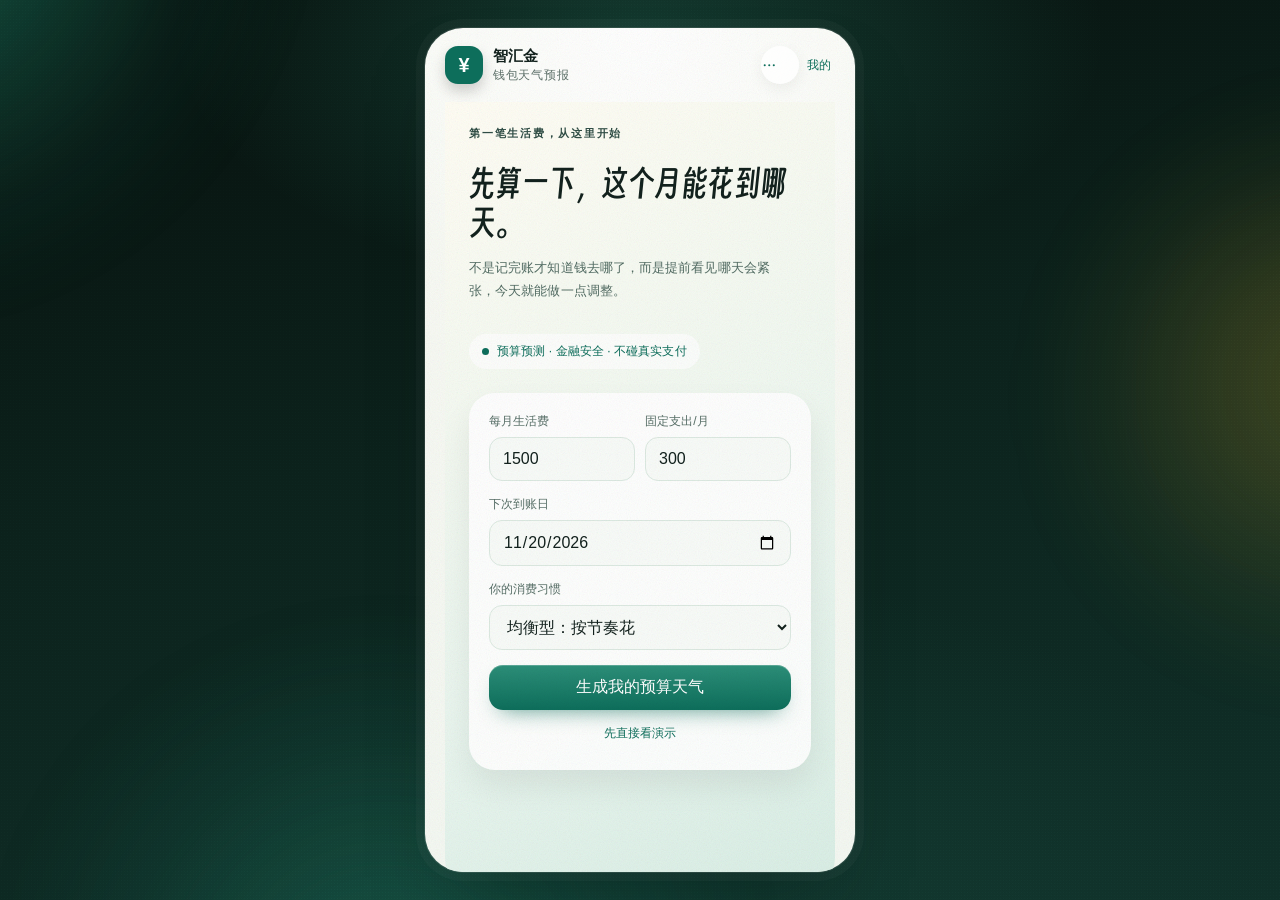
==== commit 555f4589: "fix: 日历可见/30秒倒计时/雷达详情/单笔5000上限/删除演示状态/计划自写/曲线闪烁" ====
--- a/index.html
+++ b/index.html
@@ -1246,7 +1246,7 @@
             <div class="field-row">
               <div class="field">
                 <label for="monthlyBudget">每月生活费</label>
-                <input id="monthlyBudget" type="number" inputmode="decimal" value="1500" placeholder="1500">
+                <input id="monthlyBudget" type="number" inputmode="decimal" value="1500" placeholder="1500" max="5000">
               </div>
               <div class="field">
                 <label for="fixedAmount">固定支出/月</label>
@@ -1357,7 +1357,11 @@
           </div>
           <div class="progress-ring" id="todayProgress"><span>0/0</span></div>
         </div>
-        <div class="today-note">这些任务来自你的余额预测、计划事件和安全学习进度，最多保留三项。</div>
+        <div class="today-note">写下你今天真正要做的事。计划由你自己定，系统只负责把它记下来。</div>
+        <div class="task-composer">
+          <input id="taskInput" placeholder="写一条今天的计划，比如：把兼职群退了" maxlength="40" autocomplete="off">
+          <button class="primary" id="taskAdd" type="button">添加</button>
+        </div>
         <div class="task-list today-list" id="todayTasks"></div>
       </section>
 
@@ -1391,15 +1395,6 @@
         <h1 class="page-title">我的</h1>
         <p class="page-sub">本地预览版不会上传你的生活费数据。</p>
         <div class="profile-summary" id="profileSummary"></div>
-        <div class="profile-section">
-          <h2>演示状态</h2>
-          <div class="demo-row">
-            <button class="demo-button" data-demo="sunny">晴天</button>
-            <button class="demo-button" data-demo="cloudy">多云</button>
-            <button class="demo-button" data-demo="rain">阵雨</button>
-            <button class="demo-button" data-demo="storm">暴雨</button>
-          </div>
-        </div>
         <div class="profile-section">
           <h2>交互动效</h2>
           <a class="setting motion-link" href="motion.html">
@@ -1476,7 +1471,7 @@
       <h2>这笔钱，会占掉月底的哪一块？</h2>
       <div class="pause-form" style="display:grid;gap:12px;margin-top:16px">
         <label class="field"><span>想买什么</span><input id="pauseName" placeholder="比如：耳机"></label>
-        <label class="field"><span>金额</span><input id="pauseAmount" type="number" inputmode="decimal" placeholder="299"></label>
+        <label class="field"><span>金额</span><input id="pauseAmount" type="number" inputmode="decimal" placeholder="299" max="5000"></label>
         <button class="primary wide" id="calculatePause">看看影响</button>
       </div>
       <div id="pauseResult"></div>
@@ -1513,7 +1508,8 @@
       </div>
       <div class="record-form">
         <label id="eventNameField" hidden>事件名称<input id="recordName" placeholder="比如：考试周聚餐"></label>
-        <label>金额<input id="recordAmount" type="number" inputmode="decimal" placeholder="18"></label>
+        <label>金额<input id="recordAmount" type="number" inputmode="decimal" placeholder="18" max="5000"></label>
+        <p class="field-hint">单笔上限 ¥5000；更大的金额请分开记。</p>
         <label>分类<select id="recordCategory"><option value="食堂">食堂</option><option value="交通">交通</option><option value="学习">学习</option><option value="网购">网购</option><option value="娱乐">娱乐</option><option value="日用">日用</option><option value="其他">其他</option></select></label>
         <div class="date-field" id="dateField">
           <span>日期</span>
@@ -1569,8 +1565,23 @@
 
   <div class="image-expand-overlay" id="imageExpandOverlay" hidden>
     <div class="image-expand-stage" id="imageExpandStage">
-      <img src="assets/risk-radar.svg" alt="校园金融安全雷达大图">
-      <button class="image-expand-close" id="closeImageExpand" type="button" aria-label="关闭图片">×</button>
+      <div class="radar-detail-body">
+        <div class="radar-detail-media">
+          <img src="assets/risk-radar.svg" alt="校园金融安全雷达大图">
+          <button class="image-expand-close" id="closeImageExpand" type="button" aria-label="关闭">×</button>
+        </div>
+        <div class="radar-detail-copy">
+          <p class="eyebrow">SAFETY SIGNAL · 04</p>
+          <h2>先停下来核实</h2>
+          <p class="lead">转账之前，让「对方是谁、钱去哪、凭证在哪」三个问题都有答案。答不上来，就先不做。</p>
+          <ol class="radar-detail-steps">
+            <li><b>不转账</b><span>任何要求先付款、先充值、先交押金的，都先停。</span></li>
+            <li><b>不给验证码</b><span>验证码、屏幕共享、远程控制，一律不提供。</span></li>
+            <li><b>保存证据</b><span>截图、录音、转账记录，然后走官方渠道核实并报案。</span></li>
+          </ol>
+          <button class="primary wide" id="radarDetailClose" type="button">知道了</button>
+        </div>
+      </div>
     </div>
   </div>
 
@@ -1578,6 +1589,7 @@
 
   <script>
     const TODAY = "2026-10-21";
+    const MAX_AMOUNT_CENTS = 500000; // 单笔金额上限 ¥5000，超出按上限计
     const STORAGE_KEY = "zhihuijin-html-preview-v1";
     const WEEKDAYS = ["周日", "周一", "周二", "周三", "周四", "周五", "周六"];
     const CATEGORIES = ["全部", "校园金融安全", "消费与借贷", "基础素养", "求助处置"];
@@ -2474,8 +2486,12 @@
       byId("riskStrip").innerHTML = `<span>☼</span><div><strong>${forecast.riskSource}是当前最大风险</strong>${forecast.confidence === "估算" ? "目前记录还不多，记账3天后预测会更准。" : "预测基于最近14天的消费节奏，不是收益承诺。"}</div>`;
       drawChart(forecast);
       const tasks = ensureTasks();
-      byId("homeTasks").innerHTML = tasks.slice(0, 2).map((task) => taskMarkup(task, false)).join("");
+      byId("homeTasks").innerHTML = tasks.length
+        ? tasks.filter((task) => task.status !== "done").concat(tasks.filter((task) => task.status === "done")).slice(0, 2).map((task) => taskMarkup(task, false)).join("")
+        : `<button class="empty task-empty" id="homeTaskEmpty" type="button">今天还没有计划，点这里写一条。</button>`;
       prepareStagger(byId("homeTasks"), ".task");
+      const homeEmpty = byId("homeTaskEmpty");
+      if (homeEmpty) homeEmpty.onclick = () => { showScreen("today"); setTimeout(() => byId("taskInput")?.focus(), 260); };
       const card = recommendedCard();
       byId("homeSafety").innerHTML = `<div class="safety-mini-icon">◇</div><div class="safety-mini-copy"><strong>${escapeHtml(card.title)}</strong><span>${escapeHtml(card.category)} · ${escapeHtml(card.level)}</span></div>`;
       byId("homeSafety").onclick = () => openCard(card.id, byId("homeSafety"));
@@ -2626,45 +2642,42 @@
       });
     }
     function ensureTasks() {
-      const existing = state.tasks[TODAY] || [];
-      const done = existing.filter((task) => task.status === "done");
-      const forecast = calculateForecast();
-      const candidates = [];
-      if (["rain", "storm"].includes(forecast.weather)) {
-        candidates.push({ id: `task-${TODAY}-limit`, type: "limit", title: "设置今天的消费上限", source: "钱包天气", action: "pause" });
-      }
-      const nextEvent = state.events.find((event) => daysBetween(TODAY, event.date) <= 7 && daysBetween(TODAY, event.date) >= 0);
-      if (nextEvent) {
-        candidates.push({ id: `task-${TODAY}-event`, type: "event", title: `检查「${nextEvent.name}」的预算`, source: "计划事件", action: "home" });
-      }
-      const unread = cards.find((card) => !state.learning.includes(card.id));
-      if (unread) {
-        candidates.push({ id: `task-${TODAY}-card-${unread.id}`, type: "safety", title: "完成一张金融安全卡", source: unread.category, action: "card", target: unread.id });
-      }
-      if (!state.expenses.some((expense) => expense.date === TODAY)) {
-        candidates.push({ id: `task-${TODAY}-record`, type: "record", title: "记录今天的第一笔支出", source: "记账", action: "record" });
-      }
-      if (!candidates.length) candidates.push({ id: `task-${TODAY}-review`, type: "review", title: "查看本周余额", source: "复盘", action: "home" });
-      const merged = [...done];
-      candidates.forEach((task) => {
-        if (
-          merged.length < 3 &&
-          !merged.some((item) => item.id === task.id || item.type === task.type)
-        ) {
-          merged.push({ ...task, status: "todo" });
-        }
+      if (!Array.isArray(state.tasks[TODAY])) state.tasks[TODAY] = [];
+      return state.tasks[TODAY];
+    }
+    function addTask(title) {
+      const text = String(title || "").trim().slice(0, 40);
+      if (!text) return false;
+      if (!Array.isArray(state.tasks[TODAY])) state.tasks[TODAY] = [];
+      const list = state.tasks[TODAY];
+      if (list.some((task) => task.title === text)) return false;
+      list.push({
+        id: `task-${TODAY}-${Date.now().toString(36)}`,
+        type: "user",
+        title: text,
+        source: "我的计划",
+        action: "none",
+        status: "todo"
       });
-      state.tasks[TODAY] = merged.slice(0, 3);
       saveState();
-      return state.tasks[TODAY];
+      return true;
+    }
+    function removeTask(id) {
+      const list = state.tasks[TODAY] || [];
+      const next = list.filter((task) => task.id !== id);
+      if (next.length === list.length) return false;
+      state.tasks[TODAY] = next;
+      saveState();
+      return true;
     }
     function taskMarkup(task, showActions = false) {
+      const del = showActions ? `<button class="mini-del" data-task-del="${task.id}" type="button" aria-label="删除这条计划">×</button>` : "";
       return `<div class="task ${task.status === "done" ? "done" : ""}">
         <button class="task-main" data-task="${task.id}">
           <span class="task-check">${task.status === "done" ? "✓" : ""}</span>
           <span><span class="task-title">${escapeHtml(task.title)}</span><span class="task-source">${escapeHtml(task.source)}</span></span>
         </button>
-        ${showActions ? `<span class="task-actions"><button class="mini-action" data-task-done="${task.id}">${task.status === "done" ? "已完成" : "完成"}</button></span>` : ""}
+        ${showActions ? `<span class="task-actions"><button class="mini-action" data-task-done="${task.id}">${task.status === "done" ? "已完成" : "完成"}</button></span>${del}` : ""}
       </div>`;
     }
     function bindTaskActions(container) {
@@ -2685,6 +2698,12 @@
           renderToday();
         });
       });
+      container.querySelectorAll("[data-task-del]").forEach((element) => {
+        element.addEventListener("click", (event) => {
+          event.stopPropagation();
+          if (removeTask(element.dataset.taskDel)) { renderToday(); renderHome(); }
+        });
+      });
     }
     function openTask(task) {
       if (task.action === "record") return openRecord("expense");
@@ -2699,7 +2718,7 @@
       byId("todayDate").textContent = formatLongDay(TODAY);
       byId("todayProgress").style.setProperty("--progress", `${tasks.length ? (done / tasks.length) * 100 : 0}%`);
       byId("todayProgress").querySelector("span").textContent = `${done}/${tasks.length}`;
-      byId("todayTasks").innerHTML = tasks.length ? tasks.map((task) => taskMarkup(task, true)).join("") : `<div class="empty">今天没有待办，先记一笔支出，让预测更准确。</div>`;
+      byId("todayTasks").innerHTML = tasks.length ? tasks.map((task) => taskMarkup(task, true)).join("") : `<div class="empty">还没有计划。在上面写一条你今天真正想做的事，比如「把兼职群退了」。</div>`;
       bindTaskActions(byId("todayTasks"));
       prepareStagger(byId("todayTasks"), ".task");
     }
@@ -2737,8 +2756,10 @@
       const start = source.getBoundingClientRect();
       overlay.hidden = false;
       const end = stage.getBoundingClientRect();
+      // 兜底：任何动画异常都不允许让面板停在透明状态
+      stage.style.opacity = "1";
+      setTimeout(() => { stage.style.opacity = "1"; }, 700);
       if (!motionEnabled()) {
-        stage.style.opacity = "1";
         byId("closeImageExpand").focus();
         return;
       }
@@ -2747,10 +2768,9 @@
       clone.style.cssText = `position:fixed;z-index:72;left:${start.left}px;top:${start.top}px;width:${start.width}px;height:${start.height}px;margin:0;border-radius:20px;pointer-events:none;`;
       document.body.appendChild(clone);
       source.style.visibility = "hidden";
-      stage.style.opacity = "0";
       clone.animate([
-        { left: `${start.left}px`, top: `${start.top}px`, width: `${start.width}px`, height: `${start.height}px`, borderRadius: "20px" },
-        { left: `${end.left}px`, top: `${end.top}px`, width: `${end.width}px`, height: `${end.height}px`, borderRadius: "22px" }
+        { left: `${start.left}px`, top: `${start.top}px`, width: `${start.width}px`, height: `${start.height}px`, borderRadius: "20px", opacity: 1 },
+        { left: `${end.left}px`, top: `${end.top}px`, width: `${end.width}px`, height: `${end.height}px`, borderRadius: "22px", opacity: 0 }
       ], { duration: 450, easing: "cubic-bezier(.16,1,.3,1)" }).finished.finally(() => {
         clone.remove();
         source.style.visibility = "";
@@ -2984,7 +3004,9 @@
     }
     function saveRecord() {
       try {
-        const amountCents = parseMoney(byId("recordAmount").value);
+        const rawCents = parseMoney(byId("recordAmount").value);
+        const amountCents = Math.min(rawCents, MAX_AMOUNT_CENTS);
+        if (rawCents > MAX_AMOUNT_CENTS) showToast("单笔上限 ¥5000，已按 ¥5000 记录");
         const date = byId("recordDate").value || TODAY;
         if (recordKind === "expense") {
           state.expenses.unshift({ id: `expense-${Date.now()}`, amountCents, category: byId("recordCategory").value, date });
@@ -3004,28 +3026,84 @@
       }
     }
     function openPause() {
+      stopPauseTimers();
       byId("pauseResult").innerHTML = "";
       byId("pauseName").value = "";
       byId("pauseAmount").value = "";
       openOverlay("pauseView");
     }
+    let pauseTimer = 0;
+    let pauseTick = 0;
+    function stopPauseTimers() {
+      if (pauseTimer) { clearInterval(pauseTimer); pauseTimer = 0; }
+      if (pauseTick) { clearInterval(pauseTick); pauseTick = 0; }
+    }
+    function formatClock(ms) {
+      const total = Math.max(0, Math.round(ms / 1000));
+      const h = String(Math.floor(total / 3600)).padStart(2, "0");
+      const m = String(Math.floor((total % 3600) / 60)).padStart(2, "0");
+      const s = String(total % 60).padStart(2, "0");
+      return `${h}:${m}:${s}`;
+    }
     function calculatePause() {
-      try {
-        const amount = parseMoney(byId("pauseAmount").value);
+      stopPauseTimers();
+      const raw = parseMoney(byId("pauseAmount").value);
+      if (!raw || raw <= 0) { showToast("先填一个金额，比如 99"); return; }
+      const amount = Math.min(raw, MAX_AMOUNT_CENTS);
+      if (raw > MAX_AMOUNT_CENTS) showToast("单笔上限 ¥5000，已按 ¥5000 计算");
+      const name = byId("pauseName").value.trim() || "这笔想买的东西";
+      let left = 30;
+      const finish = () => {
+        stopPauseTimers();
         const forecast = calculateForecast();
         const ratio = state.period.currentBalanceCents > 0 ? amount / state.period.currentBalanceCents : 1;
-        const after = forecast.projected - amount;
+        const after = forecast ? forecast.projected - amount : -amount;
         const high = ratio >= .5 || after < 0;
         byId("pauseResult").innerHTML = `<div class="pause-result ${high ? "high" : ""}"><strong>${high ? "高影响，建议先暂停" : "有影响，但可以先调整"}</strong><br>这笔消费占当前余额约 ${Math.round(ratio * 100)}%，会让预计到账前余额变成 ${formatMoney(after)}。<br><button class="primary" id="startCooling" style="margin-top:12px">开启24小时冷静期</button></div>`;
         byId("startCooling").onclick = () => {
-          state.pauses.unshift({ id: `pause-${Date.now()}`, name: byId("pauseName").value || "一笔想买的东西", amountCents: amount, endsAt: new Date(Date.now() + 86400000).toISOString() });
+          const endsAt = Date.now() + 86400000;
+          state.pauses.unshift({ id: `pause-${Date.now()}`, name, amountCents: amount, endsAt: new Date(endsAt).toISOString() });
           saveState();
-          closeOverlay("pauseView");
-          showToast("已开始冷静期，关闭页面后记录仍保留");
+          renderPauseCooling(name, amount, endsAt);
+          showToast("已开始冷静期，记录已保存");
         };
-      } catch (error) {
-        showToast(error.message);
-      }
+      };
+      const drawCount = () => {
+        byId("pauseResult").innerHTML = `<div class="pause-count">
+          <div class="pause-count__ring" style="--pause-deg:${((30 - left) / 30) * 360}deg"><strong id="pauseCountNum">${left}</strong><small>秒</small></div>
+          <p>先停 30 秒 —— 想清楚这笔钱会不会挤掉月底的哪一块。</p>
+          <button class="secondary" id="pauseSkip" type="button">跳过等待，直接看结果</button>
+        </div>`;
+        byId("pauseSkip").onclick = finish;
+      };
+      drawCount();
+      pauseTimer = setInterval(() => {
+        left -= 1;
+        if (left <= 0) { finish(); return; }
+        drawCount();
+      }, 1000);
+    }
+    function renderPauseCooling(name, amountCents, endsAt) {
+      stopPauseTimers();
+      const tick = () => {
+        const left = endsAt - Date.now();
+        const node = byId("pauseCoolingLeft");
+        if (node) node.textContent = formatClock(left);
+        if (left <= 0) {
+          stopPauseTimers();
+          const done = byId("pauseCoolingLeft");
+          if (done) done.textContent = "可以决定了";
+        }
+      };
+      byId("pauseResult").innerHTML = `<div class="pause-result cooling">
+        <strong>冷静期已开启</strong>
+        <p>「${escapeHtml(name)}」${formatMoney(amountCents)} 已进入 24 小时冷静期。到时间后再决定要不要买。</p>
+        <div class="pause-cooling-clock"><small>剩余</small><strong id="pauseCoolingLeft">23:59:59</strong></div>
+        <button class="secondary" id="pauseBack" type="button" style="margin-top:12px">返回</button>
+      </div>`;
+      byId("pauseBack").onclick = () => closeOverlay("pauseView");
+      tick();
+      pauseTick = setInterval(tick, 1000);
     }
     function renderProfile() {
       const forecast = calculateForecast();
@@ -3167,6 +3245,24 @@
     });
     byId("settlementBar").onclick = () => toggleSettlement();
     byId("closeContextTip").onclick = closeContextTip;
+    function submitTask() {
+      const input = byId("taskInput");
+      if (!input) return;
+      const raw = input.value.trim();
+      if (!raw) { input.focus(); return; }
+      if (addTask(raw)) {
+        input.value = "";
+        renderToday();
+        renderHome();
+        showToast("已加入今日计划");
+      } else {
+        showToast("这条计划已经在列表里了");
+      }
+    }
+    byId("taskAdd").onclick = submitTask;
+    byId("taskInput").addEventListener("keydown", (event) => {
+      if (event.key === "Enter") { event.preventDefault(); submitTask(); }
+    });
     byId("dateTrigger").addEventListener("click", (event) => {
       event.stopPropagation();
       setDatePicker(!byId("dateField").classList.contains("open"));
@@ -3325,6 +3421,7 @@
     });
 
     byId("radarVisual").addEventListener("click", openRadarImage);
+    byId("radarDetailClose").addEventListener("click", () => { byId("imageExpandOverlay").hidden = true; });
     byId("closeImageExpand").addEventListener("click", () => {
       byId("imageExpandOverlay").hidden = true;
       byId("radarVisual").focus();
--- a/vibe.css
+++ b/vibe.css
@@ -2319,3 +2319,207 @@
 }
 .vibe-api__state[data-tone="ok"] { color: #0d6e5b; }
 .vibe-api__state[data-tone="bad"] { color: #b84a3f; }
+
+/* ============================================================================
+   27 计划自写 / 30 秒倒计时 / 日历在流内 / 雷达详情 / 金额上限
+   ========================================================================== */
+
+/* ---- 今日计划：用户自己写 ---- */
+.task-composer {
+  display: flex;
+  gap: 8px;
+  margin: 12px 0 4px;
+}
+.task-composer input {
+  flex: 1 1 auto;
+  min-width: 0;
+  height: 44px;
+  padding: 0 14px;
+  border: 1px solid rgba(13, 110, 91, .16);
+  border-radius: 14px;
+  background: rgba(255, 255, 255, .78);
+  color: var(--ink, #12211d);
+  font-size: 13.5px;
+  font-family: inherit;
+  outline: none;
+  transition: border-color .18s ease, box-shadow .18s ease;
+}
+.task-composer input::placeholder { color: #93a29b; }
+.task-composer input:focus {
+  border-color: rgba(13, 110, 91, .5);
+  box-shadow: 0 0 0 3px rgba(13, 110, 91, .1);
+}
+.task-composer .primary {
+  flex: 0 0 auto;
+  width: auto;
+  min-width: 74px;
+  height: 44px;
+  padding: 0 18px;
+  border-radius: 14px;
+  font-size: 13.5px;
+}
+.task-empty {
+  width: 100%;
+  border: 1px dashed rgba(13, 110, 91, .26);
+  border-radius: 18px;
+  background: rgba(255, 255, 255, .5);
+  color: #4d6b60;
+  font-family: inherit;
+  font-size: 13px;
+  line-height: 1.6;
+  padding: 18px 16px;
+  text-align: left;
+  cursor: pointer;
+}
+.task-empty:hover { border-color: rgba(13, 110, 91, .45); color: #0d6e5b; }
+.mini-del {
+  flex: 0 0 auto;
+  width: 26px;
+  height: 26px;
+  margin-left: 2px;
+  border: 0;
+  border-radius: 9px;
+  background: rgba(13, 110, 91, .07);
+  color: #6c8479;
+  font-size: 15px;
+  line-height: 1;
+  cursor: pointer;
+}
+.mini-del:hover { background: rgba(184, 74, 63, .12); color: #b84a3f; }
+
+/* ---- 金额提示 ---- */
+.field-hint {
+  margin: -4px 0 2px;
+  color: #8a9a93;
+  font-size: 11.5px;
+  line-height: 1.5;
+}
+
+/* ---- 买前暂停：30 秒倒计时 ---- */
+.pause-count {
+  display: grid;
+  justify-items: center;
+  gap: 12px;
+  margin-top: 16px;
+  padding: 20px 18px;
+  border-radius: 20px;
+  background: linear-gradient(150deg, rgba(255, 255, 255, .82), rgba(226, 242, 235, .62));
+  text-align: center;
+}
+.pause-count__ring {
+  --pause-deg: 0deg;
+  position: relative;
+  display: grid;
+  place-items: center;
+  width: 108px;
+  height: 108px;
+  border-radius: 50%;
+  background:
+    radial-gradient(circle at 50% 50%, #fff 58%, transparent 59%),
+    conic-gradient(from -90deg, #2f8c78 var(--pause-deg), rgba(47, 140, 120, .14) 0);
+  transition: background .4s linear;
+}
+.pause-count__ring strong {
+  font-family: var(--font-display, inherit);
+  font-size: 34px;
+  line-height: 1;
+  color: #0d5a4b;
+  font-variant-numeric: tabular-nums;
+}
+.pause-count__ring small {
+  position: absolute;
+  bottom: 22px;
+  font-size: 10px;
+  letter-spacing: .12em;
+  color: #7d938a;
+}
+.pause-count p {
+  margin: 0;
+  max-width: 24ch;
+  color: #4d6b60;
+  font-size: 12.5px;
+  line-height: 1.7;
+}
+.pause-count .secondary {
+  width: auto;
+  padding: 0 16px;
+  height: 38px;
+  border-radius: 12px;
+  font-size: 12.5px;
+}
+.pause-result.cooling {
+  background: linear-gradient(150deg, rgba(226, 246, 237, .9), rgba(206, 236, 224, .7));
+}
+.pause-result.cooling p { margin: 8px 0 0; font-size: 12.5px; line-height: 1.7; color: #40605a; }
+.pause-cooling-clock {
+  display: flex;
+  align-items: baseline;
+  gap: 10px;
+  margin-top: 12px;
+}
+.pause-cooling-clock small { color: #6c8479; font-size: 11.5px; }
+.pause-cooling-clock strong {
+  font-family: var(--font-display, inherit);
+  font-size: 26px;
+  letter-spacing: .02em;
+  color: #0d5a4b;
+  font-variant-numeric: tabular-nums;
+}
+
+/* ---- 记一笔：日历改为在流内展开，避免被弹窗裁切 ---- */
+.date-field { position: relative; }
+.date-field .calendar-popover {
+  position: static;
+  width: 100%;
+  margin-top: 8px;
+  opacity: 1;
+  visibility: visible;
+  pointer-events: auto;
+  transform: none;
+  box-shadow: 0 10px 26px -14px rgba(6, 30, 24, .34);
+  display: none;
+}
+.date-field.open .calendar-popover { display: block; animation: vibe-calendar-in .26s cubic-bezier(.16, 1, .3, 1) both; }
+@keyframes vibe-calendar-in {
+  from { opacity: 0; transform: translateY(-6px) scale(.985); }
+  to { opacity: 1; transform: none; }
+}
+
+/* ---- 安全雷达详情 ---- */
+.radar-detail-body {
+  display: grid;
+  gap: 0;
+  width: 100%;
+  max-height: 92vh;
+  overflow: auto;
+  border-radius: 24px;
+  background: var(--surface, #fff);
+  box-shadow: 0 30px 70px -30px rgba(6, 30, 24, .5);
+}
+.radar-detail-media { position: relative; }
+.radar-detail-media img { display: block; width: 100%; height: auto; border-radius: 24px 24px 0 0; }
+.radar-detail-copy { padding: 18px 20px 22px; }
+.radar-detail-copy .eyebrow { margin: 0 0 6px; font-size: 10.5px; letter-spacing: .18em; color: #7d938a; }
+.radar-detail-copy h2 {
+  margin: 0 0 8px;
+  font-family: var(--font-display, inherit);
+  font-size: 26px;
+  font-weight: 400;
+  color: #0d5a4b;
+}
+.radar-detail-copy .lead { margin: 0 0 14px; font-size: 12.5px; line-height: 1.75; color: #4d6b60; }
+.radar-detail-steps { margin: 0 0 16px; padding: 0; list-style: none; display: grid; gap: 10px; }
+.radar-detail-steps li {
+  display: grid;
+  gap: 2px;
+  padding: 10px 12px;
+  border-radius: 14px;
+  background: rgba(226, 242, 236, .62);
+}
+.radar-detail-steps b { font-size: 13px; color: #0d5a4b; }
+.radar-detail-steps span { font-size: 12px; line-height: 1.6; color: #55706a; }
+
+@media (prefers-reduced-motion: reduce) {
+  .date-field.open .calendar-popover { animation: none !important; }
+  .pause-count__ring { transition: none !important; }
+}
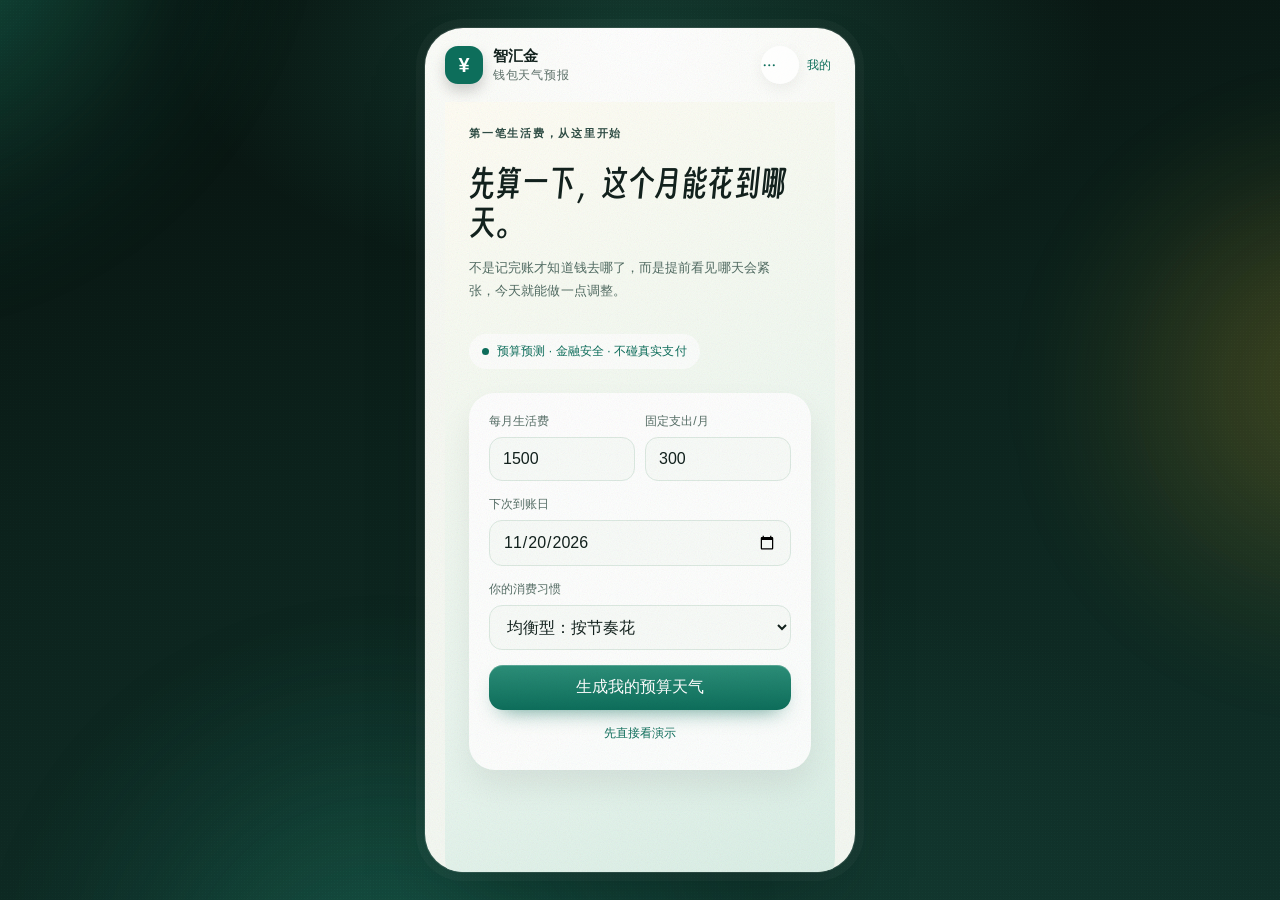
==== commit 24e594f0: "fix: 备份导出改为面板（下载/复制/系统分享），导入校验与确认；新增 tools/import-backup.mjs 迁移脚本" ====
--- a/index.html
+++ b/index.html
@@ -1404,7 +1404,7 @@
         <div class="profile-section">
           <h2>本地数据</h2>
           <div class="settings-list">
-            <button class="setting" id="exportButton"><span>导出 JSON 备份<small>保存预算、支出和学习进度</small></span><span>导出</span></button>
+            <button class="setting" id="exportButton"><span>导出备份<small>生成可下载、可复制的 JSON 文件</small></span><span>导出</span></button>
             <button class="setting" id="importButton"><span>导入备份<small>恢复本机数据</small></span><span>导入</span></button>
             <button class="setting danger" id="clearButton"><span>清空本地数据<small>清除后无法恢复</small></span><span>清空</span></button>
           </div>
@@ -3150,31 +3150,192 @@
       showScreen("home");
       showToast(`已切换到${kind === "sunny" ? "晴天" : kind === "cloudy" ? "多云" : kind === "rain" ? "阵雨" : "暴雨"}演示`);
     }
-    function exportData() {
-      const backup = { schemaVersion: 1, exportedAt: new Date().toISOString(), data: state };
-      const blob = new Blob([JSON.stringify(backup, null, 2)], { type: "application/json" });
+    function buildBackup() {
+      const tasks = state.tasks || {};
+      const counts = {
+        expenses: (state.expenses || []).length,
+        tasks: Object.keys(tasks).reduce((sum, key) => sum + (tasks[key] || []).length, 0),
+        pauses: (state.pauses || []).length,
+        readCards: (state.readCards || []).length
+      };
+      return {
+        schemaVersion: 2,
+        app: "智汇金 · 钱包天气预报",
+        exportedAt: new Date().toISOString(),
+        exportedFrom: location.origin + location.pathname,
+        counts,
+        data: state
+      };
+    }
+
+    function backupFileName() {
+      return `zhihuijin-backup-${TODAY}.json`;
+    }
+
+    function openBackupPanel() {
+      const backup = buildBackup();
+      const json = JSON.stringify(backup, null, 2);
+      const name = backupFileName();
+      let panel = document.getElementById("backupPanel");
+      if (!panel) {
+        panel = document.createElement("div");
+        panel.id = "backupPanel";
+        panel.className = "vibe-backup";
+        panel.innerHTML = `
+          <div class="vibe-backup__card" role="dialog" aria-modal="true" aria-label="导出备份">
+            <h2>导出备份</h2>
+            <p class="vibe-backup__hint">下面就是完整备份。点「下载 .json」保存到本地；如果手机浏览器拦了下载，点「复制」把内容存进记事本，文件名建议 <b data-backup="name"></b>。</p>
+            <textarea class="vibe-backup__text" readonly spellcheck="false" aria-label="备份文件内容"></textarea>
+            <div class="vibe-backup__acts">
+              <button class="primary" data-backup="download">下载 .json</button>
+              <button class="ghost" data-backup="copy">复制内容</button>
+              <button class="ghost" data-backup="share">系统分享</button>
+              <button class="ghost" data-backup="close">关闭</button>
+            </div>
+            <p class="vibe-backup__summary" data-backup="summary"></p>
+            <p class="vibe-backup__state" data-backup="state" hidden></p>
+          </div>`;
+        document.body.appendChild(panel);
+      }
+      panel.dataset.filename = name;
+      panel.querySelector('[data-backup="name"]').textContent = name;
+      panel.querySelector(".vibe-backup__text").value = json;
+      const summary = panel.querySelector('[data-backup="summary"]');
+      summary.textContent = `支出 ${backup.counts.expenses} 笔 · 计划 ${backup.counts.tasks} 条 · 冷静期 ${backup.counts.pauses} 个 · 已读卡片 ${backup.counts.readCards} 张 · 共 ${(json.length / 1024).toFixed(1)} KB`;
+      const stateLine = panel.querySelector('[data-backup="state"]');
+      stateLine.hidden = true;
+      stateLine.textContent = "";
+      panel.classList.add("open");
+      const text = panel.querySelector(".vibe-backup__text");
+      text.scrollTop = 0;
+      setTimeout(() => {
+        text.focus();
+        text.setSelectionRange(0, 0);
+        text.scrollTop = 0;
+        const card = panel.querySelector(".vibe-backup__card");
+        if (card) card.scrollTop = 0;
+      }, 60);
+    }
+
+    function downloadBackup(panel) {
+      const json = panel.querySelector(".vibe-backup__text").value;
+      const name = panel.dataset.filename || backupFileName();
+      const blob = new Blob([json], { type: "application/json;charset=utf-8" });
       const url = URL.createObjectURL(blob);
       const link = document.createElement("a");
       link.href = url;
-      link.download = `智汇金_backup_${TODAY}.json`;
+      link.download = name;
+      link.rel = "noopener";
+      link.style.cssText = "position:fixed;left:-9999px;top:0";
+      document.body.appendChild(link);
       link.click();
-      setTimeout(() => URL.revokeObjectURL(url), 1000);
-      showToast("备份已导出");
-    }
+      setTimeout(() => { link.remove(); URL.revokeObjectURL(url); }, 5000);
+      setBackupState(panel, "已发起下载。如果没有出现在「文件/下载」里，请改用「复制内容」。", "ok");
+      showToast("已发起下载");
+    }
+
+    function copyBackup(panel) {
+      const area = panel.querySelector(".vibe-backup__text");
+      const text = area.value;
+      const done = () => setBackupState(panel, "已复制，粘贴到记事本保存即可。", "ok");
+      const fail = () => {
+        area.focus();
+        area.select();
+        try {
+          document.execCommand("copy");
+          done();
+        } catch (error) {
+          setBackupState(panel, "复制失败，请长按上面的文本框手动全选复制。", "bad");
+        }
+      };
+      if (navigator.clipboard && navigator.clipboard.writeText) {
+        navigator.clipboard.writeText(text).then(done).catch(fail);
+      } else {
+        fail();
+      }
+    }
+
+    function shareBackup(panel) {
+      const json = panel.querySelector(".vibe-backup__text").value;
+      const name = panel.dataset.filename || backupFileName();
+      let file = null;
+      try { file = new File([json], name, { type: "application/json" }); } catch (error) { file = null; }
+      if (!file || !navigator.canShare || !navigator.canShare({ files: [file] })) {
+        setBackupState(panel, "这个浏览器不支持系统分享，请用「下载 .json」或「复制内容」。", "bad");
+        return;
+      }
+      navigator.share({ files: [file], title: "智汇金备份" })
+        .then(() => setBackupState(panel, "已交给系统分享。", "ok"))
+        .catch((error) => {
+          if (error && error.name === "AbortError") return;
+          setBackupState(panel, "分享没有完成，请改用「下载 .json」。", "bad");
+        });
+    }
+
+    function setBackupState(panel, message, tone) {
+      const line = panel.querySelector('[data-backup="state"]');
+      line.hidden = false;
+      line.textContent = message;
+      line.dataset.tone = tone;
+    }
+
+    function closeBackupPanel() {
+      const panel = document.getElementById("backupPanel");
+      if (panel) panel.classList.remove("open");
+    }
+
+    function exportData() {
+      openBackupPanel();
+    }
+
+    function normalizeBackup(parsed) {
+      if (!parsed || typeof parsed !== "object") throw new Error("文件内容不是 JSON 对象");
+      const payload = parsed.data && typeof parsed.data === "object" ? parsed.data : parsed;
+      const ok = payload.profile || Array.isArray(payload.expenses);
+      if (!ok) throw new Error("这不是智汇金的备份文件");
+      return payload;
+    }
+
+    function summarizeBackup(payload) {
+      const tasks = payload.tasks || {};
+      return [
+        `支出 ${(payload.expenses || []).length} 笔`,
+        `计划 ${Object.keys(tasks).reduce((sum, key) => sum + (tasks[key] || []).length, 0)} 条`,
+        `冷静期 ${(payload.pauses || []).length} 个`
+      ].join(" · ");
+    }
+
     function importData(file) {
       const reader = new FileReader();
+      reader.onerror = () => showToast("读不到这个文件，换一个再试");
       reader.onload = () => {
+        let payload;
         try {
-          const parsed = JSON.parse(reader.result);
-          if (!parsed || parsed.schemaVersion !== 1 || !parsed.data || !parsed.data.profile) throw new Error("不是有效的智汇金备份文件");
-          state = parsed.data;
-          saveState();
-          renderHome();
-          showScreen("home");
-          showToast("备份已恢复");
+          let parsed;
+          try {
+            parsed = JSON.parse(reader.result);
+          } catch (error) {
+            showToast("这个文件不是 JSON，请选择导出时保存的 .json 文件");
+            return;
+          }
+          payload = normalizeBackup(parsed);
         } catch (error) {
           showToast(error.message);
+          return;
         }
+        const line = summarizeBackup(payload);
+        if (!window.confirm(`要用这份备份覆盖当前数据吗？\n\n${line}\n\n覆盖后无法撤销。`)) {
+          showToast("已取消导入");
+          return;
+        }
+        state = Object.assign({}, payload);
+        saveState();
+        renderHome();
+        renderToday();
+        renderSafety();
+        renderProfile();
+        showScreen("home");
+        showToast(`备份已恢复：${line}`);
       };
       reader.readAsText(file);
     }
@@ -3315,6 +3476,27 @@
     byId("calculatePause").onclick = calculatePause;
     byId("exportButton").onclick = exportData;
     byId("importButton").onclick = () => byId("importFile").click();
+    document.addEventListener("click", (event) => {
+      const target = event.target;
+      const hit = target.closest ? target.closest("[data-backup]") : null;
+      const panel = document.getElementById("backupPanel");
+      if (!panel) return;
+      if (hit) {
+        const action = hit.dataset.backup;
+        if (action === "download" || action === "copy" || action === "share" || action === "close") {
+          event.preventDefault();
+          if (action === "download") downloadBackup(panel);
+          else if (action === "copy") copyBackup(panel);
+          else if (action === "share") shareBackup(panel);
+          else closeBackupPanel();
+        }
+        return;
+      }
+      if (target === panel) closeBackupPanel();
+    });
+    document.addEventListener("keydown", (event) => {
+      if (event.key === "Escape") closeBackupPanel();
+    });
     byId("importFile").addEventListener("change", (event) => { if (event.target.files[0]) importData(event.target.files[0]); });
     byId("clearButton").onclick = () => {
       requestConfirmation({
--- a/vibe.css
+++ b/vibe.css
@@ -2523,3 +2523,77 @@
   .date-field.open .calendar-popover { animation: none !important; }
   .pause-count__ring { transition: none !important; }
 }
+
+/* ============================================================================
+   29 备份面板：导出 / 复制 / 系统分享（手机端不再依赖 a[download]）
+   ========================================================================== */
+.vibe-backup {
+  position: fixed;
+  inset: 0;
+  z-index: 9995;
+  display: none;
+  align-items: center;
+  justify-content: center;
+  padding: 22px;
+  background: rgba(6, 26, 22, .52);
+  backdrop-filter: blur(7px);
+  -webkit-backdrop-filter: blur(7px);
+}
+.vibe-backup.open { display: flex; animation: vibe-backup-in .24s var(--ease-out) both; }
+@keyframes vibe-backup-in { from { opacity: 0 } to { opacity: 1 } }
+
+.vibe-backup__card {
+  width: min(100%, 400px);
+  max-height: min(84vh, 720px);
+  display: flex;
+  flex-direction: column;
+  gap: 10px;
+  padding: 18px 18px 16px;
+  border-radius: 24px;
+  background: linear-gradient(160deg, #ffffff, #f1f8f4);
+  box-shadow: 0 30px 70px -30px rgba(6, 32, 26, .55), inset 0 1px 0 rgba(255, 255, 255, .9);
+  animation: vibe-backup-rise .3s var(--ease-out) both;
+}
+@keyframes vibe-backup-rise { from { transform: translateY(14px) scale(.97) } to { transform: none } }
+
+.vibe-backup__card h2 { margin: 0; font-size: 18px; letter-spacing: -.2px; color: var(--ink); }
+.vibe-backup__hint { margin: 0; font-size: 12.5px; line-height: 1.65; color: var(--muted); }
+.vibe-backup__hint b { color: var(--primary); font-weight: 600; word-break: break-all; }
+
+.vibe-backup__text {
+  flex: 1;
+  min-height: 150px;
+  max-height: 40vh;
+  padding: 10px 11px;
+  border: 1px solid rgba(13, 110, 91, .18);
+  border-radius: 13px;
+  background: rgba(255, 255, 255, .82);
+  color: var(--ink-2, #24463c);
+  font-family: ui-monospace, SFMono-Regular, Menlo, Consolas, monospace;
+  font-size: 11.5px;
+  line-height: 1.5;
+  resize: none;
+  -webkit-overflow-scrolling: touch;
+}
+.vibe-backup__text:focus { outline: none; border-color: rgba(13, 110, 91, .48); box-shadow: 0 0 0 3px rgba(13, 110, 91, .12); }
+
+.vibe-backup__acts { display: grid; grid-template-columns: 1fr 1fr; gap: 8px; }
+.vibe-backup__acts button {
+  height: 40px;
+  border: 0;
+  border-radius: 12px;
+  font-size: 13px;
+  font-weight: 600;
+  cursor: pointer;
+  transition: transform .16s var(--ease-out), box-shadow .16s var(--ease-out);
+}
+.vibe-backup__acts button:active { transform: scale(.97); }
+
+.vibe-backup__summary { margin: 0; font-size: 11.5px; color: var(--muted); }
+.vibe-backup__state { margin: 0; font-size: 12px; font-weight: 600; }
+.vibe-backup__state[data-tone="ok"] { color: var(--primary); }
+.vibe-backup__state[data-tone="bad"] { color: var(--danger); }
+
+@media (prefers-reduced-motion: reduce) {
+  .vibe-backup.open, .vibe-backup__card { animation: none; }
+}
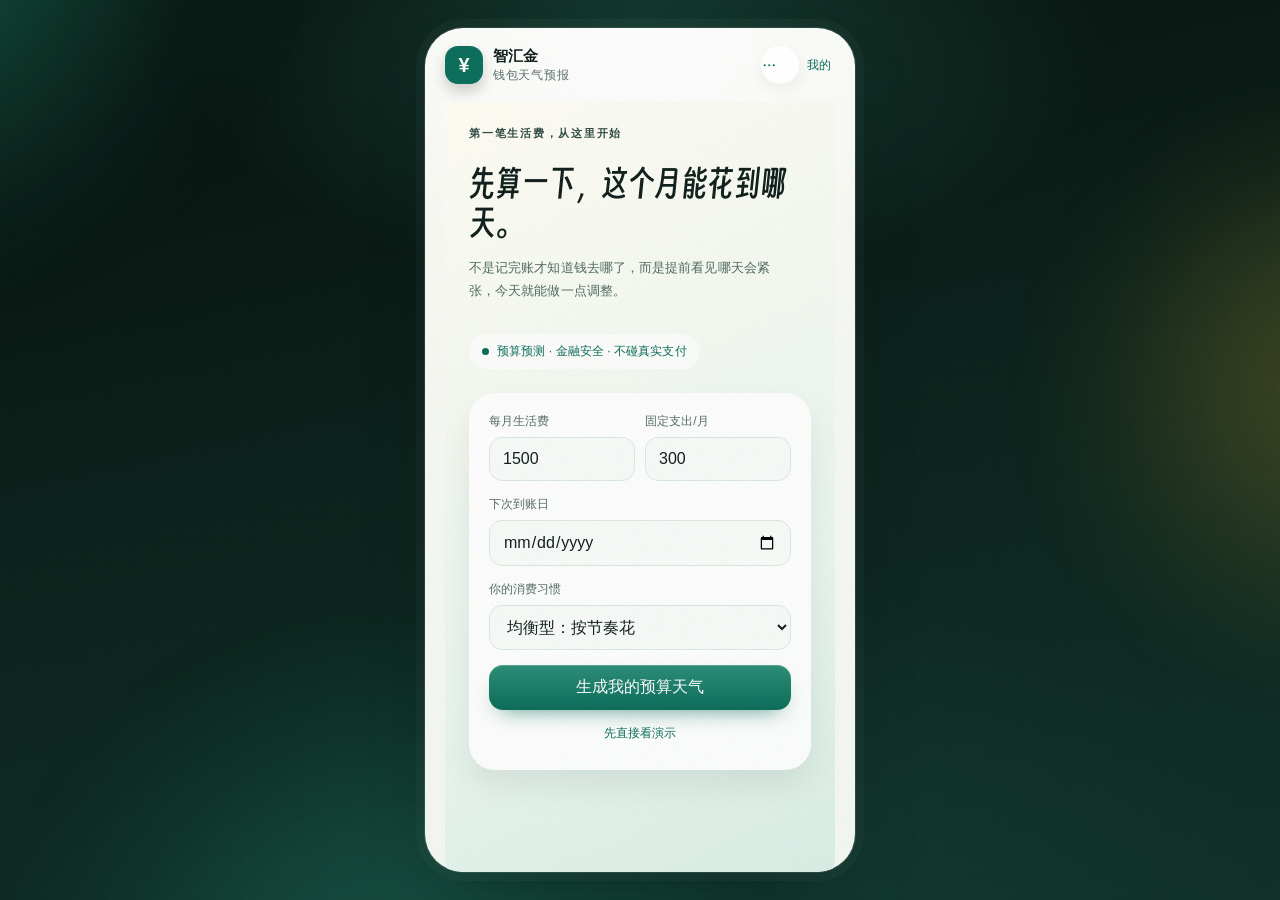
==== commit 2ec185a9: "fix: 今天改为跟随真实系统日期；到账日与演示事件日期改为相对今日" ====
--- a/index.html
+++ b/index.html
@@ -1255,7 +1255,7 @@
             </div>
             <div class="field">
               <label for="nextIncome">下次到账日</label>
-              <input id="nextIncome" type="date" value="2026-11-20">
+              <input id="nextIncome" type="date">
             </div>
             <div class="field">
               <label for="spendingProfile">你的消费习惯</label>
@@ -1516,7 +1516,7 @@
           <button class="date-trigger" id="dateTrigger" type="button" aria-expanded="false" aria-controls="calendarPopover">
             <span id="recordDateLabel">10月21日</span><span>展开</span>
           </button>
-          <input id="recordDate" type="date" value="2026-10-21" hidden>
+          <input id="recordDate" type="date" hidden>
           <div class="calendar-popover" id="calendarPopover">
             <div class="calendar-head">
               <button type="button" id="calendarPrev" aria-label="上个月">‹</button>
@@ -1588,7 +1588,18 @@
   <div class="toast" id="toast" role="status" aria-live="polite"></div>
 
   <script>
-    const TODAY = "2026-10-21";
+    /* 「今天」跟随真实日期：打开页面即取系统当地日期（YYYY-MM-DD） */
+    const TODAY = (() => {
+      const d = new Date();
+      const p = (v) => String(v).padStart(2, "0");
+      return `${d.getFullYear()}-${p(d.getMonth() + 1)}-${p(d.getDate())}`;
+    })();
+    const plusDays = (n) => {
+      const d = new Date(`${TODAY}T00:00:00`);
+      d.setDate(d.getDate() + n);
+      const p = (v) => String(v).padStart(2, "0");
+      return `${d.getFullYear()}-${p(d.getMonth() + 1)}-${p(d.getDate())}`;
+    };
     const MAX_AMOUNT_CENTS = 500000; // 单笔金额上限 ¥5000，超出按上限计
     const STORAGE_KEY = "zhihuijin-html-preview-v1";
     const WEEKDAYS = ["周日", "周一", "周二", "周三", "周四", "周五", "周六"];
@@ -2965,6 +2976,8 @@
       byId("recordDateLabel").textContent = formatDay(TODAY);
       byId("recordAmount").value = "";
       byId("recordName").value = "";
+      const incomeInput = byId("nextIncome");
+      if (incomeInput && (!incomeInput.value || incomeInput.value <= TODAY)) incomeInput.value = plusDays(30);
       setDatePicker(false);
       byId("appShell").classList.add("is-sheet-open");
       setRecordKind(kind);
@@ -3132,15 +3145,15 @@
     function loadDemo(kind) {
       const profiles = {
         sunny: { profile: "conservative", balance: 150000, fixed: 20000, events: [] },
-        cloudy: { profile: "balanced", balance: 150000, fixed: 20000, events: [["考试周聚餐", 20000, "2026-10-29"]] },
-        rain: { profile: "balanced", balance: 150000, fixed: 20000, events: [["社团旅行", 30000, "2026-10-28"]] },
-        storm: { profile: "balanced", balance: 100000, fixed: 20000, events: [["社团旅行", 30000, "2026-10-28"]] }
+        cloudy: { profile: "balanced", balance: 150000, fixed: 20000, events: [["考试周聚餐", 20000, plusDays(8)]] },
+        rain: { profile: "balanced", balance: 150000, fixed: 20000, events: [["社团旅行", 30000, plusDays(7)]] },
+        storm: { profile: "balanced", balance: 100000, fixed: 20000, events: [["社团旅行", 30000, plusDays(7)]] }
       };
       const demo = profiles[kind];
       state = makeDefaultState();
       state.profile = {
         monthlyBudgetCents: 150000,
-        nextIncomeDate: "2026-11-20",
+        nextIncomeDate: plusDays(30),
         spendingProfile: demo.profile,
         fixedExpensesCents: [{ name: "固定支出", amountCents: demo.fixed }]
       };
@@ -3169,12 +3182,102 @@
     }
 
     function backupFileName() {
-      return `zhihuijin-backup-${TODAY}.json`;
-    }
-
+      return `zhihuijin-backup-${TODAY}.txt`;
+    }
+
+    const PROFILE_LABEL = { conservative: "保守型：先留余地", balanced: "均衡型：按节奏花", flexible: "弹性型：容易临时消费" };
+
+    function padText(text, width) {
+      const value = String(text);
+      return value.length >= width ? value : value + " ".repeat(width - value.length);
+    }
+
+    // 生成「给人读」的文字版备份；末尾内嵌一段 JSON 供一键恢复
+    function buildBackupText(backup) {
+      const data = backup.data || {};
+      const profile = data.profile || {};
+      const period = data.period || {};
+      const lines = [];
+      const when = new Date(backup.exportedAt);
+      const stamp = `${when.getFullYear()}年${when.getMonth() + 1}月${when.getDate()}日 ${String(when.getHours()).padStart(2, "0")}:${String(when.getMinutes()).padStart(2, "0")}`;
+
+      lines.push("智汇金 · 钱包天气预报");
+      lines.push("数据备份");
+      lines.push("=".repeat(34));
+      lines.push("");
+      lines.push(`导出时间：${stamp}`);
+      lines.push(`导出位置：${backup.exportedFrom || location.origin}`);
+      lines.push("");
+
+      lines.push("【预算与余额】");
+      lines.push(`  ${padText("每月生活费", 12)}${formatMoney(profile.monthlyBudgetCents || 0)}`);
+      const fixedTotal = (profile.fixedExpensesCents || []).reduce((sum, item) => sum + Number(item.amountCents || 0), 0);
+      lines.push(`  ${padText("固定支出/月", 12)}${formatMoney(fixedTotal)}`);
+      lines.push(`  ${padText("当前余额", 12)}${formatMoney(period.currentBalanceCents || 0)}`);
+      if (profile.nextIncomeDate) lines.push(`  ${padText("下次到账日", 12)}${profile.nextIncomeDate}`);
+      lines.push(`  ${padText("消费习惯", 12)}${PROFILE_LABEL[profile.spendingProfile] || "未设置"}`);
+      lines.push("");
+
+      const expenses = (data.expenses || []).slice().sort((a, b) => String(b.date).localeCompare(String(a.date)));
+      const total = expenses.reduce((sum, item) => sum + Number(item.amountCents || 0), 0);
+      lines.push(`【支出记录】共 ${expenses.length} 笔，合计 ${formatMoney(total)}`);
+      if (!expenses.length) {
+        lines.push("  （还没有记录）");
+      } else {
+        expenses.forEach((item) => {
+          const note = item.note ? `  ${item.note}` : "";
+          lines.push(`  ${String(item.date)}  ${padText(item.category || "未分类", 8)}${padText(formatMoney(item.amountCents || 0), 10)}${note}`);
+        });
+      }
+      lines.push("");
+
+      const taskDates = Object.keys(data.tasks || {}).sort();
+      const taskCount = taskDates.reduce((sum, date) => sum + (data.tasks[date] || []).length, 0);
+      lines.push(`【今日计划】共 ${taskCount} 条`);
+      if (!taskCount) {
+        lines.push("  （还没有计划）");
+      } else {
+        taskDates.forEach((date) => {
+          const list = data.tasks[date] || [];
+          if (!list.length) return;
+          lines.push(`  ${date}`);
+          list.forEach((task, index) => {
+            lines.push(`    ${index + 1}. ${task.title}　${task.status === "done" ? "✓ 已完成" : "· 未完成"}`);
+          });
+        });
+      }
+      lines.push("");
+
+      const pauses = data.pauses || [];
+      lines.push(`【冷静期】共 ${pauses.length} 个`);
+      if (!pauses.length) {
+        lines.push("  （没有进行中的冷静期）");
+      } else {
+        pauses.forEach((item) => {
+          const left = Math.max(0, new Date(item.endsAt).getTime() - Date.now());
+          const hours = Math.floor(left / 3600000);
+          const minutes = Math.floor((left % 3600000) / 60000);
+          lines.push(`  ${padText(item.name || "未命名", 10)}${padText(formatMoney(item.amountCents || 0), 10)}剩余 ${hours} 小时 ${minutes} 分`);
+        });
+      }
+      lines.push("");
+
+      const learning = data.learning || [];
+      lines.push("【学习进度】");
+      lines.push(`  已读卡片 ${learning.length} 张`);
+      lines.push("");
+      lines.push("-".repeat(34));
+      lines.push("下面这段给「导入备份」用，请不要修改或删除：");
+      lines.push("");
+      lines.push("<<<ZHJ-BACKUP");
+      lines.push(JSON.stringify({ schemaVersion: backup.schemaVersion, exportedAt: backup.exportedAt, counts: backup.counts, data }));
+      lines.push("ZHJ-BACKUP>>>");
+      lines.push("");
+      return lines.join("\r\n");
+    }
     function openBackupPanel() {
       const backup = buildBackup();
-      const json = JSON.stringify(backup, null, 2);
+      const json = buildBackupText(backup);
       const name = backupFileName();
       let panel = document.getElementById("backupPanel");
       if (!panel) {
@@ -3184,10 +3287,10 @@
         panel.innerHTML = `
           <div class="vibe-backup__card" role="dialog" aria-modal="true" aria-label="导出备份">
             <h2>导出备份</h2>
-            <p class="vibe-backup__hint">下面就是完整备份。点「下载 .json」保存到本地；如果手机浏览器拦了下载，点「复制」把内容存进记事本，文件名建议 <b data-backup="name"></b>。</p>
+            <p class="vibe-backup__hint">下面是<b>可以直接读的文字版备份</b>：预算、支出、计划都在里面。点「下载文件」保存；如果手机浏览器拦了下载，点「复制内容」存进记事本，文件名建议 <b data-backup="name"></b>。文件末尾那段是给「导入」用的，别改它。</p>
             <textarea class="vibe-backup__text" readonly spellcheck="false" aria-label="备份文件内容"></textarea>
             <div class="vibe-backup__acts">
-              <button class="primary" data-backup="download">下载 .json</button>
+              <button class="primary" data-backup="download">下载文件</button>
               <button class="ghost" data-backup="copy">复制内容</button>
               <button class="ghost" data-backup="share">系统分享</button>
               <button class="ghost" data-backup="close">关闭</button>
@@ -3220,7 +3323,7 @@
     function downloadBackup(panel) {
       const json = panel.querySelector(".vibe-backup__text").value;
       const name = panel.dataset.filename || backupFileName();
-      const blob = new Blob([json], { type: "application/json;charset=utf-8" });
+      const blob = new Blob([json], { type: "text/plain;charset=utf-8" });
       const url = URL.createObjectURL(blob);
       const link = document.createElement("a");
       link.href = url;
@@ -3259,7 +3362,7 @@
       const json = panel.querySelector(".vibe-backup__text").value;
       const name = panel.dataset.filename || backupFileName();
       let file = null;
-      try { file = new File([json], name, { type: "application/json" }); } catch (error) { file = null; }
+      try { file = new File([json], name, { type: "text/plain" }); } catch (error) { file = null; }
       if (!file || !navigator.canShare || !navigator.canShare({ files: [file] })) {
         setBackupState(panel, "这个浏览器不支持系统分享，请用「下载 .json」或「复制内容」。", "bad");
         return;
@@ -3305,20 +3408,35 @@
       ].join(" · ");
     }
 
+    // 兼容：文字版（含 <<<ZHJ-BACKUP 块）、纯 JSON、以及旧版 schemaVersion 1/2
+    function parseBackupFile(raw) {
+      const text = String(raw || "");
+      const block = text.match(/<<<ZHJ-BACKUP\s*([\s\S]*?)\s*ZHJ-BACKUP>>>/);
+      if (block) {
+        try {
+          return JSON.parse(block[1]);
+        } catch (error) {
+          throw new Error("备份里的数据段损坏了，请重新导出一次");
+        }
+      }
+      const trimmed = text.trim();
+      if (!trimmed) throw new Error("这个文件是空的");
+      if (trimmed.startsWith("{") || trimmed.startsWith("[")) {
+        try {
+          return JSON.parse(trimmed);
+        } catch (error) {
+          throw new Error("这个文件不是合法的 JSON，也不是导出的备份文件");
+        }
+      }
+      throw new Error("这个文件里找不到可导入的数据，请选择「导出备份」生成的文件");
+    }
     function importData(file) {
       const reader = new FileReader();
       reader.onerror = () => showToast("读不到这个文件，换一个再试");
       reader.onload = () => {
         let payload;
         try {
-          let parsed;
-          try {
-            parsed = JSON.parse(reader.result);
-          } catch (error) {
-            showToast("这个文件不是 JSON，请选择导出时保存的 .json 文件");
-            return;
-          }
-          payload = normalizeBackup(parsed);
+          payload = normalizeBackup(parseBackupFile(reader.result));
         } catch (error) {
           showToast(error.message);
           return;
--- a/vibe.css
+++ b/vibe.css
@@ -2597,3 +2597,139 @@
 @media (prefers-reduced-motion: reduce) {
   .vibe-backup.open, .vibe-backup__card { animation: none; }
 }
+
+/* ============================================================================
+   30 记账日历：一个月视图，把支出 / 计划事件 / 计划 / 冷静期摊在日历上
+   ========================================================================== */
+.vibe-cal {
+  position: fixed;
+  inset: 0;
+  left: 50%;
+  width: min(100%, 430px);
+  transform: translateX(-50%);
+  z-index: 60;
+  display: none;
+  padding: 14px;
+  background: rgba(6, 26, 22, 0.42);
+  backdrop-filter: blur(9px);
+  -webkit-backdrop-filter: blur(9px);
+}
+.vibe-cal.is-on { display: grid; place-items: center; animation: vibe-cal-fade 0.24s var(--ease-out); }
+@keyframes vibe-cal-fade { from { opacity: 0 } to { opacity: 1 } }
+
+.vibe-cal__card {
+  width: 100%;
+  max-height: calc(100vh - 28px);
+  overflow: auto;
+  padding: 16px 16px 18px;
+  border-radius: 24px;
+  background: linear-gradient(158deg, rgba(255, 255, 255, 0.96), rgba(234, 245, 238, 0.94));
+  box-shadow: 0 30px 64px -30px rgba(6, 40, 33, 0.6), inset 0 1px 0 rgba(255, 255, 255, 0.9);
+  animation: vibe-cal-rise 0.3s var(--ease-out);
+}
+@keyframes vibe-cal-rise { from { opacity: 0; transform: translateY(14px) scale(0.985) } to { opacity: 1; transform: none } }
+
+.vibe-cal__head { display: flex; align-items: center; gap: 8px; margin-bottom: 12px; }
+.vibe-cal__title {
+  flex: 1;
+  font-family: var(--font-display);
+  font-size: 19px;
+  color: var(--ink, #0d4f42);
+  letter-spacing: 0.01em;
+}
+.vibe-cal__nav, .vibe-cal__close {
+  width: 32px; height: 32px;
+  display: grid; place-items: center;
+  border: 0; border-radius: 11px;
+  background: rgba(13, 110, 91, 0.08);
+  color: var(--primary, #0d6e5b);
+  font-size: 15px; cursor: pointer;
+  transition: background 0.18s var(--ease-out), transform 0.18s var(--ease-out);
+}
+.vibe-cal__nav:hover, .vibe-cal__close:hover { background: rgba(13, 110, 91, 0.16); }
+.vibe-cal__nav:active, .vibe-cal__close:active { transform: scale(0.94); }
+.vibe-cal__nav[disabled] { opacity: 0.3; cursor: default; }
+.vibe-cal__close { margin-left: auto; background: rgba(13, 110, 91, 0.1); font-size: 17px; }
+.vibe-cal__back {
+  border: 0; border-radius: 999px; padding: 4px 10px;
+  background: rgba(13, 110, 91, 0.1);
+  color: var(--primary, #0d6e5b);
+  font-size: 12px; cursor: pointer;
+}
+
+.vibe-cal__wk, .vibe-cal__grid { display: grid; grid-template-columns: repeat(7, 1fr); gap: 3px; }
+.vibe-cal__wk { margin-bottom: 4px; }
+.vibe-cal__wk span {
+  text-align: center; font-size: 11px; letter-spacing: 0.08em;
+  color: rgba(13, 79, 66, 0.5); padding: 2px 0;
+}
+.vibe-cal__cell {
+  position: relative;
+  aspect-ratio: 1 / 1;
+  display: flex;
+  flex-direction: column;
+  align-items: center;
+  justify-content: center;
+  gap: 3px;
+  border: 0;
+  border-radius: 12px;
+  background: transparent;
+  color: var(--ink, #123c33);
+  font-size: 13px;
+  font-variant-numeric: tabular-nums;
+  cursor: pointer;
+  transition: background 0.16s var(--ease-out), color 0.16s var(--ease-out), transform 0.16s var(--ease-out);
+}
+.vibe-cal__cell:hover { background: rgba(13, 110, 91, 0.08); }
+.vibe-cal__cell:active { transform: scale(0.94); }
+.vibe-cal__cell.is-out { color: rgba(18, 60, 51, 0.26); }
+.vibe-cal__cell.is-today { background: rgba(13, 110, 91, 0.12); font-weight: 600; }
+.vibe-cal__cell.is-sel { background: var(--primary, #0d6e5b); color: #fff; }
+.vibe-cal__cell.is-sel .vibe-cal__dot { box-shadow: 0 0 0 1.5px rgba(255, 255, 255, 0.9); }
+.vibe-cal__dots { display: flex; gap: 3px; height: 5px; align-items: center; }
+.vibe-cal__dot { width: 5px; height: 5px; border-radius: 50%; background: currentColor; }
+.vibe-cal__dot--expense { background: #0d6e5b; }
+.vibe-cal__dot--event { background: #c99321; }
+.vibe-cal__dot--task { background: #2f6fd0; }
+.vibe-cal__dot--pause { background: #8b6fd0; }
+
+.vibe-cal__day { margin-top: 14px; padding-top: 13px; border-top: 1px dashed rgba(13, 110, 91, 0.22); }
+.vibe-cal__dayhead { display: flex; align-items: baseline; gap: 8px; margin-bottom: 9px; }
+.vibe-cal__dayhead b { font-size: 14px; color: var(--ink, #123c33); }
+.vibe-cal__dayhead small { font-size: 12px; color: rgba(18, 60, 51, 0.55); }
+.vibe-cal__empty { font-size: 12.5px; color: rgba(18, 60, 51, 0.5); padding: 6px 0 2px; }
+.vibe-cal__row {
+  display: flex; align-items: center; gap: 8px;
+  padding: 8px 10px; margin-bottom: 6px;
+  border-radius: 12px;
+  background: rgba(255, 255, 255, 0.7);
+  font-size: 13px;
+}
+.vibe-cal__row i { width: 6px; height: 6px; border-radius: 50%; flex: none; }
+.vibe-cal__row b { font-weight: 500; }
+.vibe-cal__row span { flex: 1; color: rgba(18, 60, 51, 0.62); font-size: 12px; }
+.vibe-cal__row em { font-style: normal; font-variant-numeric: tabular-nums; color: var(--primary, #0d6e5b); font-weight: 600; }
+.vibe-cal__sum {
+  display: flex; justify-content: space-between;
+  margin-top: 8px; padding-top: 8px;
+  border-top: 1px solid rgba(13, 110, 91, 0.12);
+  font-size: 12.5px; color: rgba(18, 60, 51, 0.6);
+}
+.vibe-cal__sum b { color: var(--primary, #0d6e5b); font-variant-numeric: tabular-nums; }
+
+.vibe-calbtn {
+  display: inline-flex; align-items: center; gap: 5px;
+  height: 34px; padding: 0 11px;
+  border: 0; border-radius: 12px;
+  background: rgba(13, 110, 91, 0.09);
+  color: var(--primary, #0d6e5b);
+  font-size: 12px; cursor: pointer;
+  transition: background 0.18s var(--ease-out), transform 0.18s var(--ease-out);
+}
+.vibe-calbtn svg { width: 15px; height: 15px; fill: none; stroke: currentColor; stroke-width: 1.6; }
+.vibe-calbtn:hover { background: rgba(13, 110, 91, 0.16); }
+.vibe-calbtn:active { transform: scale(0.95); }
+
+@media (prefers-reduced-motion: reduce) {
+  .vibe-cal.is-on, .vibe-cal__card { animation: none; }
+}
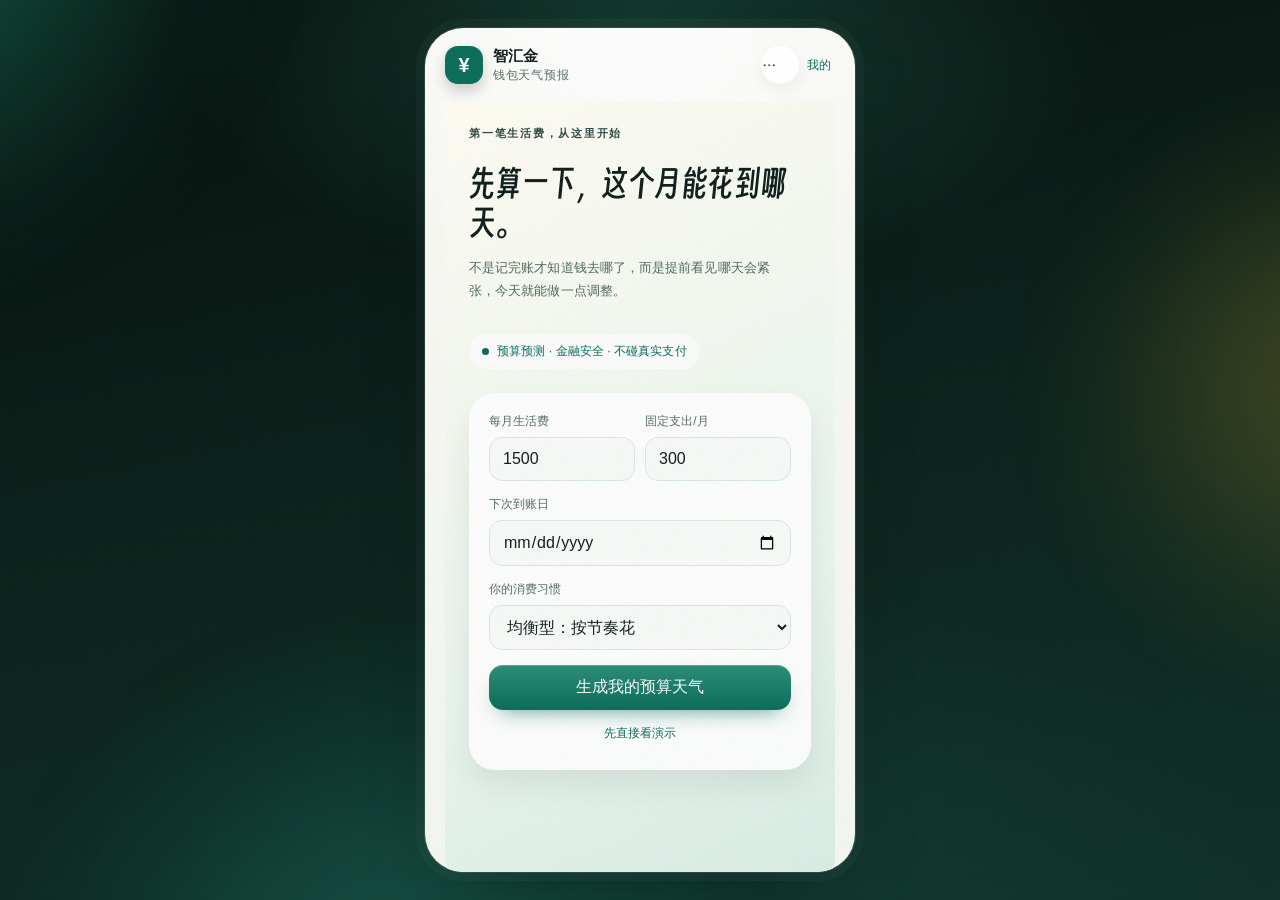
==== commit f6d93dbb: "fix: 余额口径统一/题库与知识卡分离/删除内部备注/日期校验分级/超限与余额提示/AI 高危场景直通/金额取整/文案与实现对齐" ====
--- a/index.html
+++ b/index.html
@@ -207,6 +207,16 @@
       box-shadow: 0 0 0 3px rgba(47,140,120,.12);
     }
     .field-row { display: grid; grid-template-columns: 1fr 1fr; gap: 10px; }
+    /* 字段级错误：不依赖 2 秒就消失的 toast */
+    .field input.field-error, .field select.field-error {
+      border-color: #c2453d;
+      background: #fdf6f5;
+      box-shadow: 0 0 0 3px rgba(194,69,61,.12);
+    }
+    /* 鼠标设备没有「松手吸附」这回事，隐藏手势提示 */
+    @media (hover: hover) and (pointer: fine) {
+      #chartSwipeHint { display: none; }
+    }
     .primary, .secondary, .pill-button, .tab {
       border: 0;
       border-radius: 13px;
@@ -356,6 +366,8 @@
     }
     .chart-readout small { color: var(--muted); font-size: 12px; }
     .chart-readout span:last-child { color: var(--muted); font-size: 12px; white-space: nowrap; }
+    .chart-readout-side { display: grid; justify-items: end; gap: 3px; text-align: right; }
+    .chart-readout-side small { color: var(--muted); font-size: 11px; }
     .chart-viewport {
       position: relative;
       overflow-x: auto;
@@ -1298,8 +1310,8 @@
         <div class="card chart-wrap" id="chartCard">
           <div class="card-head"><span class="card-title">未来30天余额曲线</span><span class="card-meta" id="chartMeta">估算</span></div>
           <div class="chart-readout">
-            <div><small id="chartFocusLabel">今天</small><strong id="chartFocusValue">¥—</strong></div>
-            <span id="chartFocusDate">10月21日</span>
+            <div><small id="chartFocusLabel">今天结束</small><strong id="chartFocusValue">¥—</strong></div>
+            <div class="chart-readout-side"><span id="chartFocusDate">10月21日</span><small id="chartCurrentBalance">当前余额 ¥—</small></div>
           </div>
           <div class="chart-viewport" id="chartViewport" tabindex="0" aria-label="未来余额预测曲线，可左右滑动并吸附数据点">
             <div class="chart-track">
@@ -1307,7 +1319,7 @@
               <div class="chart-point-layer" id="chartPointLayer"></div>
             </div>
           </div>
-          <div class="chart-foot"><span>左右滑动 · 松手吸附</span><span>预测值，不是收益承诺</span></div>
+          <div class="chart-foot"><span id="chartSwipeHint">左右滑动 · 松手吸附</span><span>预测值，不是收益承诺</span></div>
         </div>
         <div class="risk-strip" id="riskStrip"><span>☼</span><div><strong>先记一笔，预测会更准</strong>现在使用的是消费画像估算值。</div></div>
         <div class="context-tip" id="contextTip" role="status">
@@ -1342,7 +1354,7 @@
           <button class="quick" data-action="pause"><span>◷</span><strong>买前暂停</strong><small>先算这笔钱的影响</small></button>
           <button class="quick" data-screen="safety"><span>◇</span><strong>安全雷达</strong><small>识别风险信号</small></button>
         </div>
-        <div class="section-head"><h2>今日重点</h2><button class="link-button" data-screen="today">全部</button></div>
+        <div class="section-head"><h2>今天要做的事</h2><button class="link-button" data-screen="today">全部</button></div>
         <div class="task-list" id="homeTasks"></div>
         <div class="section-head"><h2>有一张卡片，可能你现在就需要</h2></div>
         <div class="card safety-mini" id="homeSafety"></div>
@@ -1404,7 +1416,7 @@
         <div class="profile-section">
           <h2>本地数据</h2>
           <div class="settings-list">
-            <button class="setting" id="exportButton"><span>导出备份<small>生成可下载、可复制的 JSON 文件</small></span><span>导出</span></button>
+            <button class="setting" id="exportButton"><span>导出备份<small>生成可读的备份文本，可再导入恢复</small></span><span>导出</span></button>
             <button class="setting" id="importButton"><span>导入备份<small>恢复本机数据</small></span><span>导入</span></button>
             <button class="setting danger" id="clearButton"><span>清空本地数据<small>清除后无法恢复</small></span><span>清空</span></button>
           </div>
@@ -1614,7 +1626,7 @@
         signals: ["先交押金或培训费", "要求私下转账", "承诺轻松高回报"],
         actions: ["停止付款", "保存聊天记录", "通过学校或官方渠道核实"],
         avoid: ["继续转账", "提供验证码", "拉同学一起交钱"],
-        source: "学校保卫处公开提醒 · 内容示例",
+        source: "学校保卫处公开提醒",
         level: "基础"
       },
       {
@@ -1626,7 +1638,7 @@
         signals: ["主动联系并催促", "索要验证码", "要求共享屏幕"],
         actions: ["挂断并使用官方App核实", "不提供验证码", "保存来电和聊天记录"],
         avoid: ["按对方链接操作", "共享屏幕", "向陌生账户转账"],
-        source: "金融消费者教育公开材料 · 内容示例",
+        source: "金融消费者教育公开材料",
         level: "基础"
       },
       {
@@ -1638,7 +1650,7 @@
         signals: ["只强调低日息", "催促立即借款", "建议借新还旧"],
         actions: ["先削减非必需支出", "核对总还款额", "联系学校支持渠道"],
         avoid: ["为了消费借新债", "隐瞒负债", "只看每期金额"],
-        source: "金融消费者教育公开材料 · 内容示例",
+        source: "金融消费者教育公开材料",
         level: "基础"
       },
       {
@@ -1650,7 +1662,7 @@
         signals: ["只展示每期金额", "没有展示总成本", "默认开通服务"],
         actions: ["计算总还款额", "比较不分期方案", "确认能否提前关闭"],
         avoid: ["只看日息", "忽略手续费", "开通后不检查账单"],
-        source: "金融消费者教育公开材料 · 内容示例",
+        source: "金融消费者教育公开材料",
         level: "基础"
       },
       {
@@ -1662,7 +1674,7 @@
         signals: ["默认勾选连续包月", "试用期结束前不提醒", "关闭入口难找"],
         actions: ["查看订阅管理", "关闭不需要的自动续费", "保留扣费记录"],
         avoid: ["只关闭App通知", "忽略试用期", "把所有支付都交给免密"],
-        source: "金融消费者教育公开材料 · 内容示例",
+        source: "金融消费者教育公开材料",
         level: "基础"
       },
       {
@@ -1674,7 +1686,7 @@
         signals: ["索要短信验证码", "要求提供支付密码", "让你远程操作"],
         actions: ["不提供验证码", "自己打开官方App核实", "必要时联系官方客服"],
         avoid: ["把验证码截图发人", "远程共享屏幕", "按陌生人指示转账"],
-        source: "学校与金融消费者教育公开材料 · 内容示例",
+        source: "学校与金融消费者教育公开材料",
         level: "基础"
       },
       {
@@ -1686,7 +1698,7 @@
         signals: ["宣称花钱可以修复征信", "要求先交服务费", "承诺删除不良记录"],
         actions: ["通过官方渠道查询", "按时履约", "对异常记录提出异议"],
         avoid: ["相信征信修复广告", "随意授权查询", "向陌生机构交费"],
-        source: "金融消费者教育公开材料 · 内容示例",
+        source: "金融消费者教育公开材料",
         level: "进阶"
       },
       {
@@ -1698,7 +1710,7 @@
         signals: ["要求脱离官方平台交易", "先付款后操作", "承诺低价高额度"],
         actions: ["只使用官方充值渠道", "保存交易证据", "发现异常立即停止"],
         avoid: ["提供账号密码", "扫描陌生二维码", "相信低价代充"],
-        source: "校园金融安全公开提醒 · 内容示例",
+        source: "校园金融安全公开提醒",
         level: "基础"
       },
       {
@@ -1710,7 +1722,7 @@
         signals: ["对方要求继续保密", "承诺再转一笔就能退款", "催促你删除记录"],
         actions: ["停止继续付款", "保存聊天和转账记录", "联系官方渠道和学校"],
         avoid: ["相信退款承诺", "删除聊天记录", "独自承担不求助"],
-        source: "学校保卫处与官方求助渠道 · 内容示例",
+        source: "学校保卫处与官方求助渠道",
         level: "基础"
       },
       {
@@ -1722,111 +1734,114 @@
         signals: ["要求银行卡号和密码", "要求身份证正反面", "没有说明用途"],
         actions: ["先问清用途和保存方式", "只提供必要信息", "发现异常停止填写"],
         avoid: ["随手提交完整证件", "提供支付密码", "把验证码发给任何人"],
-        source: "个人信息保护公开材料 · 内容示例",
+        source: "个人信息保护公开材料",
         level: "基础"
       },
 
-      {"id": "q1", "title": "下列关于兼职刷单说法正确的是", "category": "校园金融安全", "tags": ["校园金融安全", "题目1"], "scene": "刷单破坏交易秩序，属于违法，不存在正规刷单。", "signals": ["刷单破坏交易秩序，属于违法，不存在正规刷单"], "actions": ["刷单属于违法行为，所有刷单兼职都是骗局"], "avoid": ["小额刷单可以赚零花钱，很安全", "只要平台有营业执照刷单就可信", "刷单任务做完就能提现本金佣金"], "source": "校园金融安全 100 题 · 第 1 题（答案 B）", "level": "基础"},
-      {"id": "q2", "title": "接到自称电商客服，说订单异常要理赔，让你点链接填银行卡验证码，你应该", "category": "校园金融安全", "tags": ["校园金融安全", "题目2"], "scene": "官方客服不会通过陌生链接、私下微信索要验证码。", "signals": ["官方客服不会通过陌生链接、私下微信索要验证码"], "actions": ["挂断，在官方APP内找店铺官方客服核实"], "avoid": ["马上按要求填写信息，领取赔款", "加对方微信沟通理赔细节", "把验证码发给对方"], "source": "校园金融安全 100 题 · 第 2 题（答案 B）", "level": "基础"},
-      {"id": "q3", "title": "关于非法校园贷，说法错误的是", "category": "校园金融安全", "tags": ["校园金融安全", "题目3"], "scene": "银行面向学生的正规信贷≠非法校园贷，非法校园贷多为非持牌机构放贷。", "signals": ["银行面向学生的正规信贷≠非法校园贷，非法校园贷多为非持牌机构放贷"], "actions": ["正规银行学生信用贷=校园贷"], "avoid": ["宣传低门槛、当天放款", "常常隐藏高额服务费、违约金", "容易导致债务雪球越滚越大"], "source": "校园金融安全 100 题 · 第 3 题（答案 C）", "level": "基础"},
-      {"id": "q4", "title": "有人高价向你租借游戏账号，正确做法是", "category": "校园金融安全", "tags": ["校园金融安全", "题目4"], "scene": "账号出租后，对方可能用于违法活动，账号实名本人要承担责任。", "signals": ["账号出租后，对方可能用于违法活动，账号实名本人要承担责任"], "actions": ["拒绝出租，账号不能转借出租"], "avoid": ["租金很高，直接出租账号", "先收押金，再出租账号", "只租短期，不会出事"], "source": "校园金融安全 100 题 · 第 4 题（答案 B）", "level": "基础"},
-      {"id": "q5", "title": "游戏里有人说低价售卖皮肤，让你微信转账交易，应该", "category": "校园金融安全", "tags": ["校园金融安全", "题目5"], "scene": "脱离官方渠道私下充值，99%为诈骗，付款后对方直接消失。", "signals": ["脱离官方渠道私下充值，99%为诈骗，付款后对方直接消失"], "actions": ["拒绝，只在游戏官方渠道充值"], "avoid": ["价格划算，直接转账", "先转一半，拿到皮肤再补尾款", "拉朋友一起拼单购买"], "source": "校园金融安全 100 题 · 第 5 题（答案 B）", "level": "基础"},
-      {"id": "q6", "title": "被拉进投资群，群里“导师”带着赚钱，很多人晒收益，正确的是", "category": "校园金融安全", "tags": ["校园金融安全", "题目6"], "scene": "虚假投资群所有盈利截图都是伪造，平台后台可控。", "signals": ["虚假投资群所有盈利截图都是伪造，平台后台可控"], "actions": ["群内都是托，是虚假投资骗局，直接退群"], "avoid": ["跟着导师投入资金", "小额试投看看能不能提现", "推荐室友一起进群赚钱"], "source": "校园金融安全 100 题 · 第 6 题（答案 B）", "level": "基础"},
-      {"id": "q7", "title": "刷单时，前两单顺利拿到返利，第三单要求连续做3单才能提现，你应当", "category": "校园金融安全", "tags": ["校园金融安全", "题目7"], "scene": "这是刷单骗局典型升级套路，继续转账只会损失更多。", "signals": ["这是刷单骗局典型升级套路，继续转账只会损失更多"], "actions": ["立刻停止，不再转账，报警"], "avoid": ["继续垫资做完任务", "和对方商量少做一单", "找客服申诉"], "source": "校园金融安全 100 题 · 第 7 题（答案 B）", "level": "基础"},
-      {"id": "q8", "title": "陌生来电索要短信验证码，正确做法", "category": "校园金融安全", "tags": ["校园金融安全", "题目8"], "scene": "短信验证码是资金、身份验证关键，严禁发给陌生人。", "signals": ["短信验证码是资金、身份验证关键，严禁发给陌生人"], "actions": ["任何情况都不向外提供验证码"], "avoid": ["核实对方身份后发给对方", "只要对方说出我的订单信息就可以给", "验证码2分钟有效，超时没用"], "source": "校园金融安全 100 题 · 第 8 题（答案 B）", "level": "基础"},
-      {"id": "q9", "title": "校园贷砍头息指的是", "category": "校园金融安全", "tags": ["校园金融安全", "题目9"], "scene": "砍头息不受法律保护，是非法网贷常见手段。", "signals": ["砍头息不受法律保护，是非法网贷常见手段"], "actions": ["放款预先扣手续费，按全额本金计息"], "avoid": ["按时还款减免利息", "逾期之后才收取利息", "利息可以分期支付"], "source": "校园金融安全 100 题 · 第 9 题（答案 B）", "level": "基础"},
-      {"id": "q10", "title": "卖游戏账号，对方说账号冻结，需要充值解冻，你应该", "category": "校园金融安全", "tags": ["校园金融安全", "题目10"], "scene": "解冻金、保证金都是账号交易骗局经典话术。", "signals": ["解冻金、保证金都是账号交易骗局经典话术"], "actions": ["拒绝，正规平台不会收解冻金"], "avoid": ["充值解冻，解冻后一起回款", "找对方提供的客服核实", "少量充值尝试"], "source": "校园金融安全 100 题 · 第 10 题（答案 B）", "level": "基础"},
-      {"id": "q11", "title": "网上兼职，要求先交200元建档费才能上岗，应当", "category": "校园金融安全", "tags": ["校园金融安全", "题目11"], "scene": "正规兼职不会提前收取押金、建档费、会费。", "signals": ["正规兼职不会提前收取押金、建档费、会费"], "actions": ["凡是先交钱的兼职基本都是骗局，拒绝"], "avoid": ["缴费报名，岗位稀缺", "协商完工之后再缴费", "拉两个人一起报名可以减免费用"], "source": "校园金融安全 100 题 · 第 11 题（答案 B）", "level": "基础"},
-      {"id": "q12", "title": "微信收到自称辅导员消息，要求立刻转账交培训费，你首先要", "category": "校园金融安全", "tags": ["校园金融安全", "题目12"], "scene": "紧急转账类消息，一定要多渠道核实身份。", "signals": ["紧急转账类消息，一定要多渠道核实身份"], "actions": ["电话或者当面找辅导员核实"], "avoid": ["马上转账，不要耽误", "先转一部分钱", "问同宿舍同学要不要一起交"], "source": "校园金融安全 100 题 · 第 12 题（答案 B）", "level": "基础"},
-      {"id": "q13", "title": "在陌生链接下载投资APP，里面涨跌看着很稳定，说法正确的是", "category": "校园金融安全", "tags": ["校园金融安全", "题目13"], "scene": "非应用商店下载的陌生投资APP大多是虚假盘。", "signals": ["非应用商店下载的陌生投资APP大多是虚假盘"], "actions": ["属于虚假平台，资金无法取出"], "avoid": ["新平台福利大，可以重仓", "只要可以提现一次就是正规平台", "绑定银行卡就能保障资金安全"], "source": "校园金融安全 100 题 · 第 13 题（答案 B）", "level": "基础"},
-      {"id": "q14", "title": "有人找你租用微信收款码，一单给你几十元佣金，正确做法", "category": "校园金融安全", "tags": ["校园金融安全", "题目14"], "scene": "出借、出售两卡（银行卡、支付账户）属于违法犯罪。", "signals": ["出借、出售两卡（银行卡、支付账户）属于违法犯罪"], "actions": ["拒绝，出租收款码涉嫌帮信罪"], "avoid": ["佣金不错，可以出租", "只周末出租，风险小", "要求对方先付押金再出租"], "source": "校园金融安全 100 题 · 第 14 题（答案 B）", "level": "基础"},
-      {"id": "q15", "title": "粉丝群有人低价售卖演唱会内部名额，微信私下转账，应该", "category": "校园金融安全", "tags": ["校园金融安全", "题目15"], "scene": "票务、名额私下交易诈骗高发。", "signals": ["票务、名额私下交易诈骗高发"], "actions": ["官方渠道购票，拒绝私下转账"], "avoid": ["抓紧转账抢名额", "找群主担保再付款", "和其他粉丝拼单"], "source": "校园金融安全 100 题 · 第 15 题（答案 B）", "level": "基础"},
-      {"id": "q16", "title": "宣传零利息、零风险刷单项目，正确判断", "category": "校园金融安全", "tags": ["校园金融安全", "题目16"], "scene": "不存在合法刷单业务。", "signals": ["不存在合法刷单业务"], "actions": ["刷单本身违法，无论怎么宣传都是骗局"], "avoid": ["零风险可以尝试", "不垫资就可以参与", "做完一单立刻提现就安全"], "source": "校园金融安全 100 题 · 第 16 题（答案 B）", "level": "基础"},
-      {"id": "q17", "title": "快递来电说包裹丢失理赔，引导下载APP，你应该", "category": "校园金融安全", "tags": ["校园金融安全", "题目17"], "scene": "陌生APP会窃取手机里银行卡、验证码信息。", "signals": ["陌生APP会窃取手机里银行卡、验证码信息"], "actions": ["挂断，在快递官方小程序查询物流"], "avoid": ["下载APP按指引理赔", "下载APP，不填写银行卡", "把快递单号发给对方"], "source": "校园金融安全 100 题 · 第 17 题（答案 B）", "level": "基础"},
-      {"id": "q18", "title": "套路贷会刻意制造逾期，目的是", "category": "校园金融安全", "tags": ["校园金融安全", "题目18"], "scene": "套路贷的核心就是恶意垒高债务。", "signals": ["套路贷的核心就是恶意垒高债务"], "actions": ["叠加违约金，垒高债务"], "avoid": ["督促借款人按时还钱", "规范借贷流程", "降低放款风险"], "source": "校园金融安全 100 题 · 第 18 题（答案 B）", "level": "基础"},
-      {"id": "q19", "title": "有人给你介绍稳赚不赔、保本高收益的内部投资渠道，你应当", "category": "校园金融安全", "tags": ["校园金融安全", "题目19"], "scene": "金融投资有风险，不存在保本高收益。", "signals": ["金融投资有风险，不存在保本高收益"], "actions": ["凡是保本高收益基本都是骗局"], "avoid": ["抓住机会投入", "小额试投", "介绍给同学一起赚钱"], "source": "校园金融安全 100 题 · 第 19 题（答案 B）", "level": "基础"},
-      {"id": "q20", "title": "网上找游戏代练，对方要求提前支付保证金，正确做法", "category": "校园金融安全", "tags": ["校园金融安全", "题目20"], "scene": "私下转账代练，极易被骗。", "signals": ["私下转账代练，极易被骗"], "actions": ["优先走正规担保平台，拒绝私下预付保证金"], "avoid": ["支付保证金，约定打完返还", "先付一半", "对方提供截图就可信"], "source": "校园金融安全 100 题 · 第 20 题（答案 B）", "level": "基础"},
-      {"id": "q21", "title": "直播间限时秒杀，商品你并不需要，但是价格很便宜，你应该", "category": "消费与借贷", "tags": ["消费与借贷", "题目21"], "scene": "消费看需求，不被限时营销刺激冲动消费。", "signals": ["消费看需求，不被限时营销刺激冲动消费"], "actions": ["理性判断，不需要就不买"], "avoid": ["限时福利，马上下单", "先下单，大不了之后退货", "囤起来以后总会用到"], "source": "校园金融安全 100 题 · 第 21 题（答案 B）", "level": "基础"},
-      {"id": "q22", "title": "商品分期只标注每月手续费，不标注年化利率，说明", "category": "消费与借贷", "tags": ["消费与借贷", "题目22"], "scene": "手续费模式分期，真实年化经常看起来比表面高很多。", "signals": ["手续费模式分期，真实年化经常看起来比表面高很多"], "actions": ["隐藏真实成本，需要换算年化综合成本"], "avoid": ["利息很低，划算", "没有利息", "银行分期不会有隐藏成本"], "source": "校园金融安全 100 题 · 第 22 题（答案 B）", "level": "基础"},
-      {"id": "q23", "title": "开通先享后付，正确做法是", "category": "消费与借贷", "tags": ["消费与借贷", "题目23"], "scene": "先享后付属于信贷，逾期会上报征信。", "signals": ["先享后付属于信贷，逾期会上报征信"], "actions": ["记好还款日，按时结清，避免逾期"], "avoid": ["随便用，什么时候有钱什么时候还", "不用管，不会影响征信", "可以无限延期"], "source": "校园金融安全 100 题 · 第 23 题（答案 B）", "level": "基础"},
-      {"id": "q24", "title": "购买视频会员，页面默认勾选自动续费，你应当", "category": "消费与借贷", "tags": ["消费与借贷", "题目24"], "scene": "很多平台默认勾选自动续费，容易遗忘扣费。", "signals": ["很多平台默认勾选自动续费，容易遗忘扣费"], "actions": ["取消勾选，或者到期前关闭自动续费"], "avoid": ["不用管，到期自动结束", "自动续费更便宜，保留", "扣费之后再退款"], "source": "校园金融安全 100 题 · 第 24 题（答案 B）", "level": "基础"},
-      {"id": "q25", "title": "租赁商品，商家合同写很多模糊扣款条款，关于押金说法正确的是", "category": "消费与借贷", "tags": ["消费与借贷", "题目25"], "scene": "押金退还以合同、凭证为准，口头承诺无效。", "signals": ["押金退还以合同、凭证为准，口头承诺无效"], "actions": ["仔细阅读退还规则，保留凭证，警惕克扣押金"], "avoid": ["条款无所谓，用完都会退押金", "押金金额小无所谓", "口头承诺押金可退就可信"], "source": "校园金融安全 100 题 · 第 25 题（答案 B）", "level": "基础"},
-      {"id": "q26", "title": "商家发放大额优惠券，但是满减门槛极高，这属于", "category": "消费与借贷", "tags": ["消费与借贷", "题目26"], "scene": "高门槛优惠券，目的引导用户凑单，多买不需要的东西。", "signals": ["高门槛优惠券，目的引导用户凑单，多买不需要的东西"], "actions": ["营销陷阱，诱导不必要消费"], "avoid": ["福利活动", "商家亏本让利", "一定要凑单使用"], "source": "校园金融安全 100 题 · 第 26 题（答案 B）", "level": "基础"},
-      {"id": "q27", "title": "你想买一个超出预算的电子产品，商家推荐消费分期，你首先要", "category": "消费与借贷", "tags": ["消费与借贷", "题目27"], "scene": "借贷消费前先评估需求和还款能力。", "signals": ["借贷消费前先评估需求和还款能力"], "actions": ["评估自己还款能力，判断是否真的需要"], "avoid": ["直接分期拿下", "分最长期限，月供最低就划算", "找同学借钱分期"], "source": "校园金融安全 100 题 · 第 27 题（答案 B）", "level": "基础"},
-      {"id": "q28", "title": "信用卡分期每月手续费固定，随着本金不断归还，真实年化利率会", "category": "消费与借贷", "tags": ["消费与借贷", "题目28"], "scene": "分期手续费按全额本金收取，资金占用成本更高。", "signals": ["分期手续费按全额本金收取，资金占用成本更高"], "actions": ["高于表面手续费率"], "avoid": ["和手续费率一样", "更低", "没有变化"], "source": "校园金融安全 100 题 · 第 28 题（答案 B）", "level": "基础"},
-      {"id": "q29", "title": "0.1元试用7天会员，协议自动续费，正确做法", "category": "消费与借贷", "tags": ["消费与借贷", "题目29"], "scene": "低价试用是自动续费最常见套路。", "signals": ["低价试用是自动续费最常见套路"], "actions": ["开通之后立刻去关闭自动续费"], "avoid": ["先试用，用完再说", "试用到期不会扣费", "扣费了可以无条件退款"], "source": "校园金融安全 100 题 · 第 29 题（答案 B）", "level": "基础"},
-      {"id": "q30", "title": "理发店、健身房让大额充值办卡，说法正确的是", "category": "消费与借贷", "tags": ["消费与借贷", "题目30"], "scene": "预付费商家倒闭，余额维权难度很大。", "signals": ["预付费商家倒闭，余额维权难度很大"], "actions": ["大额预付有商家跑路风险，尽量少充"], "avoid": ["充值越多折扣越大，划算", "办卡之后商家必须一直营业", "有收据就一定能退款"], "source": "校园金融安全 100 题 · 第 30 题（答案 B）", "level": "基础"},
-      {"id": "q31", "title": "信用卡只还最低还款额，下面说法正确的是", "category": "消费与借贷", "tags": ["消费与借贷", "题目31"], "scene": "最低还款可以避免逾期，但利息成本高。", "signals": ["最低还款可以避免逾期，但利息成本高"], "actions": ["不会逾期，但剩余欠款会收取高额循环利息"], "avoid": ["没有利息，不会逾期", "征信不会记录，没有任何成本", "可以一直只还最低"], "source": "校园金融安全 100 题 · 第 31 题（答案 B）", "level": "基础"},
-      {"id": "q32", "title": "商家以旧换新活动，重点要关注", "category": "消费与借贷", "tags": ["消费与借贷", "题目32"], "scene": "不能只看补贴，要对比整体总价。", "signals": ["不能只看补贴，要对比整体总价"], "actions": ["旧品折价、新品最终成交价综合对比"], "avoid": ["宣传补贴金额", "只要有补贴就划算", "活动限时，抓紧参加"], "source": "校园金融安全 100 题 · 第 32 题（答案 B）", "level": "基础"},
-      {"id": "q33", "title": "宣传0息分期，下面说法正确的是", "category": "消费与借贷", "tags": ["消费与借贷", "题目33"], "scene": "零息常常搭配其他服务费用。", "signals": ["零息常常搭配其他服务费用"], "actions": ["可能收取服务费、担保费，要看全部合同"], "avoid": ["没有任何费用", "银行0息分期一定没有其他费用", "0息分期一定划算"], "source": "校园金融安全 100 题 · 第 33 题（答案 B）", "level": "基础"},
-      {"id": "q34", "title": "盲盒消费需要注意", "category": "消费与借贷", "tags": ["消费与借贷", "题目34"], "scene": "盲盒随机性强，很容易超额消费。", "signals": ["盲盒随机性强，很容易超额消费"], "actions": ["设置预算，理性克制，不要超额消费"], "avoid": ["集齐全套，不停购买", "盲盒一定可以转手赚钱", "商家承诺隐藏款必出"], "source": "校园金融安全 100 题 · 第 34 题（答案 B）", "level": "基础"},
-      {"id": "q35", "title": "下单前支付“定金”，之后你不想买了，定金", "category": "消费与借贷", "tags": ["消费与借贷", "题目35"], "scene": "定金适用定金罚则；订金只是预付款，可协商退款。", "signals": ["定金适用定金罚则", "订金只是预付款，可协商退款"], "actions": ["商家有权不予退还"], "avoid": ["可以全额退回", "退一半", "七天内无条件退"], "source": "校园金融安全 100 题 · 第 35 题（答案 B）", "level": "基础"},
-      {"id": "q36", "title": "利率是指", "category": "基础素养", "tags": ["基础素养", "题目36"], "scene": "利率=利息÷本金。", "signals": ["利率=利息÷本金"], "actions": ["利息和本金的比率"], "avoid": ["本金总额", "还款总金额", "手续费总额"], "source": "校园金融安全 100 题 · 第 36 题（答案 B）", "level": "基础"},
-      {"id": "q37", "title": "七日年化收益率指的是", "category": "基础素养", "tags": ["基础素养", "题目37"], "scene": "七日年化只是参考，不代表未来收益。", "signals": ["七日年化只是参考，不代表未来收益"], "actions": ["根据最近7天收益折算的年度参考收益率，不保本"], "avoid": ["保证一年拿到的收益", "7天内固定收益", "存款固定利息"], "source": "校园金融安全 100 题 · 第 37 题（答案 B）", "level": "基础"},
-      {"id": "q38", "title": "复利的特点是", "category": "基础素养", "tags": ["基础素养", "题目38"], "scene": "复利俗称利滚利，单利只按原始本金计息。", "signals": ["复利俗称利滚利，单利只按原始本金计息"], "actions": ["利息加入本金，继续产生利息（利滚利）"], "avoid": ["只按原始本金算利息", "没有利息", "每月利息固定不变"], "source": "校园金融安全 100 题 · 第 38 题（答案 B）", "level": "基础"},
-      {"id": "q39", "title": "个人征信报告不会记录下面哪一项", "category": "基础素养", "tags": ["基础素养", "题目39"], "scene": "征信记录信贷履约信息，不记录购物浏览记录。", "signals": ["征信记录信贷履约信息，不记录购物浏览记录"], "actions": ["你的购物浏览记录"], "avoid": ["贷款逾期记录", "信用卡还款记录", "信贷查询记录"], "source": "校园金融安全 100 题 · 第 39 题（答案 C）", "level": "基础"},
-      {"id": "q40", "title": "路边陌生二维码，扫码领红包，正确做法", "category": "基础素养", "tags": ["基础素养", "题目40"], "scene": "陌生二维码可能植入木马、跳转钓鱼页面。", "signals": ["陌生二维码可能植入木马、跳转钓鱼页面"], "actions": ["不随意扫陌生二维码，有被盗刷风险"], "avoid": ["立刻扫码领取", "扫码之后不填写密码就没事", "用小号扫码"], "source": "校园金融安全 100 题 · 第 40 题（答案 B）", "level": "基础"},
-      {"id": "q41", "title": "网上陌生人索要你的身份证照片，你应当", "category": "基础素养", "tags": ["基础素养", "题目41"], "scene": "身份证照片可以被用于注册账号、贷款等违法用途。", "signals": ["身份证照片可以被用于注册账号、贷款等违法用途"], "actions": ["非必要不提供敏感证件信息"], "avoid": ["对方看起来正规，直接发", "打码之后就可以随便发", "发给对方换取福利"], "source": "校园金融安全 100 题 · 第 41 题（答案 B）", "level": "基础"},
-      {"id": "q42", "title": "单利计算利息，利息来源于", "category": "基础素养", "tags": ["基础素养", "题目42"], "scene": "单利和复利是两种计息方式。", "signals": ["单利和复利是两种计息方式"], "actions": ["最初的本金，利息不再产生利息"], "avoid": ["本金+已经产生的利息", "复利滚动", "手续费"], "source": "校园金融安全 100 题 · 第 42 题（答案 B）", "level": "基础"},
-      {"id": "q43", "title": "频繁在多个平台申请网贷，会造成", "category": "基础素养", "tags": ["基础素养", "题目43"], "scene": "多头借贷、频繁查询是金融机构风控重点关注项。", "signals": ["多头借贷、频繁查询是金融机构风控重点关注项"], "actions": ["征信查询记录变多，影响贷款审批"], "avoid": ["征信没有任何变化", "提高征信分数", "直接上黑名单"], "source": "校园金融安全 100 题 · 第 43 题（答案 B）", "level": "基础"},
-      {"id": "q44", "title": "银行卡密码设置，合理的是", "category": "基础素养", "tags": ["基础素养", "题目44"], "scene": "简单密码极易被盗刷。", "signals": ["简单密码极易被盗刷"], "actions": ["复杂密码，不告诉别人，不写在卡片上"], "avoid": ["生日、手机号后六位", "所有账号统一同一个密码", "密码发给家人保管"], "source": "校园金融安全 100 题 · 第 44 题（答案 B）", "level": "基础"},
-      {"id": "q45", "title": "金融市场基本规律：收益越高，通常", "category": "基础素养", "tags": ["基础素养", "题目45"], "scene": "高收益伴随高风险，不存在高收益零风险。", "signals": ["高收益伴随高风险，不存在高收益零风险"], "actions": ["风险越高"], "avoid": ["风险越低", "保本越稳", "期限越短"], "source": "校园金融安全 100 题 · 第 45 题（答案 B）", "level": "基础"},
-      {"id": "q46", "title": "支付密码和短信验证码，正确理解", "category": "基础素养", "tags": ["基础素养", "题目46"], "scene": "拿到密码+验证码，大概率可以转走资金。", "signals": ["拿到密码+验证码，大概率可以转走资金"], "actions": ["二者都是资金安全凭证，严禁外泄"], "avoid": ["验证码只是通知，无关紧要", "验证码可以发给熟人", "密码可以截图保存相册"], "source": "校园金融安全 100 题 · 第 46 题（答案 B）", "level": "基础"},
-      {"id": "q47", "title": "一个手电筒APP，索要读取通讯录权限，你应该", "category": "基础素养", "tags": ["基础素养", "题目47"], "scene": "APP只能获取和功能匹配的权限。", "signals": ["APP只能获取和功能匹配的权限"], "actions": ["拒绝非必要权限申请"], "avoid": ["全部同意授权", "不给权限APP就不能用，只能同意", "只给一次权限"], "source": "校园金融安全 100 题 · 第 47 题（答案 B）", "level": "基础"},
-      {"id": "q48", "title": "下面哪一项受存款保险保障", "category": "基础素养", "tags": ["基础素养", "题目48"], "scene": "理财、基金、股票是投资，不保本，不受存款保险保护。", "signals": ["理财、基金、股票是投资，不保本，不受存款保险保护"], "actions": ["银行定期存款（50万以内）"], "avoid": ["银行理财产品", "基金", "股票"], "source": "校园金融安全 100 题 · 第 48 题（答案 B）", "level": "基础"},
-      {"id": "q49", "title": "名义利率减去通货膨胀率，得到的是", "category": "基础素养", "tags": ["基础素养", "题目49"], "scene": "实际利率衡量购买力真实变化。", "signals": ["实际利率衡量购买力真实变化"], "actions": ["实际利率"], "avoid": ["年化利率", "手续费率", "折现率"], "source": "校园金融安全 100 题 · 第 49 题（答案 A）", "level": "基础"},
-      {"id": "q50", "title": "下面说法正确的是", "category": "基础素养", "tags": ["基础素养", "题目50"], "scene": "出借、出售银行卡属于违法，涉嫌帮信罪。", "signals": ["出借、出售银行卡属于违法，涉嫌帮信罪"], "actions": ["个人金融账户仅限本人使用，禁止出借"], "avoid": ["银行卡可以借给好朋友周转", "闲置银行卡可以卖掉", "出租银行卡只是小事，不违法"], "source": "校园金融安全 100 题 · 第 50 题（答案 B）", "level": "基础"},
-      {"id": "q51", "title": "你怀疑自己正在遭遇诈骗，第一步应该", "category": "求助处置", "tags": ["求助处置", "题目51"], "scene": "继续转账只会扩大损失，第一时间留存证据。", "signals": ["继续转账只会扩大损失，第一时间留存证据"], "actions": ["停止一切转账，保存全部证据"], "avoid": ["和骗子争吵，要求对方退钱", "继续转账，完成任务拿回本金", "删掉聊天记录，避免麻烦"], "source": "校园金融安全 100 题 · 第 51 题（答案 B）", "level": "基础"},
-      {"id": "q52", "title": "已经转账给骗子，钱转出去了，最先做的是", "category": "求助处置", "tags": ["求助处置", "题目52"], "scene": "网上所谓付费追回钱款，基本又是二次诈骗。", "signals": ["网上所谓付费追回钱款，基本又是二次诈骗"], "actions": ["报警+联系支付平台紧急止付"], "avoid": ["等待对方主动退款", "网上找“追回大师”帮忙追款", "反复联系骗子沟通"], "source": "校园金融安全 100 题 · 第 52 题（答案 B）", "level": "基础"},
-      {"id": "q53", "title": "身份证信息不慎泄露，做法错误的是", "category": "求助处置", "tags": ["求助处置", "题目53"], "scene": "信息泄露之后，钓鱼信息会变多，链接不能点。", "signals": ["信息泄露之后，钓鱼信息会变多，链接不能点"], "actions": ["收到不明链接直接点开查看"], "avoid": ["警惕陌生贷款、验证码短信", "保管好银行卡，不随便授权", "必要时报警备案"], "source": "校园金融安全 100 题 · 第 53 题（答案 B）", "level": "基础"},
-      {"id": "q54", "title": "接到催收电话，辱骂威胁、骚扰你的室友家人，属于", "category": "求助处置", "tags": ["求助处置", "题目54"], "scene": "暴力催收违法，有权投诉、报警。", "signals": ["暴力催收违法，有权投诉、报警"], "actions": ["暴力催收，保留录音证据报警、投诉"], "avoid": ["正常催收手段", "只能乖乖还钱，没有办法", "拉黑就没事"], "source": "校园金融安全 100 题 · 第 54 题（答案 B）", "level": "基础"},
-      {"id": "q55", "title": "96110来电，正确做法", "category": "求助处置", "tags": ["求助处置", "题目55"], "scene": "96110是反诈预警电话。", "signals": ["96110是反诈预警电话"], "actions": ["反诈劝阻专线，务必接听，听从劝阻"], "avoid": ["骚扰电话，直接挂断", "回拨过去确认", "标记诈骗"], "source": "校园金融安全 100 题 · 第 55 题（答案 B）", "level": "基础"},
-      {"id": "q56", "title": "自称公安局，说你涉嫌案件，要求资金转入安全账户，你应当", "category": "求助处置", "tags": ["求助处置", "题目56"], "scene": "公检法机关不会电话要求转账验资。", "signals": ["公检法机关不会电话要求转账验资"], "actions": ["公检法没有安全账户，是诈骗，挂断报警"], "avoid": ["配合调查，马上转账", "按照对方要求保密，不能告诉别人", "找对方提供的警官证核实"], "source": "校园金融安全 100 题 · 第 56 题（答案 B）", "level": "基础"},
-      {"id": "q57", "title": "微信账号被盗，首先操作", "category": "求助处置", "tags": ["求助处置", "题目57"], "scene": "优先锁住账号和资金，防止资金被盗。", "signals": ["优先锁住账号和资金，防止资金被盗"], "actions": ["修改密码、冻结账号，解绑支付银行卡"], "avoid": ["等骗子自己下线", "先和骗子聊天协商", "删掉好友"], "source": "校园金融安全 100 题 · 第 57 题（答案 B）", "level": "基础"},
-      {"id": "q58", "title": "遭遇非法网贷暴力催收，不可以通过哪个渠道维权", "category": "求助处置", "tags": ["求助处置", "题目58"], "scene": "继续转账只会持续遭受损失。", "signals": ["继续转账只会持续遭受损失"], "actions": ["继续给对方转账了结"], "avoid": ["110报警", "12378金融投诉热线", "12315"], "source": "校园金融安全 100 题 · 第 58 题（答案 C）", "level": "基础"},
-      {"id": "q59", "title": "被骗转账之后，报警时间早晚，对资金追回影响", "category": "求助处置", "tags": ["求助处置", "题目59"], "scene": "资金一旦被骗子快速拆分转移，很难追回。", "signals": ["资金一旦被骗子快速拆分转移，很难追回"], "actions": ["越早报警止付，追回概率越高"], "avoid": ["没有影响，早晚都一样", "超过24小时依然可以轻松追回", "只要有转账记录就一定全额追回"], "source": "校园金融安全 100 题 · 第 59 题（答案 B）", "level": "基础"},
-      {"id": "q60", "title": "看到同学正在给骗子转账，你应该", "category": "求助处置", "tags": ["求助处置", "题目60"], "scene": "及时劝阻，避免同学财产受损。", "signals": ["及时劝阻，避免同学财产受损"], "actions": ["立刻劝阻，提醒他停止转账，联系反诈"], "avoid": ["事不关己，不插手", "等他转完再说", "嘲笑他容易上当"], "source": "校园金融安全 100 题 · 第 60 题（答案 B）", "level": "基础"},
-      {"id": "q61", "title": "接到自称客服，说你名下有校园贷需注销否则影响征信，要求贷款转账“清空额度”，你应该", "category": "校园金融安全", "tags": ["校园金融安全", "题目61"], "scene": "所谓注销校园贷、清空额度都是诈骗话术，正规机构不会要求你转账。", "signals": ["所谓注销校园贷、清空额度都是诈骗话术，正规机构不会要求你转账"], "actions": ["这是诈骗，正规机构不会要求贷款转账清空额度"], "avoid": ["按对方操作注销", "先转小额试试", "加对方微信了解详情"], "source": "校园金融安全 100 题 · 第 61 题（答案 B）", "level": "基础"},
-      {"id": "q62", "title": "网恋对象带你投资，前几次都赚到钱，让你加大投入，你应", "category": "校园金融安全", "tags": ["校园金融安全", "题目62"], "scene": "杀猪盘先养后杀，前期小额盈利只为诱你投入大额资金。", "signals": ["杀猪盘先养后杀，前期小额盈利只为诱你投入大额资金"], "actions": ["这是“杀猪盘”，立即停止并报警"], "avoid": ["相信对方，重仓投入", "赚一笔就跑", "拉朋友一起投"], "source": "校园金融安全 100 题 · 第 62 题（答案 B）", "level": "基础"},
-      {"id": "q63", "title": "对方称你误开通了付费会员，不取消会扣费，让你共享屏幕协助取消，正确做法", "category": "校园金融安全", "tags": ["校园金融安全", "题目63"], "scene": "共享屏幕会暴露你的密码、验证码，扣费类来电先到官方APP核实。", "signals": ["共享屏幕会暴露你的密码、验证码，扣费类来电先到官方APP核实"], "actions": ["官方渠道核实，绝不共享屏幕、不转账"], "avoid": ["配合共享屏幕操作", "按对方引导输入验证码", "先把钱转到“安全账户”"], "source": "校园金融安全 100 题 · 第 63 题（答案 B）", "level": "基础"},
-      {"id": "q64", "title": "游戏里有人低价“代充”点券，要求微信先付款，你应该", "category": "校园金融安全", "tags": ["校园金融安全", "题目64"], "scene": "代充、外挂多涉违法且私下收款极易被骗。", "signals": ["代充、外挂多涉违法且私下收款极易被骗"], "actions": ["拒绝，只在官方渠道充值"], "avoid": ["划算，先付款", "付一半试试", "介绍朋友一起买"], "source": "校园金融安全 100 题 · 第 64 题（答案 B）", "level": "基础"},
-      {"id": "q65", "title": "收到短信称可领奖助学金，需先交“激活费”才能到账，你应", "category": "校园金融安全", "tags": ["校园金融安全", "题目65"], "scene": "奖助学金由学校正规发放，不会要求先交手续费或验证金。", "signals": ["奖助学金由学校正规发放，不会要求先交手续费或验证金"], "actions": ["学校发放奖助学金不会让你先交钱，属诈骗"], "avoid": ["按要求交费领取", "交小额试试", "按短信链接填写银行卡"], "source": "校园金融安全 100 题 · 第 65 题（答案 B）", "level": "基础"},
-      {"id": "q66", "title": "校园二手群有人卖手机，要求微信私下转账，不通过平台，你应该", "category": "校园金融安全", "tags": ["校园金融安全", "题目66"], "scene": "脱离平台私下交易无保障，极易钱货两空。", "signals": ["脱离平台私下交易无保障，极易钱货两空"], "actions": ["坚持走平台担保交易，拒绝私下转账"], "avoid": ["私下转账，方便快捷", "付一半定金", "先转快递费"], "source": "校园金融安全 100 题 · 第 66 题（答案 B）", "level": "基础"},
-      {"id": "q67", "title": "页面提示扫码可免费领游戏皮肤，要求输入账号密码，你应该", "category": "校园金融安全", "tags": ["校园金融安全", "题目67"], "scene": "免费领道具、皮肤多为盗号手段，绝不透露账号密码。", "signals": ["免费领道具、皮肤多为盗号手段，绝不透露账号密码"], "actions": ["天上不会掉馅饼，拒绝并提供账号密码"], "avoid": ["扫码领取", "用大号领，小号试", "按要求填写"], "source": "校园金融安全 100 题 · 第 67 题（答案 B）", "level": "基础"},
-      {"id": "q68", "title": "“高薪打字录入”兼职要求先交200元培训费才能接单，正确做法", "category": "校园金融安全", "tags": ["校园金融安全", "题目68"], "scene": "正规兼职不会提前收取培训费、押金等费用。", "signals": ["正规兼职不会提前收取培训费、押金等费用"], "actions": ["先交钱的兼职多为骗局，拒绝"], "avoid": ["缴费入职", "完工后再交", "找人担保后交"], "source": "校园金融安全 100 题 · 第 68 题（答案 B）", "level": "基础"},
-      {"id": "q69", "title": "收到银行短信称“账户异常”需点链接验证，你应该", "category": "校园金融安全", "tags": ["校园金融安全", "题目69"], "scene": "钓鱼短信冒充银行，点击链接或填写信息会导致资金被盗。", "signals": ["钓鱼短信冒充银行，点击链接或填写信息会导致资金被盗"], "actions": ["不点陌生链接，拨打银行官方客服核实"], "avoid": ["点链接处理", "在链接里填密码", "转发给家人帮忙"], "source": "校园金融安全 100 题 · 第 69 题（答案 B）", "level": "基础"},
-      {"id": "q70", "title": "有人推荐你购买某虚拟币，宣称稳赚高收益、随时可提现，你应", "category": "校园金融安全", "tags": ["校园金融安全", "题目70"], "scene": "高收益虚拟币项目多圈钱跑路，投资需警惕。", "signals": ["高收益虚拟币项目多圈钱跑路，投资需警惕"], "actions": ["虚拟币投资风险高且多涉骗局，警惕平台跑路"], "avoid": ["把握机会买入", "小额试投", "拉同学一起买"], "source": "校园金融安全 100 题 · 第 70 题（答案 B）", "level": "基础"},
-      {"id": "q71", "title": "朋友出钱请你帮他办张银行卡“周转”资金，正确做法", "category": "校园金融安全", "tags": ["校园金融安全", "题目71"], "scene": "银行卡仅限本人使用，出借代办易被用于洗钱等违法活动。", "signals": ["银行卡仅限本人使用，出借代办易被用于洗钱等违法活动"], "actions": ["拒绝，出借、代办银行卡涉嫌违法"], "avoid": ["帮朋友忙，办了给他", "收点好处费再办", "只办卡不设密码"], "source": "校园金融安全 100 题 · 第 71 题（答案 B）", "level": "基础"},
-      {"id": "q72", "title": "商家称可给你退款，但要求先转一笔“验证金”证明账户可用，你应该", "category": "校园金融安全", "tags": ["校园金融安全", "题目72"], "scene": "正规退款直接原路退回，不会要求你先转账验证。", "signals": ["正规退款直接原路退回，不会要求你先转账验证"], "actions": ["退款不需要你先转钱，是诈骗"], "avoid": ["转账验证", "转小额试试", "按提示输入验证码"], "source": "校园金融安全 100 题 · 第 72 题（答案 B）", "level": "基础"},
-      {"id": "q73", "title": "班级群有人发起“拼单代购”，要求先收钱后发货，你应该", "category": "校园金融安全", "tags": ["校园金融安全", "题目73"], "scene": "陌生拼单、代购先付款后失联的骗局高发。", "signals": ["陌生拼单、代购先付款后失联的骗局高发"], "actions": ["谨慎，选择有保障的方式，不轻信先付款"], "avoid": ["先付款拼单", "付一半", "让组织者担保"], "source": "校园金融安全 100 题 · 第 73 题（答案 B）", "level": "基础"},
-      {"id": "q74", "title": "关于七天无理由退货，说法正确的是", "category": "消费与借贷", "tags": ["消费与借贷", "题目74"], "scene": "七天无理由退货有适用范围，购买前应确认。", "signals": ["七天无理由退货有适用范围，购买前应确认"], "actions": ["定制、生鲜等特殊商品不适用，购买前要看清"], "avoid": ["所有商品都能七天无理由退货", "拆封就能退", "超过七天也能随便退"], "source": "校园金融安全 100 题 · 第 74 题（答案 B）", "level": "基础"},
-      {"id": "q75", "title": "使用信用卡透支消费，最需要警惕的是", "category": "消费与借贷", "tags": ["消费与借贷", "题目75"], "scene": "透支额度是负债，需理性消费、按时还款。", "signals": ["透支额度是负债，需理性消费、按时还款"], "actions": ["透支过多无法还款会累积高额利息并影响征信"], "avoid": ["透支额度是白给的钱", "每月只还最低就行", "额度用不完浪费"], "source": "校园金融安全 100 题 · 第 75 题（答案 B）", "level": "基础"},
-      {"id": "q76", "title": "为在同学面前“有面子”，你想分期买远超预算的名牌包，正确做法是", "category": "消费与借贷", "tags": ["消费与借贷", "题目76"], "scene": "消费应匹配自身能力，不为面子背上债务。", "signals": ["消费应匹配自身能力，不为面子背上债务"], "actions": ["量入为出，超出能力不买"], "avoid": ["分期拿下，先享受再说", "找多个平台分期凑", "先刷信用卡后慢慢还"], "source": "校园金融安全 100 题 · 第 76 题（答案 B）", "level": "基础"},
-      {"id": "q77", "title": "开通信用卡自动还款，到期日你忘了存钱，卡内余额不足，可能", "category": "消费与借贷", "tags": ["消费与借贷", "题目77"], "scene": "自动还款余额不足会导致扣款失败，产生逾期。", "signals": ["自动还款余额不足会导致扣款失败，产生逾期"], "actions": ["扣款失败产生逾期，影响征信"], "avoid": ["自动还款不受影响", "自动延期无费用", "银行会垫付"], "source": "校园金融安全 100 题 · 第 77 题（答案 B）", "level": "基础"},
-      {"id": "q78", "title": "开通会员后你不再使用，却仍被按月扣费，最可能原因是", "category": "消费与借贷", "tags": ["消费与借贷", "题目78"], "scene": "不使用时及时关闭自动续费，避免持续扣费。", "signals": ["不使用时及时关闭自动续费，避免持续扣费"], "actions": ["未关闭自动续费/连续包年，需及时关闭"], "avoid": ["系统bug", "免费赠送", "别人盗刷"], "source": "校园金融安全 100 题 · 第 78 题（答案 B）", "level": "基础"},
-      {"id": "q79", "title": "把花呗、借呗等授信额度当作自己的“可支配收入”去消费，风险在于", "category": "消费与借贷", "tags": ["消费与借贷", "题目79"], "scene": "授信额度是需偿还的负债，不能当作收入挥霍。", "signals": ["授信额度是需偿还的负债，不能当作收入挥霍"], "actions": ["额度是负债，花掉要还，还可能利滚利"], "avoid": ["额度是免费的钱", "额度花不完会消失", "额度不用会过期"], "source": "校园金融安全 100 题 · 第 79 题（答案 B）", "level": "基础"},
-      {"id": "q80", "title": "为凑满“满300减50”，你多买了本不需要的商品，这属于", "category": "消费与借贷", "tags": ["消费与借贷", "题目80"], "scene": "为凑单买不需要的商品，是常见的消费陷阱。", "signals": ["为凑单买不需要的商品，是常见的消费陷阱"], "actions": ["被营销诱导的非理性消费"], "avoid": ["薅羊毛", "合理囤货", "省钱技巧"], "source": "校园金融安全 100 题 · 第 80 题（答案 B）", "level": "基础"},
-      {"id": "q81", "title": "在二手平台交易，卖家要求你微信私下直接转账付款，你应该", "category": "消费与借贷", "tags": ["消费与借贷", "题目81"], "scene": "私下转账无平台保障，遇骗难追回。", "signals": ["私下转账无平台保障，遇骗难追回"], "actions": ["走平台担保交易，拒绝私下付款"], "avoid": ["直接转账", "先付一半", "货到再付但走微信"], "source": "校园金融安全 100 题 · 第 81 题（答案 B）", "level": "基础"},
-      {"id": "q82", "title": "大促预购你交了定金，后来不想买了，关于定金说法正确的是", "category": "消费与借贷", "tags": ["消费与借贷", "题目82"], "scene": "定金具有担保性质，反悔可能不退，支付前看清规则。", "signals": ["定金具有担保性质，反悔可能不退，支付前看清规则"], "actions": ["定金可能不退，下单前要确认退款规则"], "avoid": ["一定全额退", "七天必退", "商家必须退"], "source": "校园金融安全 100 题 · 第 82 题（答案 B）", "level": "基础"},
-      {"id": "q83", "title": "把消费贷款用于赌博、炒币等高风险行为，后果是", "category": "消费与借贷", "tags": ["消费与借贷", "题目83"], "scene": "严禁用借贷资金参与投机赌博，风险极大。", "signals": ["严禁用借贷资金参与投机赌博，风险极大"], "actions": ["极易亏光并背上沉重债务，严禁如此使用"], "avoid": ["有机会翻本", "赚了就能还", "高收益能覆盖利息"], "source": "校园金融安全 100 题 · 第 83 题（答案 B）", "level": "基础"},
-      {"id": "q84", "title": "同样本金、利率和期限，复利计息的收益通常", "category": "基础素养", "tags": ["基础素养", "题目84"], "scene": "复利让利息再产生利息，长期收益高于单利。", "signals": ["复利让利息再产生利息，长期收益高于单利"], "actions": ["高于单利，因为利息也参与计息"], "avoid": ["低于单利", "和单利相同", "没有差别"], "source": "校园金融安全 100 题 · 第 84 题（答案 B）", "level": "基础"},
-      {"id": "q85", "title": "通货膨胀的直接结果是", "category": "基础素养", "tags": ["基础素养", "题目85"], "scene": "通胀导致货币购买力下降，应理性配置资产。", "signals": ["通胀导致货币购买力下降，应理性配置资产"], "actions": ["同样的钱买到的东西变少，购买力下降"], "avoid": ["钱更值钱", "存款收益自动增加", "工资自动上涨"], "source": "校园金融安全 100 题 · 第 85 题（答案 B）", "level": "基础"},
-      {"id": "q86", "title": "下列资产中流动性最高的是", "category": "基础素养", "tags": ["基础素养", "题目86"], "scene": "现金可随时用于支付，流动性最高。", "signals": ["现金可随时用于支付，流动性最高"], "actions": ["现金"], "avoid": ["房产", "定期存款", "收藏品"], "source": "校园金融安全 100 题 · 第 86 题（答案 A）", "level": "基础"},
-      {"id": "q87", "title": "投资收益率是指", "category": "基础素养", "tags": ["基础素养", "题目87"], "scene": "收益率=收益÷本金，衡量投资回报水平。", "signals": ["收益率=收益÷本金，衡量投资回报水平"], "actions": ["收益与投入本金的比率"], "avoid": ["投入本金总额", "投资期限", "手续费"], "source": "校园金融安全 100 题 · 第 87 题（答案 B）", "level": "基础"},
-      {"id": "q88", "title": "有人称付钱就能“修复”你的征信不良记录，正确判断", "category": "基础素养", "tags": ["基础素养", "题目88"], "scene": "征信不良记录不能花钱消除，所谓修复多是骗局。", "signals": ["征信不良记录不能花钱消除，所谓修复多是骗局"], "actions": ["征信无法花钱修复，属骗局"], "avoid": ["花钱就能搞定", "找中介更快", "交定金试试"], "source": "校园金融安全 100 题 · 第 88 题（答案 B）", "level": "基础"},
-      {"id": "q89", "title": "理财的收益性、安全性、流动性三者通常", "category": "基础素养", "tags": ["基础素养", "题目89"], "scene": "三者难以兼得，投资需权衡取舍。", "signals": ["三者难以兼得，投资需权衡取舍"], "actions": ["难以同时兼得，高收益伴随高风险"], "avoid": ["可以全部兼得", "互不影响", "高收益最安全"], "source": "校园金融安全 100 题 · 第 89 题（答案 B）", "level": "基础"},
-      {"id": "q90", "title": "关于银行存款和理财，说法正确的是", "category": "基础素养", "tags": ["基础素养", "题目90"], "scene": "存款受存款保险保护，理财不保本、有风险。", "signals": ["存款受存款保险保护，理财不保本、有风险"], "actions": ["存款有存款保险保障，理财有亏损风险"], "avoid": ["理财也受存款保险保障", "理财产品保本保息", "存款一定跑赢通胀"], "source": "校园金融安全 100 题 · 第 90 题（答案 B）", "level": "基础"},
-      {"id": "q91", "title": "判断一家金融机构是否正规，可看它是否", "category": "基础素养", "tags": ["基础素养", "题目91"], "scene": "正规金融机构持牌经营、接受监管，可查证。", "signals": ["正规金融机构持牌经营、接受监管，可查证"], "actions": ["持有金融牌照并受监管部门监管"], "avoid": ["广告打得响", "承诺高收益", "在微信上推广"], "source": "校园金融安全 100 题 · 第 91 题（答案 B）", "level": "基础"},
-      {"id": "q92", "title": "“不要把鸡蛋放在一个篮子里”体现的理财原则是", "category": "基础素养", "tags": ["基础素养", "题目92"], "scene": "分散投资可降低单一资产波动带来的风险。", "signals": ["分散投资可降低单一资产波动带来的风险"], "actions": ["分散投资以降低风险"], "avoid": ["集中投资", "越高收益越好", "只存定期"], "source": "校园金融安全 100 题 · 第 92 题（答案 B）", "level": "基础"},
-      {"id": "q93", "title": "同样年化收益下，越早开始投资，长期复利效果", "category": "基础素养", "tags": ["基础素养", "题目93"], "scene": "投资越早，复利积累的时间越长，终值越大。", "signals": ["投资越早，复利积累的时间越长，终值越大"], "actions": ["越明显，收益滚雪球越大"], "avoid": ["越差", "没有区别", "只和本金有关"], "source": "校园金融安全 100 题 · 第 93 题（答案 B）", "level": "基础"},
-      {"id": "q94", "title": "发现自己被骗后，最需要第一时间保存的是", "category": "求助处置", "tags": ["求助处置", "题目94"], "scene": "完整证据是报警和追款的关键依据。", "signals": ["完整证据是报警和追款的关键依据"], "actions": ["聊天记录、转账记录、对方账号等证据"], "avoid": ["对方的头像", "删掉聊天以免麻烦", "对方的语音"], "source": "校园金融安全 100 题 · 第 94 题（答案 B）", "level": "基础"},
-      {"id": "q95", "title": "收到好友微信借钱，对方要得很急，你应先", "category": "求助处置", "tags": ["求助处置", "题目95"], "scene": "冒充熟人借钱高发，务必先核实身份。", "signals": ["冒充熟人借钱高发，务必先核实身份"], "actions": ["电话或视频核实确实是本人再决定"], "avoid": ["马上转账", "先转一半", "按语音消息判断"], "source": "校园金融安全 100 题 · 第 95 题（答案 B）", "level": "基础"},
-      {"id": "q96", "title": "转账被骗后，除报警外，还可同时", "category": "求助处置", "tags": ["求助处置", "题目96"], "scene": "及时联系支付平台止付，与报警同步进行可提高追回概率。", "signals": ["及时联系支付平台止付，与报警同步进行可提高追回概率"], "actions": ["联系支付平台客服申请止付、冻结"], "avoid": ["只等对方退", "反复联系骗子", "网上找“追回机构”"], "source": "校园金融安全 100 题 · 第 96 题（答案 B）", "level": "基础"},
-      {"id": "q97", "title": "下面哪一项有助于防范电信诈骗", "category": "求助处置", "tags": ["求助处置", "题目97"], "scene": "反诈APP的预警、举报功能能有效辅助防范诈骗。", "signals": ["反诈APP的预警、举报功能能有效辅助防范诈骗"], "actions": ["安装国家反诈中心APP并开启预警"], "avoid": ["不装任何防护", "只要不接陌生电话", "只看群消息"], "source": "校园金融安全 100 题 · 第 97 题（答案 A）", "level": "基础"},
-      {"id": "q98", "title": "对方诱导你下载某“远程协作”APP并开启权限，你意识到可能被骗，应", "category": "求助处置", "tags": ["求助处置", "题目98"], "scene": "远程控制/共享屏幕会暴露密码验证码，发现立即止损报警。", "signals": ["远程控制/共享屏幕会暴露密码验证码，发现立即止损报警"], "actions": ["立即停止、卸载APP，修改密码并报警"], "avoid": ["继续配合", "观望一下", "卸载但什么都不做"], "source": "校园金融安全 100 题 · 第 98 题（答案 B）", "level": "基础"},
-      {"id": "q99", "title": "你刷单已垫资，对方称再垫一笔才能返款，你应该", "category": "求助处置", "tags": ["求助处置", "题目99"], "scene": "刷单是骗局，继续垫资只会越陷越深，应立即止损报警。", "signals": ["刷单是骗局，继续垫资只会越陷越深，应立即止损报警"], "actions": ["停止垫资，保留证据并报警"], "avoid": ["继续垫资", "换一个平台继续", "找对方理论"], "source": "校园金融安全 100 题 · 第 99 题（答案 B）", "level": "基础"},
-      {"id": "q100", "title": "被骗后情绪低落、害怕被责备，你正确的做法是", "category": "求助处置", "tags": ["求助处置", "题目100"], "scene": "及时求助既能止损又能获得支持，警惕“追回”类二次诈骗。", "signals": ["及时求助既能止损又能获得支持，警惕“追回”类二次诈骗"], "actions": ["及时告知辅导员、家人并报警求助，同时警惕二次诈骗"], "avoid": ["一个人扛着", "不再告诉任何人", "自己偷偷转账“翻本”"], "source": "校园金融安全 100 题 · 第 100 题（答案 B）", "level": "基础"}
+      {"id": "q1", "title": "下列关于兼职刷单说法正确的是", "category": "校园金融安全", "tags": ["校园金融安全", "题目1"], "scene": "刷单破坏交易秩序，属于违法，不存在正规刷单。", "signals": ["刷单破坏交易秩序，属于违法，不存在正规刷单"], "actions": ["刷单属于违法行为，所有刷单兼职都是骗局"], "avoid": ["小额刷单可以赚零花钱，很安全", "只要平台有营业执照刷单就可信", "刷单任务做完就能提现本金佣金"], "source": "校园金融安全 100 题 · 第 1 题", "level": "基础"},
+      {"id": "q2", "title": "接到自称电商客服，说订单异常要理赔，让你点链接填银行卡验证码，你应该", "category": "校园金融安全", "tags": ["校园金融安全", "题目2"], "scene": "官方客服不会通过陌生链接、私下微信索要验证码。", "signals": ["官方客服不会通过陌生链接、私下微信索要验证码"], "actions": ["挂断，在官方APP内找店铺官方客服核实"], "avoid": ["马上按要求填写信息，领取赔款", "加对方微信沟通理赔细节", "把验证码发给对方"], "source": "校园金融安全 100 题 · 第 2 题", "level": "基础"},
+      {"id": "q3", "title": "关于非法校园贷，说法错误的是", "category": "校园金融安全", "tags": ["校园金融安全", "题目3"], "scene": "银行面向学生的正规信贷≠非法校园贷，非法校园贷多为非持牌机构放贷。", "signals": ["银行面向学生的正规信贷≠非法校园贷，非法校园贷多为非持牌机构放贷"], "actions": ["正规银行学生信用贷=校园贷"], "avoid": ["宣传低门槛、当天放款", "常常隐藏高额服务费、违约金", "容易导致债务雪球越滚越大"], "source": "校园金融安全 100 题 · 第 3 题", "level": "基础"},
+      {"id": "q4", "title": "有人高价向你租借游戏账号，正确做法是", "category": "校园金融安全", "tags": ["校园金融安全", "题目4"], "scene": "账号出租后，对方可能用于违法活动，账号实名本人要承担责任。", "signals": ["账号出租后，对方可能用于违法活动，账号实名本人要承担责任"], "actions": ["拒绝出租，账号不能转借出租"], "avoid": ["租金很高，直接出租账号", "先收押金，再出租账号", "只租短期，不会出事"], "source": "校园金融安全 100 题 · 第 4 题", "level": "基础"},
+      {"id": "q5", "title": "游戏里有人说低价售卖皮肤，让你微信转账交易，应该", "category": "校园金融安全", "tags": ["校园金融安全", "题目5"], "scene": "脱离官方渠道私下充值，99%为诈骗，付款后对方直接消失。", "signals": ["脱离官方渠道私下充值，99%为诈骗，付款后对方直接消失"], "actions": ["拒绝，只在游戏官方渠道充值"], "avoid": ["价格划算，直接转账", "先转一半，拿到皮肤再补尾款", "拉朋友一起拼单购买"], "source": "校园金融安全 100 题 · 第 5 题", "level": "基础"},
+      {"id": "q6", "title": "被拉进投资群，群里“导师”带着赚钱，很多人晒收益，正确的是", "category": "校园金融安全", "tags": ["校园金融安全", "题目6"], "scene": "虚假投资群所有盈利截图都是伪造，平台后台可控。", "signals": ["虚假投资群所有盈利截图都是伪造，平台后台可控"], "actions": ["群内都是托，是虚假投资骗局，直接退群"], "avoid": ["跟着导师投入资金", "小额试投看看能不能提现", "推荐室友一起进群赚钱"], "source": "校园金融安全 100 题 · 第 6 题", "level": "基础"},
+      {"id": "q7", "title": "刷单时，前两单顺利拿到返利，第三单要求连续做3单才能提现，你应当", "category": "校园金融安全", "tags": ["校园金融安全", "题目7"], "scene": "这是刷单骗局典型升级套路，继续转账只会损失更多。", "signals": ["这是刷单骗局典型升级套路，继续转账只会损失更多"], "actions": ["立刻停止，不再转账，报警"], "avoid": ["继续垫资做完任务", "和对方商量少做一单", "找客服申诉"], "source": "校园金融安全 100 题 · 第 7 题", "level": "基础"},
+      {"id": "q8", "title": "陌生来电索要短信验证码，正确做法", "category": "校园金融安全", "tags": ["校园金融安全", "题目8"], "scene": "短信验证码是资金、身份验证关键，严禁发给陌生人。", "signals": ["短信验证码是资金、身份验证关键，严禁发给陌生人"], "actions": ["任何情况都不向外提供验证码"], "avoid": ["核实对方身份后发给对方", "只要对方说出我的订单信息就可以给", "验证码2分钟有效，超时没用"], "source": "校园金融安全 100 题 · 第 8 题", "level": "基础"},
+      {"id": "q9", "title": "校园贷砍头息指的是", "category": "校园金融安全", "tags": ["校园金融安全", "题目9"], "scene": "砍头息不受法律保护，是非法网贷常见手段。", "signals": ["砍头息不受法律保护，是非法网贷常见手段"], "actions": ["放款预先扣手续费，按全额本金计息"], "avoid": ["按时还款减免利息", "逾期之后才收取利息", "利息可以分期支付"], "source": "校园金融安全 100 题 · 第 9 题", "level": "基础"},
+      {"id": "q10", "title": "卖游戏账号，对方说账号冻结，需要充值解冻，你应该", "category": "校园金融安全", "tags": ["校园金融安全", "题目10"], "scene": "解冻金、保证金都是账号交易骗局经典话术。", "signals": ["解冻金、保证金都是账号交易骗局经典话术"], "actions": ["拒绝，正规平台不会收解冻金"], "avoid": ["充值解冻，解冻后一起回款", "找对方提供的客服核实", "少量充值尝试"], "source": "校园金融安全 100 题 · 第 10 题", "level": "基础"},
+      {"id": "q11", "title": "网上兼职，要求先交200元建档费才能上岗，应当", "category": "校园金融安全", "tags": ["校园金融安全", "题目11"], "scene": "正规兼职不会提前收取押金、建档费、会费。", "signals": ["正规兼职不会提前收取押金、建档费、会费"], "actions": ["凡是先交钱的兼职基本都是骗局，拒绝"], "avoid": ["缴费报名，岗位稀缺", "协商完工之后再缴费", "拉两个人一起报名可以减免费用"], "source": "校园金融安全 100 题 · 第 11 题", "level": "基础"},
+      {"id": "q12", "title": "微信收到自称辅导员消息，要求立刻转账交培训费，你首先要", "category": "校园金融安全", "tags": ["校园金融安全", "题目12"], "scene": "紧急转账类消息，一定要多渠道核实身份。", "signals": ["紧急转账类消息，一定要多渠道核实身份"], "actions": ["电话或者当面找辅导员核实"], "avoid": ["马上转账，不要耽误", "先转一部分钱", "问同宿舍同学要不要一起交"], "source": "校园金融安全 100 题 · 第 12 题", "level": "基础"},
+      {"id": "q13", "title": "在陌生链接下载投资APP，里面涨跌看着很稳定，说法正确的是", "category": "校园金融安全", "tags": ["校园金融安全", "题目13"], "scene": "非应用商店下载的陌生投资APP大多是虚假盘。", "signals": ["非应用商店下载的陌生投资APP大多是虚假盘"], "actions": ["属于虚假平台，资金无法取出"], "avoid": ["新平台福利大，可以重仓", "只要可以提现一次就是正规平台", "绑定银行卡就能保障资金安全"], "source": "校园金融安全 100 题 · 第 13 题", "level": "基础"},
+      {"id": "q14", "title": "有人找你租用微信收款码，一单给你几十元佣金，正确做法", "category": "校园金融安全", "tags": ["校园金融安全", "题目14"], "scene": "出借、出售两卡（银行卡、支付账户）属于违法犯罪。", "signals": ["出借、出售两卡（银行卡、支付账户）属于违法犯罪"], "actions": ["拒绝，出租收款码涉嫌帮信罪"], "avoid": ["佣金不错，可以出租", "只周末出租，风险小", "要求对方先付押金再出租"], "source": "校园金融安全 100 题 · 第 14 题", "level": "基础"},
+      {"id": "q15", "title": "粉丝群有人低价售卖演唱会内部名额，微信私下转账，应该", "category": "校园金融安全", "tags": ["校园金融安全", "题目15"], "scene": "票务、名额私下交易诈骗高发。", "signals": ["票务、名额私下交易诈骗高发"], "actions": ["官方渠道购票，拒绝私下转账"], "avoid": ["抓紧转账抢名额", "找群主担保再付款", "和其他粉丝拼单"], "source": "校园金融安全 100 题 · 第 15 题", "level": "基础"},
+      {"id": "q16", "title": "宣传零利息、零风险刷单项目，正确判断", "category": "校园金融安全", "tags": ["校园金融安全", "题目16"], "scene": "不存在合法刷单业务。", "signals": ["不存在合法刷单业务"], "actions": ["刷单本身违法，无论怎么宣传都是骗局"], "avoid": ["零风险可以尝试", "不垫资就可以参与", "做完一单立刻提现就安全"], "source": "校园金融安全 100 题 · 第 16 题", "level": "基础"},
+      {"id": "q17", "title": "快递来电说包裹丢失理赔，引导下载APP，你应该", "category": "校园金融安全", "tags": ["校园金融安全", "题目17"], "scene": "陌生APP会窃取手机里银行卡、验证码信息。", "signals": ["陌生APP会窃取手机里银行卡、验证码信息"], "actions": ["挂断，在快递官方小程序查询物流"], "avoid": ["下载APP按指引理赔", "下载APP，不填写银行卡", "把快递单号发给对方"], "source": "校园金融安全 100 题 · 第 17 题", "level": "基础"},
+      {"id": "q18", "title": "套路贷会刻意制造逾期，目的是", "category": "校园金融安全", "tags": ["校园金融安全", "题目18"], "scene": "套路贷的核心就是恶意垒高债务。", "signals": ["套路贷的核心就是恶意垒高债务"], "actions": ["叠加违约金，垒高债务"], "avoid": ["督促借款人按时还钱", "规范借贷流程", "降低放款风险"], "source": "校园金融安全 100 题 · 第 18 题", "level": "基础"},
+      {"id": "q19", "title": "有人给你介绍稳赚不赔、保本高收益的内部投资渠道，你应当", "category": "校园金融安全", "tags": ["校园金融安全", "题目19"], "scene": "金融投资有风险，不存在保本高收益。", "signals": ["金融投资有风险，不存在保本高收益"], "actions": ["凡是保本高收益基本都是骗局"], "avoid": ["抓住机会投入", "小额试投", "介绍给同学一起赚钱"], "source": "校园金融安全 100 题 · 第 19 题", "level": "基础"},
+      {"id": "q20", "title": "网上找游戏代练，对方要求提前支付保证金，正确做法", "category": "校园金融安全", "tags": ["校园金融安全", "题目20"], "scene": "私下转账代练，极易被骗。", "signals": ["私下转账代练，极易被骗"], "actions": ["优先走正规担保平台，拒绝私下预付保证金"], "avoid": ["支付保证金，约定打完返还", "先付一半", "对方提供截图就可信"], "source": "校园金融安全 100 题 · 第 20 题", "level": "基础"},
+      {"id": "q21", "title": "直播间限时秒杀，商品你并不需要，但是价格很便宜，你应该", "category": "消费与借贷", "tags": ["消费与借贷", "题目21"], "scene": "消费看需求，不被限时营销刺激冲动消费。", "signals": ["消费看需求，不被限时营销刺激冲动消费"], "actions": ["理性判断，不需要就不买"], "avoid": ["限时福利，马上下单", "先下单，大不了之后退货", "囤起来以后总会用到"], "source": "校园金融安全 100 题 · 第 21 题", "level": "基础"},
+      {"id": "q22", "title": "商品分期只标注每月手续费，不标注年化利率，说明", "category": "消费与借贷", "tags": ["消费与借贷", "题目22"], "scene": "手续费模式分期，真实年化经常看起来比表面高很多。", "signals": ["手续费模式分期，真实年化经常看起来比表面高很多"], "actions": ["隐藏真实成本，需要换算年化综合成本"], "avoid": ["利息很低，划算", "没有利息", "银行分期不会有隐藏成本"], "source": "校园金融安全 100 题 · 第 22 题", "level": "基础"},
+      {"id": "q23", "title": "开通先享后付，正确做法是", "category": "消费与借贷", "tags": ["消费与借贷", "题目23"], "scene": "先享后付属于信贷，逾期会上报征信。", "signals": ["先享后付属于信贷，逾期会上报征信"], "actions": ["记好还款日，按时结清，避免逾期"], "avoid": ["随便用，什么时候有钱什么时候还", "不用管，不会影响征信", "可以无限延期"], "source": "校园金融安全 100 题 · 第 23 题", "level": "基础"},
+      {"id": "q24", "title": "购买视频会员，页面默认勾选自动续费，你应当", "category": "消费与借贷", "tags": ["消费与借贷", "题目24"], "scene": "很多平台默认勾选自动续费，容易遗忘扣费。", "signals": ["很多平台默认勾选自动续费，容易遗忘扣费"], "actions": ["取消勾选，或者到期前关闭自动续费"], "avoid": ["不用管，到期自动结束", "自动续费更便宜，保留", "扣费之后再退款"], "source": "校园金融安全 100 题 · 第 24 题", "level": "基础"},
+      {"id": "q25", "title": "租赁商品，商家合同写很多模糊扣款条款，关于押金说法正确的是", "category": "消费与借贷", "tags": ["消费与借贷", "题目25"], "scene": "押金退还以合同、凭证为准，口头承诺无效。", "signals": ["押金退还以合同、凭证为准，口头承诺无效"], "actions": ["仔细阅读退还规则，保留凭证，警惕克扣押金"], "avoid": ["条款无所谓，用完都会退押金", "押金金额小无所谓", "口头承诺押金可退就可信"], "source": "校园金融安全 100 题 · 第 25 题", "level": "基础"},
+      {"id": "q26", "title": "商家发放大额优惠券，但是满减门槛极高，这属于", "category": "消费与借贷", "tags": ["消费与借贷", "题目26"], "scene": "高门槛优惠券，目的引导用户凑单，多买不需要的东西。", "signals": ["高门槛优惠券，目的引导用户凑单，多买不需要的东西"], "actions": ["营销陷阱，诱导不必要消费"], "avoid": ["福利活动", "商家亏本让利", "一定要凑单使用"], "source": "校园金融安全 100 题 · 第 26 题", "level": "基础"},
+      {"id": "q27", "title": "你想买一个超出预算的电子产品，商家推荐消费分期，你首先要", "category": "消费与借贷", "tags": ["消费与借贷", "题目27"], "scene": "借贷消费前先评估需求和还款能力。", "signals": ["借贷消费前先评估需求和还款能力"], "actions": ["评估自己还款能力，判断是否真的需要"], "avoid": ["直接分期拿下", "分最长期限，月供最低就划算", "找同学借钱分期"], "source": "校园金融安全 100 题 · 第 27 题", "level": "基础"},
+      {"id": "q28", "title": "信用卡分期每月手续费固定，随着本金不断归还，真实年化利率会", "category": "消费与借贷", "tags": ["消费与借贷", "题目28"], "scene": "分期手续费按全额本金收取，资金占用成本更高。", "signals": ["分期手续费按全额本金收取，资金占用成本更高"], "actions": ["高于表面手续费率"], "avoid": ["和手续费率一样", "更低", "没有变化"], "source": "校园金融安全 100 题 · 第 28 题", "level": "基础"},
+      {"id": "q29", "title": "0.1元试用7天会员，协议自动续费，正确做法", "category": "消费与借贷", "tags": ["消费与借贷", "题目29"], "scene": "低价试用是自动续费最常见套路。", "signals": ["低价试用是自动续费最常见套路"], "actions": ["开通之后立刻去关闭自动续费"], "avoid": ["先试用，用完再说", "试用到期不会扣费", "扣费了可以无条件退款"], "source": "校园金融安全 100 题 · 第 29 题", "level": "基础"},
+      {"id": "q30", "title": "理发店、健身房让大额充值办卡，说法正确的是", "category": "消费与借贷", "tags": ["消费与借贷", "题目30"], "scene": "预付费商家倒闭，余额维权难度很大。", "signals": ["预付费商家倒闭，余额维权难度很大"], "actions": ["大额预付有商家跑路风险，尽量少充"], "avoid": ["充值越多折扣越大，划算", "办卡之后商家必须一直营业", "有收据就一定能退款"], "source": "校园金融安全 100 题 · 第 30 题", "level": "基础"},
+      {"id": "q31", "title": "信用卡只还最低还款额，下面说法正确的是", "category": "消费与借贷", "tags": ["消费与借贷", "题目31"], "scene": "最低还款可以避免逾期，但利息成本高。", "signals": ["最低还款可以避免逾期，但利息成本高"], "actions": ["不会逾期，但剩余欠款会收取高额循环利息"], "avoid": ["没有利息，不会逾期", "征信不会记录，没有任何成本", "可以一直只还最低"], "source": "校园金融安全 100 题 · 第 31 题", "level": "基础"},
+      {"id": "q32", "title": "商家以旧换新活动，重点要关注", "category": "消费与借贷", "tags": ["消费与借贷", "题目32"], "scene": "不能只看补贴，要对比整体总价。", "signals": ["不能只看补贴，要对比整体总价"], "actions": ["旧品折价、新品最终成交价综合对比"], "avoid": ["宣传补贴金额", "只要有补贴就划算", "活动限时，抓紧参加"], "source": "校园金融安全 100 题 · 第 32 题", "level": "基础"},
+      {"id": "q33", "title": "宣传0息分期，下面说法正确的是", "category": "消费与借贷", "tags": ["消费与借贷", "题目33"], "scene": "零息常常搭配其他服务费用。", "signals": ["零息常常搭配其他服务费用"], "actions": ["可能收取服务费、担保费，要看全部合同"], "avoid": ["没有任何费用", "银行0息分期一定没有其他费用", "0息分期一定划算"], "source": "校园金融安全 100 题 · 第 33 题", "level": "基础"},
+      {"id": "q34", "title": "盲盒消费需要注意", "category": "消费与借贷", "tags": ["消费与借贷", "题目34"], "scene": "盲盒随机性强，很容易超额消费。", "signals": ["盲盒随机性强，很容易超额消费"], "actions": ["设置预算，理性克制，不要超额消费"], "avoid": ["集齐全套，不停购买", "盲盒一定可以转手赚钱", "商家承诺隐藏款必出"], "source": "校园金融安全 100 题 · 第 34 题", "level": "基础"},
+      {"id": "q35", "title": "下单前支付“定金”，之后你不想买了，定金", "category": "消费与借贷", "tags": ["消费与借贷", "题目35"], "scene": "定金适用定金罚则；订金只是预付款，可协商退款。", "signals": ["定金适用定金罚则", "订金只是预付款，可协商退款"], "actions": ["商家有权不予退还"], "avoid": ["可以全额退回", "退一半", "七天内无条件退"], "source": "校园金融安全 100 题 · 第 35 题", "level": "基础"},
+      {"id": "q36", "title": "利率是指", "category": "基础素养", "tags": ["基础素养", "题目36"], "scene": "利率=利息÷本金。", "signals": ["利率=利息÷本金"], "actions": ["利息和本金的比率"], "avoid": ["本金总额", "还款总金额", "手续费总额"], "source": "校园金融安全 100 题 · 第 36 题", "level": "基础"},
+      {"id": "q37", "title": "七日年化收益率指的是", "category": "基础素养", "tags": ["基础素养", "题目37"], "scene": "七日年化只是参考，不代表未来收益。", "signals": ["七日年化只是参考，不代表未来收益"], "actions": ["根据最近7天收益折算的年度参考收益率，不保本"], "avoid": ["保证一年拿到的收益", "7天内固定收益", "存款固定利息"], "source": "校园金融安全 100 题 · 第 37 题", "level": "基础"},
+      {"id": "q38", "title": "复利的特点是", "category": "基础素养", "tags": ["基础素养", "题目38"], "scene": "复利俗称利滚利，单利只按原始本金计息。", "signals": ["复利俗称利滚利，单利只按原始本金计息"], "actions": ["利息加入本金，继续产生利息（利滚利）"], "avoid": ["只按原始本金算利息", "没有利息", "每月利息固定不变"], "source": "校园金融安全 100 题 · 第 38 题", "level": "基础"},
+      {"id": "q39", "title": "个人征信报告不会记录下面哪一项", "category": "基础素养", "tags": ["基础素养", "题目39"], "scene": "征信记录信贷履约信息，不记录购物浏览记录。", "signals": ["征信记录信贷履约信息，不记录购物浏览记录"], "actions": ["你的购物浏览记录"], "avoid": ["贷款逾期记录", "信用卡还款记录", "信贷查询记录"], "source": "校园金融安全 100 题 · 第 39 题", "level": "基础"},
+      {"id": "q40", "title": "路边陌生二维码，扫码领红包，正确做法", "category": "基础素养", "tags": ["基础素养", "题目40"], "scene": "陌生二维码可能植入木马、跳转钓鱼页面。", "signals": ["陌生二维码可能植入木马、跳转钓鱼页面"], "actions": ["不随意扫陌生二维码，有被盗刷风险"], "avoid": ["立刻扫码领取", "扫码之后不填写密码就没事", "用小号扫码"], "source": "校园金融安全 100 题 · 第 40 题", "level": "基础"},
+      {"id": "q41", "title": "网上陌生人索要你的身份证照片，你应当", "category": "基础素养", "tags": ["基础素养", "题目41"], "scene": "身份证照片可以被用于注册账号、贷款等违法用途。", "signals": ["身份证照片可以被用于注册账号、贷款等违法用途"], "actions": ["非必要不提供敏感证件信息"], "avoid": ["对方看起来正规，直接发", "打码之后就可以随便发", "发给对方换取福利"], "source": "校园金融安全 100 题 · 第 41 题", "level": "基础"},
+      {"id": "q42", "title": "单利计算利息，利息来源于", "category": "基础素养", "tags": ["基础素养", "题目42"], "scene": "单利和复利是两种计息方式。", "signals": ["单利和复利是两种计息方式"], "actions": ["最初的本金，利息不再产生利息"], "avoid": ["本金+已经产生的利息", "复利滚动", "手续费"], "source": "校园金融安全 100 题 · 第 42 题", "level": "基础"},
+      {"id": "q43", "title": "频繁在多个平台申请网贷，会造成", "category": "基础素养", "tags": ["基础素养", "题目43"], "scene": "多头借贷、频繁查询是金融机构风控重点关注项。", "signals": ["多头借贷、频繁查询是金融机构风控重点关注项"], "actions": ["征信查询记录变多，影响贷款审批"], "avoid": ["征信没有任何变化", "提高征信分数", "直接上黑名单"], "source": "校园金融安全 100 题 · 第 43 题", "level": "基础"},
+      {"id": "q44", "title": "银行卡密码设置，合理的是", "category": "基础素养", "tags": ["基础素养", "题目44"], "scene": "简单密码极易被盗刷。", "signals": ["简单密码极易被盗刷"], "actions": ["复杂密码，不告诉别人，不写在卡片上"], "avoid": ["生日、手机号后六位", "所有账号统一同一个密码", "密码发给家人保管"], "source": "校园金融安全 100 题 · 第 44 题", "level": "基础"},
+      {"id": "q45", "title": "金融市场基本规律：收益越高，通常", "category": "基础素养", "tags": ["基础素养", "题目45"], "scene": "高收益伴随高风险，不存在高收益零风险。", "signals": ["高收益伴随高风险，不存在高收益零风险"], "actions": ["风险越高"], "avoid": ["风险越低", "保本越稳", "期限越短"], "source": "校园金融安全 100 题 · 第 45 题", "level": "基础"},
+      {"id": "q46", "title": "支付密码和短信验证码，正确理解", "category": "基础素养", "tags": ["基础素养", "题目46"], "scene": "拿到密码+验证码，大概率可以转走资金。", "signals": ["拿到密码+验证码，大概率可以转走资金"], "actions": ["二者都是资金安全凭证，严禁外泄"], "avoid": ["验证码只是通知，无关紧要", "验证码可以发给熟人", "密码可以截图保存相册"], "source": "校园金融安全 100 题 · 第 46 题", "level": "基础"},
+      {"id": "q47", "title": "一个手电筒APP，索要读取通讯录权限，你应该", "category": "基础素养", "tags": ["基础素养", "题目47"], "scene": "APP只能获取和功能匹配的权限。", "signals": ["APP只能获取和功能匹配的权限"], "actions": ["拒绝非必要权限申请"], "avoid": ["全部同意授权", "不给权限APP就不能用，只能同意", "只给一次权限"], "source": "校园金融安全 100 题 · 第 47 题", "level": "基础"},
+      {"id": "q48", "title": "下面哪一项受存款保险保障", "category": "基础素养", "tags": ["基础素养", "题目48"], "scene": "理财、基金、股票是投资，不保本，不受存款保险保护。", "signals": ["理财、基金、股票是投资，不保本，不受存款保险保护"], "actions": ["银行定期存款（50万以内）"], "avoid": ["银行理财产品", "基金", "股票"], "source": "校园金融安全 100 题 · 第 48 题", "level": "基础"},
+      {"id": "q49", "title": "名义利率减去通货膨胀率，得到的是", "category": "基础素养", "tags": ["基础素养", "题目49"], "scene": "实际利率衡量购买力真实变化。", "signals": ["实际利率衡量购买力真实变化"], "actions": ["实际利率"], "avoid": ["年化利率", "手续费率", "折现率"], "source": "校园金融安全 100 题 · 第 49 题", "level": "基础"},
+      {"id": "q50", "title": "下面说法正确的是", "category": "基础素养", "tags": ["基础素养", "题目50"], "scene": "出借、出售银行卡属于违法，涉嫌帮信罪。", "signals": ["出借、出售银行卡属于违法，涉嫌帮信罪"], "actions": ["个人金融账户仅限本人使用，禁止出借"], "avoid": ["银行卡可以借给好朋友周转", "闲置银行卡可以卖掉", "出租银行卡只是小事，不违法"], "source": "校园金融安全 100 题 · 第 50 题", "level": "基础"},
+      {"id": "q51", "title": "你怀疑自己正在遭遇诈骗，第一步应该", "category": "求助处置", "tags": ["求助处置", "题目51"], "scene": "继续转账只会扩大损失，第一时间留存证据。", "signals": ["继续转账只会扩大损失，第一时间留存证据"], "actions": ["停止一切转账，保存全部证据"], "avoid": ["和骗子争吵，要求对方退钱", "继续转账，完成任务拿回本金", "删掉聊天记录，避免麻烦"], "source": "校园金融安全 100 题 · 第 51 题", "level": "基础"},
+      {"id": "q52", "title": "已经转账给骗子，钱转出去了，最先做的是", "category": "求助处置", "tags": ["求助处置", "题目52"], "scene": "网上所谓付费追回钱款，基本又是二次诈骗。", "signals": ["网上所谓付费追回钱款，基本又是二次诈骗"], "actions": ["报警+联系支付平台紧急止付"], "avoid": ["等待对方主动退款", "网上找“追回大师”帮忙追款", "反复联系骗子沟通"], "source": "校园金融安全 100 题 · 第 52 题", "level": "基础"},
+      {"id": "q53", "title": "身份证信息不慎泄露，做法错误的是", "category": "求助处置", "tags": ["求助处置", "题目53"], "scene": "信息泄露之后，钓鱼信息会变多，链接不能点。", "signals": ["信息泄露之后，钓鱼信息会变多，链接不能点"], "actions": ["收到不明链接直接点开查看"], "avoid": ["警惕陌生贷款、验证码短信", "保管好银行卡，不随便授权", "必要时报警备案"], "source": "校园金融安全 100 题 · 第 53 题", "level": "基础"},
+      {"id": "q54", "title": "接到催收电话，辱骂威胁、骚扰你的室友家人，属于", "category": "求助处置", "tags": ["求助处置", "题目54"], "scene": "暴力催收违法，有权投诉、报警。", "signals": ["暴力催收违法，有权投诉、报警"], "actions": ["暴力催收，保留录音证据报警、投诉"], "avoid": ["正常催收手段", "只能乖乖还钱，没有办法", "拉黑就没事"], "source": "校园金融安全 100 题 · 第 54 题", "level": "基础"},
+      {"id": "q55", "title": "96110来电，正确做法", "category": "求助处置", "tags": ["求助处置", "题目55"], "scene": "96110是反诈预警电话。", "signals": ["96110是反诈预警电话"], "actions": ["反诈劝阻专线，务必接听，听从劝阻"], "avoid": ["骚扰电话，直接挂断", "回拨过去确认", "标记诈骗"], "source": "校园金融安全 100 题 · 第 55 题", "level": "基础"},
+      {"id": "q56", "title": "自称公安局，说你涉嫌案件，要求资金转入安全账户，你应当", "category": "求助处置", "tags": ["求助处置", "题目56"], "scene": "公检法机关不会电话要求转账验资。", "signals": ["公检法机关不会电话要求转账验资"], "actions": ["公检法没有安全账户，是诈骗，挂断报警"], "avoid": ["配合调查，马上转账", "按照对方要求保密，不能告诉别人", "找对方提供的警官证核实"], "source": "校园金融安全 100 题 · 第 56 题", "level": "基础"},
+      {"id": "q57", "title": "微信账号被盗，首先操作", "category": "求助处置", "tags": ["求助处置", "题目57"], "scene": "优先锁住账号和资金，防止资金被盗。", "signals": ["优先锁住账号和资金，防止资金被盗"], "actions": ["修改密码、冻结账号，解绑支付银行卡"], "avoid": ["等骗子自己下线", "先和骗子聊天协商", "删掉好友"], "source": "校园金融安全 100 题 · 第 57 题", "level": "基础"},
+      {"id": "q58", "title": "遭遇非法网贷暴力催收，不可以通过哪个渠道维权", "category": "求助处置", "tags": ["求助处置", "题目58"], "scene": "继续转账只会持续遭受损失。", "signals": ["继续转账只会持续遭受损失"], "actions": ["继续给对方转账了结"], "avoid": ["110报警", "12378金融投诉热线", "12315"], "source": "校园金融安全 100 题 · 第 58 题", "level": "基础"},
+      {"id": "q59", "title": "被骗转账之后，报警时间早晚，对资金追回影响", "category": "求助处置", "tags": ["求助处置", "题目59"], "scene": "资金一旦被骗子快速拆分转移，很难追回。", "signals": ["资金一旦被骗子快速拆分转移，很难追回"], "actions": ["越早报警止付，追回概率越高"], "avoid": ["没有影响，早晚都一样", "超过24小时依然可以轻松追回", "只要有转账记录就一定全额追回"], "source": "校园金融安全 100 题 · 第 59 题", "level": "基础"},
+      {"id": "q60", "title": "看到同学正在给骗子转账，你应该", "category": "求助处置", "tags": ["求助处置", "题目60"], "scene": "及时劝阻，避免同学财产受损。", "signals": ["及时劝阻，避免同学财产受损"], "actions": ["立刻劝阻，提醒他停止转账，联系反诈"], "avoid": ["事不关己，不插手", "等他转完再说", "嘲笑他容易上当"], "source": "校园金融安全 100 题 · 第 60 题", "level": "基础"},
+      {"id": "q61", "title": "接到自称客服，说你名下有校园贷需注销否则影响征信，要求贷款转账“清空额度”，你应该", "category": "校园金融安全", "tags": ["校园金融安全", "题目61"], "scene": "所谓注销校园贷、清空额度都是诈骗话术，正规机构不会要求你转账。", "signals": ["所谓注销校园贷、清空额度都是诈骗话术，正规机构不会要求你转账"], "actions": ["这是诈骗，正规机构不会要求贷款转账清空额度"], "avoid": ["按对方操作注销", "先转小额试试", "加对方微信了解详情"], "source": "校园金融安全 100 题 · 第 61 题", "level": "基础"},
+      {"id": "q62", "title": "网恋对象带你投资，前几次都赚到钱，让你加大投入，你应", "category": "校园金融安全", "tags": ["校园金融安全", "题目62"], "scene": "杀猪盘先养后杀，前期小额盈利只为诱你投入大额资金。", "signals": ["杀猪盘先养后杀，前期小额盈利只为诱你投入大额资金"], "actions": ["这是“杀猪盘”，立即停止并报警"], "avoid": ["相信对方，重仓投入", "赚一笔就跑", "拉朋友一起投"], "source": "校园金融安全 100 题 · 第 62 题", "level": "基础"},
+      {"id": "q63", "title": "对方称你误开通了付费会员，不取消会扣费，让你共享屏幕协助取消，正确做法", "category": "校园金融安全", "tags": ["校园金融安全", "题目63"], "scene": "共享屏幕会暴露你的密码、验证码，扣费类来电先到官方APP核实。", "signals": ["共享屏幕会暴露你的密码、验证码，扣费类来电先到官方APP核实"], "actions": ["官方渠道核实，绝不共享屏幕、不转账"], "avoid": ["配合共享屏幕操作", "按对方引导输入验证码", "先把钱转到“安全账户”"], "source": "校园金融安全 100 题 · 第 63 题", "level": "基础"},
+      {"id": "q64", "title": "游戏里有人低价“代充”点券，要求微信先付款，你应该", "category": "校园金融安全", "tags": ["校园金融安全", "题目64"], "scene": "代充、外挂多涉违法且私下收款极易被骗。", "signals": ["代充、外挂多涉违法且私下收款极易被骗"], "actions": ["拒绝，只在官方渠道充值"], "avoid": ["划算，先付款", "付一半试试", "介绍朋友一起买"], "source": "校园金融安全 100 题 · 第 64 题", "level": "基础"},
+      {"id": "q65", "title": "收到短信称可领奖助学金，需先交“激活费”才能到账，你应", "category": "校园金融安全", "tags": ["校园金融安全", "题目65"], "scene": "奖助学金由学校正规发放，不会要求先交手续费或验证金。", "signals": ["奖助学金由学校正规发放，不会要求先交手续费或验证金"], "actions": ["学校发放奖助学金不会让你先交钱，属诈骗"], "avoid": ["按要求交费领取", "交小额试试", "按短信链接填写银行卡"], "source": "校园金融安全 100 题 · 第 65 题", "level": "基础"},
+      {"id": "q66", "title": "校园二手群有人卖手机，要求微信私下转账，不通过平台，你应该", "category": "校园金融安全", "tags": ["校园金融安全", "题目66"], "scene": "脱离平台私下交易无保障，极易钱货两空。", "signals": ["脱离平台私下交易无保障，极易钱货两空"], "actions": ["坚持走平台担保交易，拒绝私下转账"], "avoid": ["私下转账，方便快捷", "付一半定金", "先转快递费"], "source": "校园金融安全 100 题 · 第 66 题", "level": "基础"},
+      {"id": "q67", "title": "页面提示扫码可免费领游戏皮肤，要求输入账号密码，你应该", "category": "校园金融安全", "tags": ["校园金融安全", "题目67"], "scene": "免费领道具、皮肤多为盗号手段，绝不透露账号密码。", "signals": ["免费领道具、皮肤多为盗号手段，绝不透露账号密码"], "actions": ["天上不会掉馅饼，拒绝并提供账号密码"], "avoid": ["扫码领取", "用大号领，小号试", "按要求填写"], "source": "校园金融安全 100 题 · 第 67 题", "level": "基础"},
+      {"id": "q68", "title": "“高薪打字录入”兼职要求先交200元培训费才能接单，正确做法", "category": "校园金融安全", "tags": ["校园金融安全", "题目68"], "scene": "正规兼职不会提前收取培训费、押金等费用。", "signals": ["正规兼职不会提前收取培训费、押金等费用"], "actions": ["先交钱的兼职多为骗局，拒绝"], "avoid": ["缴费入职", "完工后再交", "找人担保后交"], "source": "校园金融安全 100 题 · 第 68 题", "level": "基础"},
+      {"id": "q69", "title": "收到银行短信称“账户异常”需点链接验证，你应该", "category": "校园金融安全", "tags": ["校园金融安全", "题目69"], "scene": "钓鱼短信冒充银行，点击链接或填写信息会导致资金被盗。", "signals": ["钓鱼短信冒充银行，点击链接或填写信息会导致资金被盗"], "actions": ["不点陌生链接，拨打银行官方客服核实"], "avoid": ["点链接处理", "在链接里填密码", "转发给家人帮忙"], "source": "校园金融安全 100 题 · 第 69 题", "level": "基础"},
+      {"id": "q70", "title": "有人推荐你购买某虚拟币，宣称稳赚高收益、随时可提现，你应", "category": "校园金融安全", "tags": ["校园金融安全", "题目70"], "scene": "高收益虚拟币项目多圈钱跑路，投资需警惕。", "signals": ["高收益虚拟币项目多圈钱跑路，投资需警惕"], "actions": ["虚拟币投资风险高且多涉骗局，警惕平台跑路"], "avoid": ["把握机会买入", "小额试投", "拉同学一起买"], "source": "校园金融安全 100 题 · 第 70 题", "level": "基础"},
+      {"id": "q71", "title": "朋友出钱请你帮他办张银行卡“周转”资金，正确做法", "category": "校园金融安全", "tags": ["校园金融安全", "题目71"], "scene": "银行卡仅限本人使用，出借代办易被用于洗钱等违法活动。", "signals": ["银行卡仅限本人使用，出借代办易被用于洗钱等违法活动"], "actions": ["拒绝，出借、代办银行卡涉嫌违法"], "avoid": ["帮朋友忙，办了给他", "收点好处费再办", "只办卡不设密码"], "source": "校园金融安全 100 题 · 第 71 题", "level": "基础"},
+      {"id": "q72", "title": "商家称可给你退款，但要求先转一笔“验证金”证明账户可用，你应该", "category": "校园金融安全", "tags": ["校园金融安全", "题目72"], "scene": "正规退款直接原路退回，不会要求你先转账验证。", "signals": ["正规退款直接原路退回，不会要求你先转账验证"], "actions": ["退款不需要你先转钱，是诈骗"], "avoid": ["转账验证", "转小额试试", "按提示输入验证码"], "source": "校园金融安全 100 题 · 第 72 题", "level": "基础"},
+      {"id": "q73", "title": "班级群有人发起“拼单代购”，要求先收钱后发货，你应该", "category": "校园金融安全", "tags": ["校园金融安全", "题目73"], "scene": "陌生拼单、代购先付款后失联的骗局高发。", "signals": ["陌生拼单、代购先付款后失联的骗局高发"], "actions": ["谨慎，选择有保障的方式，不轻信先付款"], "avoid": ["先付款拼单", "付一半", "让组织者担保"], "source": "校园金融安全 100 题 · 第 73 题", "level": "基础"},
+      {"id": "q74", "title": "关于七天无理由退货，说法正确的是", "category": "消费与借贷", "tags": ["消费与借贷", "题目74"], "scene": "七天无理由退货有适用范围，购买前应确认。", "signals": ["七天无理由退货有适用范围，购买前应确认"], "actions": ["定制、生鲜等特殊商品不适用，购买前要看清"], "avoid": ["所有商品都能七天无理由退货", "拆封就能退", "超过七天也能随便退"], "source": "校园金融安全 100 题 · 第 74 题", "level": "基础"},
+      {"id": "q75", "title": "使用信用卡透支消费，最需要警惕的是", "category": "消费与借贷", "tags": ["消费与借贷", "题目75"], "scene": "透支额度是负债，需理性消费、按时还款。", "signals": ["透支额度是负债，需理性消费、按时还款"], "actions": ["透支过多无法还款会累积高额利息并影响征信"], "avoid": ["透支额度是白给的钱", "每月只还最低就行", "额度用不完浪费"], "source": "校园金融安全 100 题 · 第 75 题", "level": "基础"},
+      {"id": "q76", "title": "为在同学面前“有面子”，你想分期买远超预算的名牌包，正确做法是", "category": "消费与借贷", "tags": ["消费与借贷", "题目76"], "scene": "消费应匹配自身能力，不为面子背上债务。", "signals": ["消费应匹配自身能力，不为面子背上债务"], "actions": ["量入为出，超出能力不买"], "avoid": ["分期拿下，先享受再说", "找多个平台分期凑", "先刷信用卡后慢慢还"], "source": "校园金融安全 100 题 · 第 76 题", "level": "基础"},
+      {"id": "q77", "title": "开通信用卡自动还款，到期日你忘了存钱，卡内余额不足，可能", "category": "消费与借贷", "tags": ["消费与借贷", "题目77"], "scene": "自动还款余额不足会导致扣款失败，产生逾期。", "signals": ["自动还款余额不足会导致扣款失败，产生逾期"], "actions": ["扣款失败产生逾期，影响征信"], "avoid": ["自动还款不受影响", "自动延期无费用", "银行会垫付"], "source": "校园金融安全 100 题 · 第 77 题", "level": "基础"},
+      {"id": "q78", "title": "开通会员后你不再使用，却仍被按月扣费，最可能原因是", "category": "消费与借贷", "tags": ["消费与借贷", "题目78"], "scene": "不使用时及时关闭自动续费，避免持续扣费。", "signals": ["不使用时及时关闭自动续费，避免持续扣费"], "actions": ["未关闭自动续费/连续包年，需及时关闭"], "avoid": ["系统bug", "免费赠送", "别人盗刷"], "source": "校园金融安全 100 题 · 第 78 题", "level": "基础"},
+      {"id": "q79", "title": "把花呗、借呗等授信额度当作自己的“可支配收入”去消费，风险在于", "category": "消费与借贷", "tags": ["消费与借贷", "题目79"], "scene": "授信额度是需偿还的负债，不能当作收入挥霍。", "signals": ["授信额度是需偿还的负债，不能当作收入挥霍"], "actions": ["额度是负债，花掉要还，还可能利滚利"], "avoid": ["额度是免费的钱", "额度花不完会消失", "额度不用会过期"], "source": "校园金融安全 100 题 · 第 79 题", "level": "基础"},
+      {"id": "q80", "title": "为凑满“满300减50”，你多买了本不需要的商品，这属于", "category": "消费与借贷", "tags": ["消费与借贷", "题目80"], "scene": "为凑单买不需要的商品，是常见的消费陷阱。", "signals": ["为凑单买不需要的商品，是常见的消费陷阱"], "actions": ["被营销诱导的非理性消费"], "avoid": ["薅羊毛", "合理囤货", "省钱技巧"], "source": "校园金融安全 100 题 · 第 80 题", "level": "基础"},
+      {"id": "q81", "title": "在二手平台交易，卖家要求你微信私下直接转账付款，你应该", "category": "消费与借贷", "tags": ["消费与借贷", "题目81"], "scene": "私下转账无平台保障，遇骗难追回。", "signals": ["私下转账无平台保障，遇骗难追回"], "actions": ["走平台担保交易，拒绝私下付款"], "avoid": ["直接转账", "先付一半", "货到再付但走微信"], "source": "校园金融安全 100 题 · 第 81 题", "level": "基础"},
+      {"id": "q82", "title": "大促预购你交了定金，后来不想买了，关于定金说法正确的是", "category": "消费与借贷", "tags": ["消费与借贷", "题目82"], "scene": "定金具有担保性质，反悔可能不退，支付前看清规则。", "signals": ["定金具有担保性质，反悔可能不退，支付前看清规则"], "actions": ["定金可能不退，下单前要确认退款规则"], "avoid": ["一定全额退", "七天必退", "商家必须退"], "source": "校园金融安全 100 题 · 第 82 题", "level": "基础"},
+      {"id": "q83", "title": "把消费贷款用于赌博、炒币等高风险行为，后果是", "category": "消费与借贷", "tags": ["消费与借贷", "题目83"], "scene": "严禁用借贷资金参与投机赌博，风险极大。", "signals": ["严禁用借贷资金参与投机赌博，风险极大"], "actions": ["极易亏光并背上沉重债务，严禁如此使用"], "avoid": ["有机会翻本", "赚了就能还", "高收益能覆盖利息"], "source": "校园金融安全 100 题 · 第 83 题", "level": "基础"},
+      {"id": "q84", "title": "同样本金、利率和期限，复利计息的收益通常", "category": "基础素养", "tags": ["基础素养", "题目84"], "scene": "复利让利息再产生利息，长期收益高于单利。", "signals": ["复利让利息再产生利息，长期收益高于单利"], "actions": ["高于单利，因为利息也参与计息"], "avoid": ["低于单利", "和单利相同", "没有差别"], "source": "校园金融安全 100 题 · 第 84 题", "level": "基础"},
+      {"id": "q85", "title": "通货膨胀的直接结果是", "category": "基础素养", "tags": ["基础素养", "题目85"], "scene": "通胀导致货币购买力下降，应理性配置资产。", "signals": ["通胀导致货币购买力下降，应理性配置资产"], "actions": ["同样的钱买到的东西变少，购买力下降"], "avoid": ["钱更值钱", "存款收益自动增加", "工资自动上涨"], "source": "校园金融安全 100 题 · 第 85 题", "level": "基础"},
+      {"id": "q86", "title": "下列资产中流动性最高的是", "category": "基础素养", "tags": ["基础素养", "题目86"], "scene": "现金可随时用于支付，流动性最高。", "signals": ["现金可随时用于支付，流动性最高"], "actions": ["现金"], "avoid": ["房产", "定期存款", "收藏品"], "source": "校园金融安全 100 题 · 第 86 题", "level": "基础"},
+      {"id": "q87", "title": "投资收益率是指", "category": "基础素养", "tags": ["基础素养", "题目87"], "scene": "收益率=收益÷本金，衡量投资回报水平。", "signals": ["收益率=收益÷本金，衡量投资回报水平"], "actions": ["收益与投入本金的比率"], "avoid": ["投入本金总额", "投资期限", "手续费"], "source": "校园金融安全 100 题 · 第 87 题", "level": "基础"},
+      {"id": "q88", "title": "有人称付钱就能“修复”你的征信不良记录，正确判断", "category": "基础素养", "tags": ["基础素养", "题目88"], "scene": "征信不良记录不能花钱消除，所谓修复多是骗局。", "signals": ["征信不良记录不能花钱消除，所谓修复多是骗局"], "actions": ["征信无法花钱修复，属骗局"], "avoid": ["花钱就能搞定", "找中介更快", "交定金试试"], "source": "校园金融安全 100 题 · 第 88 题", "level": "基础"},
+      {"id": "q89", "title": "理财的收益性、安全性、流动性三者通常", "category": "基础素养", "tags": ["基础素养", "题目89"], "scene": "三者难以兼得，投资需权衡取舍。", "signals": ["三者难以兼得，投资需权衡取舍"], "actions": ["难以同时兼得，高收益伴随高风险"], "avoid": ["可以全部兼得", "互不影响", "高收益最安全"], "source": "校园金融安全 100 题 · 第 89 题", "level": "基础"},
+      {"id": "q90", "title": "关于银行存款和理财，说法正确的是", "category": "基础素养", "tags": ["基础素养", "题目90"], "scene": "存款受存款保险保护，理财不保本、有风险。", "signals": ["存款受存款保险保护，理财不保本、有风险"], "actions": ["存款有存款保险保障，理财有亏损风险"], "avoid": ["理财也受存款保险保障", "理财产品保本保息", "存款一定跑赢通胀"], "source": "校园金融安全 100 题 · 第 90 题", "level": "基础"},
+      {"id": "q91", "title": "判断一家金融机构是否正规，可看它是否", "category": "基础素养", "tags": ["基础素养", "题目91"], "scene": "正规金融机构持牌经营、接受监管，可查证。", "signals": ["正规金融机构持牌经营、接受监管，可查证"], "actions": ["持有金融牌照并受监管部门监管"], "avoid": ["广告打得响", "承诺高收益", "在微信上推广"], "source": "校园金融安全 100 题 · 第 91 题", "level": "基础"},
+      {"id": "q92", "title": "“不要把鸡蛋放在一个篮子里”体现的理财原则是", "category": "基础素养", "tags": ["基础素养", "题目92"], "scene": "分散投资可降低单一资产波动带来的风险。", "signals": ["分散投资可降低单一资产波动带来的风险"], "actions": ["分散投资以降低风险"], "avoid": ["集中投资", "越高收益越好", "只存定期"], "source": "校园金融安全 100 题 · 第 92 题", "level": "基础"},
+      {"id": "q93", "title": "同样年化收益下，越早开始投资，长期复利效果", "category": "基础素养", "tags": ["基础素养", "题目93"], "scene": "投资越早，复利积累的时间越长，终值越大。", "signals": ["投资越早，复利积累的时间越长，终值越大"], "actions": ["越明显，收益滚雪球越大"], "avoid": ["越差", "没有区别", "只和本金有关"], "source": "校园金融安全 100 题 · 第 93 题", "level": "基础"},
+      {"id": "q94", "title": "发现自己被骗后，最需要第一时间保存的是", "category": "求助处置", "tags": ["求助处置", "题目94"], "scene": "完整证据是报警和追款的关键依据。", "signals": ["完整证据是报警和追款的关键依据"], "actions": ["聊天记录、转账记录、对方账号等证据"], "avoid": ["对方的头像", "删掉聊天以免麻烦", "对方的语音"], "source": "校园金融安全 100 题 · 第 94 题", "level": "基础"},
+      {"id": "q95", "title": "收到好友微信借钱，对方要得很急，你应先", "category": "求助处置", "tags": ["求助处置", "题目95"], "scene": "冒充熟人借钱高发，务必先核实身份。", "signals": ["冒充熟人借钱高发，务必先核实身份"], "actions": ["电话或视频核实确实是本人再决定"], "avoid": ["马上转账", "先转一半", "按语音消息判断"], "source": "校园金融安全 100 题 · 第 95 题", "level": "基础"},
+      {"id": "q96", "title": "转账被骗后，除报警外，还可同时", "category": "求助处置", "tags": ["求助处置", "题目96"], "scene": "及时联系支付平台止付，与报警同步进行可提高追回概率。", "signals": ["及时联系支付平台止付，与报警同步进行可提高追回概率"], "actions": ["联系支付平台客服申请止付、冻结"], "avoid": ["只等对方退", "反复联系骗子", "网上找“追回机构”"], "source": "校园金融安全 100 题 · 第 96 题", "level": "基础"},
+      {"id": "q97", "title": "下面哪一项有助于防范电信诈骗", "category": "求助处置", "tags": ["求助处置", "题目97"], "scene": "反诈APP的预警、举报功能能有效辅助防范诈骗。", "signals": ["反诈APP的预警、举报功能能有效辅助防范诈骗"], "actions": ["安装国家反诈中心APP并开启预警"], "avoid": ["不装任何防护", "只要不接陌生电话", "只看群消息"], "source": "校园金融安全 100 题 · 第 97 题", "level": "基础"},
+      {"id": "q98", "title": "对方诱导你下载某“远程协作”APP并开启权限，你意识到可能被骗，应", "category": "求助处置", "tags": ["求助处置", "题目98"], "scene": "远程控制/共享屏幕会暴露密码验证码，发现立即止损报警。", "signals": ["远程控制/共享屏幕会暴露密码验证码，发现立即止损报警"], "actions": ["立即停止、卸载APP，修改密码并报警"], "avoid": ["继续配合", "观望一下", "卸载但什么都不做"], "source": "校园金融安全 100 题 · 第 98 题", "level": "基础"},
+      {"id": "q99", "title": "你刷单已垫资，对方称再垫一笔才能返款，你应该", "category": "求助处置", "tags": ["求助处置", "题目99"], "scene": "刷单是骗局，继续垫资只会越陷越深，应立即止损报警。", "signals": ["刷单是骗局，继续垫资只会越陷越深，应立即止损报警"], "actions": ["停止垫资，保留证据并报警"], "avoid": ["继续垫资", "换一个平台继续", "找对方理论"], "source": "校园金融安全 100 题 · 第 99 题", "level": "基础"},
+      {"id": "q100", "title": "被骗后情绪低落、害怕被责备，你正确的做法是", "category": "求助处置", "tags": ["求助处置", "题目100"], "scene": "及时求助既能止损又能获得支持，警惕“追回”类二次诈骗。", "signals": ["及时求助既能止损又能获得支持，警惕“追回”类二次诈骗"], "actions": ["及时告知辅导员、家人并报警求助，同时警惕二次诈骗"], "avoid": ["一个人扛着", "不再告诉任何人", "自己偷偷转账“翻本”"], "source": "校园金融安全 100 题 · 第 100 题", "level": "基础"}
     ];
+
+    // 知识卡与题库分开：q1..q100 是答题用的题库，不能当成知识卡渲染到安全雷达列表里
+    const knowledgeCards = cards.filter((card) => !/^q\d+$/.test(card.id));
 
     const scenarios = [
       {
@@ -1994,8 +2009,9 @@
       }[char]));
     }
     function formatMoney(cents) {
-      const value = (cents || 0) / 100;
-      return `¥${value.toFixed(value % 1 === 0 ? 0 : 2)}`;
+      // 统一到元：避免同一屏同时出现 ¥1169.41 和 ¥660 两种精度
+      const yuan = Math.round((cents || 0) / 100);
+      return yuan < 0 ? `-¥${Math.abs(yuan)}` : `¥${yuan}`;
     }
     function parseMoney(value) {
       const number = Number(String(value).trim());
@@ -2454,7 +2470,9 @@
         const eventCost = state.events
           .filter((event) => event.date === date)
           .reduce((sum, event) => sum + event.amountCents, 0);
-        balance -= dailyRate + eventCost;
+        // 到账日当天不再扣日常消费，保证曲线末点与 projected 同一口径
+        if (day < days) balance -= dailyRate;
+        balance -= eventCost;
         points.push({ date, balanceCents: balance });
         if (!lowDate && balance <= state.profile.monthlyBudgetCents * .1) lowDate = date;
       }
@@ -2492,6 +2510,7 @@
       byId("weatherHeadline").textContent = headline;
       byId("weatherSub").textContent = sub;
       byId("projectedBalance").textContent = formatMoney(forecast.projected);
+      byId("chartCurrentBalance").textContent = `当前余额 ${formatMoney(state.period.currentBalanceCents)}`;
       byId("lowBalanceDate").textContent = forecast.lowDate ? formatDay(forecast.lowDate) : "暂未发现";
       byId("riskSource").textContent = forecast.riskSource;
       byId("riskStrip").innerHTML = `<span>☼</span><div><strong>${forecast.riskSource}是当前最大风险</strong>${forecast.confidence === "估算" ? "目前记录还不多，记账3天后预测会更准。" : "预测基于最近14天的消费节奏，不是收益承诺。"}</div>`;
@@ -2532,7 +2551,7 @@
         <line x1="${pad}" y1="${y(0)}" x2="${width-pad}" y2="${y(0)}" stroke="#dce8e1"/>
         <path d="${area}" fill="url(#areaGradient)"/>
         <path d="${line}" fill="none" stroke="#2f8c78" stroke-width="2.5" stroke-linecap="round" stroke-linejoin="round"/>
-        <text x="${pad}" y="${height - 3}" fill="#6f817a" font-size="10">今天</text>
+        <text x="${pad}" y="${height - 3}" fill="#6f817a" font-size="10">今天结束</text>
         <text x="${width - pad}" y="${height - 3}" fill="#6f817a" font-size="10" text-anchor="end">到账日</text>
       `;
       const sampleCount = Math.min(8, forecast.points.length);
@@ -2546,7 +2565,7 @@
           ...point,
           x: x(pointIndex),
           y: y(point.balanceCents),
-          label: snapIndex === 0 ? "今天" : snapIndex === sampleIndexes.length - 1 ? "到账前" : `${daysLater} 天后`
+          label: snapIndex === 0 ? "今天结束" : snapIndex === sampleIndexes.length - 1 ? "到账前" : `${daysLater} 天后`
         };
       });
       pointLayer.innerHTML = chartSnapPoints.map((point, index) => `
@@ -2739,7 +2758,7 @@
     }
     function renderKnowledgeList() {
       const query = (byId("safetySearch")?.value || "").trim();
-      const filtered = cards.filter((card) => {
+      const filtered = knowledgeCards.filter((card) => {
         const categoryOk = activeCategory === "全部" || card.category === activeCategory;
         const haystack = `${card.title} ${card.tags.join(" ")} ${card.scene}`;
         return categoryOk && (!query || haystack.includes(query));
@@ -2803,7 +2822,7 @@
         <div class="detail-block"><h3>你需要注意的信号</h3><ul>${card.signals.map((item) => `<li>${escapeHtml(item)}</li>`).join("")}</ul></div>
         <div class="detail-block"><h3>现在可以做的3件事</h3><ul>${card.actions.map((item) => `<li>${escapeHtml(item)}</li>`).join("")}</ul></div>
         <div class="detail-block"><h3>不要做什么</h3><ul>${card.avoid.map((item) => `<li>${escapeHtml(item)}</li>`).join("")}</ul></div>
-        <div class="source">来源：${escapeHtml(card.source)}<br>注意：这是内容示例，正式提交前需由团队和指导教师复核。</div>
+        <div class="source">来源：${escapeHtml(card.source)}</div>
       </div>`;
       cardDetailOrigin = origin || document.querySelector(`[data-card="${CSS.escape(id)}"]`) || byId("homeSafety");
       cardDetailReturnFocus = document.activeElement;
@@ -2866,14 +2885,25 @@
     function openAssistant() { openOverlay("assistantView"); byId("aiQuery").focus(); }
     function findCard(query) {
       const normalized = query.trim().toLowerCase();
-      return cards
+      const scored = knowledgeCards
         .map((card) => {
           const text = `${card.title} ${card.tags.join(" ")} ${card.scene}`.toLowerCase();
           const score = card.tags.reduce((total, tag) => total + (normalized.includes(tag.toLowerCase()) ? 3 : 0), 0) + (text.includes(normalized) ? 1 : 0);
           return { card, score };
         })
-        .filter((item) => item.score > 0)
+        .filter((item) => item.score >= 3)
         .sort((a, b) => b.score - a.score)[0]?.card || null;
+      if (scored) return scored;
+      // 兜底：题目里的关键词（如「本金」「利息」）单独命中时，退回对应知识卡，避免答非所问
+      const loose = knowledgeCards
+        .map((card) => {
+          const text = `${card.title} ${card.tags.join(" ")} ${card.scene}`.toLowerCase();
+          const hit = normalized.split(/[\s，,。.、；;]+/).filter((word) => word.length >= 2).find((word) => text.includes(word));
+          return { card, hit };
+        })
+        .filter((item) => item.hit)
+        .sort((a, b) => b.hit.length - a.hit.length)[0]?.card || null;
+      return loose;
     }
     function askAI() {
       const query = byId("aiQuery").value.trim();
@@ -2883,6 +2913,13 @@
         return;
       }
       const investment = /基金|股票|收益|推荐|买什么/.test(query);
+      // 高危话术先直通：冒充公检法类场景必须给止损指引，不能拿去匹配普通知识卡
+      const impersonate = /涉案|安全账户|公检法|公安|警察|检察院|法院|通缉|拘留|逮捕|洗钱|资金核查|配合调查/.test(query);
+      if (impersonate && !investment) {
+        target.innerHTML = `<div class="ai-answer"><h3 class="refusal">这通常是冒充公检法诈骗</h3><p>公安、检察院、法院不会打电话让你转账，也不存在「安全账户」「资金核查账户」。对方越急，越要停下来。</p><p><strong>现在做：</strong>挂断电话；不下载对方发来的 App；不共享屏幕；保存来电号码和聊天记录。</p><p><strong>不要做：</strong>不转账、不报验证码、不按对方说的「配合调查」操作。</p><p>如果已经转过钱，立刻打 110 并联系银行尝试止付。</p><div class="source">来源：校园金融安全知识库 · 冒充公检法处置要点</div><button class="secondary" id="aiEmergency">打开求助清单</button></div>`;
+        byId("aiEmergency").onclick = () => openOverlay("emergencyView");
+        return;
+      }
       const card = investment ? null : findCard(query);
       if (!card) {
         target.innerHTML = `<div class="ai-answer"><h3 class="refusal">当前知识库无法确认</h3><p>这个问题不在已审核的知识卡内。请停止付款，保存证据，并联系学校或官方渠道核实。智汇金不提供投资建议。</p><button class="secondary" id="aiEmergency">打开求助清单</button></div>`;
@@ -3019,16 +3056,19 @@
       try {
         const rawCents = parseMoney(byId("recordAmount").value);
         const amountCents = Math.min(rawCents, MAX_AMOUNT_CENTS);
-        if (rawCents > MAX_AMOUNT_CENTS) showToast("单笔上限 ¥5000，已按 ¥5000 记录");
         const date = byId("recordDate").value || TODAY;
         if (recordKind === "expense") {
+          const balanceBefore = state.period.currentBalanceCents;
           state.expenses.unshift({ id: `expense-${Date.now()}`, amountCents, category: byId("recordCategory").value, date });
-          state.period.currentBalanceCents = Math.max(0, state.period.currentBalanceCents - amountCents);
-          showToast("支出已记录，余额预测已更新");
+          state.period.currentBalanceCents = Math.max(0, balanceBefore - amountCents);
+          const notes = [];
+          if (rawCents > MAX_AMOUNT_CENTS) notes.push("超出单笔上限，已按上限记");
+          if (amountCents > balanceBefore) notes.push(`其中 ${formatMoney(amountCents - balanceBefore)} 超出余额`);
+          showToast(notes.length ? `已记录 ${formatMoney(amountCents)}：${notes.join("；")}` : "支出已记录，余额预测已更新");
         } else {
           const name = byId("recordName").value.trim() || "计划事件";
           state.events.push({ id: `event-${Date.now()}`, name, amountCents, date });
-          showToast("计划事件已加入预测");
+          showToast(rawCents > MAX_AMOUNT_CENTS ? "计划事件已加入预测（超出单笔上限，已按上限记）" : "计划事件已加入预测");
         }
         saveState();
         closeRecordSheet();
@@ -3127,7 +3167,10 @@
         const budget = parseMoney(byId("monthlyBudget").value);
         const fixed = parseMoney(byId("fixedAmount").value || "0");
         const nextIncomeDate = byId("nextIncome").value;
-        if (!nextIncomeDate || daysBetween(TODAY, nextIncomeDate) <= 1) throw new Error("下次到账日必须晚于今天");
+        if (!nextIncomeDate) throw new Error("请选择下次到账日");
+        const rawDays = Math.round((parseDate(nextIncomeDate) - parseDate(TODAY)) / 86400000);
+        if (rawDays <= 0) throw new Error("下次到账日必须晚于今天");
+        if (rawDays < 2) throw new Error("下次到账日至少要在后天，才有区间可以预测");
         state.profile = {
           monthlyBudgetCents: budget,
           nextIncomeDate,
@@ -3139,6 +3182,11 @@
         showScreen("home");
         showToast("预算天气已生成");
       } catch (error) {
+        const field = byId("nextIncome");
+        const isDateError = /到账日/.test(error.message);
+        field.classList.toggle("field-error", isDateError);
+        field.setAttribute("aria-invalid", isDateError ? "true" : "false");
+        if (isDateError) field.focus();
         showToast(error.message);
       }
     }
@@ -3509,6 +3557,10 @@
     });
     byId("headerProfile").onclick = () => showScreen("profile");
     byId("startButton").onclick = completeOnboarding;
+    byId("nextIncome").addEventListener("input", (event) => {
+      event.currentTarget.classList.remove("field-error");
+      event.currentTarget.setAttribute("aria-invalid", "false");
+    });
     byId("demoButton").onclick = () => loadDemo("sunny");
     byId("refreshHome").onclick = () => { renderHome(); showToast("余额预测已刷新"); };
     byId("openAI").onclick = openAssistant;
@@ -3933,3 +3985,4 @@
   <script src="vibe.js" defer></script>
 </body>
 </html>
+
